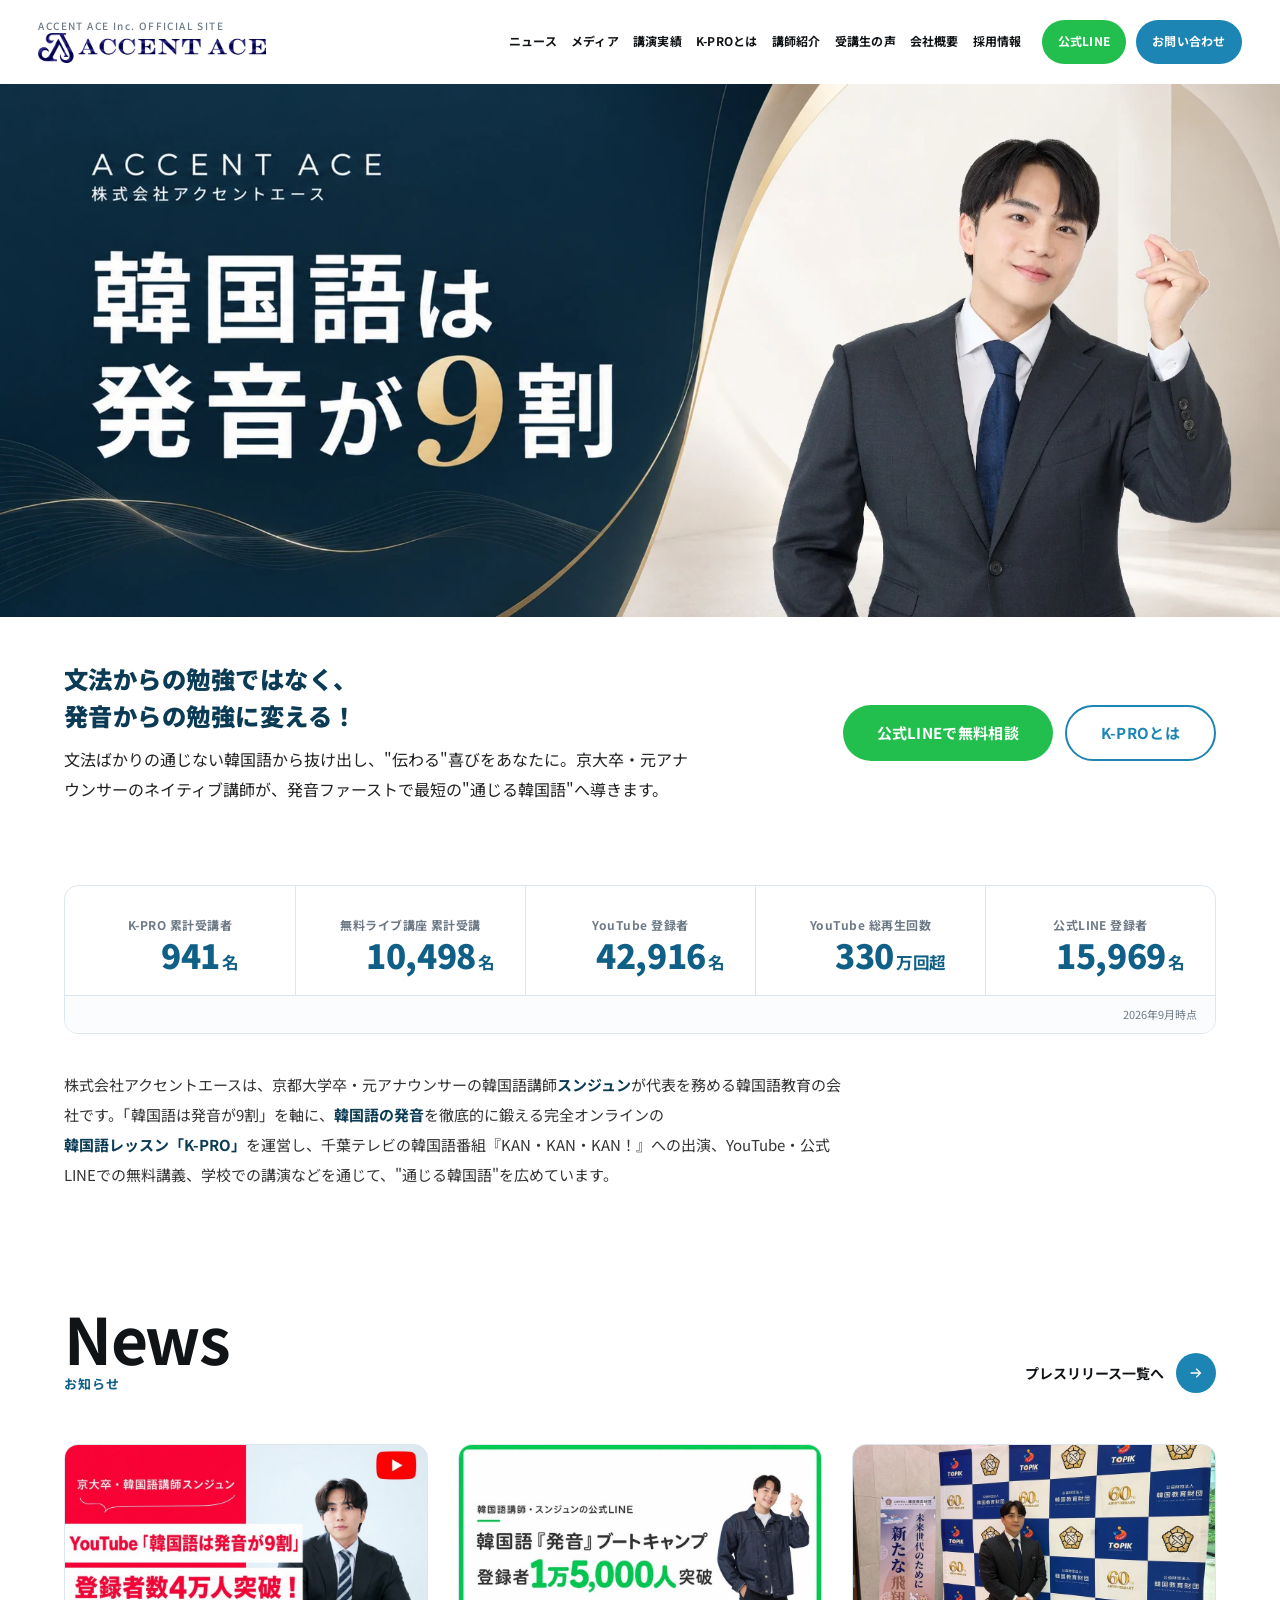
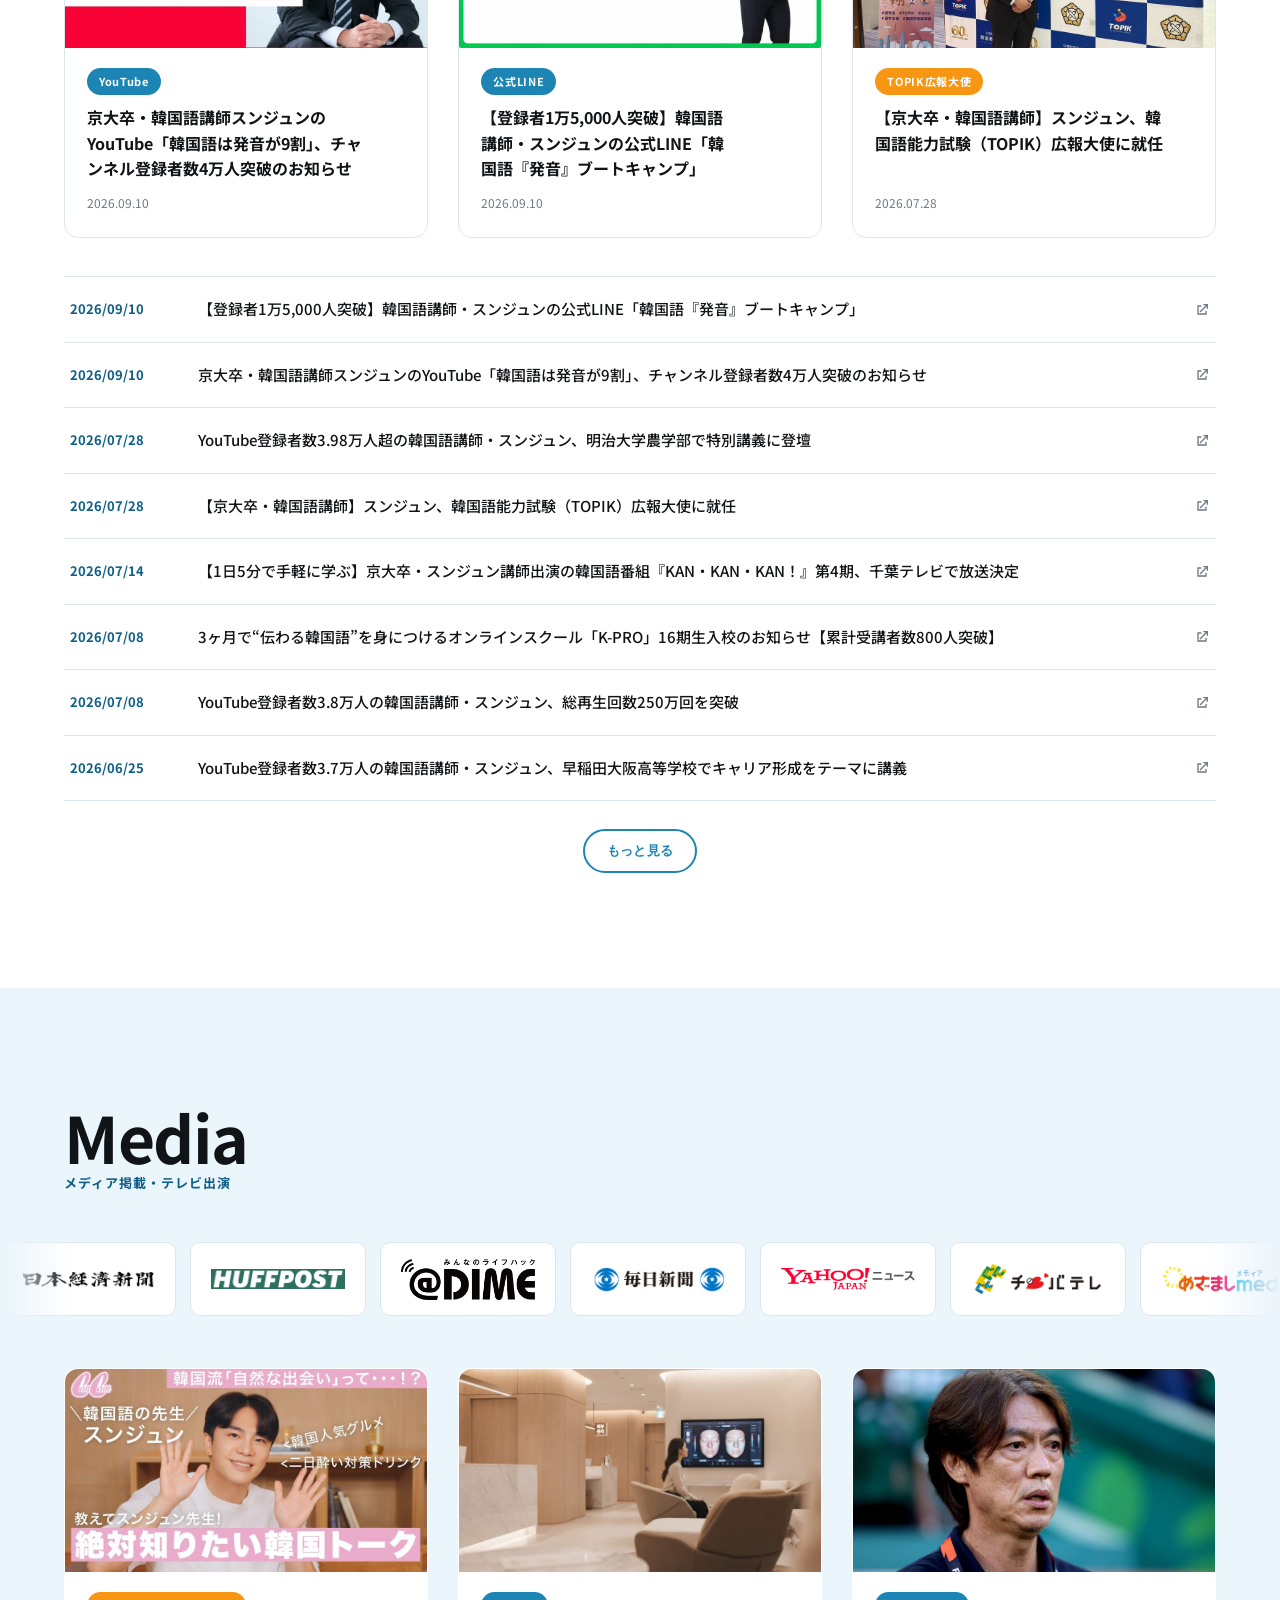
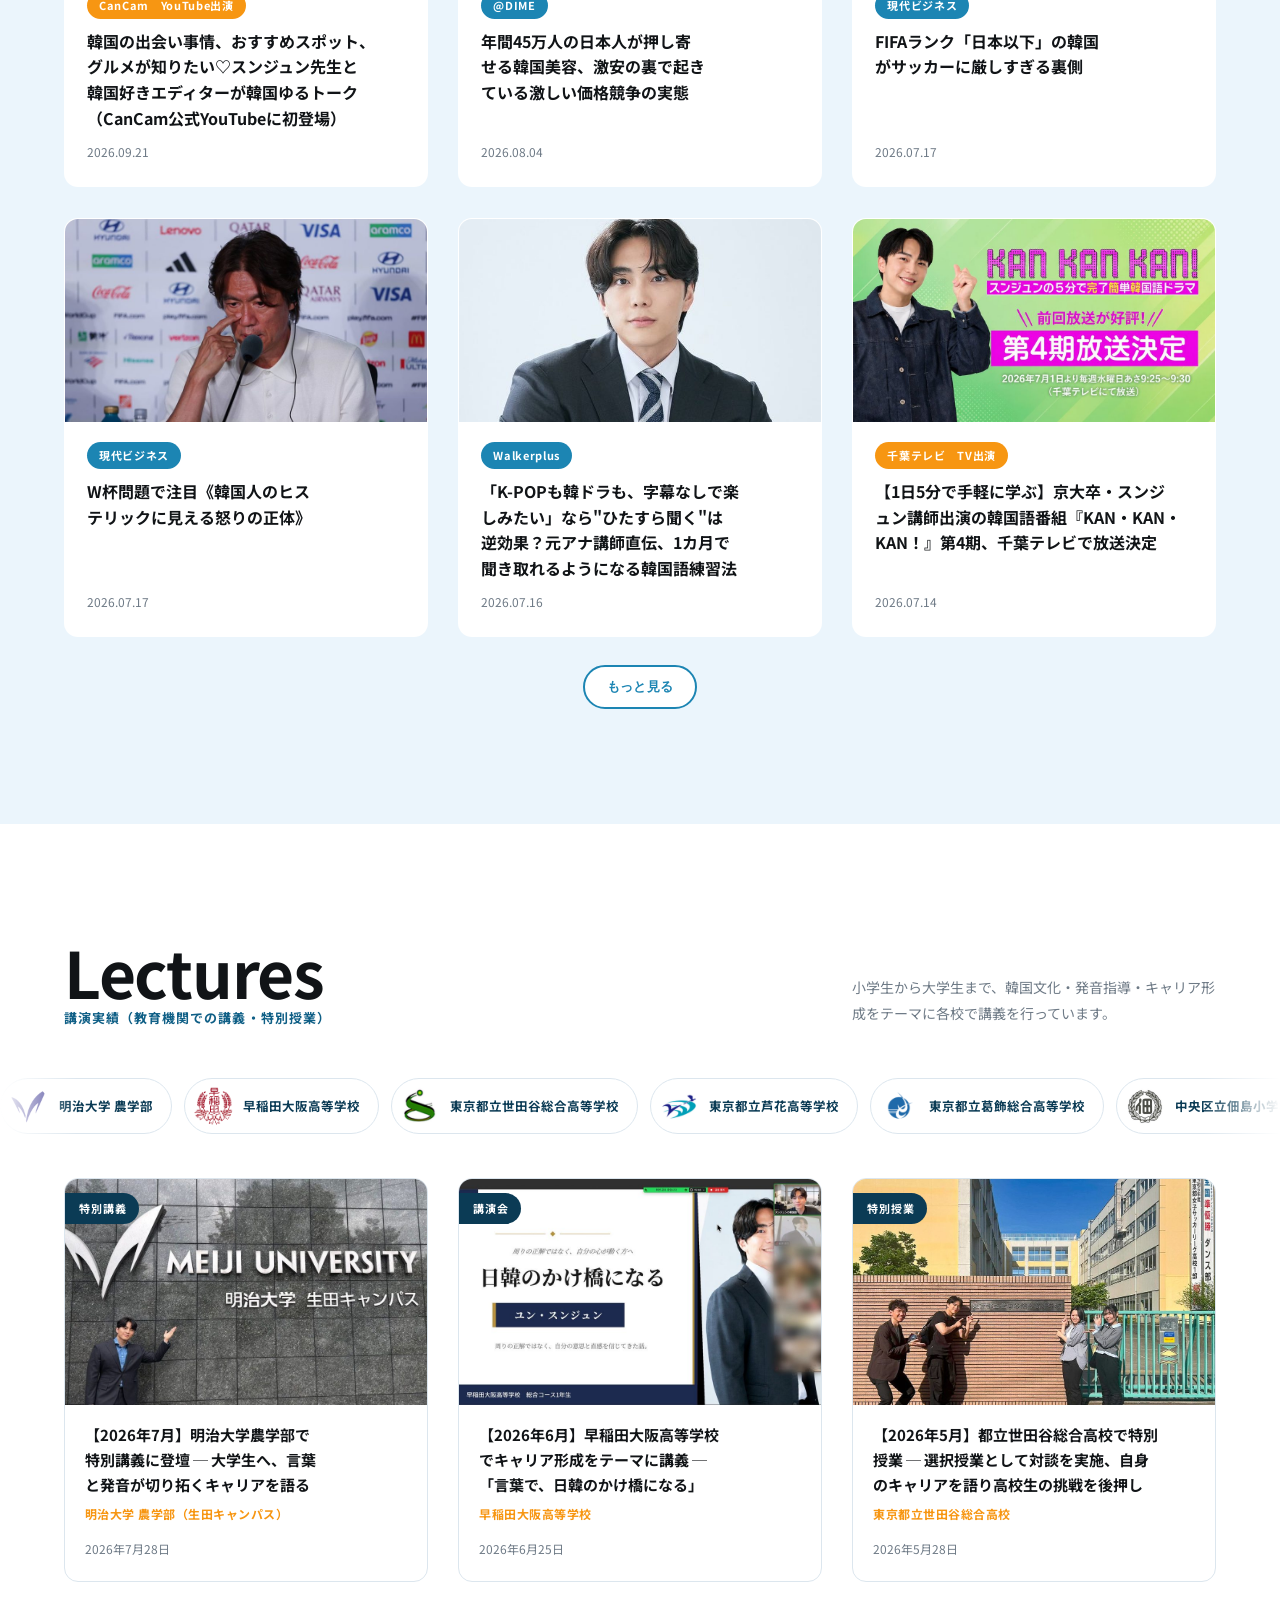
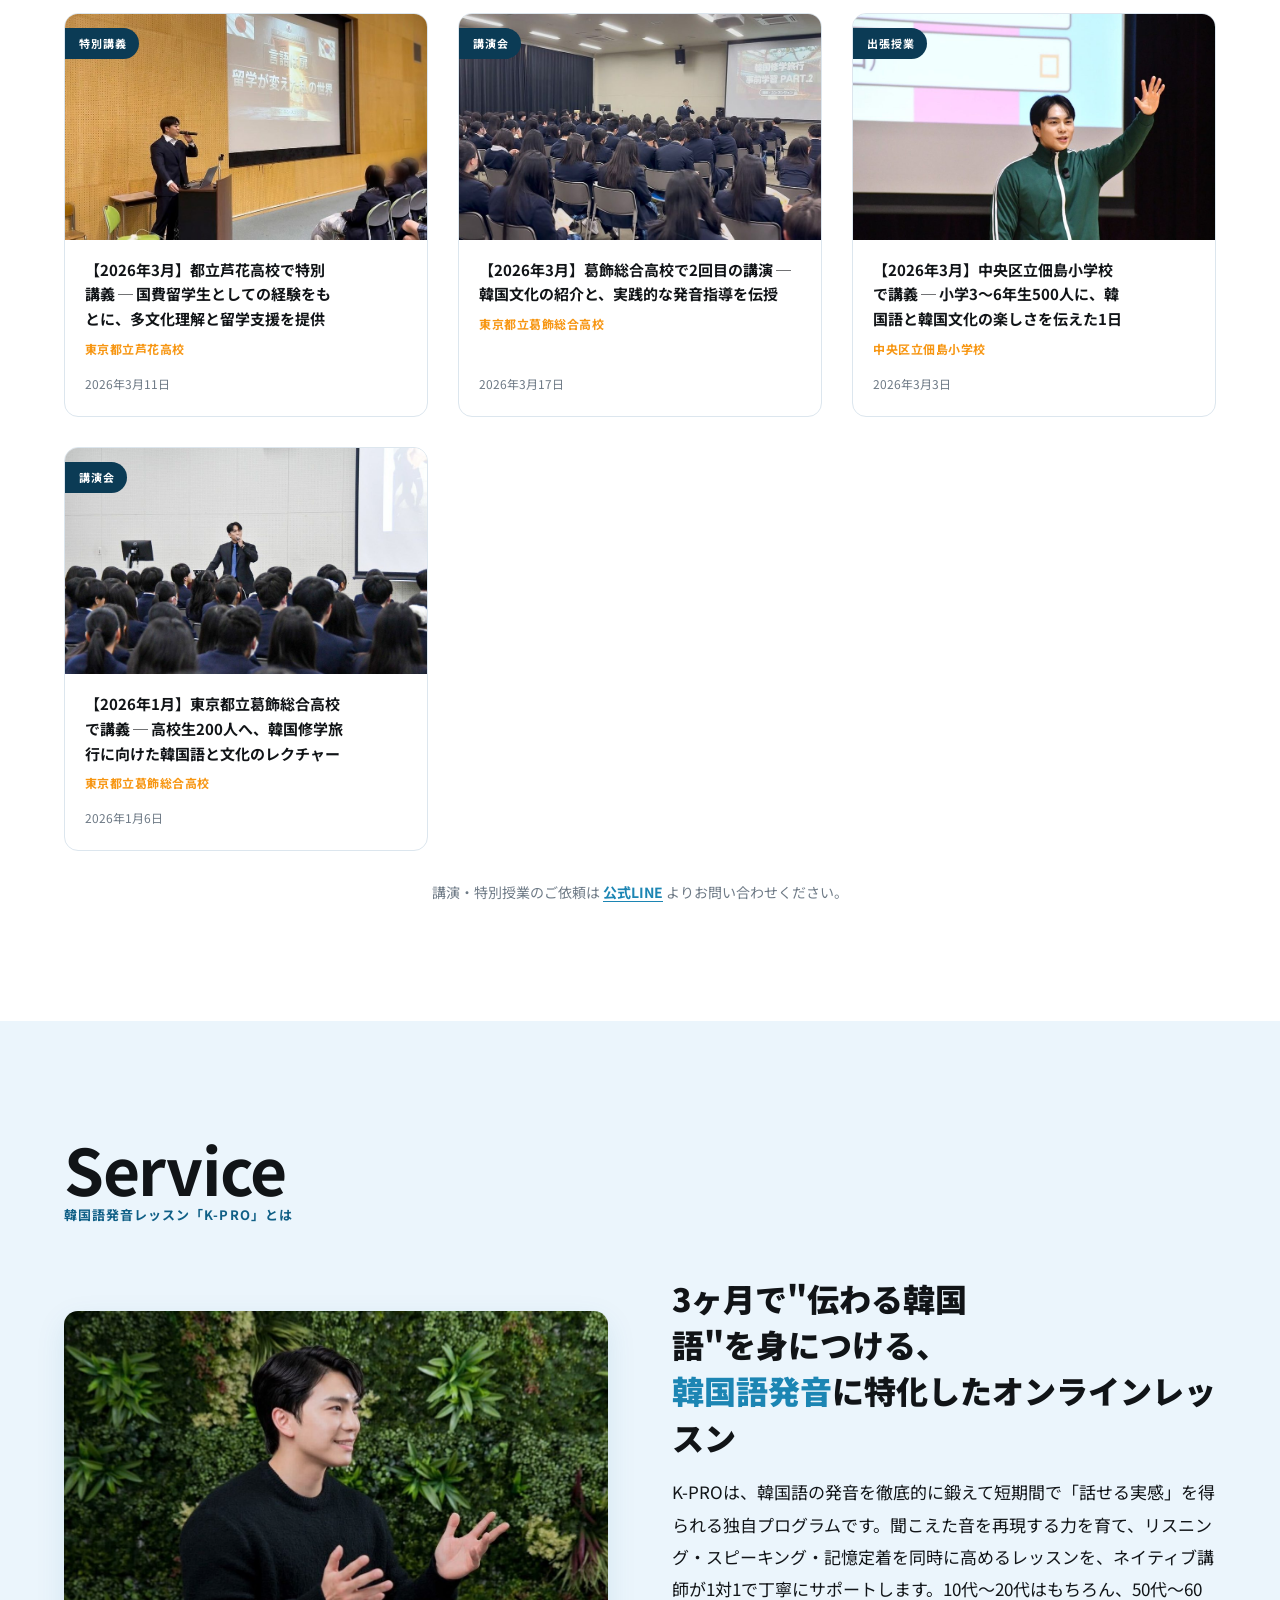
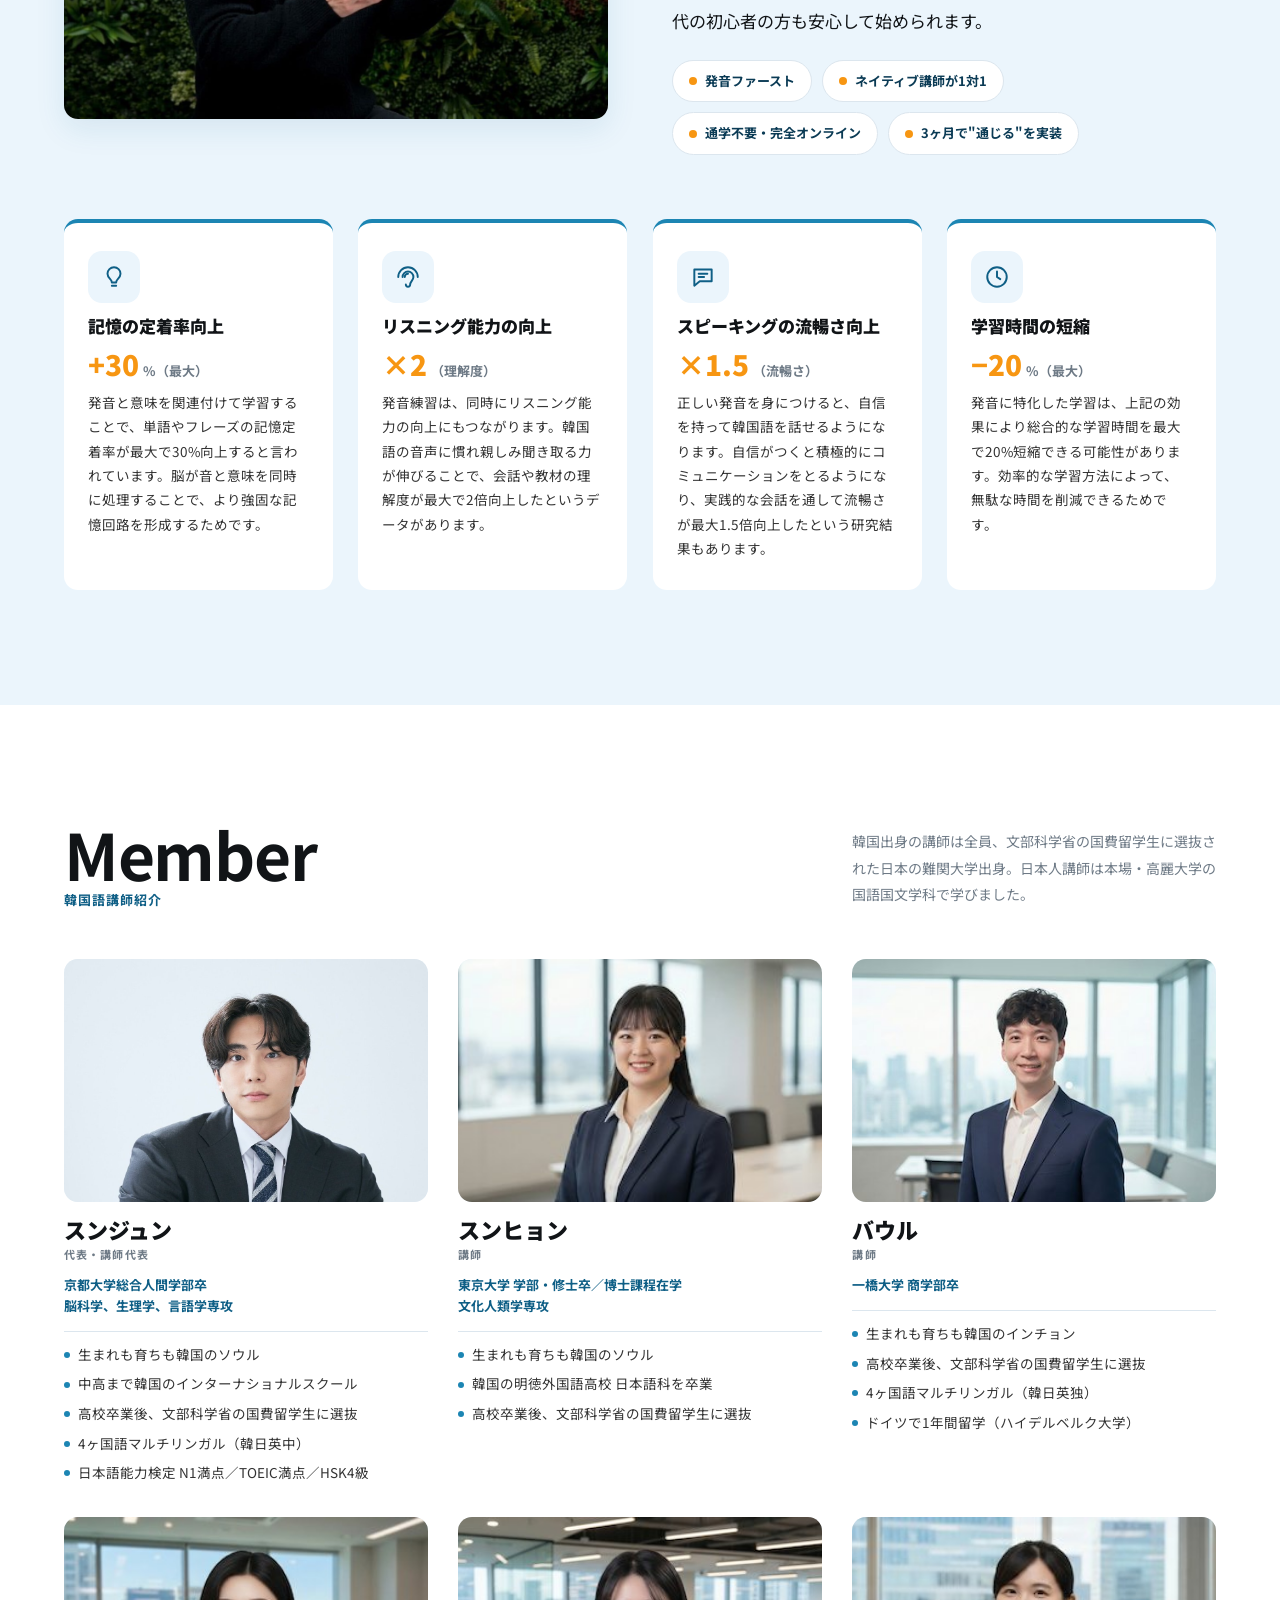
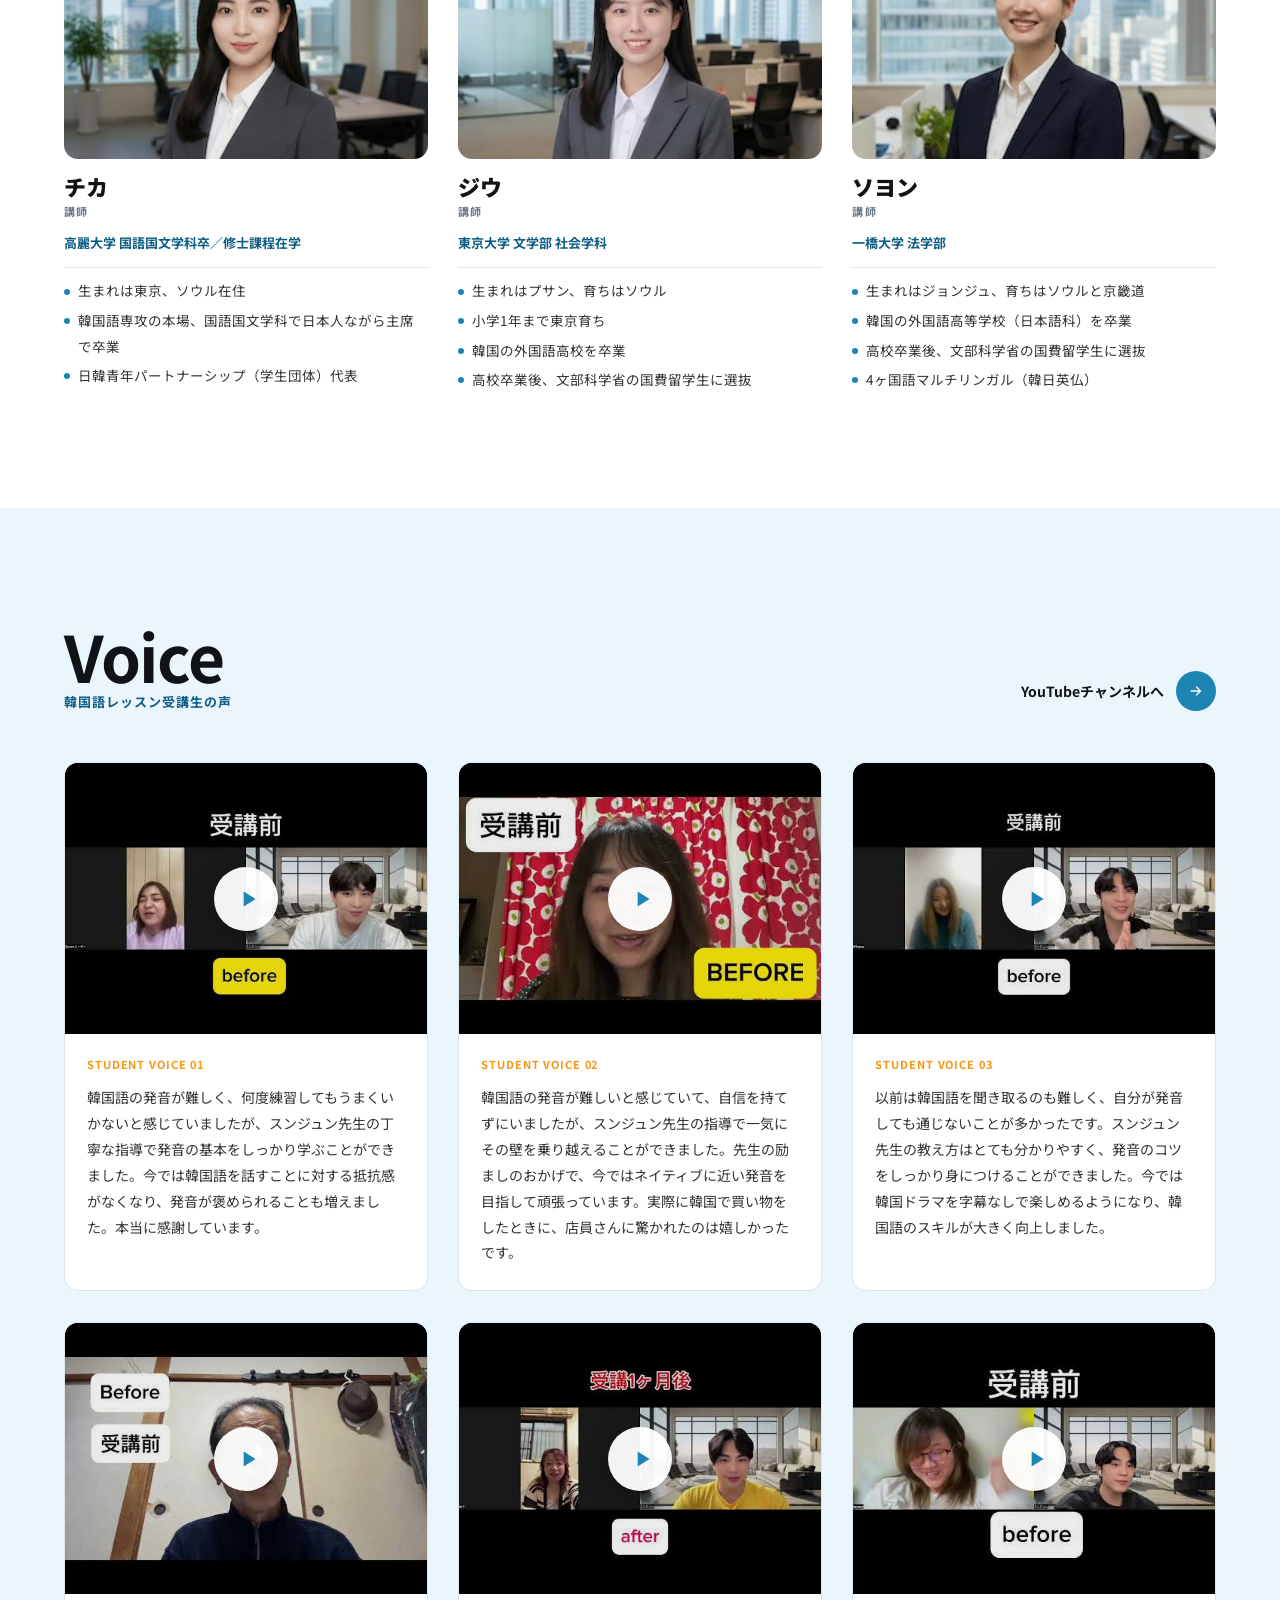
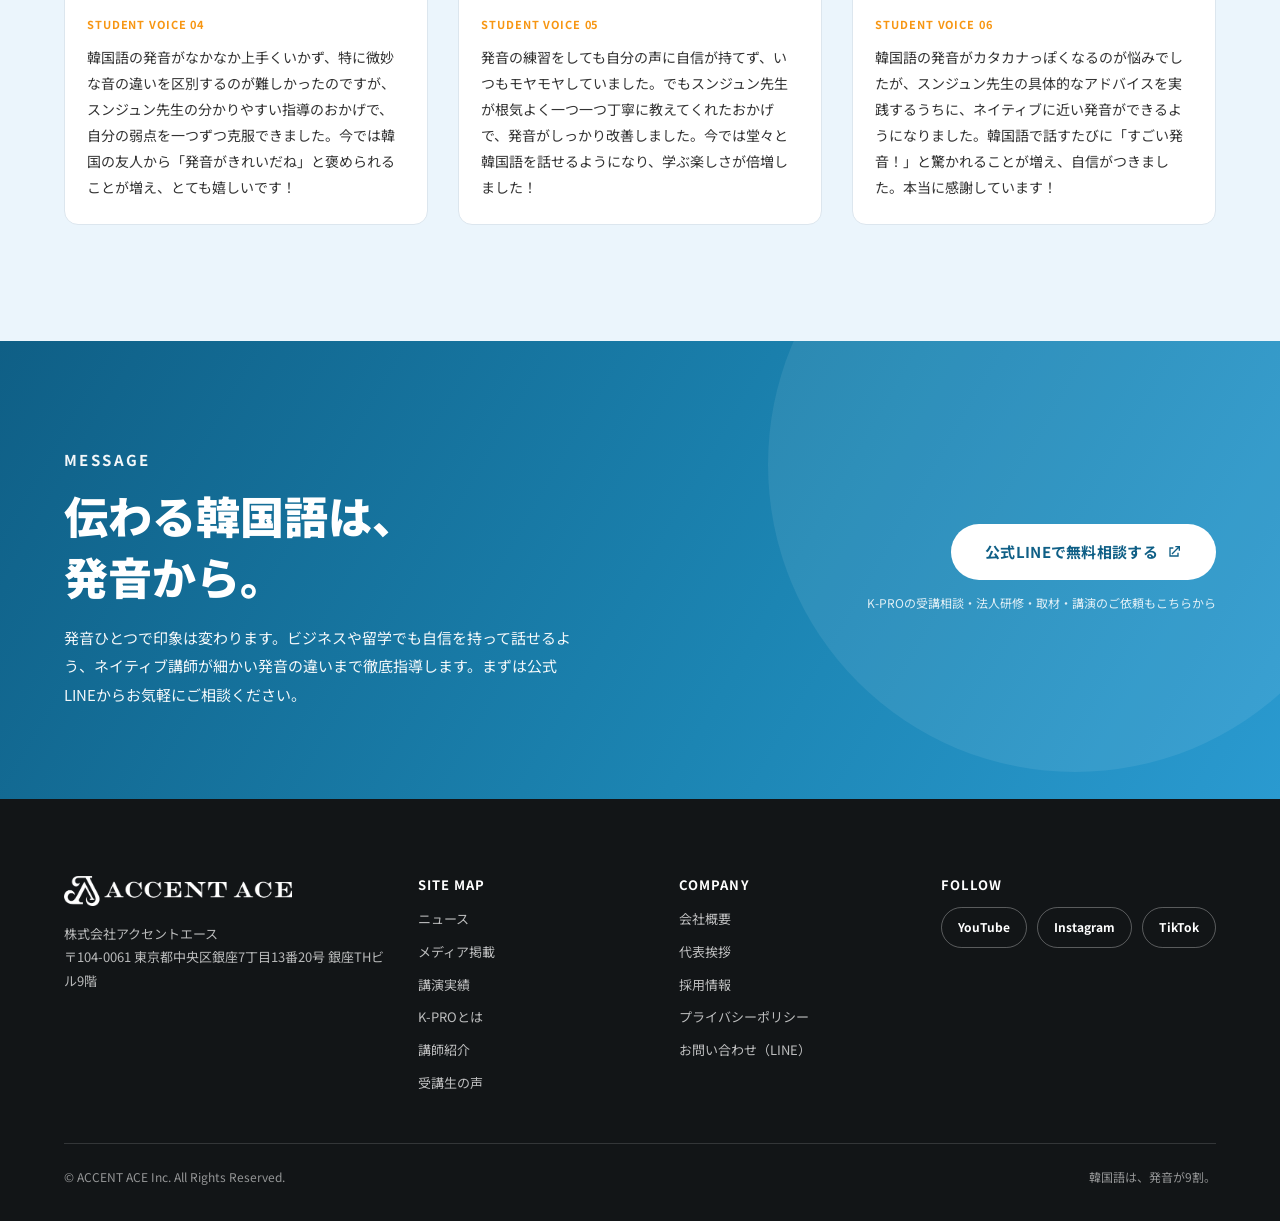
==== index.html @ 37264568 "Add files via upload" ====
<!DOCTYPE html>
<html lang="ja">
<head>
<meta charset="utf-8">
<meta name="viewport" content="width=device-width, initial-scale=1, viewport-fit=cover">
<title>株式会社アクセントエース｜韓国語は発音が9割 ― 韓国語講師スンジュンの韓国語発音レッスン「K-PRO」</title>
<meta name="description" content="株式会社アクセントエースは、京大卒・元アナウンサーの韓国語講師スンジュンが代表を務める韓国語教育の会社です。「韓国語は発音が9割」を軸に、韓国語の発音を徹底的に鍛える完全オンラインの韓国語レッスン「K-PRO」を提供。ネイティブ講師の1対1指導で、3ヶ月で"伝わる韓国語"へ。">
<meta property="og:type" content="website">
<meta property="og:site_name" content="株式会社アクセントエース">
<meta property="og:title" content="株式会社アクセントエース｜韓国語は発音が9割 ― 韓国語講師スンジュンの韓国語発音レッスン「K-PRO」">
<meta property="og:description" content="株式会社アクセントエースは、京大卒・元アナウンサーの韓国語講師スンジュンが代表を務める韓国語教育の会社です。「韓国語は発音が9割」を軸に、韓国語の発音を徹底的に鍛える完全オンラインの韓国語レッスン「K-PRO」を提供。ネイティブ講師の1対1指導で、3ヶ月で"伝わる韓国語"へ。">
<meta property="og:url" content="https://accentace.co.jp/index.html">
<meta property="og:image" content="https://accentace.co.jp/og-image.jpg">
<meta name="twitter:card" content="summary_large_image">
<meta property="og:locale" content="ja_JP">
<meta name="keywords" content="株式会社アクセントエース,アクセントエース,スンジュン,韓国語 発音,韓国語発音,韓国語レッスン,韓国語 オンライン,K-PRO,発音が9割">
<meta name="robots" content="index,follow,max-image-preview:large">
<link rel="canonical" href="https://accentace.co.jp/">
<script type="application/ld+json">{"@context": "https://schema.org", "@graph": [{"@type": "Organization", "@id": "https://accentace.co.jp/#org", "name": "株式会社アクセントエース", "alternateName": ["ACCENT ACE Inc.", "アクセントエース"], "url": "https://accentace.co.jp/", "logo": "https://accentace.co.jp/logo-mark.png", "image": "https://accentace.co.jp/og-image.jpg", "foundingDate": "2024-07-17", "description": "京大卒・元アナウンサーの韓国語講師スンジュンが代表を務める、韓国語発音レッスン「K-PRO」を運営する会社。", "address": {"@type": "PostalAddress", "postalCode": "104-0061", "addressRegion": "東京都", "addressLocality": "中央区", "streetAddress": "銀座7丁目13番20号 銀座THビル9階", "addressCountry": "JP"}, "founder": {"@id": "https://accentace.co.jp/#sungjun"}, "sameAs": ["https://youtube.com/channel/UCCxS_ExpILN5I817YKvwhQA", "https://www.instagram.com/seungjoonyun/", "https://www.tiktok.com/@seungjoonyun", "https://prtimes.jp/main/html/searchrlp/company_id/170601"]}, {"@type": "Person", "@id": "https://accentace.co.jp/#sungjun", "name": "スンジュン", "alternateName": ["ユン・スンジュン", "Yun Seungjoon"], "jobTitle": "代表取締役・韓国語講師", "worksFor": {"@id": "https://accentace.co.jp/#org"}, "alumniOf": {"@type": "CollegeOrUniversity", "name": "京都大学 総合人間学部"}, "image": "https://accentace.co.jp/sungjun-portrait.jpg", "url": "https://accentace.co.jp/about.html#greeting", "sameAs": ["https://youtube.com/channel/UCCxS_ExpILN5I817YKvwhQA", "https://www.instagram.com/seungjoonyun/", "https://www.tiktok.com/@seungjoonyun"], "knowsAbout": ["韓国語", "韓国語発音", "韓国語レッスン", "脳科学", "言語学"]}, {"@type": "WebSite", "@id": "https://accentace.co.jp/#website", "url": "https://accentace.co.jp/", "name": "株式会社アクセントエース｜韓国語は発音が9割", "inLanguage": "ja", "publisher": {"@id": "https://accentace.co.jp/#org"}}, {"@type": "Course", "name": "韓国語発音レッスン K-PRO", "description": "韓国語の発音を徹底的に鍛え、3ヶ月で\"伝わる韓国語\"を身につける完全オンラインの韓国語レッスン。ネイティブ講師が1対1で指導。", "provider": {"@id": "https://accentace.co.jp/#org"}, "url": "https://accentace.co.jp/#service", "inLanguage": "ja", "teaches": "韓国語の発音・リスニング・スピーキング", "hasCourseInstance": {"@type": "CourseInstance", "courseMode": "online", "courseWorkload": "P3M"}}]}</script>
<link rel="icon" href="logo-mark.png" type="image/png">
<link rel="apple-touch-icon" href="logo-mark.png">
<link rel="preconnect" href="https://fonts.googleapis.com">
<link rel="preconnect" href="https://fonts.gstatic.com" crossorigin>
<link rel="stylesheet" href="https://fonts.googleapis.com/css2?family=Noto+Sans+JP:wght@400;500;700;900&family=Cormorant+Garamond:wght@500;600&display=swap">
<link rel="stylesheet" href="style.css">
</head>
<body>
<header class="header">
  <div class="header__inner">
    <a class="header__logo" href="./" aria-label="株式会社アクセントエース トップへ">
      <small>ACCENT ACE Inc. OFFICIAL SITE</small>
      <img src="logo.png" alt="ACCENT ACE" width="1083" height="161">
    </a>
    <nav class="nav" aria-label="グローバルナビゲーション">
      <a href="./#news">ニュース</a>
      <a href="./#media">メディア</a>
      <a href="./#lecture">講演実績</a>
      <a href="./#service">K-PROとは</a>
      <a href="./#member">講師紹介</a>
      <a href="./#voice">受講生の声</a>
      <a href="about.html">会社概要</a>
      <a href="recruit.html">採用情報</a>
    </nav>
    <div class="header__cta">
      <a class="btn btn--line" href="https://lin.ee/EUkxrTY" target="_blank" rel="noopener">公式LINE</a>
      <a class="btn" href="https://lin.ee/EUkxrTY" target="_blank" rel="noopener">お問い合わせ</a>
    </div>
    <button class="menu-btn" aria-expanded="false" aria-controls="drawer" aria-label="メニュー"><span></span><span></span><span></span></button>
  </div>
</header>
<div class="drawer" id="drawer">
  <a class="link" href="./#news">ニュース</a>
  <a class="link" href="./#media">メディア掲載</a>
  <a class="link" href="./#lecture">講演実績</a>
  <a class="link" href="./#service">K-PROとは</a>
  <a class="link" href="./#member">講師紹介</a>
  <a class="link" href="./#voice">受講生の声</a>
  <a class="link" href="about.html">会社概要</a>
  <a class="link" href="recruit.html">採用情報</a>
  <a class="link" href="privacy.html">プライバシーポリシー</a>
  <div class="drawer__cta">
    <a class="btn btn--line" href="https://lin.ee/EUkxrTY" target="_blank" rel="noopener">公式LINEで相談する</a>
    <a class="btn" href="https://lin.ee/EUkxrTY" target="_blank" rel="noopener">お問い合わせ</a>
  </div>
</div>

<main>
<section class="hero hero--banner" aria-label="メインビジュアル">
  <picture>
    <source srcset="hero-banner.webp" type="image/webp">
    <img class="hero__banner" src="hero-banner.jpg" alt="ACCENT ACE 株式会社アクセントエース ― 韓国語は発音が9割。代表・韓国語講師スンジュン" width="2000" height="833" fetchpriority="high">
  </picture>
  <div class="container hero__bar">
    <div>
      <h1 class="hero__lead">文法からの勉強ではなく、<br>発音からの勉強に変える！</h1>
      <p class="hero__sub">文法ばかりの通じない韓国語から抜け出し、"伝わる"喜びをあなたに。京大卒・元アナウンサーのネイティブ講師が、発音ファーストで最短の"通じる韓国語"へ導きます。</p>
    </div>
    <div class="hero__actions">
      <a class="btn btn--line btn--lg" href="https://lin.ee/EUkxrTY" target="_blank" rel="noopener">公式LINEで無料相談</a>
      <a class="btn btn--ghost btn--lg" href="#service">K-PROとは</a>
    </div>
  </div>
</section>
<section class="stats-wrap" aria-label="実績">
  <div class="container">
    <dl class="stats" aria-label="実績">
      <div class="stat"><dt class="stat__label">K-PRO 累計受講者</dt><dd class="stat__num">941<small>名</small></dd></div>
      <div class="stat"><dt class="stat__label">無料ライブ講座 累計受講</dt><dd class="stat__num">10,498<small>名</small></dd></div>
      <div class="stat"><dt class="stat__label">YouTube 登録者</dt><dd class="stat__num">42,916<small>名</small></dd></div>
      <div class="stat"><dt class="stat__label">YouTube 総再生回数</dt><dd class="stat__num">330<small>万回超</small></dd></div>
      <div class="stat"><dt class="stat__label">公式LINE 登録者</dt><dd class="stat__num">15,969<small>名</small></dd></div>
      <div class="stats__note">2026年9月時点</div>
    </dl>
    <p class="intro">株式会社アクセントエースは、京都大学卒・元アナウンサーの韓国語講師<strong>スンジュン</strong>が代表を務める韓国語教育の会社です。「韓国語は発音が9割」を軸に、<strong>韓国語の発音</strong>を徹底的に鍛える完全オンラインの<strong>韓国語レッスン「K-PRO」</strong>を運営し、千葉テレビの韓国語番組『KAN・KAN・KAN！』への出演、YouTube・公式LINEでの無料講義、学校での講演などを通じて、"通じる韓国語"を広めています。</p>
  </div>
</section>

<section class="section" id="news">
  <div class="container">
    <div class="sec-head reveal">
      <div class="sec-head__title"><h2><span class="en">News</span><span class="ja">お知らせ</span></h2></div>
      <a class="more" href="https://prtimes.jp/main/html/searchrlp/company_id/170601" target="_blank" rel="noopener">プレスリリース一覧へ<span class="arrow"><svg viewBox="0 0 24 24"><path d="M4 11h12.2l-4.6-4.6L13 5l7 7-7 7-1.4-1.4 4.6-4.6H4z"/></svg></span></a>
    </div>
    <div class="grid-3 reveal">
      <a class="card" href="https://prtimes.jp/main/html/rd/p/000000035.000170601.html" target="_blank" rel="noopener">
        <div class="card__img"><img src="pr-35.jpg" alt="" width="1000" height="562" loading="lazy"></div>
        <div class="card__body"><span class="badge">YouTube</span><h3 class="card__title">京大卒・韓国語講師スンジュンのYouTube「韓国語は発音が9割」、チャンネル登録者数4万人突破のお知らせ</h3><time class="card__date" datetime="2026-09-10">2026.09.10</time></div>
      </a>
      <a class="card" href="https://prtimes.jp/main/html/rd/p/000000036.000170601.html" target="_blank" rel="noopener">
        <div class="card__img"><img src="pr-36.jpg" alt="" width="1000" height="562" loading="lazy"></div>
        <div class="card__body"><span class="badge">公式LINE</span><h3 class="card__title">【登録者1万5,000人突破】韓国語講師・スンジュンの公式LINE「韓国語『発音』ブートキャンプ」</h3><time class="card__date" datetime="2026-09-10">2026.09.10</time></div>
      </a>
      <a class="card" href="https://prtimes.jp/main/html/rd/p/000000033.000170601.html" target="_blank" rel="noopener">
        <div class="card__img"><img src="pr-33.jpg" alt="" width="1000" height="562" loading="lazy"></div>
        <div class="card__body"><span class="badge badge--orange">TOPIK広報大使</span><h3 class="card__title">【京大卒・韓国語講師】スンジュン、韓国語能力試験（TOPIK）広報大使に就任</h3><time class="card__date" datetime="2026-07-28">2026.07.28</time></div>
      </a>
    </div>
    <ul class="news-list reveal" id="news-list"></ul>
    <div class="news-more"><button class="btn btn--ghost" id="news-more" type="button">もっと見る</button></div>
  </div>
</section>

<section class="section section--sky" id="media">
  <div class="container">
    <div class="sec-head reveal">
      <div class="sec-head__title"><h2><span class="en">Media</span><span class="ja">メディア掲載・テレビ出演</span></h2></div>
    </div>
  </div>
  <div class="marquee reveal" aria-label="掲載メディア">
    <div class="marquee__track">
      <ul class="marquee__list">
        <li><img src="media-nikkei.png" alt="日本経済新聞" loading="lazy"></li>
        <li><img src="media-huffpost.png" alt="HUFFPOST" loading="lazy"></li>
        <li><img src="media-dime.png" alt="@DIME" loading="lazy"></li>
        <li><img src="media-mainichi-shimbun.png" alt="毎日新聞" loading="lazy"></li>
        <li><img src="media-yahoo-news.png" alt="Yahoo!ニュース" loading="lazy"></li>
        <li><img src="media-chiba-tv.png" alt="チバテレ" loading="lazy"></li>
        <li><img src="media-mezamashi-media.png" alt="めざましmedia" loading="lazy"></li>
        <li><img src="media-oricon-news.png" alt="オリコンニュース" loading="lazy"></li>
        <li><img src="media-livedoor-news.png" alt="livedoor News" loading="lazy"></li>
        <li><img src="media-nikkan-spa.png" alt="日刊SPA!" loading="lazy"></li>
        <li><img src="media-excite.png" alt="excite" loading="lazy"></li>
        <li><img src="media-dmenu-news.png" alt="dmenuニュース" loading="lazy"></li>
        <li><img src="media-nifty-news.png" alt="@niftyニュース" loading="lazy"></li>
        <li><img src="media-third-news.png" alt="THIRD NEWS" loading="lazy"></li>
      </ul>
      <ul class="marquee__list">
        <li aria-hidden="true"><img src="media-nikkei.png" alt="" loading="lazy"></li>
        <li aria-hidden="true"><img src="media-huffpost.png" alt="" loading="lazy"></li>
        <li aria-hidden="true"><img src="media-dime.png" alt="" loading="lazy"></li>
        <li aria-hidden="true"><img src="media-mainichi-shimbun.png" alt="" loading="lazy"></li>
        <li aria-hidden="true"><img src="media-yahoo-news.png" alt="" loading="lazy"></li>
        <li aria-hidden="true"><img src="media-chiba-tv.png" alt="" loading="lazy"></li>
        <li aria-hidden="true"><img src="media-mezamashi-media.png" alt="" loading="lazy"></li>
        <li aria-hidden="true"><img src="media-oricon-news.png" alt="" loading="lazy"></li>
        <li aria-hidden="true"><img src="media-livedoor-news.png" alt="" loading="lazy"></li>
        <li aria-hidden="true"><img src="media-nikkan-spa.png" alt="" loading="lazy"></li>
        <li aria-hidden="true"><img src="media-excite.png" alt="" loading="lazy"></li>
        <li aria-hidden="true"><img src="media-dmenu-news.png" alt="" loading="lazy"></li>
        <li aria-hidden="true"><img src="media-nifty-news.png" alt="" loading="lazy"></li>
        <li aria-hidden="true"><img src="media-third-news.png" alt="" loading="lazy"></li>
      </ul>
    </div>
  </div>
  <div class="container">
    <div class="grid-3 reveal" id="media-grid">
      <a class="card" href="https://www.youtube.com/watch?v=DTPIjw2sVbU&amp;t=1142s" target="_blank" rel="noopener">
        <div class="card__img"><img src="media-cancam-yt.jpg" alt="" width="900" height="506" loading="lazy"></div>
        <div class="card__body"><span class="badge badge--orange">CanCam　YouTube出演</span><h3 class="card__title">韓国の出会い事情、おすすめスポット、グルメが知りたい♡スンジュン先生と韓国好きエディターが韓国ゆるトーク（CanCam公式YouTubeに初登場）</h3><time class="card__date" datetime="2026-09-21">2026.09.21</time></div>
      </a>
      <a class="card" href="https://dime.jp/genre/2140988/" target="_blank" rel="noopener">
        <div class="card__img"><img src="media-dime-3.jpg" alt="" width="770" height="420" loading="lazy"></div>
        <div class="card__body"><span class="badge">@DIME</span><h3 class="card__title">年間45万人の日本人が押し寄せる韓国美容、激安の裏で起きている激しい価格競争の実態</h3><time class="card__date" datetime="2026-08-04">2026.08.04</time></div>
      </a>
      <a class="card" href="https://gendai.media/articles/-/169173?imp=0" target="_blank" rel="noopener">
        <div class="card__img"><img src="media-gendai-1.jpg" alt="" width="900" height="472" loading="lazy"></div>
        <div class="card__body"><span class="badge">現代ビジネス</span><h3 class="card__title">FIFAランク「日本以下」の韓国がサッカーに厳しすぎる裏側</h3><time class="card__date" datetime="2026-07-17">2026.07.17</time></div>
      </a>
      <a class="card" href="https://gendai.media/articles/-/169174?imp=0" target="_blank" rel="noopener">
        <div class="card__img"><img src="media-gendai-2.jpg" alt="" width="900" height="472" loading="lazy"></div>
        <div class="card__body"><span class="badge">現代ビジネス</span><h3 class="card__title">W杯問題で注目《韓国人のヒステリックに見える怒りの正体》</h3><time class="card__date" datetime="2026-07-17">2026.07.17</time></div>
      </a>
      <a class="card" href="https://www.walkerplus.com/article/1408191/" target="_blank" rel="noopener">
        <div class="card__img"><img src="media-walkerplus.jpg" alt="" width="615" height="433" loading="lazy"></div>
        <div class="card__body"><span class="badge">Walkerplus</span><h3 class="card__title">「K-POPも韓ドラも、字幕なしで楽しみたい」なら&quot;ひたすら聞く&quot;は逆効果？元アナ講師直伝、1カ月で聞き取れるようになる韓国語練習法</h3><time class="card__date" datetime="2026-07-16">2026.07.16</time></div>
      </a>
      <a class="card" href="https://prtimes.jp/main/html/rd/p/000000032.000170601.html" target="_blank" rel="noopener">
        <div class="card__img"><img src="pr-32.jpg" alt="" width="1000" height="600" loading="lazy"></div>
        <div class="card__body"><span class="badge badge--orange">千葉テレビ　TV出演</span><h3 class="card__title">【1日5分で手軽に学ぶ】京大卒・スンジュン講師出演の韓国語番組『KAN・KAN・KAN！』第4期、千葉テレビで放送決定</h3><time class="card__date" datetime="2026-07-14">2026.07.14</time></div>
      </a>
      <a class="card is-hidden" href="https://www.chiba-tv.com/program/detail/1155" target="_blank" rel="noopener">
        <div class="card__img"><img src="media-chibatv-kankankan.jpg" alt="" width="900" height="500" loading="lazy"></div>
        <div class="card__body"><span class="badge badge--orange">千葉テレビ　TV出演</span><h3 class="card__title">『スンジュンのKAN・KAN・KAN！』〜5分で完了 簡単韓国語ドラマ〜（レギュラー番組）</h3><time class="card__date" datetime="2026-07-01">2026.07.01〜</time></div>
      </a>
      <a class="card is-hidden" href="https://dime.jp/genre/2129140/" target="_blank" rel="noopener">
        <div class="card__img"><img src="media-dime-1.jpg" alt="" width="770" height="433" loading="lazy"></div>
        <div class="card__body"><span class="badge">@DIME</span><h3 class="card__title">日本の&quot;ボディバッグおじさん&quot;はマシ!? 韓国で40代男性が若者たちから揶揄されている理由</h3><time class="card__date" datetime="2026-06-26">2026.06.26</time></div>
      </a>
      <a class="card is-hidden" href="https://dime.jp/genre/2122004/" target="_blank" rel="noopener">
        <div class="card__img"><img src="media-dime-2.jpg" alt="" width="770" height="433" loading="lazy"></div>
        <div class="card__body"><span class="badge">@DIME</span><h3 class="card__title">BTSの新作はなぜ母国で炎上したのか？ソウル出身の識者が解き明かす「グローバル戦略の副作用」</h3><time class="card__date" datetime="2026-06-09">2026.06.09</time></div>
      </a>
      <a class="card is-hidden" href="https://nikkan-spa.jp/2155626" target="_blank" rel="noopener">
        <div class="card__img"><img src="media-spa-1.jpg" alt="" width="900" height="538" loading="lazy"></div>
        <div class="card__body"><span class="badge">日刊SPA!</span><h3 class="card__title">韓国の&quot;異常な学歴社会&quot;の正体。塾の講義で「1回10万円」も…子供一人に「家一軒分」もの教育費を費やすワケ</h3><time class="card__date" datetime="2026-04-17">2026.04.17</time></div>
      </a>
      <a class="card is-hidden" href="https://prtimes.jp/main/html/rd/p/000000012.000170601.html" target="_blank" rel="noopener">
        <div class="card__img"><img src="pr-12.jpg" alt="" width="1000" height="600" loading="lazy"></div>
        <div class="card__body"><span class="badge badge--orange">千葉テレビ　TV出演</span><h3 class="card__title">【1日5分で手軽に学ぶ】大好評！京大卒・スンジュン講師が教える超初心者向け韓国語番組『KAN・KAN・KAN！』第3期、千葉テレビで放送決定</h3><time class="card__date" datetime="2026-03-11">2026.03.11</time></div>
      </a>
      <a class="card is-hidden" href="https://www.huffingtonpost.jp/entry/story_jp_69815df0e4b0e2ea3d3f0554" target="_blank" rel="noopener">
        <div class="card__img"><img src="media-huff-1.jpg" alt="" width="900" height="472" loading="lazy"></div>
        <div class="card__body"><span class="badge">ハフポスト</span><h3 class="card__title">韓国語が伸びない原因は「文法から始める」から？京大卒、韓国人講師が教える、初心者向け&quot;音トレ&quot;勉強法</h3><time class="card__date" datetime="2026-02-25">2026.02.25</time></div>
      </a>
      <a class="card is-hidden" href="https://www.huffingtonpost.jp/entry/story_jp_6981ba0fe4b0e2ea3d3f234a" target="_blank" rel="noopener">
        <div class="card__img"><img src="media-huff-2.jpg" alt="" width="900" height="471" loading="lazy"></div>
        <div class="card__body"><span class="badge">ハフポスト</span><h3 class="card__title">韓国語の勉強におすすめの番組は？京大卒・人気講師が語る「アプリ」の落とし穴と検定試験の選び方</h3><time class="card__date" datetime="2026-02-25">2026.02.25</time></div>
      </a>
      <a class="card is-hidden" href="https://www.huffingtonpost.jp/entry/story_jp_6982e9c7e4b053ac3e15e681" target="_blank" rel="noopener">
        <div class="card__img"><img src="media-huff-3.jpg" alt="" width="900" height="472" loading="lazy"></div>
        <div class="card__body"><span class="badge">ハフポスト</span><h3 class="card__title">推し活・旅行で役立つ韓国語フレーズ集。ファンミで気をつけるべき表現は？&quot;推しが喜ぶ言葉&quot;を聞いた</h3><time class="card__date" datetime="2026-02-25">2026.02.25</time></div>
      </a>
      <a class="card is-hidden" href="https://prtimes.jp/main/html/rd/p/000000010.000170601.html" target="_blank" rel="noopener">
        <div class="card__img"><img src="pr-10.jpg" alt="" width="1000" height="600" loading="lazy"></div>
        <div class="card__body"><span class="badge badge--orange">千葉テレビ　TV出演</span><h3 class="card__title">5分で学べる韓国語番組『KAN・KAN・KAN！』第2期 千葉テレビ放送でF2層視聴率1位を獲得！</h3><time class="card__date" datetime="2026-02-12">2026.02.12</time></div>
      </a>
      <a class="card is-hidden" href="https://prtimes.jp/main/html/rd/p/000000006.000170601.html" target="_blank" rel="noopener">
        <div class="card__img"><img src="pr-06.jpg" alt="" width="1000" height="600" loading="lazy"></div>
        <div class="card__body"><span class="badge badge--orange">千葉テレビ　TV出演</span><h3 class="card__title">【京大卒・スンジュン講師出演】5分で学べる超初心者向け韓国語番組『KAN・KAN・KAN！』第2期、千葉テレビで放送決定！</h3><time class="card__date" datetime="2026-01-01">2026.01.01</time></div>
      </a>
      <a class="card is-hidden" href="https://nikkan-spa.jp/2135483/2" target="_blank" rel="noopener">
        <div class="card__img"><img src="media-spa-2.jpg" alt="" width="900" height="786" loading="lazy"></div>
        <div class="card__body"><span class="badge">日刊SPA!</span><h3 class="card__title">「スマホ禁止、丸刈り、毒ガスで涙が止まらない」韓国の若者全員が経験する兵役の壮絶リアル。BTSも例外なし</h3><time class="card__date" datetime="2025-12-27">2025.12.27</time></div>
      </a>
      <a class="card is-hidden" href="https://prtimes.jp/main/html/rd/p/000000001.000170601.html" target="_blank" rel="noopener">
        <div class="card__img"><img src="pr-01.jpg" alt="" width="1000" height="555" loading="lazy"></div>
        <div class="card__body"><span class="badge badge--orange">千葉テレビ　TV出演</span><h3 class="card__title">【新番組】たった5分で韓国語が学べる！超初心者向け語学番組『KAN・KAN・KAN！』10月1日スタート</h3><time class="card__date" datetime="2025-10-02">2025.10.02</time></div>
      </a>
      <a class="card is-hidden" href="https://www.youtube.com/watch?v=_7OAYC26zKM&amp;t=61s" target="_blank" rel="noopener">
        <div class="card__img"><img src="media-chibatv-compass.jpg" alt="" width="480" height="360" loading="lazy"></div>
        <div class="card__body"><span class="badge badge--orange">千葉テレビ　TV出演</span><h3 class="card__title">モーニングこんぱす「スンジュン先生の韓国語講座」に出演</h3><time class="card__date" datetime="2024-11-06">2024.11.06</time></div>
      </a>
    </div>
    <div class="news-more"><button class="btn btn--ghost" type="button" data-reveal="#media-grid">もっと見る</button></div>
  </div>
</section>

<section class="section" id="lecture">
  <div class="container">
    <div class="sec-head reveal">
      <div class="sec-head__title"><h2><span class="en">Lectures</span><span class="ja">講演実績（教育機関での講義・特別授業）</span></h2></div>
      <p class="lead" style="max-width:26em;font-size:14px;color:var(--mist)">小学生から大学生まで、韓国文化・発音指導・キャリア形成をテーマに各校で講義を行っています。</p>
    </div>
  </div>
  <div class="marquee marquee--schools reveal" aria-label="講演実績のある学校">
    <div class="marquee__track">
    <ul class="marquee__list schools__list">
      <li><img src="school-meiji.png" alt="明治大学 農学部" loading="lazy"><span>明治大学 農学部</span></li>
      <li><img src="school-waseda-osaka.svg" alt="早稲田大阪高等学校" loading="lazy"><span>早稲田大阪高等学校</span></li>
      <li><img src="school-setagaya-sogo.png" alt="東京都立世田谷総合高等学校" loading="lazy"><span>東京都立世田谷総合高等学校</span></li>
      <li><img src="school-roka.png" alt="東京都立芦花高等学校" loading="lazy"><span>東京都立芦花高等学校</span></li>
      <li><img src="school-katsushika-sogo.png" alt="東京都立葛飾総合高等学校" loading="lazy"><span>東京都立葛飾総合高等学校</span></li>
      <li><img src="school-tsukudajima.png" alt="中央区立佃島小学校" loading="lazy"><span>中央区立佃島小学校</span></li>
    </ul>
    <ul class="marquee__list schools__list">
      <li aria-hidden="true"><img src="school-meiji.png" alt="" loading="lazy"><span>明治大学 農学部</span></li>
      <li aria-hidden="true"><img src="school-waseda-osaka.svg" alt="" loading="lazy"><span>早稲田大阪高等学校</span></li>
      <li aria-hidden="true"><img src="school-setagaya-sogo.png" alt="" loading="lazy"><span>東京都立世田谷総合高等学校</span></li>
      <li aria-hidden="true"><img src="school-roka.png" alt="" loading="lazy"><span>東京都立芦花高等学校</span></li>
      <li aria-hidden="true"><img src="school-katsushika-sogo.png" alt="" loading="lazy"><span>東京都立葛飾総合高等学校</span></li>
      <li aria-hidden="true"><img src="school-tsukudajima.png" alt="" loading="lazy"><span>中央区立佃島小学校</span></li>
    </ul>
    </div>
  </div>
  <div class="container">

    <div class="grid-3 reveal">
      <a class="ev" href="https://prtimes.jp/main/html/rd/p/000000034.000170601.html" target="_blank" rel="noopener"><figure class="ev__img"><img src="lecture-meiji.jpg" alt="明治大学生田キャンパスの看板前に立つスンジュン" width="1000" height="563" loading="lazy"><span class="ev__tag">特別講義</span></figure><div class="ev__body"><h3 class="ev__title">【2026年7月】明治大学農学部で特別講義に登壇 ─ 大学生へ、言葉と発音が切り拓くキャリアを語る</h3><p class="ev__school">明治大学 農学部（生田キャンパス）</p><time class="ev__date" datetime="2026-07-28">2026年7月28日</time></div></a>
      <a class="ev" href="https://prtimes.jp/main/html/rd/p/000000029.000170601.html" target="_blank" rel="noopener"><figure class="ev__img"><img src="lecture-waseda-osaka.jpg" alt="早稲田大阪高等学校でのオンライン講義の様子" width="1000" height="563" loading="lazy"><span class="ev__tag">講演会</span></figure><div class="ev__body"><h3 class="ev__title">【2026年6月】早稲田大阪高等学校でキャリア形成をテーマに講義 ─ 「言葉で、日韓のかけ橋になる」</h3><p class="ev__school">早稲田大阪高等学校</p><time class="ev__date" datetime="2026-06-25">2026年6月25日</time></div></a>
      <a class="ev" href="https://prtimes.jp/main/html/rd/p/000000027.000170601.html" target="_blank" rel="noopener"><figure class="ev__img"><img src="lecture-setagaya.jpg" alt="都立世田谷総合高校の校門前で生徒たちと" width="1000" height="750" loading="lazy"><span class="ev__tag">特別授業</span></figure><div class="ev__body"><h3 class="ev__title">【2026年5月】都立世田谷総合高校で特別授業 ─ 選択授業として対談を実施、自身のキャリアを語り高校生の挑戦を後押し</h3><p class="ev__school">東京都立世田谷総合高校</p><time class="ev__date" datetime="2026-05-28">2026年5月28日</time></div></a>
      <a class="ev" href="https://prtimes.jp/main/html/rd/p/000000023.000170601.html" target="_blank" rel="noopener"><figure class="ev__img"><img src="lecture-roka.jpg" alt="都立芦花高校の講堂で登壇するスンジュン" width="1000" height="546" loading="lazy"><span class="ev__tag">特別講義</span></figure><div class="ev__body"><h3 class="ev__title">【2026年3月】都立芦花高校で特別講義 ─ 国費留学生としての経験をもとに、多文化理解と留学支援を提供</h3><p class="ev__school">東京都立芦花高校</p><time class="ev__date" datetime="2026-03-11">2026年3月11日</time></div></a>
      <a class="ev" href="https://prtimes.jp/main/html/rd/p/000000021.000170601.html" target="_blank" rel="noopener"><figure class="ev__img"><img src="lecture-katsushika2.jpg" alt="葛飾総合高校の講堂に集まった生徒たち" width="1000" height="563" loading="lazy"><span class="ev__tag">講演会</span></figure><div class="ev__body"><h3 class="ev__title">【2026年3月】葛飾総合高校で2回目の講演 ─ 韓国文化の紹介と、実践的な発音指導を伝授</h3><p class="ev__school">東京都立葛飾総合高校</p><time class="ev__date" datetime="2026-03-17">2026年3月17日</time></div></a>
      <a class="ev" href="https://prtimes.jp/main/html/rd/p/000000011.000170601.html" target="_blank" rel="noopener"><figure class="ev__img"><img src="lecture-tsukudajima.jpg" alt="佃島小学校の体育館で児童に語りかけるスンジュン" width="1000" height="667" loading="lazy"><span class="ev__tag">出張授業</span></figure><div class="ev__body"><h3 class="ev__title">【2026年3月】中央区立佃島小学校で講義 ─ 小学3〜6年生500人に、韓国語と韓国文化の楽しさを伝えた1日</h3><p class="ev__school">中央区立佃島小学校</p><time class="ev__date" datetime="2026-03-03">2026年3月3日</time></div></a>
      <a class="ev" href="https://prtimes.jp/main/html/rd/p/000000009.000170601.html" target="_blank" rel="noopener"><figure class="ev__img"><img src="lecture-katsushika1.jpg" alt="葛飾総合高校で生徒に講義するスンジュン" width="1000" height="667" loading="lazy"><span class="ev__tag">講演会</span></figure><div class="ev__body"><h3 class="ev__title">【2026年1月】東京都立葛飾総合高校で講義 ─ 高校生200人へ、韓国修学旅行に向けた韓国語と文化のレクチャー</h3><p class="ev__school">東京都立葛飾総合高校</p><time class="ev__date" datetime="2026-01-06">2026年1月6日</time></div></a>
    </div>
    <p class="ev__note reveal">講演・特別授業のご依頼は <a href="https://lin.ee/EUkxrTY" target="_blank" rel="noopener">公式LINE</a> よりお問い合わせください。</p>
  </div>
</section>

<section class="section section--sky" id="service">
  <div class="container">
    <div class="sec-head reveal">
      <div class="sec-head__title"><h2><span class="en">Service</span><span class="ja">韓国語発音レッスン「K-PRO」とは</span></h2></div>
    </div>
    <div class="service-intro reveal">
      <figure><img src="sungjun-greenwall.jpg" alt="K-PROのレッスンで発音を指導する講師スンジュン" width="1400" height="934" loading="lazy"></figure>
      <div>
        <h3>3ヶ月で"伝わる韓国語"を身につける、<br><em>韓国語発音</em>に特化したオンラインレッスン</h3>
        <p class="lead">K-PROは、韓国語の発音を徹底的に鍛えて短期間で「話せる実感」を得られる独自プログラムです。聞こえた音を再現する力を育て、リスニング・スピーキング・記憶定着を同時に高めるレッスンを、ネイティブ講師が1対1で丁寧にサポートします。10代〜20代はもちろん、50代〜60代の初心者の方も安心して始められます。</p>
        <div class="pillars"><span class="pillar">発音ファースト</span><span class="pillar">ネイティブ講師が1対1</span><span class="pillar">通学不要・完全オンライン</span><span class="pillar">3ヶ月で"通じる"を実装</span></div>
      </div>
    </div>
    <div class="benefits reveal">
      <div class="benefit"><div class="benefit__icon"><svg viewBox="0 0 24 24"><path d="M12 3a6 6 0 0 0-6 6c0 2.4 1.4 3.9 2.5 5 .8.8 1.5 1.6 1.5 3h4c0-1.4.7-2.2 1.5-3 1.1-1.1 2.5-2.6 2.5-5a6 6 0 0 0-6-6z"/><path d="M10 20h4"/></svg></div><h3>記憶の定着率向上</h3><p class="num">+30<small>%（最大）</small></p><p>発音と意味を関連付けて学習することで、単語やフレーズの記憶定着率が最大で30%向上すると言われています。脳が音と意味を同時に処理することで、より強固な記憶回路を形成するためです。</p></div>
      <div class="benefit"><div class="benefit__icon"><svg viewBox="0 0 24 24"><path d="M7 12a5 5 0 0 1 10 0c0 3-3 4-3 7a2 2 0 0 1-4 0"/><path d="M12 9a3 3 0 0 0-3 3"/><path d="M3 12a9 9 0 0 1 18 0"/></svg></div><h3>リスニング能力の向上</h3><p class="num">×2<small>（理解度）</small></p><p>発音練習は、同時にリスニング能力の向上にもつながります。韓国語の音声に慣れ親しみ聞き取る力が伸びることで、会話や教材の理解度が最大で2倍向上したというデータがあります。</p></div>
      <div class="benefit"><div class="benefit__icon"><svg viewBox="0 0 24 24"><path d="M4 5h16v11H9l-5 4z"/><path d="M8 9h8M8 12h5"/></svg></div><h3>スピーキングの流暢さ向上</h3><p class="num">×1.5<small>（流暢さ）</small></p><p>正しい発音を身につけると、自信を持って韓国語を話せるようになります。自信がつくと積極的にコミュニケーションをとるようになり、実践的な会話を通して流暢さが最大1.5倍向上したという研究結果もあります。</p></div>
      <div class="benefit"><div class="benefit__icon"><svg viewBox="0 0 24 24"><circle cx="12" cy="12" r="9"/><path d="M12 7v5l3 2"/></svg></div><h3>学習時間の短縮</h3><p class="num">−20<small>%（最大）</small></p><p>発音に特化した学習は、上記の効果により総合的な学習時間を最大で20%短縮できる可能性があります。効率的な学習方法によって、無駄な時間を削減できるためです。</p></div>
    </div>
  </div>
</section>

<section class="section" id="member">
  <div class="container">
    <div class="sec-head reveal">
      <div class="sec-head__title"><h2><span class="en">Member</span><span class="ja">韓国語講師紹介</span></h2></div>
      <p class="lead" style="max-width:26em;font-size:14px;color:var(--mist)">韓国出身の講師は全員、文部科学省の国費留学生に選抜された日本の難関大学出身。日本人講師は本場・高麗大学の国語国文学科で学びました。</p>
    </div>
    <div class="grid-3 reveal">
      <article class="member"><figure><img src="member-sungjun.jpg" alt="スンジュン" width="1077" height="753" loading="lazy"></figure><h3 class="member__name">スンジュン<small>代表・講師代表</small></h3><p class="member__school">京都大学総合人間学部卒<br>脳科学、生理学、言語学専攻</p><ul><li>生まれも育ちも韓国のソウル</li><li>中高まで韓国のインターナショナルスクール</li><li>高校卒業後、文部科学省の国費留学生に選抜</li><li>4ヶ国語マルチリンガル（韓日英中）</li><li>日本語能力検定 N1満点／TOEIC満点／HSK4級</li></ul></article>
      <article class="member"><figure><img src="member-sunghyun.jpg" alt="スンヒョン" width="340" height="200" loading="lazy"></figure><h3 class="member__name">スンヒョン<small>講師</small></h3><p class="member__school">東京大学 学部・修士卒／博士課程在学<br>文化人類学専攻</p><ul><li>生まれも育ちも韓国のソウル</li><li>韓国の明徳外国語高校 日本語科を卒業</li><li>高校卒業後、文部科学省の国費留学生に選抜</li></ul></article>
      <article class="member"><figure><img src="member-baul.jpg" alt="バウル" width="400" height="278" loading="lazy"></figure><h3 class="member__name">バウル<small>講師</small></h3><p class="member__school">一橋大学 商学部卒</p><ul><li>生まれも育ちも韓国のインチョン</li><li>高校卒業後、文部科学省の国費留学生に選抜</li><li>4ヶ国語マルチリンガル（韓日英独）</li><li>ドイツで1年間留学（ハイデルベルク大学）</li></ul></article>
      <article class="member"><figure><img src="member-chika.jpg" alt="チカ" width="400" height="221" loading="lazy"></figure><h3 class="member__name">チカ<small>講師</small></h3><p class="member__school">高麗大学 国語国文学科卒／修士課程在学</p><ul><li>生まれは東京、ソウル在住</li><li>韓国語専攻の本場、国語国文学科で日本人ながら主席で卒業</li><li>日韓青年パートナーシップ（学生団体）代表</li></ul></article>
      <article class="member"><figure><img src="member-jiwoo.jpg" alt="ジウ" width="400" height="221" loading="lazy"></figure><h3 class="member__name">ジウ<small>講師</small></h3><p class="member__school">東京大学 文学部 社会学科</p><ul><li>生まれはプサン、育ちはソウル</li><li>小学1年まで東京育ち</li><li>韓国の外国語高校を卒業</li><li>高校卒業後、文部科学省の国費留学生に選抜</li></ul></article>
      <article class="member"><figure><img src="member-soyeon.jpg" alt="ソヨン" width="339" height="188" loading="lazy"></figure><h3 class="member__name">ソヨン<small>講師</small></h3><p class="member__school">一橋大学 法学部</p><ul><li>生まれはジョンジュ、育ちはソウルと京畿道</li><li>韓国の外国語高等学校（日本語科）を卒業</li><li>高校卒業後、文部科学省の国費留学生に選抜</li><li>4ヶ国語マルチリンガル（韓日英仏）</li></ul></article>
    </div>
  </div>
</section>

<section class="section section--sky" id="voice">
  <div class="container">
    <div class="sec-head reveal">
      <div class="sec-head__title"><h2><span class="en">Voice</span><span class="ja">韓国語レッスン受講生の声</span></h2></div>
      <a class="more" href="https://youtube.com/channel/UCCxS_ExpILN5I817YKvwhQA" target="_blank" rel="noopener">YouTubeチャンネルへ<span class="arrow"><svg viewBox="0 0 24 24"><path d="M4 11h12.2l-4.6-4.6L13 5l7 7-7 7-1.4-1.4 4.6-4.6H4z"/></svg></span></a>
    </div>
    <div class="grid-3 reveal">
      <article class="voice"><button class="yt" type="button" data-id="Fq00GpodhyU" aria-label="受講生インタビュー動画を再生"><img src="yt-Fq00GpodhyU.jpg" alt="" width="480" height="360" loading="lazy"><span class="play"><span><svg viewBox="0 0 24 24"><path d="M8 5v14l11-7z"/></svg></span></span></button><div class="voice__body"><span class="voice__label">STUDENT VOICE 01</span><p class="voice__text">韓国語の発音が難しく、何度練習してもうまくいかないと感じていましたが、スンジュン先生の丁寧な指導で発音の基本をしっかり学ぶことができました。今では韓国語を話すことに対する抵抗感がなくなり、発音が褒められることも増えました。本当に感謝しています。</p></div></article>
      <article class="voice"><button class="yt" type="button" data-id="M_ciTFI1L2M" aria-label="受講生インタビュー動画を再生"><img src="yt-M_ciTFI1L2M.jpg" alt="" width="480" height="360" loading="lazy"><span class="play"><span><svg viewBox="0 0 24 24"><path d="M8 5v14l11-7z"/></svg></span></span></button><div class="voice__body"><span class="voice__label">STUDENT VOICE 02</span><p class="voice__text">韓国語の発音が難しいと感じていて、自信を持てずにいましたが、スンジュン先生の指導で一気にその壁を乗り越えることができました。先生の励ましのおかげで、今ではネイティブに近い発音を目指して頑張っています。実際に韓国で買い物をしたときに、店員さんに驚かれたのは嬉しかったです。</p></div></article>
      <article class="voice"><button class="yt" type="button" data-id="AaodnOAWh38" aria-label="受講生インタビュー動画を再生"><img src="yt-AaodnOAWh38.jpg" alt="" width="480" height="360" loading="lazy"><span class="play"><span><svg viewBox="0 0 24 24"><path d="M8 5v14l11-7z"/></svg></span></span></button><div class="voice__body"><span class="voice__label">STUDENT VOICE 03</span><p class="voice__text">以前は韓国語を聞き取るのも難しく、自分が発音しても通じないことが多かったです。スンジュン先生の教え方はとても分かりやすく、発音のコツをしっかり身につけることができました。今では韓国ドラマを字幕なしで楽しめるようになり、韓国語のスキルが大きく向上しました。</p></div></article>
      <article class="voice"><button class="yt" type="button" data-id="K-cc94tzNJM" aria-label="受講生インタビュー動画を再生"><img src="yt-K-cc94tzNJM.jpg" alt="" width="480" height="360" loading="lazy"><span class="play"><span><svg viewBox="0 0 24 24"><path d="M8 5v14l11-7z"/></svg></span></span></button><div class="voice__body"><span class="voice__label">STUDENT VOICE 04</span><p class="voice__text">韓国語の発音がなかなか上手くいかず、特に微妙な音の違いを区別するのが難しかったのですが、スンジュン先生の分かりやすい指導のおかげで、自分の弱点を一つずつ克服できました。今では韓国の友人から「発音がきれいだね」と褒められることが増え、とても嬉しいです！</p></div></article>
      <article class="voice"><button class="yt" type="button" data-id="p3PAwpxJGTY" aria-label="受講生インタビュー動画を再生"><img src="yt-p3PAwpxJGTY.jpg" alt="" width="480" height="360" loading="lazy"><span class="play"><span><svg viewBox="0 0 24 24"><path d="M8 5v14l11-7z"/></svg></span></span></button><div class="voice__body"><span class="voice__label">STUDENT VOICE 05</span><p class="voice__text">発音の練習をしても自分の声に自信が持てず、いつもモヤモヤしていました。でもスンジュン先生が根気よく一つ一つ丁寧に教えてくれたおかげで、発音がしっかり改善しました。今では堂々と韓国語を話せるようになり、学ぶ楽しさが倍増しました！</p></div></article>
      <article class="voice"><button class="yt" type="button" data-id="GG0zjHJtlhc" aria-label="受講生インタビュー動画を再生"><img src="yt-GG0zjHJtlhc.jpg" alt="" width="480" height="360" loading="lazy"><span class="play"><span><svg viewBox="0 0 24 24"><path d="M8 5v14l11-7z"/></svg></span></span></button><div class="voice__body"><span class="voice__label">STUDENT VOICE 06</span><p class="voice__text">韓国語の発音がカタカナっぽくなるのが悩みでしたが、スンジュン先生の具体的なアドバイスを実践するうちに、ネイティブに近い発音ができるようになりました。韓国語で話すたびに「すごい発音！」と驚かれることが増え、自信がつきました。本当に感謝しています！</p></div></article>
    </div>
  </div>
</section>

</main>
<section class="cta" id="contact">
  <div class="container cta__inner">
    <div>
      <p class="cta__label">MESSAGE</p>
      <h2>伝わる韓国語は、<br>発音から。</h2>
      <p>発音ひとつで印象は変わります。ビジネスや留学でも自信を持って話せるよう、ネイティブ講師が細かい発音の違いまで徹底指導します。まずは公式LINEからお気軽にご相談ください。</p>
    </div>
    <div class="cta__actions">
      <a class="btn btn--white btn--lg" href="https://lin.ee/EUkxrTY" target="_blank" rel="noopener">公式LINEで無料相談する<svg viewBox="0 0 24 24" fill="currentColor" aria-hidden="true"><path d="M14 3h7v7h-2V6.4l-9.3 9.3-1.4-1.4L17.6 5H14V3zM5 5h6v2H7v10h10v-4h2v6H5V5z"/></svg></a>
      <small>K-PROの受講相談・法人研修・取材・講演のご依頼もこちらから</small>
    </div>
  </div>
</section>
<footer class="footer">
  <div class="container">
    <div class="footer__top">
      <div class="footer__brand">
        <img src="logo.png" alt="ACCENT ACE" width="1083" height="161">
        <p>株式会社アクセントエース<br>〒104-0061 東京都中央区銀座7丁目13番20号 銀座THビル9階</p>
      </div>
      <div>
        <h4>SITE MAP</h4>
        <ul>
          <li><a href="./#news">ニュース</a></li>
          <li><a href="./#media">メディア掲載</a></li>
          <li><a href="./#lecture">講演実績</a></li>
          <li><a href="./#service">K-PROとは</a></li>
          <li><a href="./#member">講師紹介</a></li>
          <li><a href="./#voice">受講生の声</a></li>
        </ul>
      </div>
      <div>
        <h4>COMPANY</h4>
        <ul>
          <li><a href="about.html">会社概要</a></li>
          <li><a href="about.html#greeting">代表挨拶</a></li>
          <li><a href="recruit.html">採用情報</a></li>
          <li><a href="privacy.html">プライバシーポリシー</a></li>
          <li><a href="https://lin.ee/EUkxrTY" target="_blank" rel="noopener">お問い合わせ（LINE）</a></li>
        </ul>
      </div>
      <div>
        <h4>FOLLOW</h4>
        <div class="social">
          <a href="https://youtube.com/channel/UCCxS_ExpILN5I817YKvwhQA" target="_blank" rel="noopener">YouTube</a>
          <a href="https://www.instagram.com/seungjoonyun/" target="_blank" rel="noopener">Instagram</a>
          <a href="https://www.tiktok.com/@seungjoonyun" target="_blank" rel="noopener">TikTok</a>
        </div>
      </div>
    </div>
    <div class="footer__bottom">
      <span>© ACCENT ACE Inc. All Rights Reserved.</span>
      <span>韓国語は、発音が9割。</span>
    </div>
  </div>
</footer>
<script src="data.js"></script>
<script src="main.js"></script>
</body>
</html>
---- style.css ----
/* ACCENT ACE corporate site — design tokens & base */
:root{
  --blue:#1C85B3;
  --blue-deep:#0F5F86;
  --blue-ink:#0B3B55;
  --sky:#EBF5FC;
  --sky-deep:#D7EAF6;
  --orange:#F79612;
  --green:#22BF4E;
  --ink:#111417;
  --mist:#6E7A86;
  --line:#DCE6EE;
  --paper:#FFFFFF;
  --footer:#121517;
  --radius:14px;
  --shadow:0 10px 30px rgba(15,95,134,.10);
  --font-ja:"Noto Sans JP","Hiragino Kaku Gothic ProN","Hiragino Sans","Yu Gothic",sans-serif;
  --font-en:"Cormorant Garamond","Times New Roman",Georgia,serif;
  --header-h:84px;
  --gutter:clamp(16px,5vw,64px);
  color-scheme:light;
}
*,*::before,*::after{box-sizing:border-box}
html{scroll-behavior:smooth;scroll-padding-top:calc(var(--header-h) + 12px)}
body{margin:0;font-family:var(--font-ja);font-size:16px;line-height:1.9;color:var(--ink);background:var(--paper);-webkit-font-smoothing:antialiased;overflow-x:hidden}
img{max-width:100%;height:auto;display:block}
a{color:inherit;text-decoration:none}
a:focus-visible,button:focus-visible{outline:3px solid var(--orange);outline-offset:3px}
ul,ol{margin:0;padding:0;list-style:none}
h1,h2,h3,h4{margin:0;line-height:1.35;text-wrap:balance}
p{margin:0}
.container{width:min(1160px,100% - var(--gutter)*2);margin-inline:auto}
.sr-only{position:absolute;width:1px;height:1px;overflow:hidden;clip:rect(0 0 0 0);white-space:nowrap}
@media (prefers-reduced-motion:reduce){*{animation:none!important;transition:none!important;scroll-behavior:auto!important}}

/* ---------- Header (logo top-left, nav + CTA right) ---------- */
.header{position:fixed;inset:0 0 auto 0;z-index:100;height:var(--header-h);background:rgba(255,255,255,.96);backdrop-filter:blur(10px);border-bottom:1px solid transparent;transition:border-color .3s,box-shadow .3s}
.header.is-scrolled{border-bottom-color:var(--line);box-shadow:0 6px 24px rgba(11,59,85,.06)}
.header__inner{height:100%;display:flex;align-items:center;gap:32px;padding-inline:clamp(16px,3vw,40px)}
.header__logo{display:flex;flex-direction:column;gap:2px;flex:0 0 auto}
.header__logo img{height:30px;width:auto}
.header__logo small{font-size:10px;letter-spacing:.14em;color:var(--mist);font-weight:500;line-height:1}
.nav{margin-left:auto;display:flex;align-items:center;gap:clamp(14px,1.8vw,26px)}
.nav a{font-size:13px;font-weight:700;letter-spacing:.02em;position:relative;padding:6px 0;white-space:nowrap}
@media (max-width:1280px){.nav{gap:14px}.nav a{font-size:12px}.header__inner{gap:20px}.header__cta .btn{padding:0 16px;font-size:12px}}
.nav a::after{content:"";position:absolute;left:0;right:0;bottom:0;height:2px;background:var(--blue);transform:scaleX(0);transform-origin:left;transition:transform .25s}
.nav a:hover::after,.nav a[aria-current="page"]::after{transform:scaleX(1)}
.header__cta{display:flex;gap:10px;flex:0 0 auto}
.btn{display:inline-flex;align-items:center;justify-content:center;gap:8px;height:44px;padding:0 22px;border-radius:999px;font-weight:700;font-size:13px;letter-spacing:.02em;color:#fff;background:var(--blue);border:0;cursor:pointer;transition:transform .2s,background .2s,box-shadow .2s;white-space:nowrap}
.btn:hover{transform:translateY(-2px);box-shadow:0 8px 20px rgba(28,133,179,.28)}
.btn--line{background:var(--green)}
.btn--line:hover{box-shadow:0 8px 20px rgba(34,191,78,.28)}
.btn--orange{background:var(--orange)}
.btn--orange:hover{box-shadow:0 8px 20px rgba(247,150,18,.3)}
.btn--lg{height:56px;padding:0 34px;font-size:15px}
.btn--ghost{background:#fff;color:var(--blue);border:2px solid var(--blue)}
.btn--ghost:hover{background:var(--sky)}
.btn svg{width:16px;height:16px;flex:none}
.menu-btn{display:none;margin-left:auto;width:44px;height:44px;border:0;background:transparent;cursor:pointer;padding:0;flex-direction:column;justify-content:center;gap:6px;align-items:center}
.menu-btn span{display:block;width:26px;height:2px;background:var(--ink);transition:transform .3s,opacity .3s}
.menu-btn[aria-expanded="true"] span:nth-child(1){transform:translateY(8px) rotate(45deg)}
.menu-btn[aria-expanded="true"] span:nth-child(2){opacity:0}
.menu-btn[aria-expanded="true"] span:nth-child(3){transform:translateY(-8px) rotate(-45deg)}
.drawer{display:none}
@media (max-width:1140px){
  .nav,.header__cta{display:none}
  .menu-btn{display:flex}
  .drawer{display:block;position:fixed;inset:var(--header-h) 0 0 0;z-index:99;background:#fff;padding:32px var(--gutter);transform:translateX(100%);transition:transform .3s;overflow-y:auto}
  .drawer.is-open{transform:none}
  .drawer a.link{display:block;padding:14px 0;border-bottom:1px solid var(--line);font-weight:700;font-size:16px}
  .drawer .drawer__cta{display:grid;gap:12px;margin-top:28px}
  .drawer .btn{height:52px}
}

/* ---------- Sections ---------- */
main{padding-top:var(--header-h)}
.section{padding-block:clamp(64px,9vw,120px)}
.section--sky{background:var(--sky)}
.sec-head{display:flex;align-items:flex-end;justify-content:space-between;gap:24px;margin-bottom:clamp(32px,4vw,52px)}
.sec-head__title{display:flex;flex-direction:column;gap:6px}
.sec-head__title h2{display:flex;flex-direction:column;gap:6px;margin:0}
.sec-head__title .en{font-size:clamp(40px,5.5vw,64px);font-weight:700;letter-spacing:-.02em;line-height:1;color:var(--ink)}
.sec-head__title .ja{font-size:13px;font-weight:700;letter-spacing:.08em;color:var(--blue-deep)}
.more{display:inline-flex;align-items:center;gap:12px;font-size:14px;font-weight:700;white-space:nowrap}
.more .arrow{width:40px;height:40px;border-radius:50%;background:var(--blue);display:grid;place-items:center;transition:transform .25s}
.more .arrow svg{width:16px;height:16px;fill:#fff}
.more:hover .arrow{transform:translateX(6px)}
.lead{font-size:clamp(15px,1.4vw,17px);max-width:38em}

/* ---------- Hero: full-width banner + lead bar ---------- */
.hero--banner{background:#fff}
.hero__banner{display:block;width:100%;height:auto}
.hero__bar{display:grid;grid-template-columns:1.25fr 1fr;gap:28px;align-items:center;padding-block:clamp(24px,3.5vw,44px)}
.hero__lead{font-size:clamp(20px,1.9vw,26px);font-weight:900;line-height:1.5;letter-spacing:.02em;color:var(--blue-ink)}
.hero__sub{margin-top:10px;font-size:clamp(15px,1.25vw,16px);line-height:1.9;color:#222}
.hero__actions{display:flex;gap:12px;flex-wrap:wrap;justify-content:flex-end}
.sp-only{display:none}
@media (max-width:820px){
  .hero__bar{grid-template-columns:1fr;gap:20px;padding-block:22px 8px}
  .hero__actions{justify-content:flex-start}
  .hero__lead{font-size:21px}
  .hero__sub{font-size:16.5px}
  .sp-only{display:inline}
}
.stats-wrap{background:#fff;padding-block:clamp(20px,3vw,36px) 0}
.intro{margin-top:clamp(22px,3vw,36px);font-size:15px;line-height:2;color:#333;max-width:52em}
.intro strong{font-weight:700;color:var(--blue-ink)}
.stats{margin-top:0;display:grid;grid-template-columns:repeat(5,1fr);border:1px solid var(--line);border-radius:var(--radius);background:#fff;overflow:hidden}
.stat{padding:22px 18px;border-left:1px solid var(--line);text-align:center}
.stat:first-child{border-left:0}
.stat__num{white-space:nowrap;font-size:clamp(26px,2.6vw,36px);font-weight:900;color:var(--blue-deep);line-height:1.1;font-variant-numeric:tabular-nums;letter-spacing:-.01em}
.stat__num small{font-size:.5em;font-weight:700;margin-left:2px}
.stat__label{font-size:12px;font-weight:700;color:var(--mist);margin-top:6px;letter-spacing:.04em}
.stats__note{grid-column:1/-1;font-size:11px;color:var(--mist);padding:8px 18px;border-top:1px solid var(--line);background:#FAFCFE;text-align:right}
@media (max-width:900px){
  .hero__copy{grid-template-columns:1fr}
  .hero__actions{justify-content:flex-start}
  .stats{grid-template-columns:repeat(3,1fr)}
  .stat:nth-child(4){border-left:0;border-top:1px solid var(--line)}
  .stat:nth-child(5){border-top:1px solid var(--line)}
}
@media (max-width:560px){
  .hero__photos{grid-template-columns:1.2fr 1fr}
  .hero__photos figure:nth-child(3){display:none}
  .stats{grid-template-columns:repeat(2,1fr)}
  .stat:nth-child(3){border-left:0;border-top:1px solid var(--line)}
  .stat:nth-child(4){border-left:1px solid var(--line)}
  .stat:nth-child(5){border-left:0;grid-column:1/-1}
}

/* ---------- Cards ---------- */
.grid-3{display:grid;grid-template-columns:repeat(3,1fr);gap:clamp(18px,2.4vw,32px)}
.grid-2{display:grid;grid-template-columns:repeat(2,1fr);gap:clamp(18px,2.4vw,32px)}
@media (max-width:900px){.grid-3{grid-template-columns:repeat(2,1fr)}}
@media (max-width:600px){.grid-3,.grid-2{grid-template-columns:1fr}}
.card{display:flex;flex-direction:column;background:#fff;border-radius:var(--radius);overflow:hidden;border:1px solid var(--line);transition:transform .25s,box-shadow .25s}
a.card:hover{transform:translateY(-4px);box-shadow:var(--shadow)}
.card__img{aspect-ratio:16/9;overflow:hidden;background:var(--sky)}
.card__img img{width:100%;height:100%;object-fit:cover;transition:transform .5s}
a.card:hover .card__img img{transform:scale(1.04)}
.card__body{padding:20px 22px 22px;display:flex;flex-direction:column;gap:10px;flex:1}
.badge{display:inline-block;align-self:flex-start;padding:3px 12px;border-radius:999px;background:var(--blue);color:#fff;font-size:11px;font-weight:700;letter-spacing:.06em}
.badge--orange{background:var(--orange)}
.badge--navy{background:var(--blue-ink)}
.card__title{font-size:16px;font-weight:700;line-height:1.6}
.card__date{font-size:12px;color:var(--mist);font-variant-numeric:tabular-nums;margin-top:auto}

/* News list */
.news-list{margin-top:clamp(28px,3vw,44px);border-top:1px solid var(--line)}
.news-list li{border-bottom:1px solid var(--line)}
.news-list a{display:grid;grid-template-columns:110px 1fr auto;gap:18px;align-items:center;padding:18px 6px;transition:background .2s}
.news-list a:hover{background:var(--sky)}
.news-list time{font-size:13px;font-weight:700;color:var(--blue-deep);font-variant-numeric:tabular-nums}
.news-list .t{font-size:15px;font-weight:500}
.news-list .ext{width:16px;height:16px;fill:var(--mist);flex:none}
.news-list li.is-hidden{display:none}
.news-more{margin-top:28px;text-align:center}
@media (max-width:600px){.news-list a{grid-template-columns:1fr;gap:4px}.news-list .ext{display:none}}

/* Media: logo marquee + article cards */
.marquee{overflow:hidden;margin-bottom:clamp(32px,4vw,56px);-webkit-mask-image:linear-gradient(90deg,transparent,#000 6%,#000 94%,transparent);mask-image:linear-gradient(90deg,transparent,#000 6%,#000 94%,transparent)}
.marquee__track{display:flex;width:max-content;animation:marquee 46s linear infinite}
.marquee:hover .marquee__track{animation-play-state:paused}
.marquee__list{display:flex;gap:14px;padding-right:14px;flex:none}
.marquee__list li{flex:none;width:176px;height:74px;background:#fff;border-radius:10px;border:1px solid var(--line);display:grid;place-items:center;padding:14px 20px}
.marquee__list img{max-height:100%;max-width:100%;width:auto;object-fit:contain}
@keyframes marquee{from{transform:translateX(0)}to{transform:translateX(-50%)}}
@media (max-width:560px){.marquee__list li{width:140px;height:60px;padding:10px 14px}.marquee__track{animation-duration:36s}}
@media (prefers-reduced-motion:reduce){.marquee{overflow-x:auto;mask-image:none;-webkit-mask-image:none}.marquee__track{animation:none}.marquee__list+.marquee__list{display:none}}
.card.is-hidden{display:none}
.section--sky .card{border-color:transparent}

/* Lecture schools logo marquee */
.marquee--schools{margin-bottom:clamp(28px,3.5vw,44px)}
.marquee--schools .marquee__track{animation-duration:38s}
.schools__list{gap:12px;padding-right:12px}
.marquee--schools .marquee__list li{width:auto;height:auto;display:flex;align-items:center;gap:10px;border-radius:999px;padding:7px 18px 7px 8px}
.marquee--schools .marquee__list img{width:40px;height:40px;object-fit:contain;border-radius:50%;background:#fff;max-height:none}
.marquee--schools .marquee__list span{font-size:12.5px;font-weight:700;color:var(--blue-ink);white-space:nowrap}
@media (max-width:560px){.marquee--schools .marquee__list li{padding:5px 12px 5px 6px}.marquee--schools .marquee__list img{width:32px;height:32px}.marquee--schools .marquee__list span{font-size:11.5px}}

/* Lectures (photo cards) */
.ev{display:flex;flex-direction:column;background:#fff;border-radius:var(--radius);overflow:hidden;border:1px solid var(--line);transition:transform .25s,box-shadow .25s}
.ev:hover{transform:translateY(-4px);box-shadow:var(--shadow)}
.ev__img{margin:0;position:relative;aspect-ratio:16/10;overflow:hidden;background:var(--sky)}
.ev__img img{width:100%;height:100%;object-fit:cover;transition:transform .5s}
.ev:hover .ev__img img{transform:scale(1.04)}
.ev__tag{position:absolute;left:0;top:14px;background:var(--blue-ink);color:#fff;font-size:11px;font-weight:700;letter-spacing:.08em;padding:5px 12px 5px 14px;border-radius:0 999px 999px 0}
.ev__body{padding:18px 20px 20px;display:flex;flex-direction:column;gap:6px;flex:1}
.ev__title{font-size:15px;font-weight:700;line-height:1.65}
.ev__school{font-size:12px;font-weight:700;color:var(--orange);letter-spacing:.04em}
.ev__date{font-size:12px;color:var(--mist);font-variant-numeric:tabular-nums;margin-top:auto;padding-top:6px}
.ev__note{margin-top:28px;font-size:14px;color:var(--mist);text-align:center}
.ev__note a{color:var(--blue);font-weight:700;text-decoration:underline;text-underline-offset:3px}

/* Service */
.service-intro{display:grid;grid-template-columns:1fr 1fr;gap:clamp(28px,5vw,72px);align-items:center;margin-bottom:clamp(40px,5vw,72px)}
.service-intro figure{margin:0;border-radius:var(--radius);overflow:hidden;box-shadow:var(--shadow);aspect-ratio:4/3}
.service-intro img{width:100%;height:100%;object-fit:cover}
.service-intro h3{font-size:clamp(24px,2.6vw,32px);font-weight:900;line-height:1.45;margin-bottom:16px}
.service-intro h3 em{font-style:normal;color:var(--blue)}
.pillars{display:flex;gap:10px;flex-wrap:wrap;margin-top:22px}
.pillar{display:inline-flex;align-items:center;gap:8px;background:#fff;border:1px solid var(--line);border-radius:999px;padding:8px 16px;font-size:13px;font-weight:700;color:var(--blue-ink)}
.pillar::before{content:"";width:8px;height:8px;border-radius:50%;background:var(--orange)}
@media (max-width:820px){.service-intro{grid-template-columns:1fr}}
.benefits{display:grid;grid-template-columns:repeat(4,1fr);gap:clamp(16px,2vw,28px)}
@media (max-width:1000px){.benefits{grid-template-columns:repeat(2,1fr)}}
@media (max-width:520px){.benefits{grid-template-columns:1fr}}
.benefit{background:#fff;border-radius:var(--radius);padding:28px 24px 30px;border-top:4px solid var(--blue);display:flex;flex-direction:column;gap:12px}
.benefit__icon{width:52px;height:52px;border-radius:14px;background:var(--sky);display:grid;place-items:center}
.benefit__icon svg{width:26px;height:26px;fill:none;stroke:var(--blue-deep);stroke-width:1.8;stroke-linecap:round;stroke-linejoin:round}
.benefit h3{font-size:17px;font-weight:900}
.benefit .num{font-size:28px;font-weight:900;color:var(--orange);line-height:1;font-variant-numeric:tabular-nums}
.benefit .num small{font-size:13px;color:var(--mist);font-weight:700;margin-left:4px}
.benefit p{font-size:13.5px;line-height:1.8;color:#333}

/* Member */
.member{display:flex;flex-direction:column;gap:14px}
.member figure{margin:0;border-radius:var(--radius);overflow:hidden;aspect-ratio:3/2;background:var(--sky)}
.member img{width:100%;height:100%;object-fit:cover;object-position:center top}
.member__name{font-size:22px;font-weight:900;line-height:1.2}
.member__name small{display:block;font-size:11px;font-weight:700;color:var(--mist);letter-spacing:.1em;margin-top:6px}
.member__school{font-size:13px;font-weight:700;color:var(--blue-deep);line-height:1.6}
.member ul{display:flex;flex-direction:column;gap:4px;font-size:13.5px;color:#333;padding-top:10px;border-top:1px solid var(--line)}
.member li{padding-left:14px;position:relative}
.member li::before{content:"";position:absolute;left:0;top:.75em;width:6px;height:6px;border-radius:50%;background:var(--blue)}

/* Voice */
.voice{background:#fff;border-radius:var(--radius);overflow:hidden;border:1px solid var(--line);display:flex;flex-direction:column}
.yt{position:relative;aspect-ratio:16/9;background:#000;cursor:pointer;border:0;padding:0;width:100%;display:block}
.yt img{width:100%;height:100%;object-fit:cover;opacity:.92}
.yt .play{position:absolute;inset:0;display:grid;place-items:center}
.yt .play span{width:64px;height:64px;border-radius:50%;background:rgba(255,255,255,.95);display:grid;place-items:center;box-shadow:0 8px 24px rgba(0,0,0,.3);transition:transform .2s}
.yt:hover .play span{transform:scale(1.08)}
.yt .play svg{width:26px;height:26px;fill:var(--blue);margin-left:4px}
.yt iframe{position:absolute;inset:0;width:100%;height:100%;border:0}
.voice__body{padding:20px 22px 24px;display:flex;flex-direction:column;gap:10px}
.voice__label{font-size:11px;font-weight:700;color:var(--orange);letter-spacing:.08em}
.voice__text{font-size:14px;line-height:1.85;color:#333}

/* CTA band */
.cta{background:linear-gradient(120deg,var(--blue-deep),var(--blue) 60%,#2A9AD0);color:#fff;padding-block:clamp(56px,7vw,96px);position:relative;overflow:hidden}
.cta::after{content:"";position:absolute;right:-8%;top:-40%;width:48vw;height:48vw;max-width:620px;max-height:620px;border-radius:50%;background:rgba(255,255,255,.08)}
.cta__inner{display:grid;grid-template-columns:1.2fr 1fr;gap:32px;align-items:center;position:relative;z-index:1}
.cta__label{font-size:12px;font-weight:700;letter-spacing:.16em;opacity:.85}
.cta h2{font-size:clamp(28px,3.6vw,44px);font-weight:900;line-height:1.4;margin-top:10px}
.cta p{margin-top:16px;font-size:15px;opacity:.95;max-width:34em}
.cta__actions{display:flex;flex-direction:column;gap:12px;align-items:flex-end}
.cta .btn--white{background:#fff;color:var(--blue-deep)}
.cta .btn--white:hover{box-shadow:0 8px 24px rgba(0,0,0,.2)}
.cta small{font-size:12px;opacity:.85}
@media (max-width:820px){.cta__inner{grid-template-columns:1fr}.cta__actions{align-items:flex-start}}

/* Footer */
.footer{background:var(--footer);color:#fff;padding-block:clamp(48px,6vw,80px) 32px}
.footer__top{display:grid;grid-template-columns:1.4fr 1fr 1fr 1fr;gap:32px;padding-bottom:40px;border-bottom:1px solid rgba(255,255,255,.14)}
.footer__brand img{height:30px;width:auto;filter:brightness(0) invert(1)}
.footer__brand p{font-size:13px;color:rgba(255,255,255,.7);margin-top:16px;line-height:1.8}
.footer h4{font-size:13px;font-weight:700;letter-spacing:.08em;margin-bottom:14px;color:#fff}
.footer li{font-size:13px;color:rgba(255,255,255,.72);margin-bottom:8px}
.footer li a:hover{color:#fff}
.social{display:flex;gap:10px}
.social a{display:inline-flex;align-items:center;gap:8px;border:1px solid rgba(255,255,255,.3);border-radius:999px;padding:8px 16px;font-size:12px;font-weight:700;transition:background .2s}
.social a:hover{background:rgba(255,255,255,.12)}
.footer__bottom{display:flex;justify-content:space-between;gap:16px;flex-wrap:wrap;padding-top:22px;font-size:12px;color:rgba(255,255,255,.55)}
@media (max-width:820px){.footer__top{grid-template-columns:1fr 1fr}}
@media (max-width:520px){.footer__top{grid-template-columns:1fr}}

/* ---------- Sub pages ---------- */
.page-head{background:linear-gradient(180deg,#D9ECF8,#fff);padding-block:clamp(48px,6vw,88px) clamp(40px,5vw,64px)}
.page-head .en{font-family:var(--font-en);font-size:clamp(40px,6vw,80px);font-weight:500;line-height:1;color:var(--blue-deep)}
.page-head h1{font-size:clamp(24px,3vw,36px);font-weight:900;margin-top:8px}
.breadcrumb{font-size:12px;color:var(--mist);margin-bottom:18px;display:flex;gap:8px}
.breadcrumb a:hover{color:var(--blue)}
.vm{display:grid;grid-template-columns:1fr 1fr;gap:clamp(18px,2.4vw,32px)}
@media (max-width:760px){.vm{grid-template-columns:1fr}}
.vm__item{background:#fff;border-radius:var(--radius);padding:clamp(28px,3.4vw,44px);border:1px solid var(--line);position:relative}
.vm__item .en{font-family:var(--font-en);font-size:48px;line-height:1;color:var(--sky-deep);font-weight:500;position:absolute;right:24px;top:18px}
.vm__item .ja{font-size:12px;font-weight:700;letter-spacing:.14em;color:var(--blue-deep)}
.vm__item p{font-size:clamp(18px,1.9vw,22px);font-weight:900;line-height:1.7;margin-top:14px}
.values{display:grid;grid-template-columns:repeat(3,1fr);gap:clamp(16px,2vw,24px);margin-top:clamp(28px,3vw,40px)}
@media (max-width:900px){.values{grid-template-columns:repeat(2,1fr)}}
@media (max-width:560px){.values{grid-template-columns:1fr}}
.value{background:#fff;border:1px solid var(--line);border-radius:var(--radius);padding:24px 24px 26px;border-top:4px solid var(--orange)}
.value h3{font-size:17px;font-weight:900;margin-bottom:10px}
.value h3 small{display:block;font-size:12px;color:var(--mist);font-weight:700;margin-top:2px}
.value li{font-size:13.5px;color:#333;padding-left:14px;position:relative;line-height:1.75;margin-bottom:4px}
.value li::before{content:"";position:absolute;left:0;top:.7em;width:6px;height:6px;border-radius:50%;background:var(--blue)}
.greeting{display:grid;grid-template-columns:340px 1fr;gap:clamp(28px,5vw,72px);align-items:start}
@media (max-width:860px){.greeting{grid-template-columns:1fr}.greeting figure{max-width:360px}}
.greeting figure{margin:0;border-radius:var(--radius);overflow:hidden;box-shadow:var(--shadow);position:sticky;top:calc(var(--header-h) + 24px)}
.greeting figcaption{padding:14px 18px;background:#fff;font-size:13px;font-weight:700;color:var(--blue-ink)}
.greeting figcaption small{display:block;font-weight:500;color:var(--mist);font-size:11px}
.greeting h3{font-size:clamp(22px,2.6vw,30px);font-weight:900;line-height:1.5;margin-bottom:22px}
.greeting p{font-size:15px;line-height:2;margin-bottom:1.2em;color:#222}
.greeting .sign{text-align:right;font-weight:700;margin-top:24px}
.greeting .sign small{display:block;font-size:12px;color:var(--mist);font-weight:500}
.spec{width:100%;border-collapse:collapse;background:#fff;border-radius:var(--radius);overflow:hidden;border:1px solid var(--line)}
.spec th,.spec td{padding:18px 22px;text-align:left;border-bottom:1px solid var(--line);font-size:15px;vertical-align:top}
.spec th{width:200px;background:var(--sky);font-weight:700;color:var(--blue-ink)}
.spec tr:last-child th,.spec tr:last-child td{border-bottom:0}
@media (max-width:600px){.spec th,.spec td{display:block;width:100%}.spec th{padding-bottom:6px}.spec td{padding-top:6px}}
.map{margin-top:28px;border-radius:var(--radius);overflow:hidden;border:1px solid var(--line);aspect-ratio:16/7;background:var(--sky)}
.map iframe{width:100%;height:100%;border:0;display:block}

/* Recruit */
.work-style{background:#fff;border:1px solid var(--line);border-radius:var(--radius);padding:clamp(24px,3vw,36px);display:grid;grid-template-columns:repeat(3,1fr);gap:24px}
@media (max-width:760px){.work-style{grid-template-columns:1fr}}
.work-style h3{font-size:12px;letter-spacing:.12em;color:var(--blue-deep);font-weight:700;margin-bottom:6px}
.work-style p{font-size:15px;font-weight:700}
.work-style small{display:block;font-size:12px;color:var(--mist);font-weight:500;margin-top:4px}
.work-note{grid-column:1/-1;font-size:12px;color:var(--mist);border-top:1px dashed var(--line);padding-top:14px}
.job{background:#fff;border:1px solid var(--line);border-radius:var(--radius);overflow:hidden;margin-bottom:clamp(20px,2.5vw,32px)}
.job__head{display:flex;align-items:center;gap:16px;flex-wrap:wrap;padding:24px clamp(20px,3vw,36px);background:var(--sky)}
.job__head h3{font-size:clamp(20px,2.2vw,26px);font-weight:900}
.job__head .tags{display:flex;gap:8px;margin-left:auto}
.job__body{padding:clamp(20px,3vw,36px);display:grid;grid-template-columns:repeat(2,1fr);gap:clamp(20px,3vw,36px)}
@media (max-width:760px){.job__body{grid-template-columns:1fr}}
.job__block h4{font-size:13px;letter-spacing:.1em;color:var(--blue-deep);font-weight:700;padding-bottom:8px;border-bottom:2px solid var(--sky-deep);margin-bottom:12px}
.job__block li{font-size:14px;padding-left:16px;position:relative;line-height:1.75;margin-bottom:6px}
.job__block li::before{content:"";position:absolute;left:0;top:.7em;width:6px;height:6px;border-radius:50%;background:var(--orange)}
.job__foot{padding:0 clamp(20px,3vw,36px) clamp(20px,3vw,32px)}
.flow{display:grid;grid-template-columns:repeat(4,1fr);gap:16px;counter-reset:step}
@media (max-width:900px){.flow{grid-template-columns:repeat(2,1fr)}}
@media (max-width:520px){.flow{grid-template-columns:1fr}}
.flow li{background:#fff;border:1px solid var(--line);border-radius:var(--radius);padding:24px 22px;position:relative}
.flow li::before{counter-increment:step;content:"STEP " counter(step);font-size:11px;font-weight:700;letter-spacing:.12em;color:var(--orange)}
.flow h3{font-size:17px;font-weight:900;margin:6px 0 8px}
.flow p{font-size:13.5px;color:#333;line-height:1.8}
.entry{background:#fff;border-radius:var(--radius);border:1px solid var(--line);padding:clamp(28px,4vw,48px);text-align:center;display:flex;flex-direction:column;align-items:center;gap:16px}
.entry h3{font-size:clamp(20px,2.4vw,26px);font-weight:900}
.entry p{max-width:36em;font-size:14.5px}
.entry .mail{font-size:clamp(16px,2vw,20px);font-weight:700;color:var(--blue-deep);word-break:break-all}

/* Privacy */
.legal{max-width:820px}
.legal h2{font-size:18px;font-weight:900;margin:36px 0 12px;padding-left:14px;border-left:4px solid var(--blue)}
.legal h2:first-of-type{margin-top:0}
.legal p,.legal li{font-size:14.5px;line-height:1.95;color:#222}
.legal ul{padding-left:1.2em;list-style:disc;margin:8px 0 12px}
.legal .sub{font-weight:700;margin-top:12px}
.legal .date{margin-top:36px;font-size:13px;color:var(--mist)}

/* reveal */
.reveal{opacity:1;transform:none}
@media (prefers-reduced-motion:no-preference){
  .js .reveal{opacity:0;transform:translateY(18px);transition:opacity .7s ease,transform .7s ease}
  .js .reveal.is-in{opacity:1;transform:none}
}
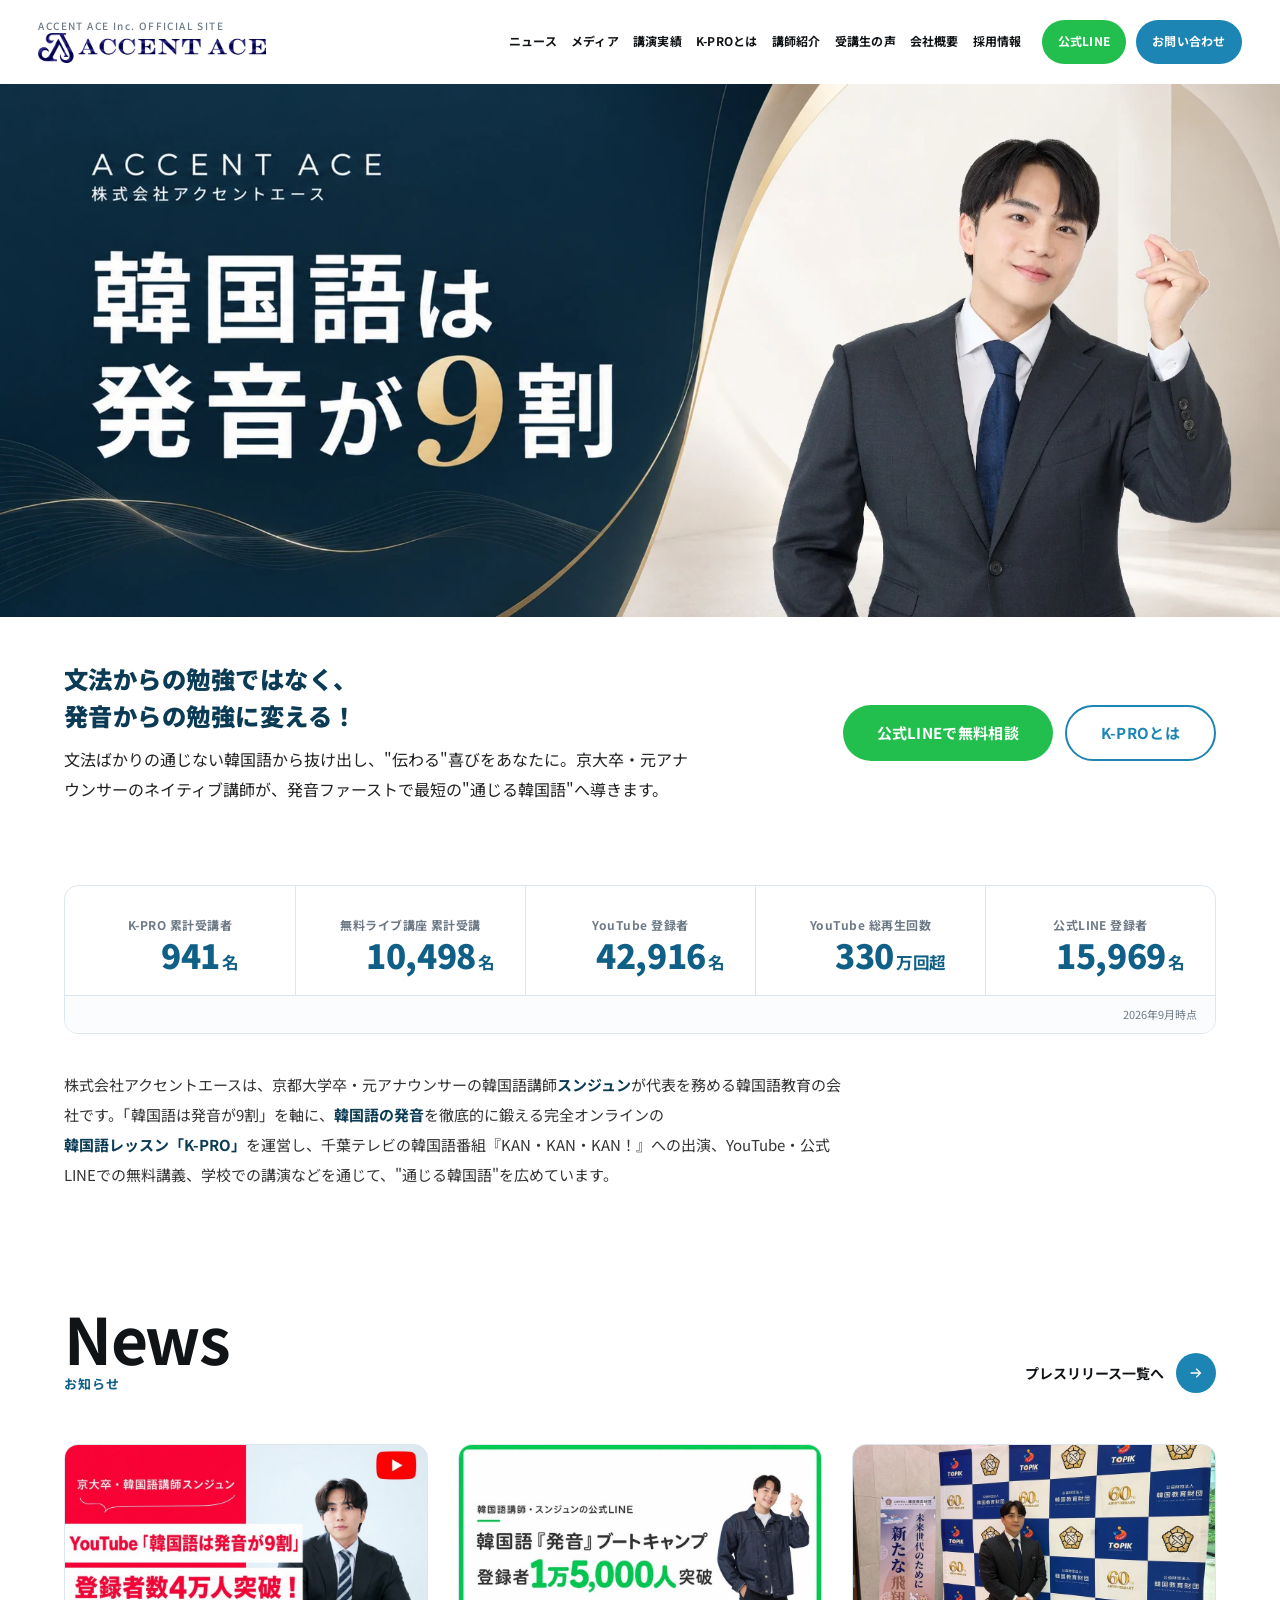
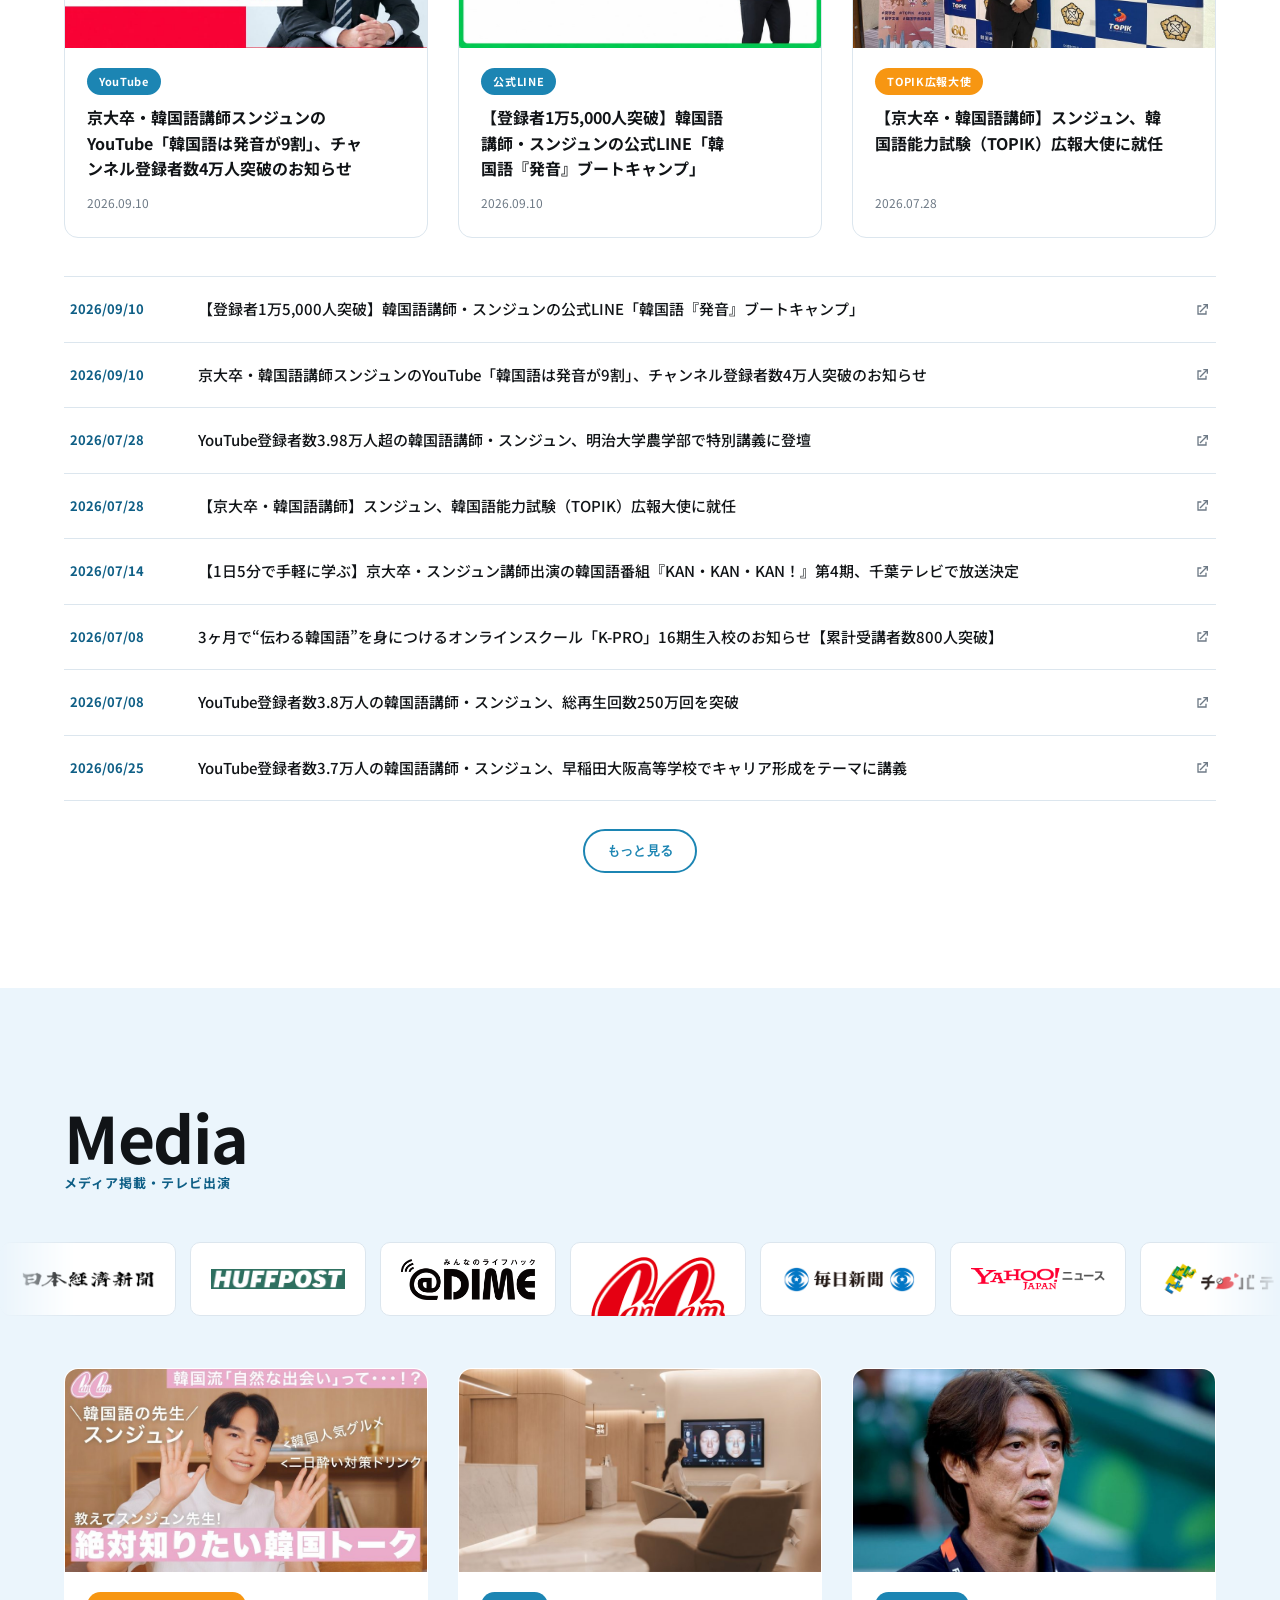
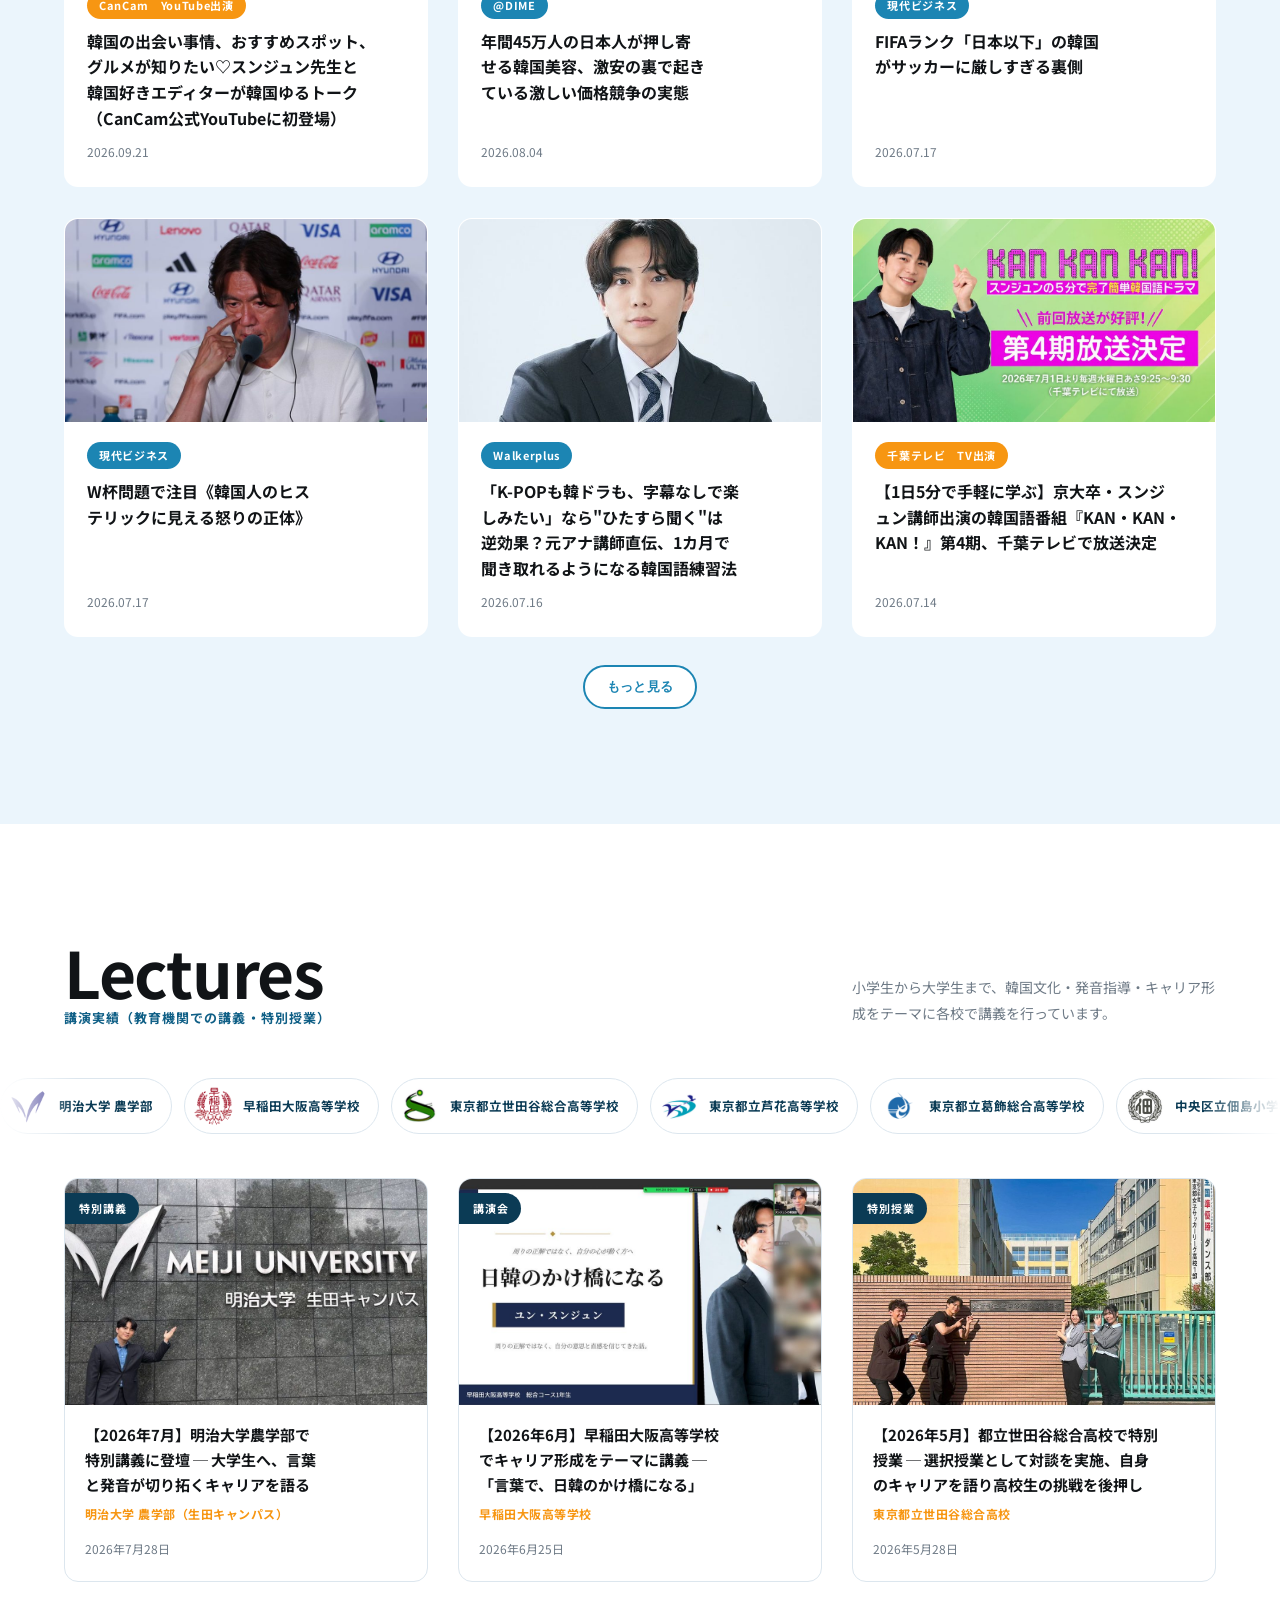
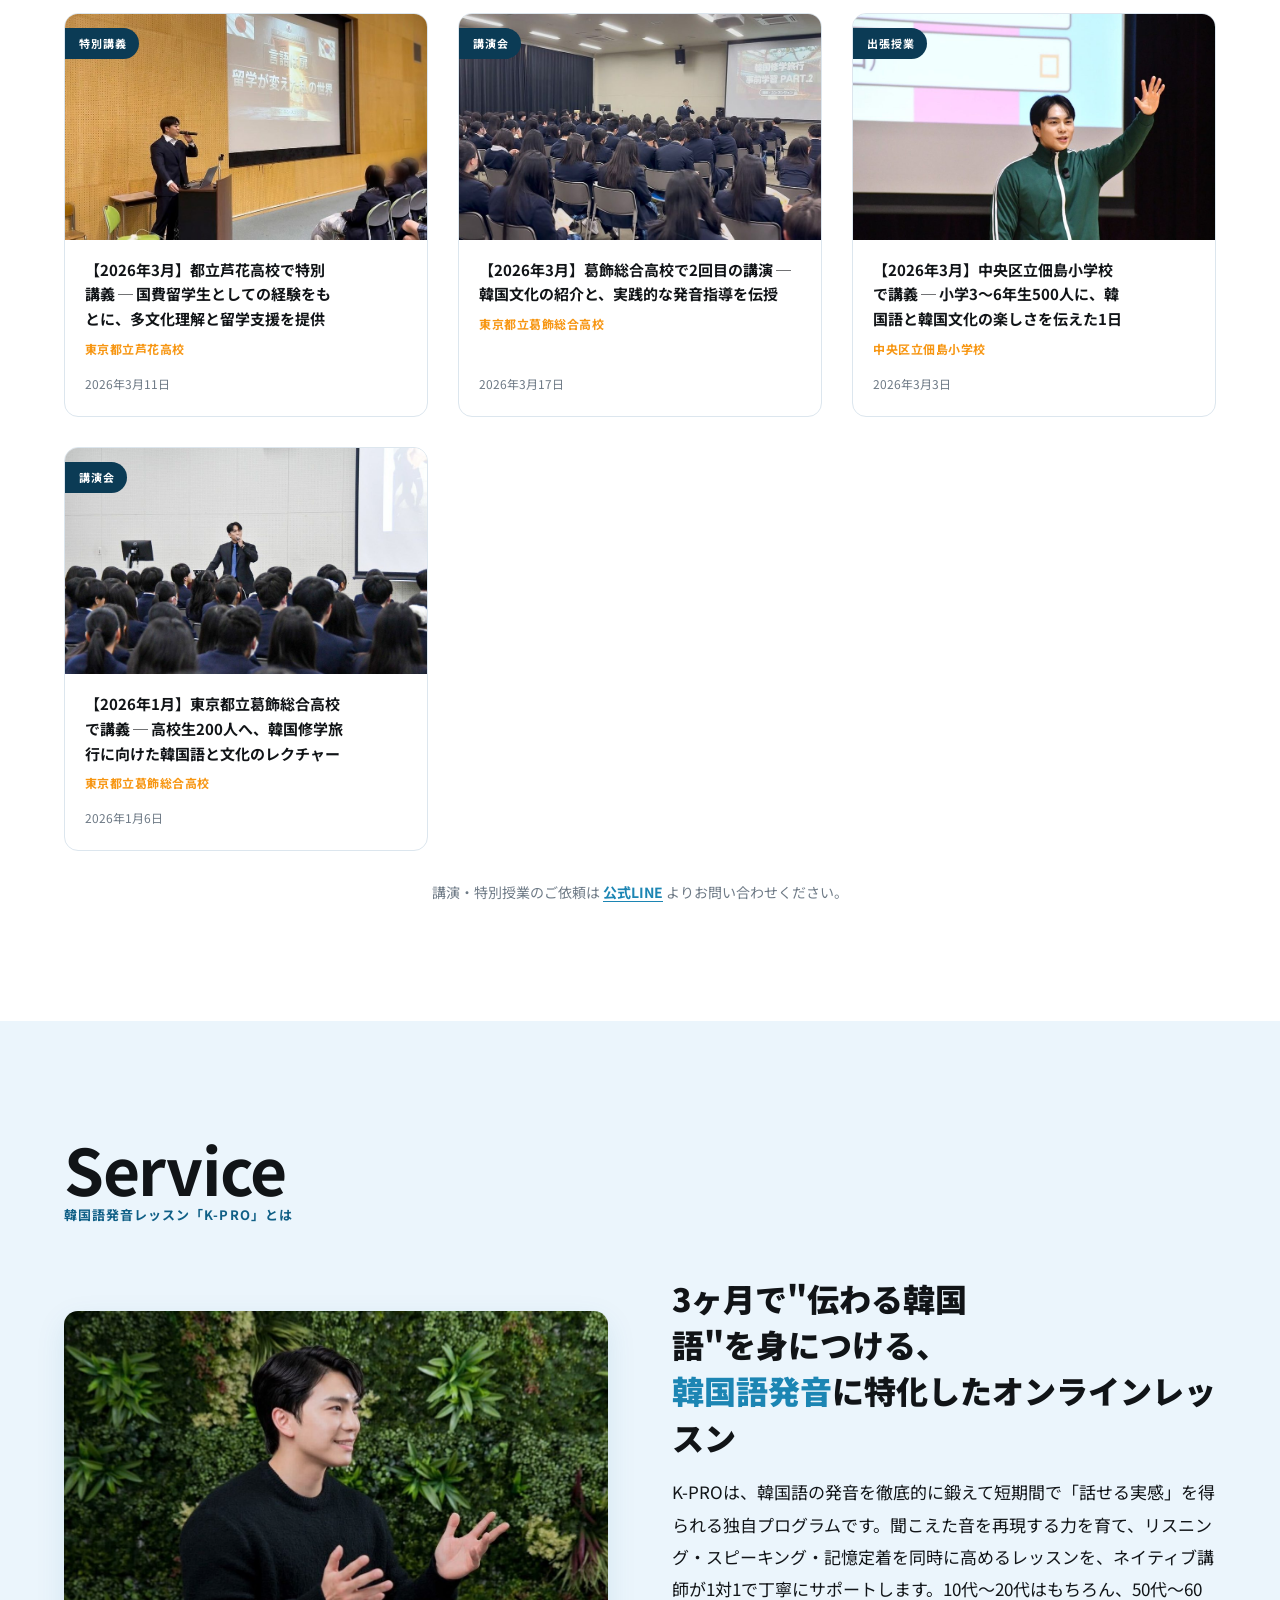
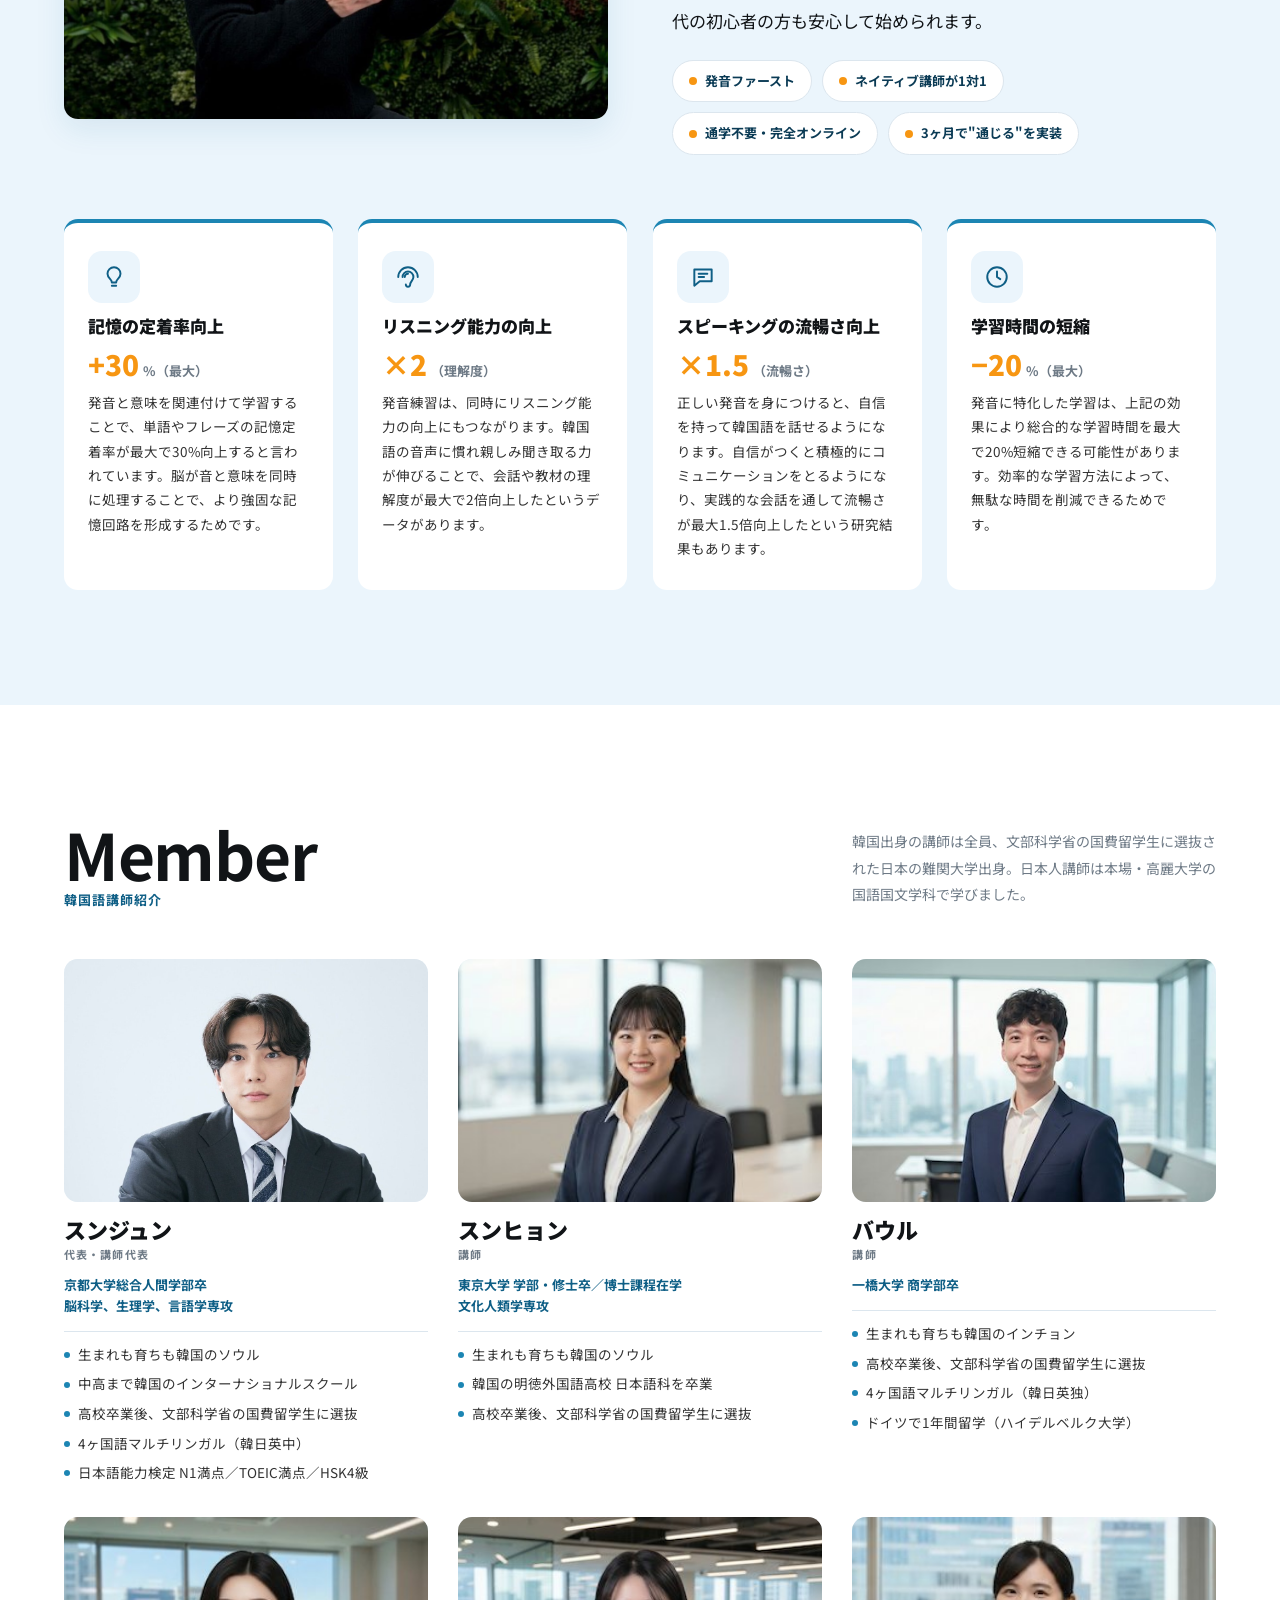
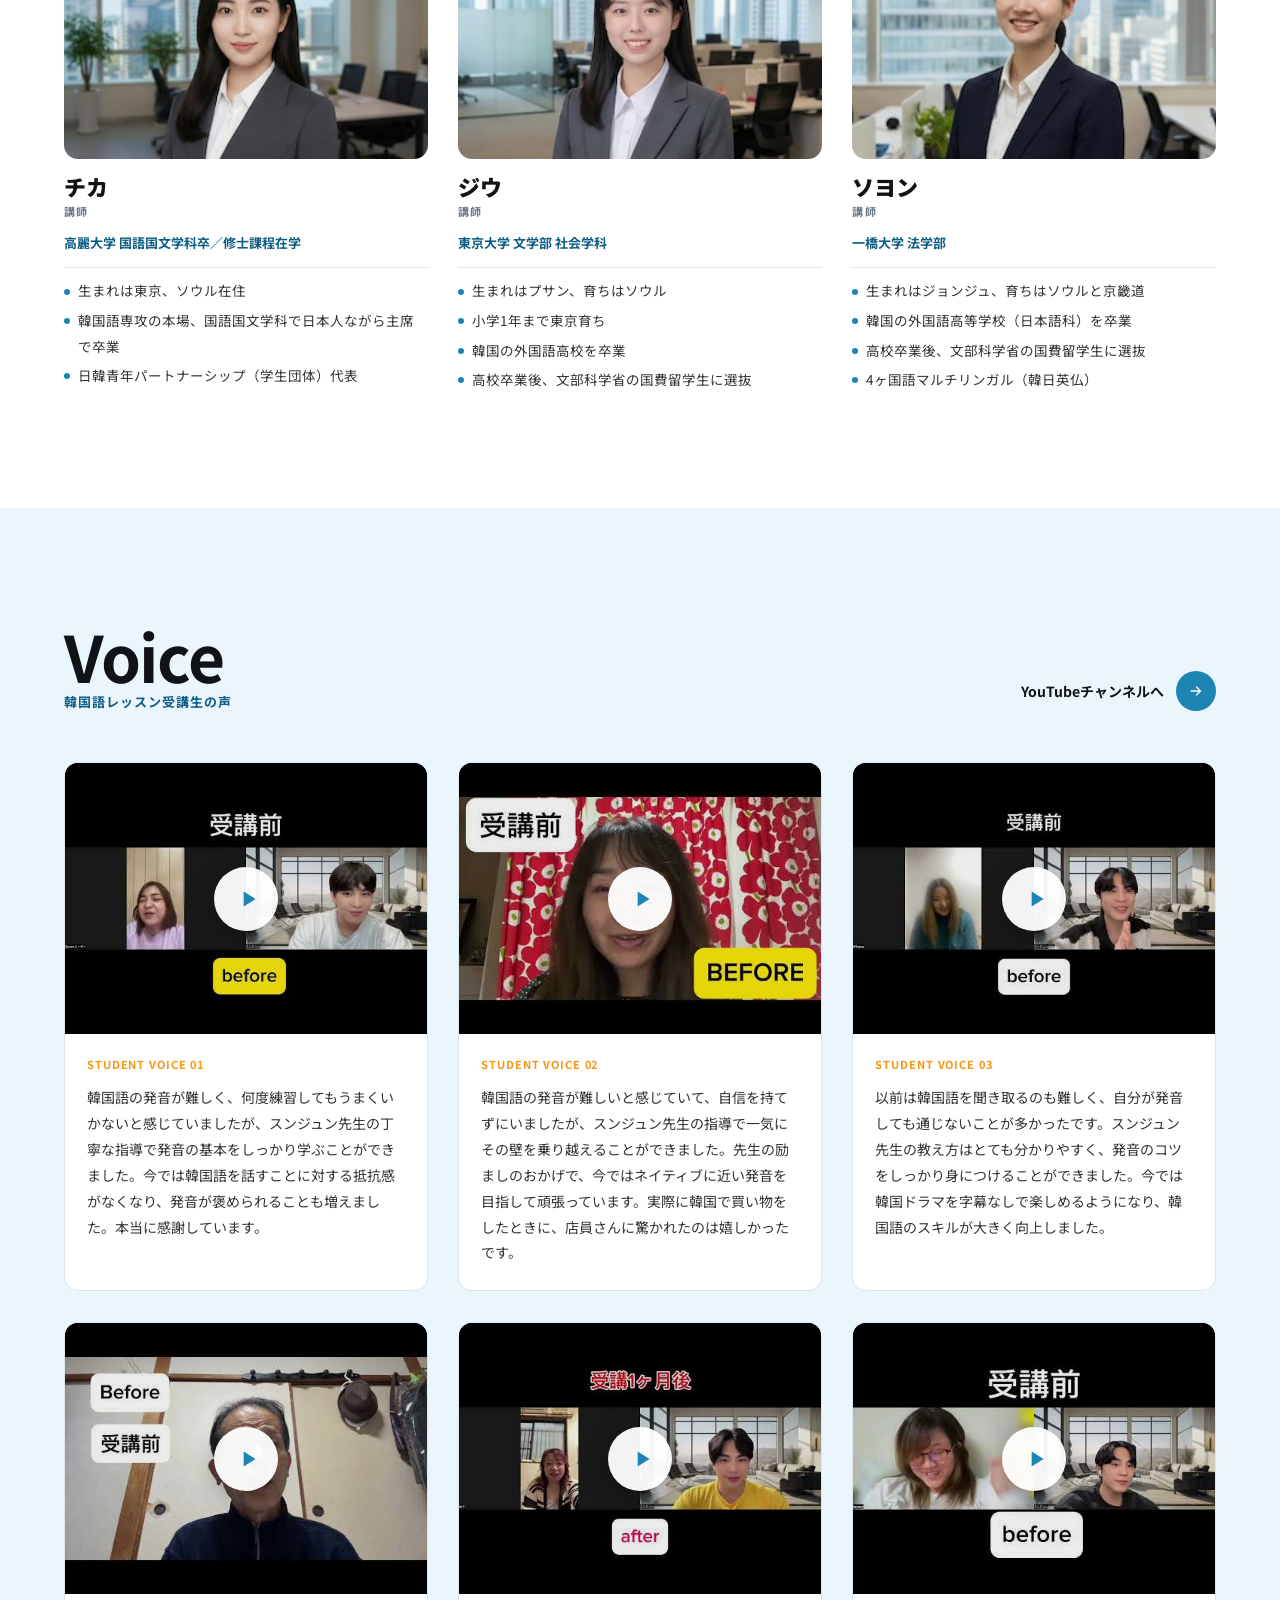
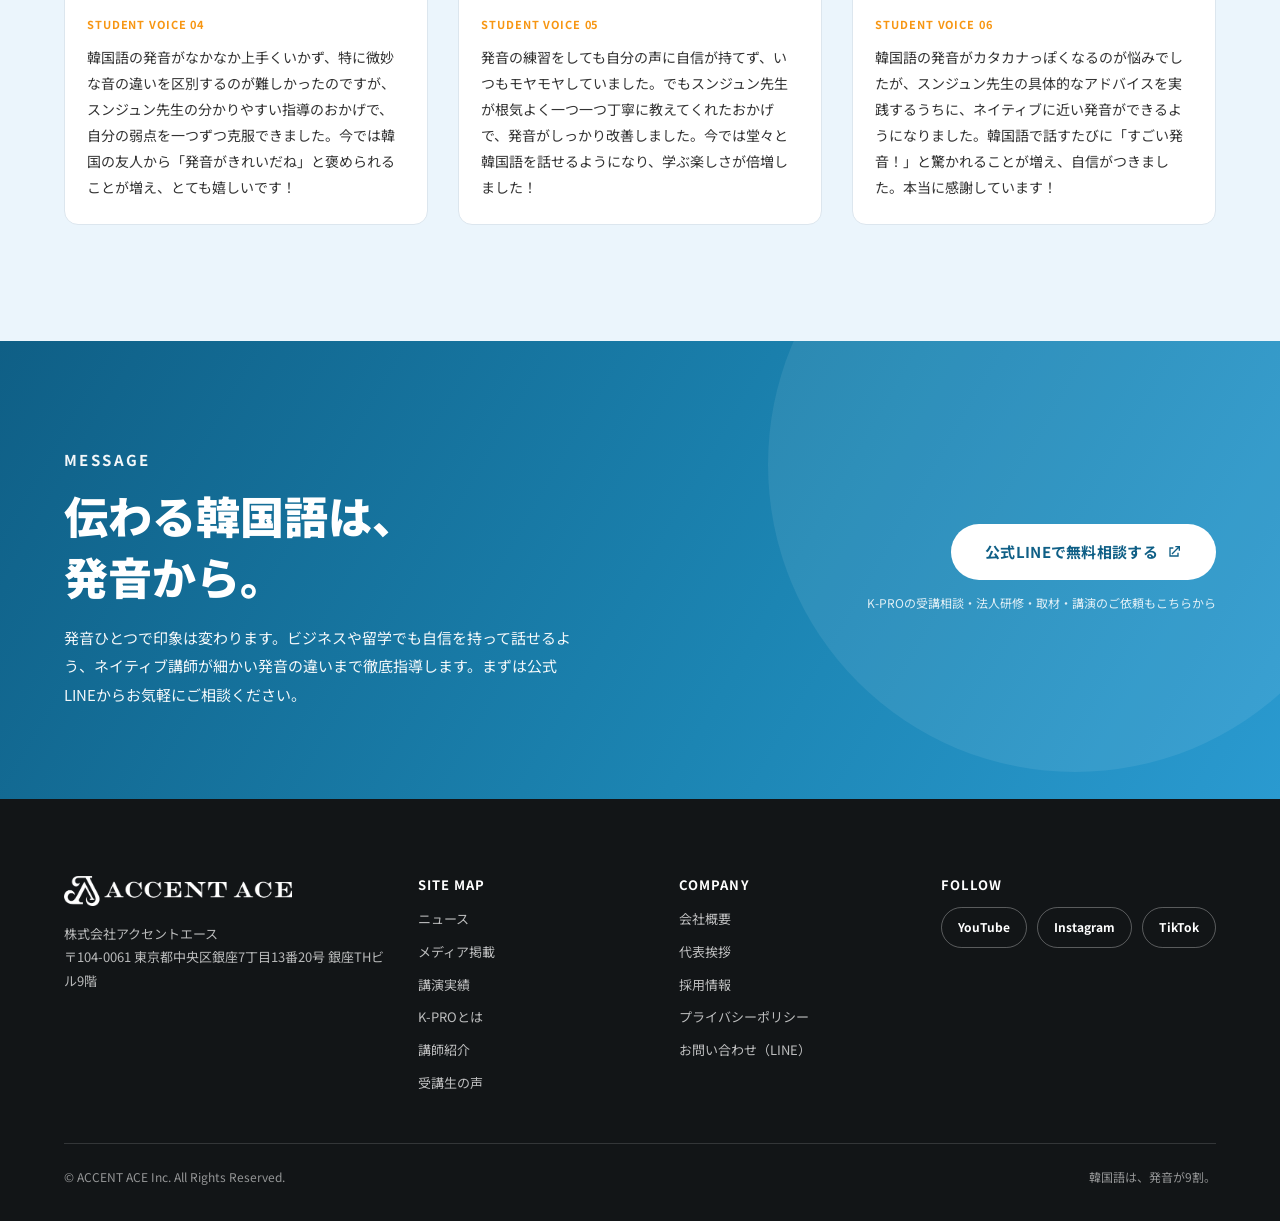
==== commit 29e07b75: "Add files via upload" ====
--- a/index.html
+++ b/index.html
@@ -132,6 +132,7 @@
         <li><img src="media-nikkei.png" alt="日本経済新聞" loading="lazy"></li>
         <li><img src="media-huffpost.png" alt="HUFFPOST" loading="lazy"></li>
         <li><img src="media-dime.png" alt="@DIME" loading="lazy"></li>
+        <li><img src="media-cancam.png" alt="CanCam" loading="lazy"></li>
         <li><img src="media-mainichi-shimbun.png" alt="毎日新聞" loading="lazy"></li>
         <li><img src="media-yahoo-news.png" alt="Yahoo!ニュース" loading="lazy"></li>
         <li><img src="media-chiba-tv.png" alt="チバテレ" loading="lazy"></li>
@@ -148,6 +149,7 @@
         <li aria-hidden="true"><img src="media-nikkei.png" alt="" loading="lazy"></li>
         <li aria-hidden="true"><img src="media-huffpost.png" alt="" loading="lazy"></li>
         <li aria-hidden="true"><img src="media-dime.png" alt="" loading="lazy"></li>
+        <li aria-hidden="true"><img src="media-cancam.png" alt="" loading="lazy"></li>
         <li aria-hidden="true"><img src="media-mainichi-shimbun.png" alt="" loading="lazy"></li>
         <li aria-hidden="true"><img src="media-yahoo-news.png" alt="" loading="lazy"></li>
         <li aria-hidden="true"><img src="media-chiba-tv.png" alt="" loading="lazy"></li>
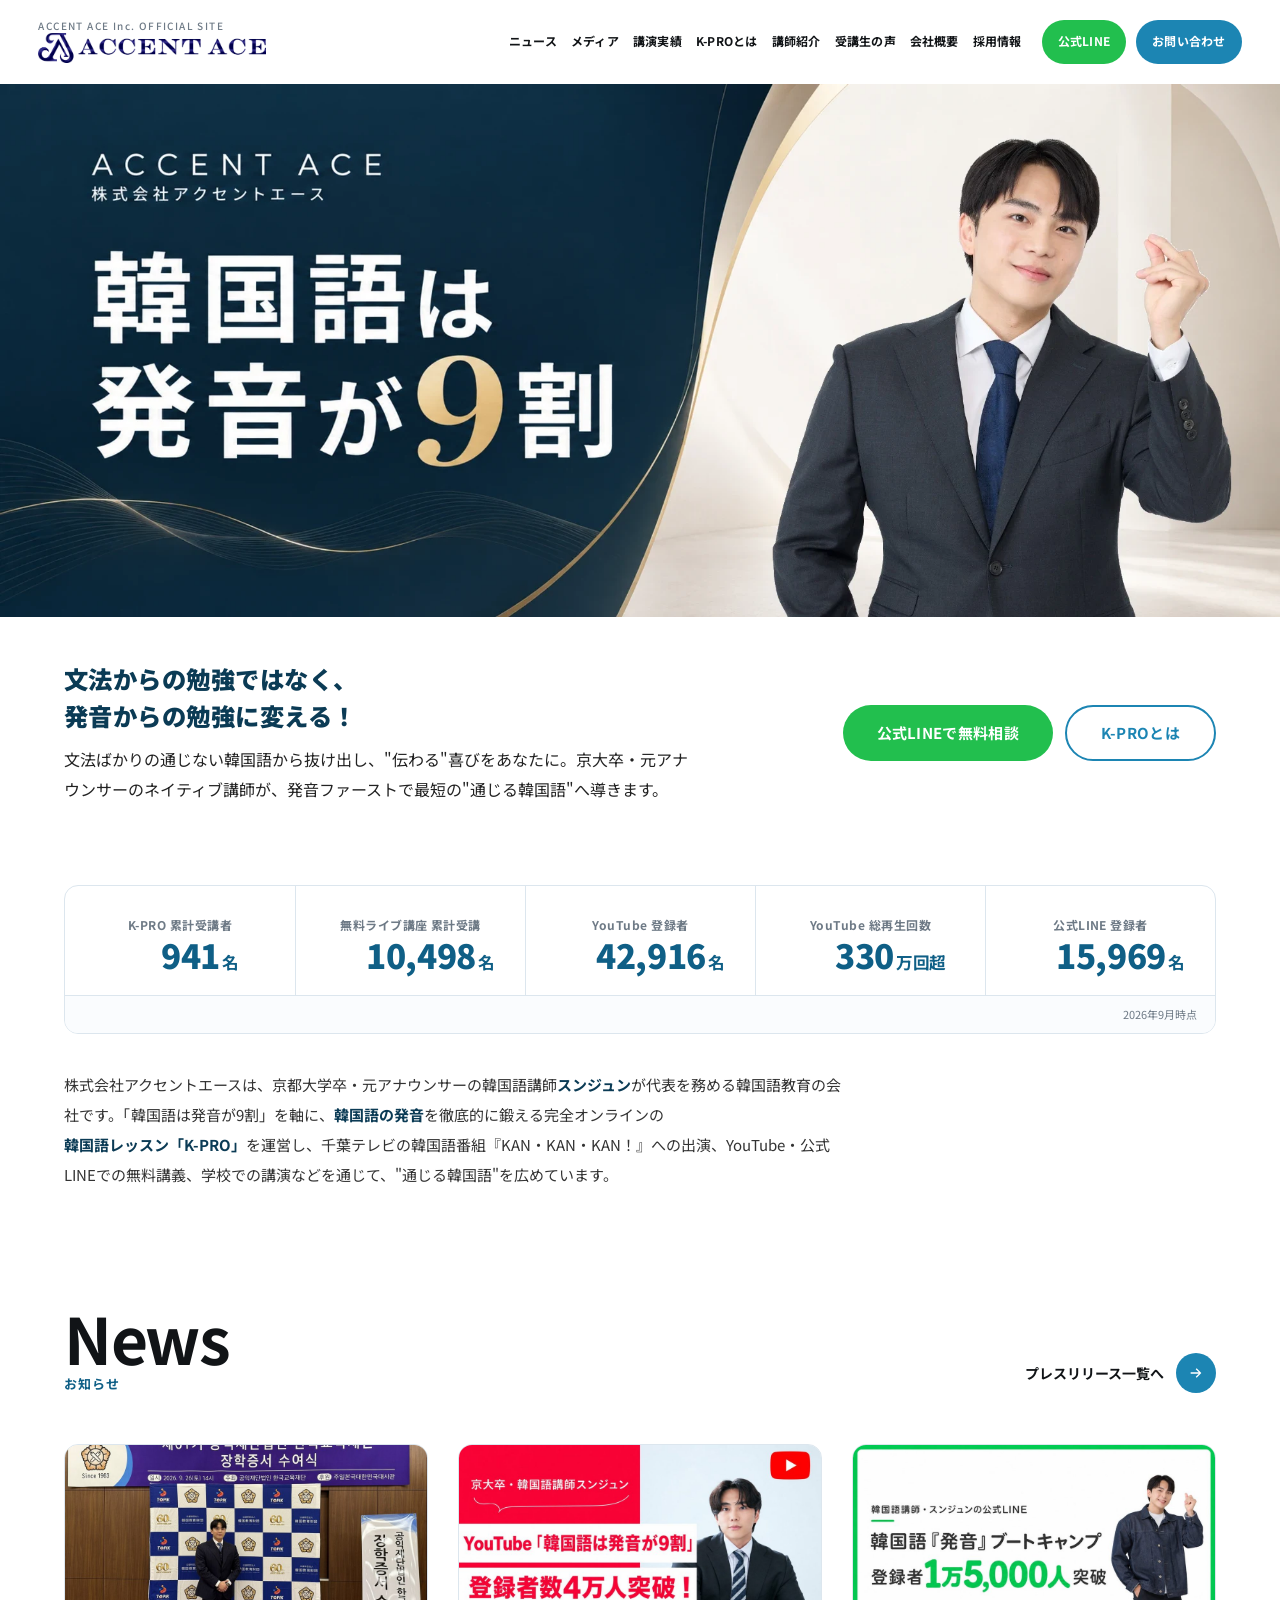
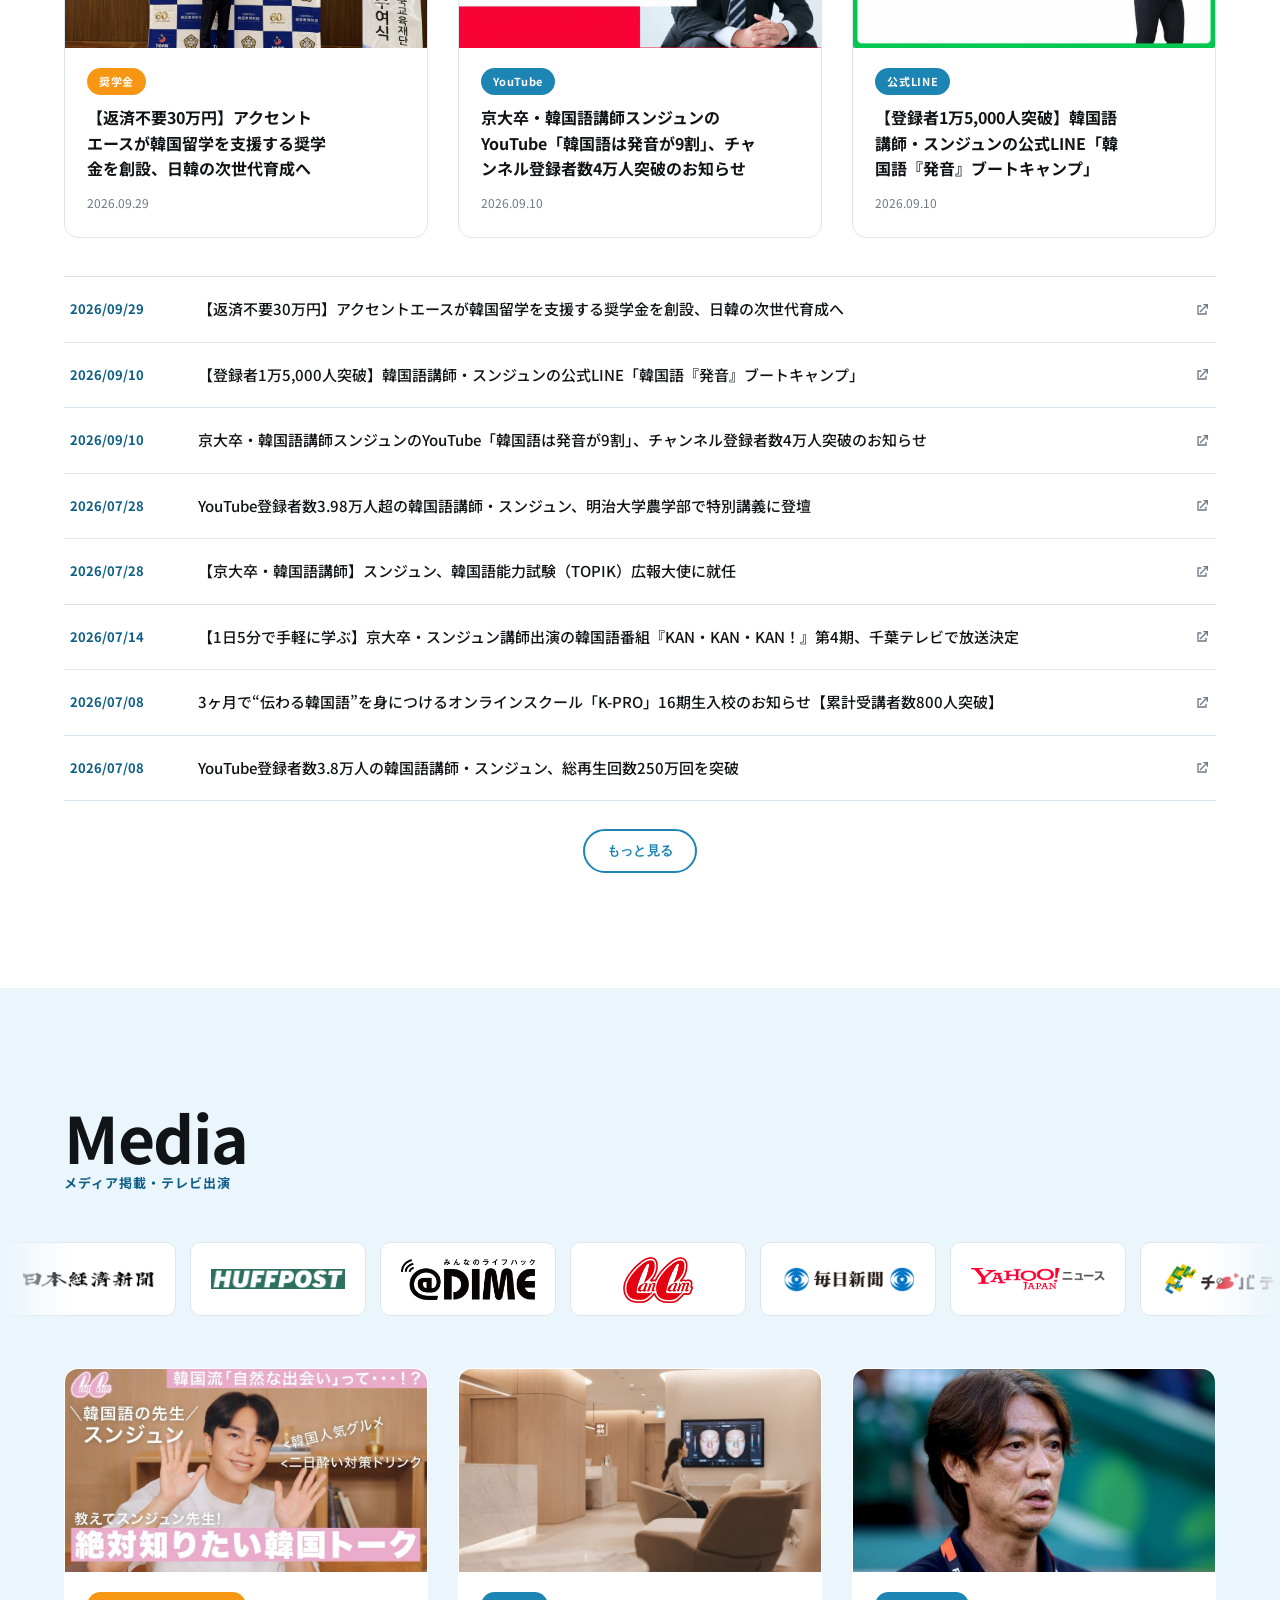
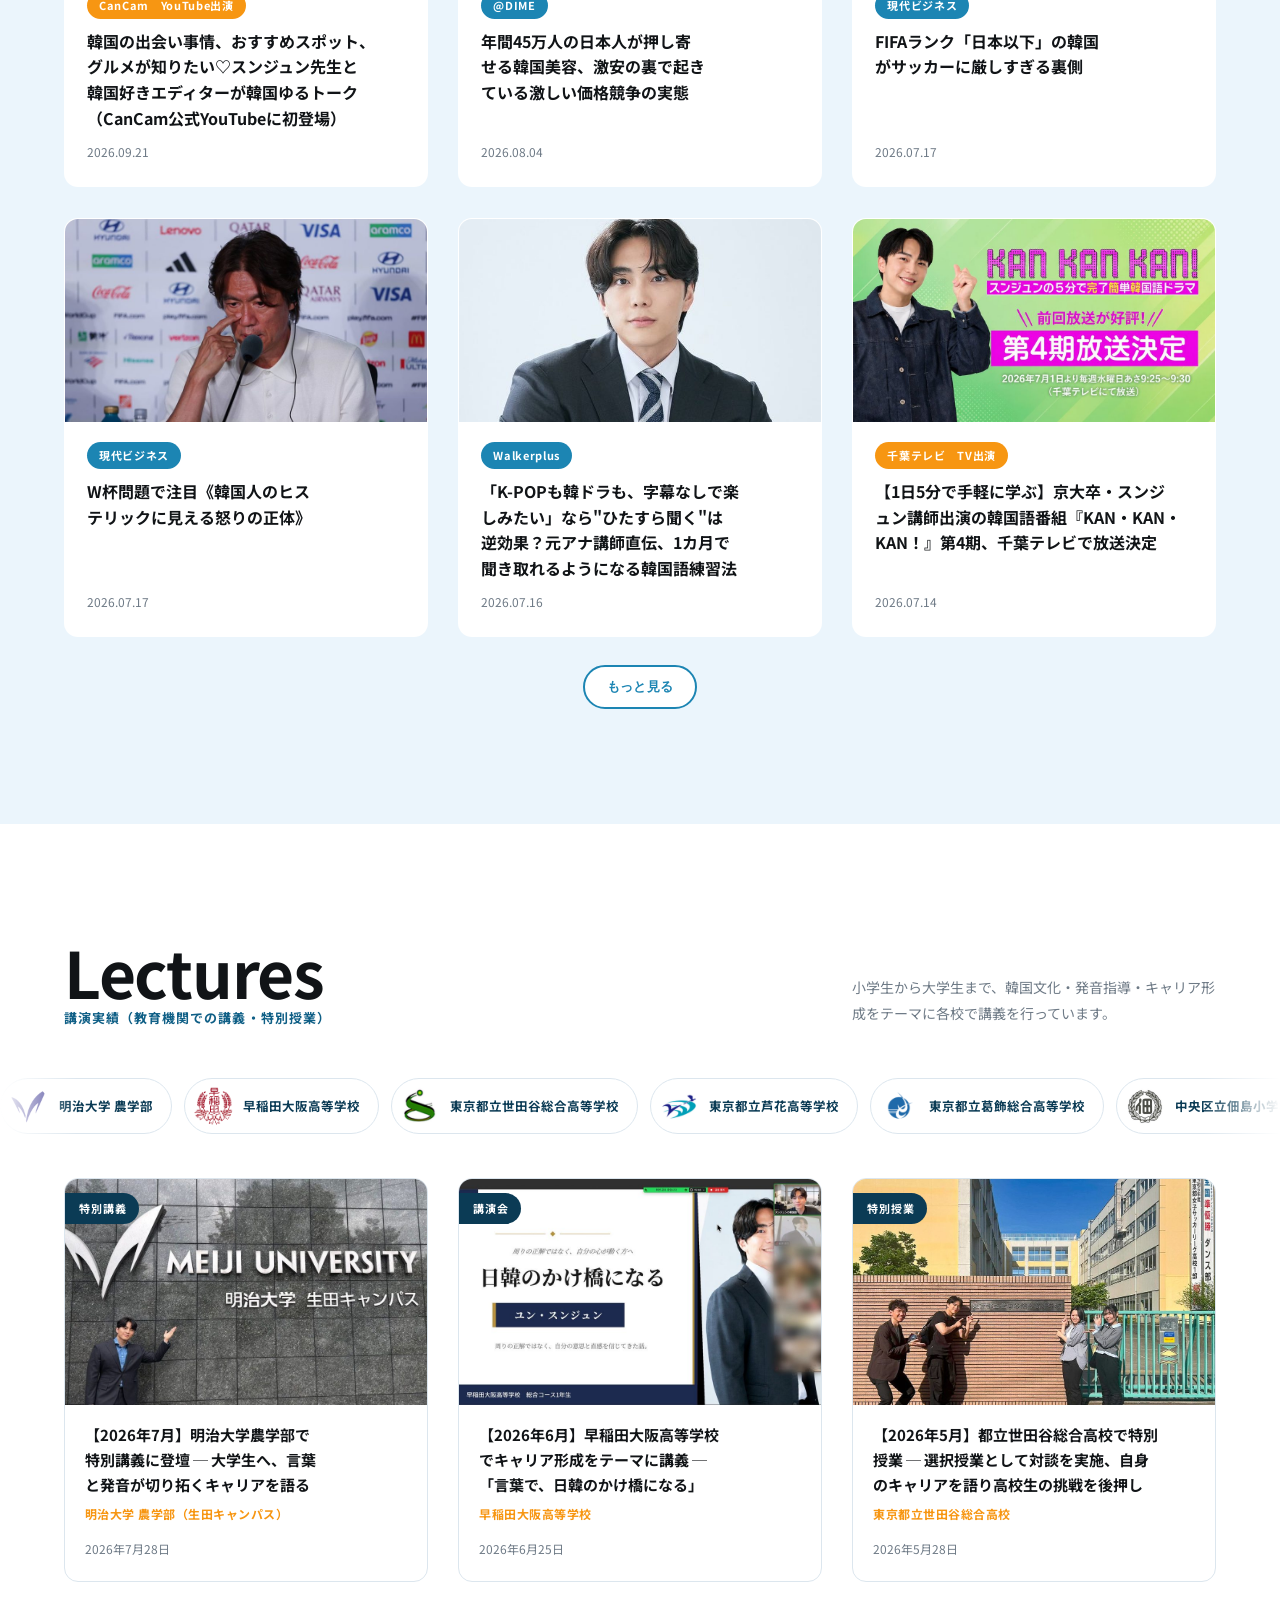
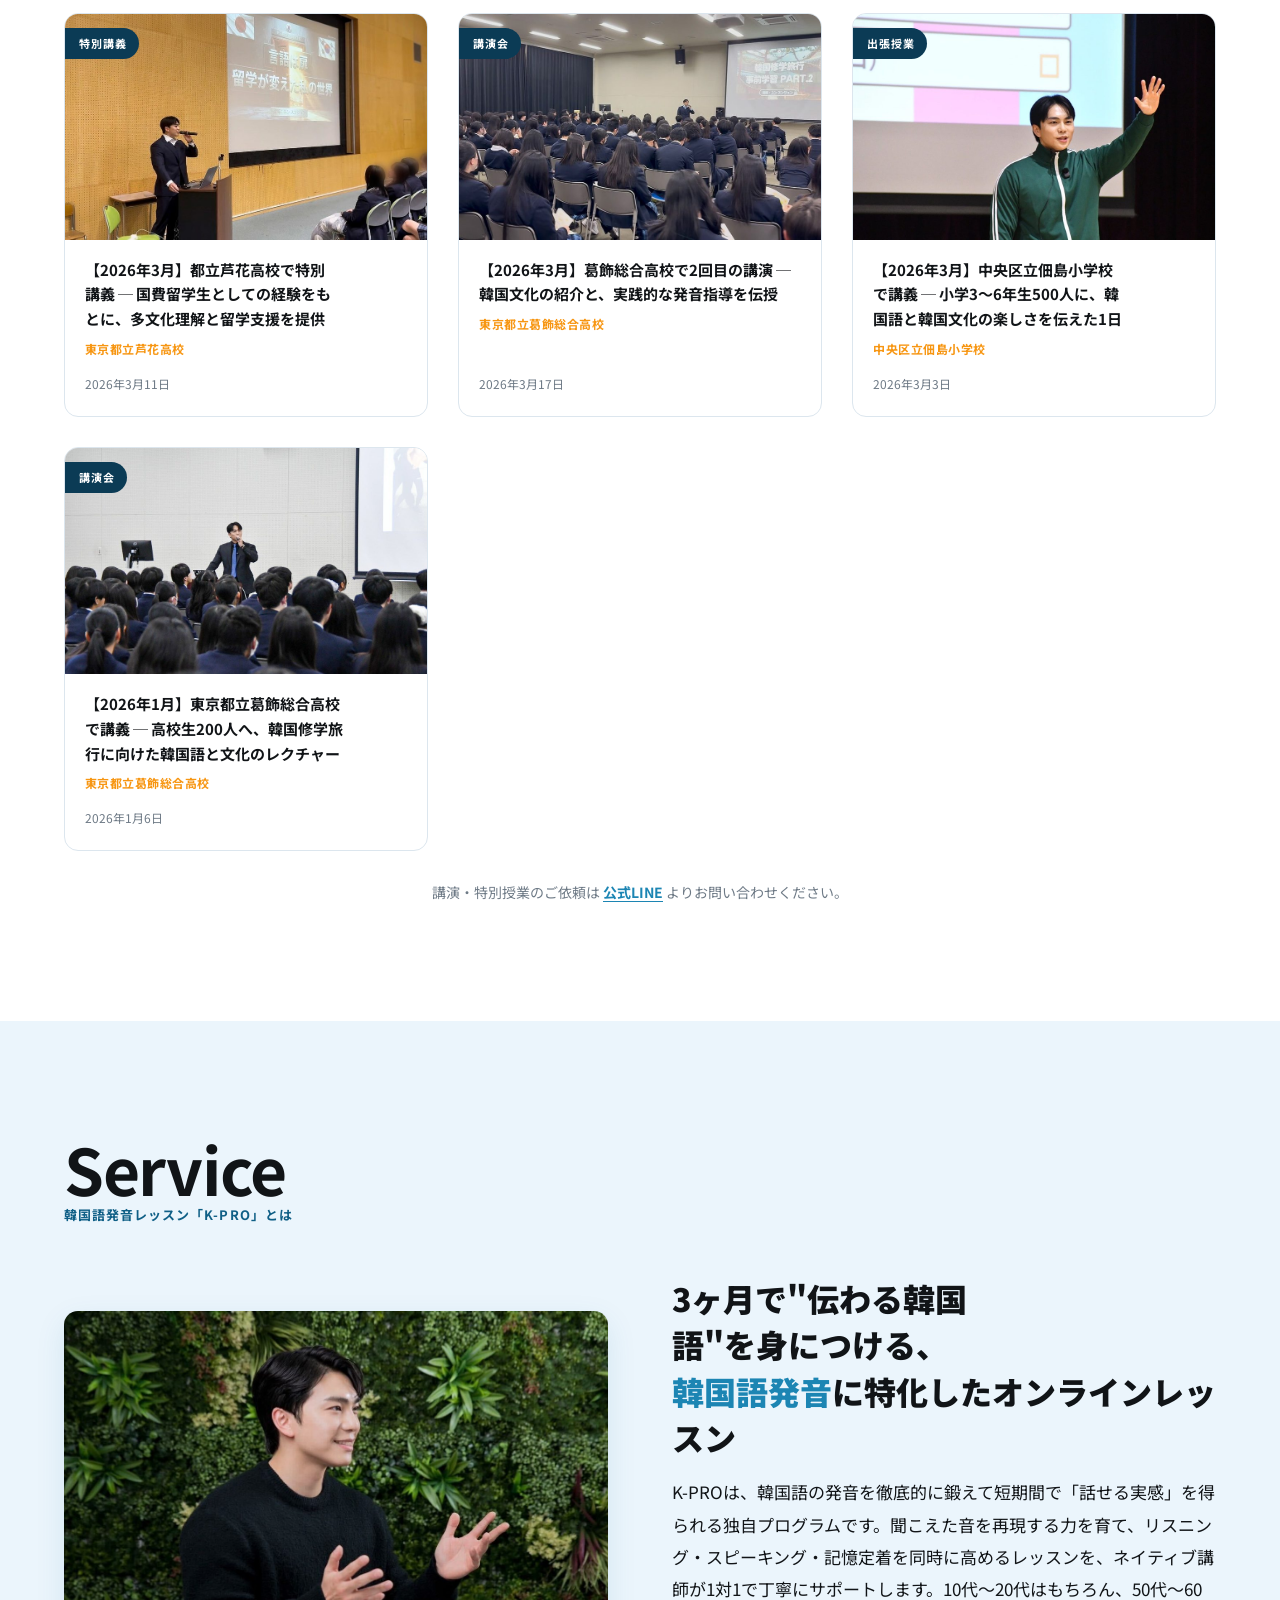
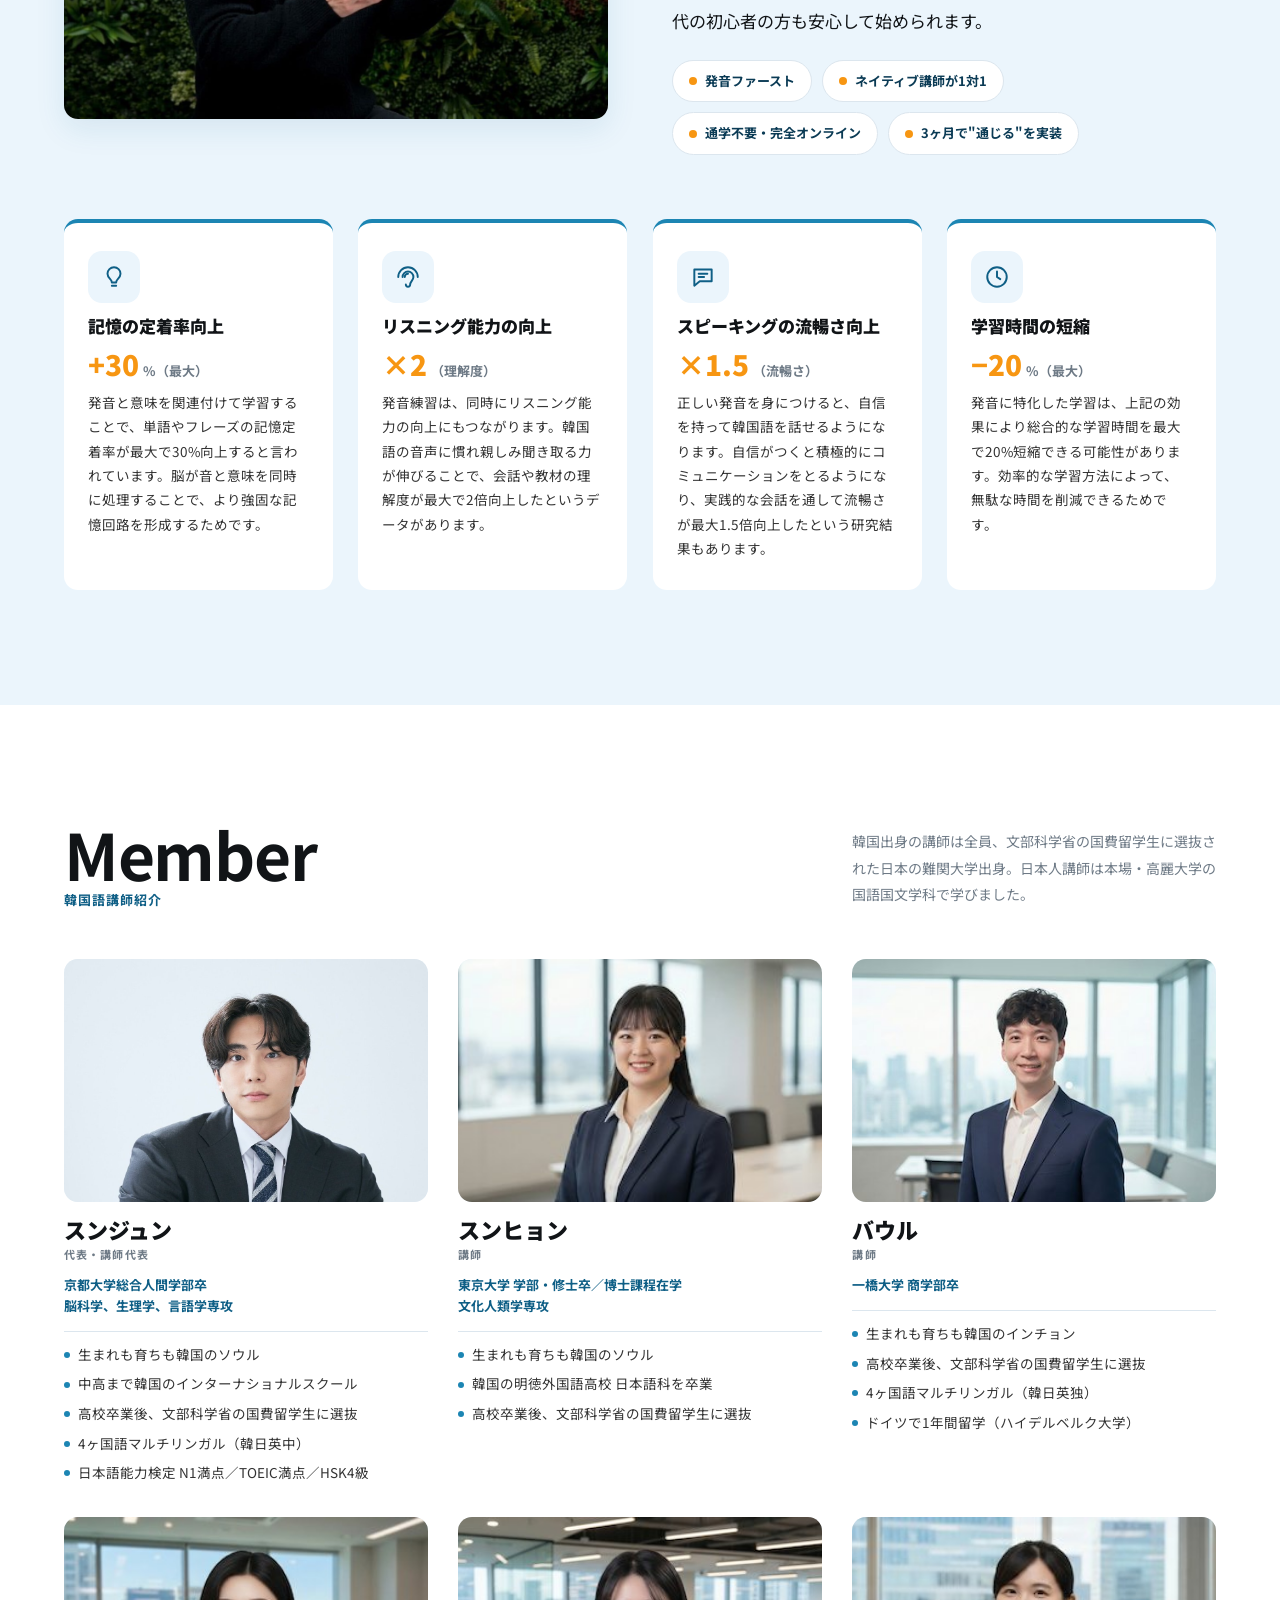
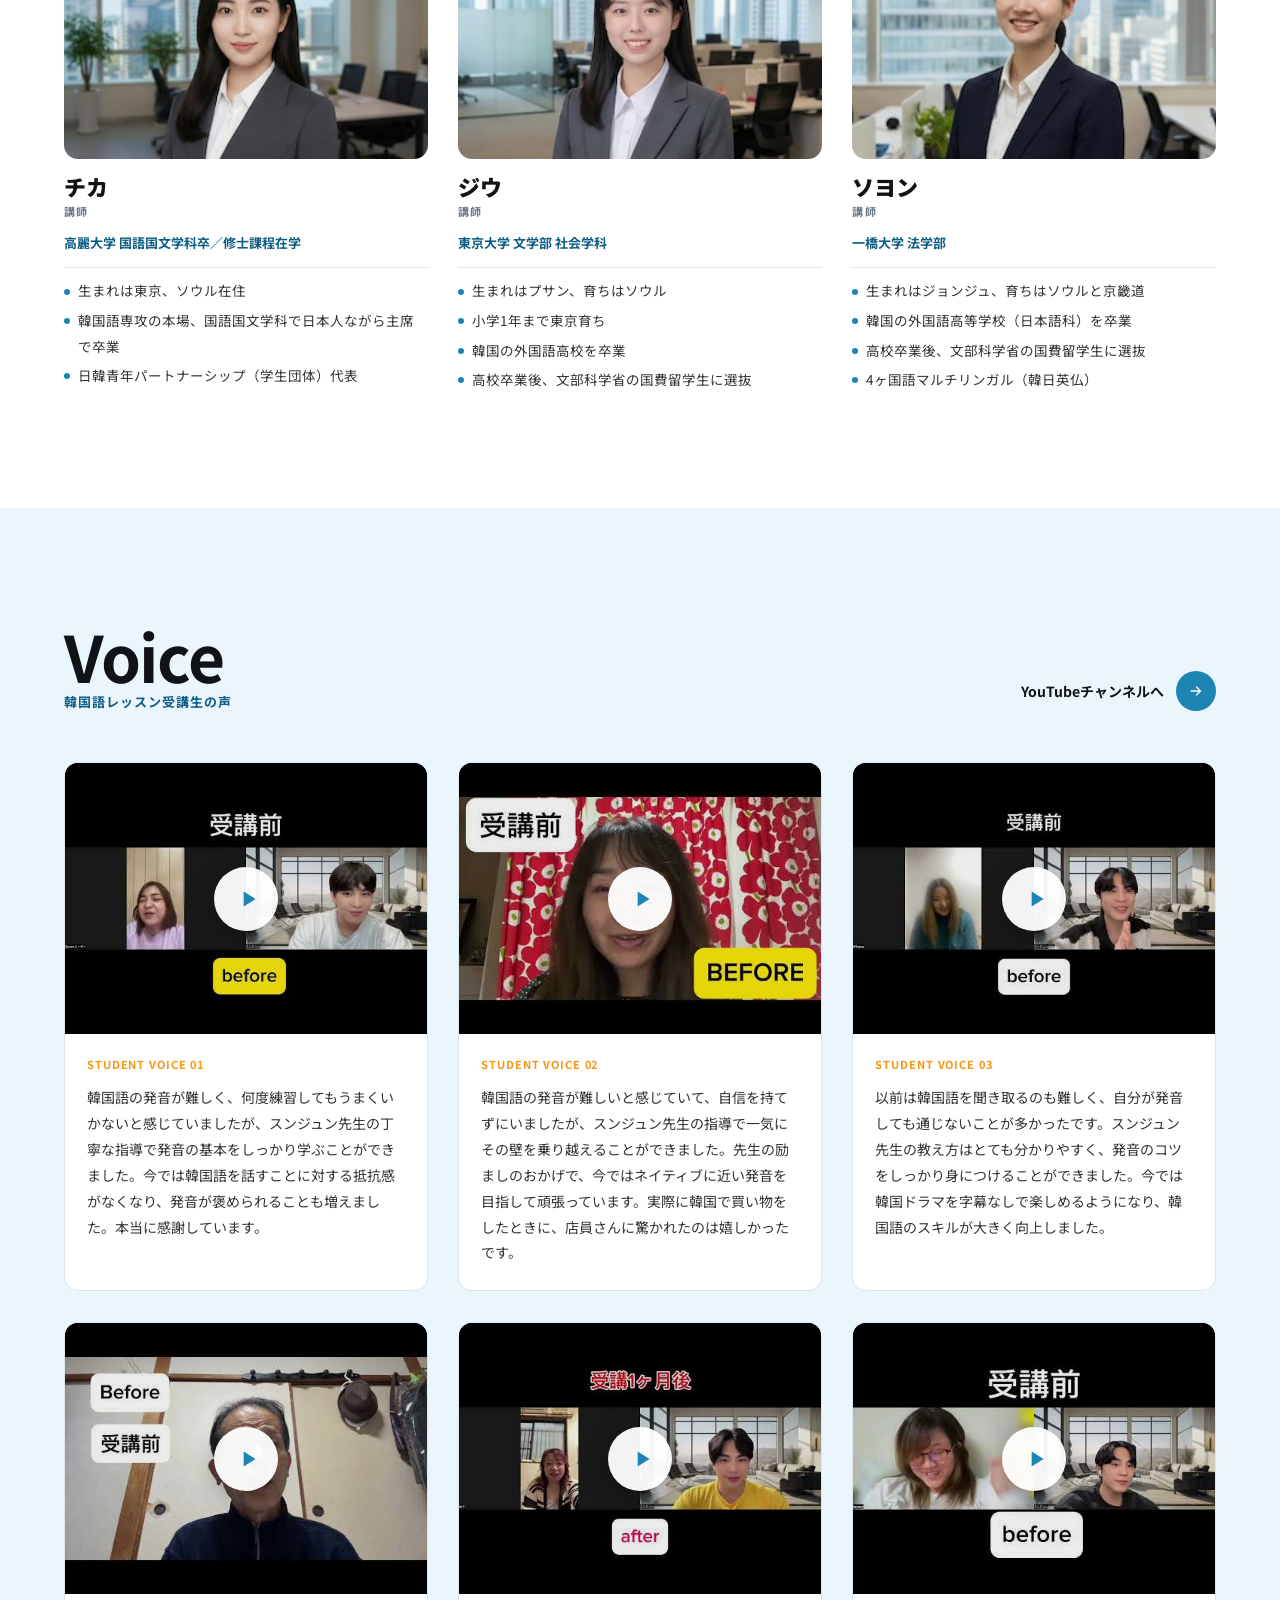
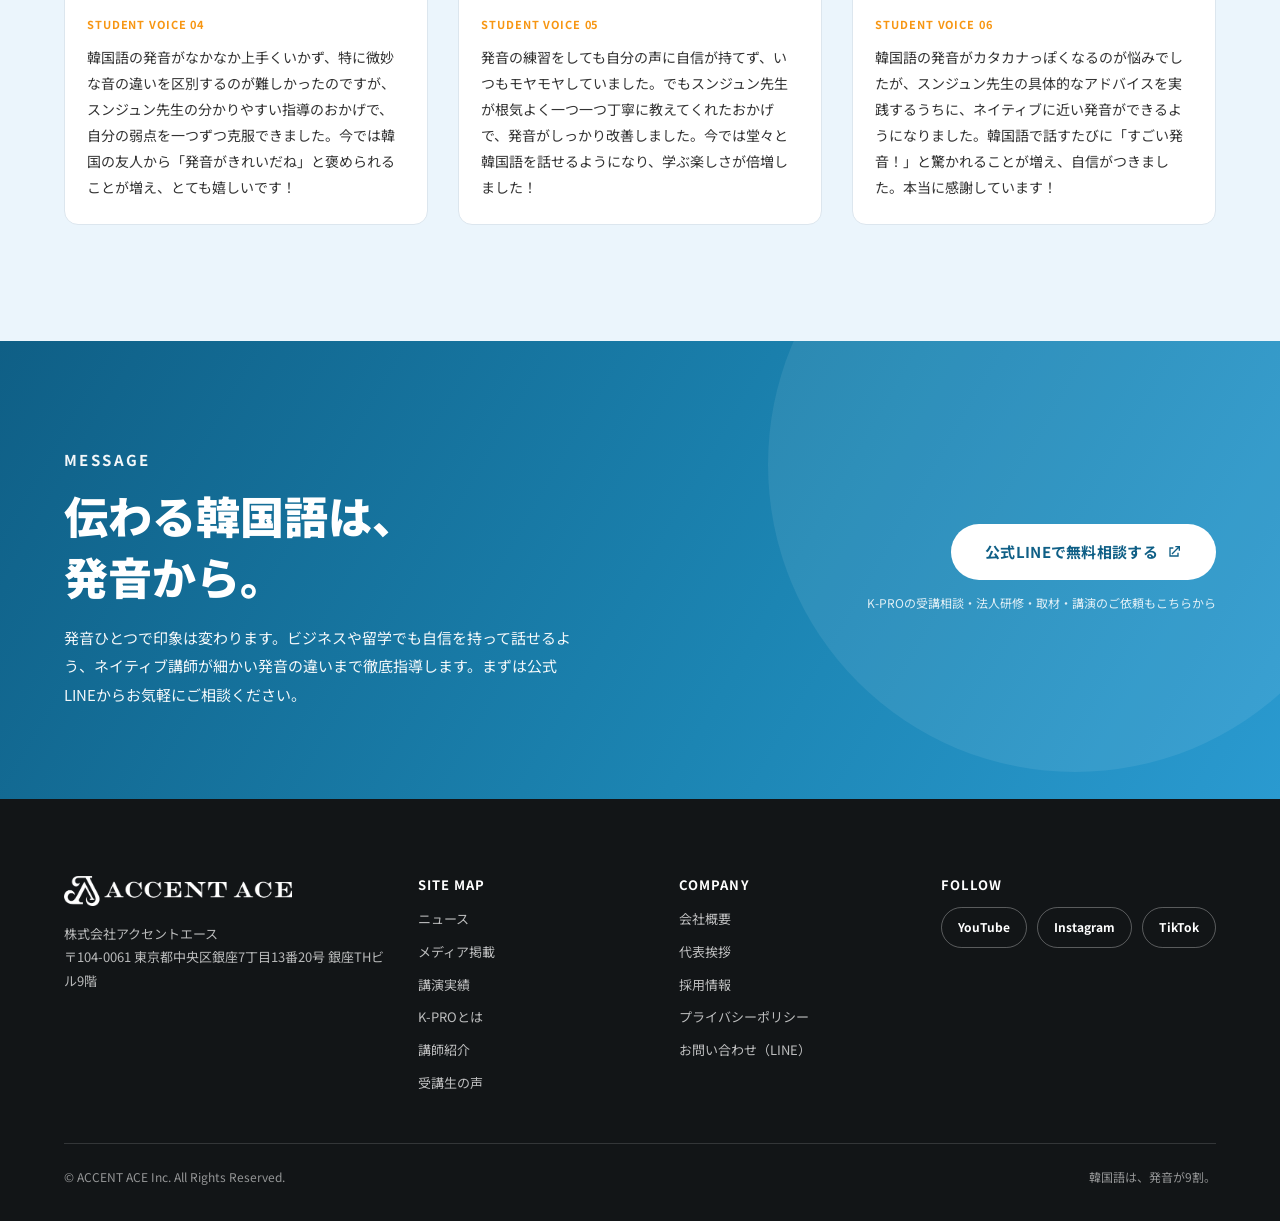
==== commit e04aedd4: "Add files via upload" ====
--- a/index.html
+++ b/index.html
@@ -102,6 +102,10 @@
       <a class="more" href="https://prtimes.jp/main/html/searchrlp/company_id/170601" target="_blank" rel="noopener">プレスリリース一覧へ<span class="arrow"><svg viewBox="0 0 24 24"><path d="M4 11h12.2l-4.6-4.6L13 5l7 7-7 7-1.4-1.4 4.6-4.6H4z"/></svg></span></a>
     </div>
     <div class="grid-3 reveal">
+      <a class="card" href="https://prtimes.jp/main/html/rd/p/000000038.000170601.html" target="_blank" rel="noopener">
+        <div class="card__img"><img src="pr-38.jpg" alt="" width="1000" height="750" loading="lazy"></div>
+        <div class="card__body"><span class="badge badge--orange">奨学金</span><h3 class="card__title">【返済不要30万円】アクセントエースが韓国留学を支援する奨学金を創設、日韓の次世代育成へ</h3><time class="card__date" datetime="2026-09-29">2026.09.29</time></div>
+      </a>
       <a class="card" href="https://prtimes.jp/main/html/rd/p/000000035.000170601.html" target="_blank" rel="noopener">
         <div class="card__img"><img src="pr-35.jpg" alt="" width="1000" height="562" loading="lazy"></div>
         <div class="card__body"><span class="badge">YouTube</span><h3 class="card__title">京大卒・韓国語講師スンジュンのYouTube「韓国語は発音が9割」、チャンネル登録者数4万人突破のお知らせ</h3><time class="card__date" datetime="2026-09-10">2026.09.10</time></div>
@@ -109,10 +113,6 @@
       <a class="card" href="https://prtimes.jp/main/html/rd/p/000000036.000170601.html" target="_blank" rel="noopener">
         <div class="card__img"><img src="pr-36.jpg" alt="" width="1000" height="562" loading="lazy"></div>
         <div class="card__body"><span class="badge">公式LINE</span><h3 class="card__title">【登録者1万5,000人突破】韓国語講師・スンジュンの公式LINE「韓国語『発音』ブートキャンプ」</h3><time class="card__date" datetime="2026-09-10">2026.09.10</time></div>
-      </a>
-      <a class="card" href="https://prtimes.jp/main/html/rd/p/000000033.000170601.html" target="_blank" rel="noopener">
-        <div class="card__img"><img src="pr-33.jpg" alt="" width="1000" height="562" loading="lazy"></div>
-        <div class="card__body"><span class="badge badge--orange">TOPIK広報大使</span><h3 class="card__title">【京大卒・韓国語講師】スンジュン、韓国語能力試験（TOPIK）広報大使に就任</h3><time class="card__date" datetime="2026-07-28">2026.07.28</time></div>
       </a>
     </div>
     <ul class="news-list reveal" id="news-list"></ul>
--- a/style.css
+++ b/style.css
@@ -163,9 +163,9 @@
 .marquee:hover .marquee__track{animation-play-state:paused}
 .marquee__list{display:flex;gap:14px;padding-right:14px;flex:none}
 .marquee__list li{flex:none;width:176px;height:74px;background:#fff;border-radius:10px;border:1px solid var(--line);display:grid;place-items:center;padding:14px 20px}
-.marquee__list img{max-height:100%;max-width:100%;width:auto;object-fit:contain}
+.marquee__list img{max-height:46px;max-width:100%;width:auto;height:auto;object-fit:contain}
 @keyframes marquee{from{transform:translateX(0)}to{transform:translateX(-50%)}}
-@media (max-width:560px){.marquee__list li{width:140px;height:60px;padding:10px 14px}.marquee__track{animation-duration:36s}}
+@media (max-width:560px){.marquee__list li{width:140px;height:60px;padding:10px 14px}.marquee__list img{max-height:40px}.marquee__track{animation-duration:36s}}
 @media (prefers-reduced-motion:reduce){.marquee{overflow-x:auto;mask-image:none;-webkit-mask-image:none}.marquee__track{animation:none}.marquee__list+.marquee__list{display:none}}
 .card.is-hidden{display:none}
 .section--sky .card{border-color:transparent}
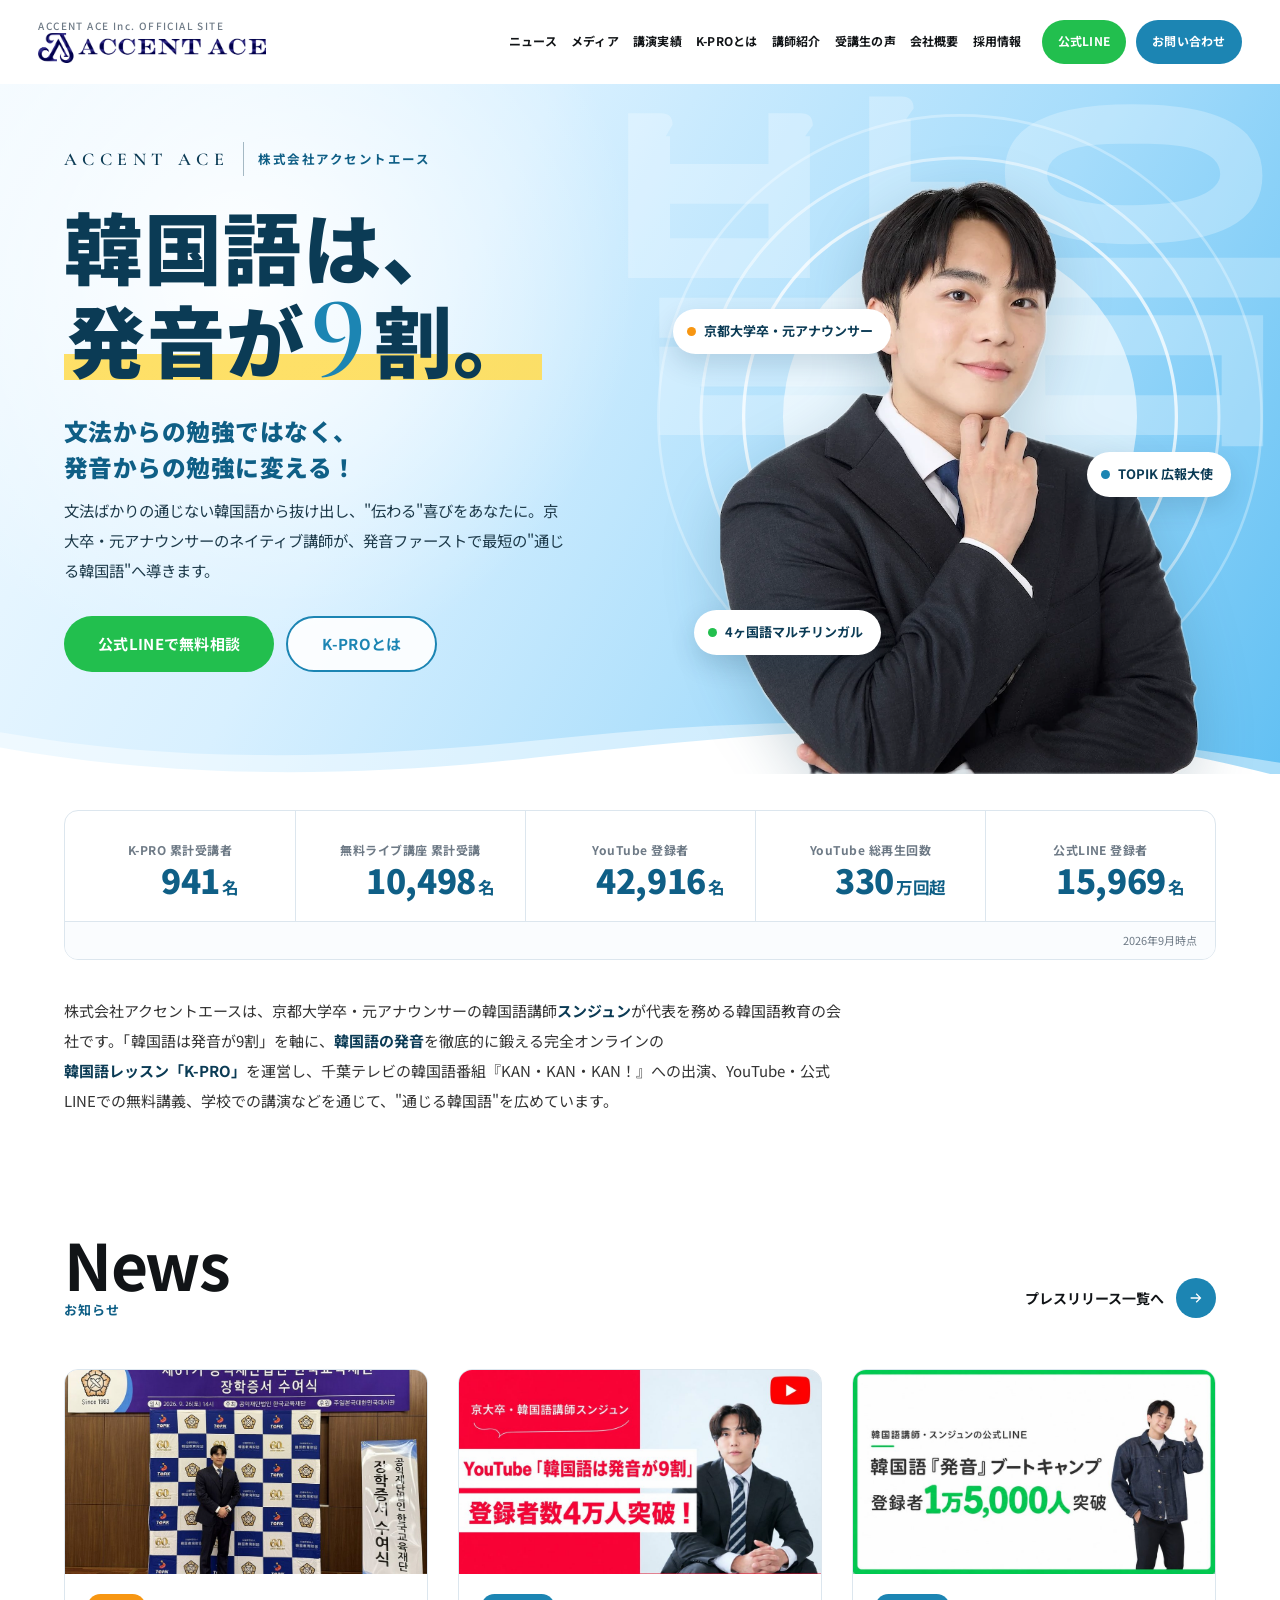
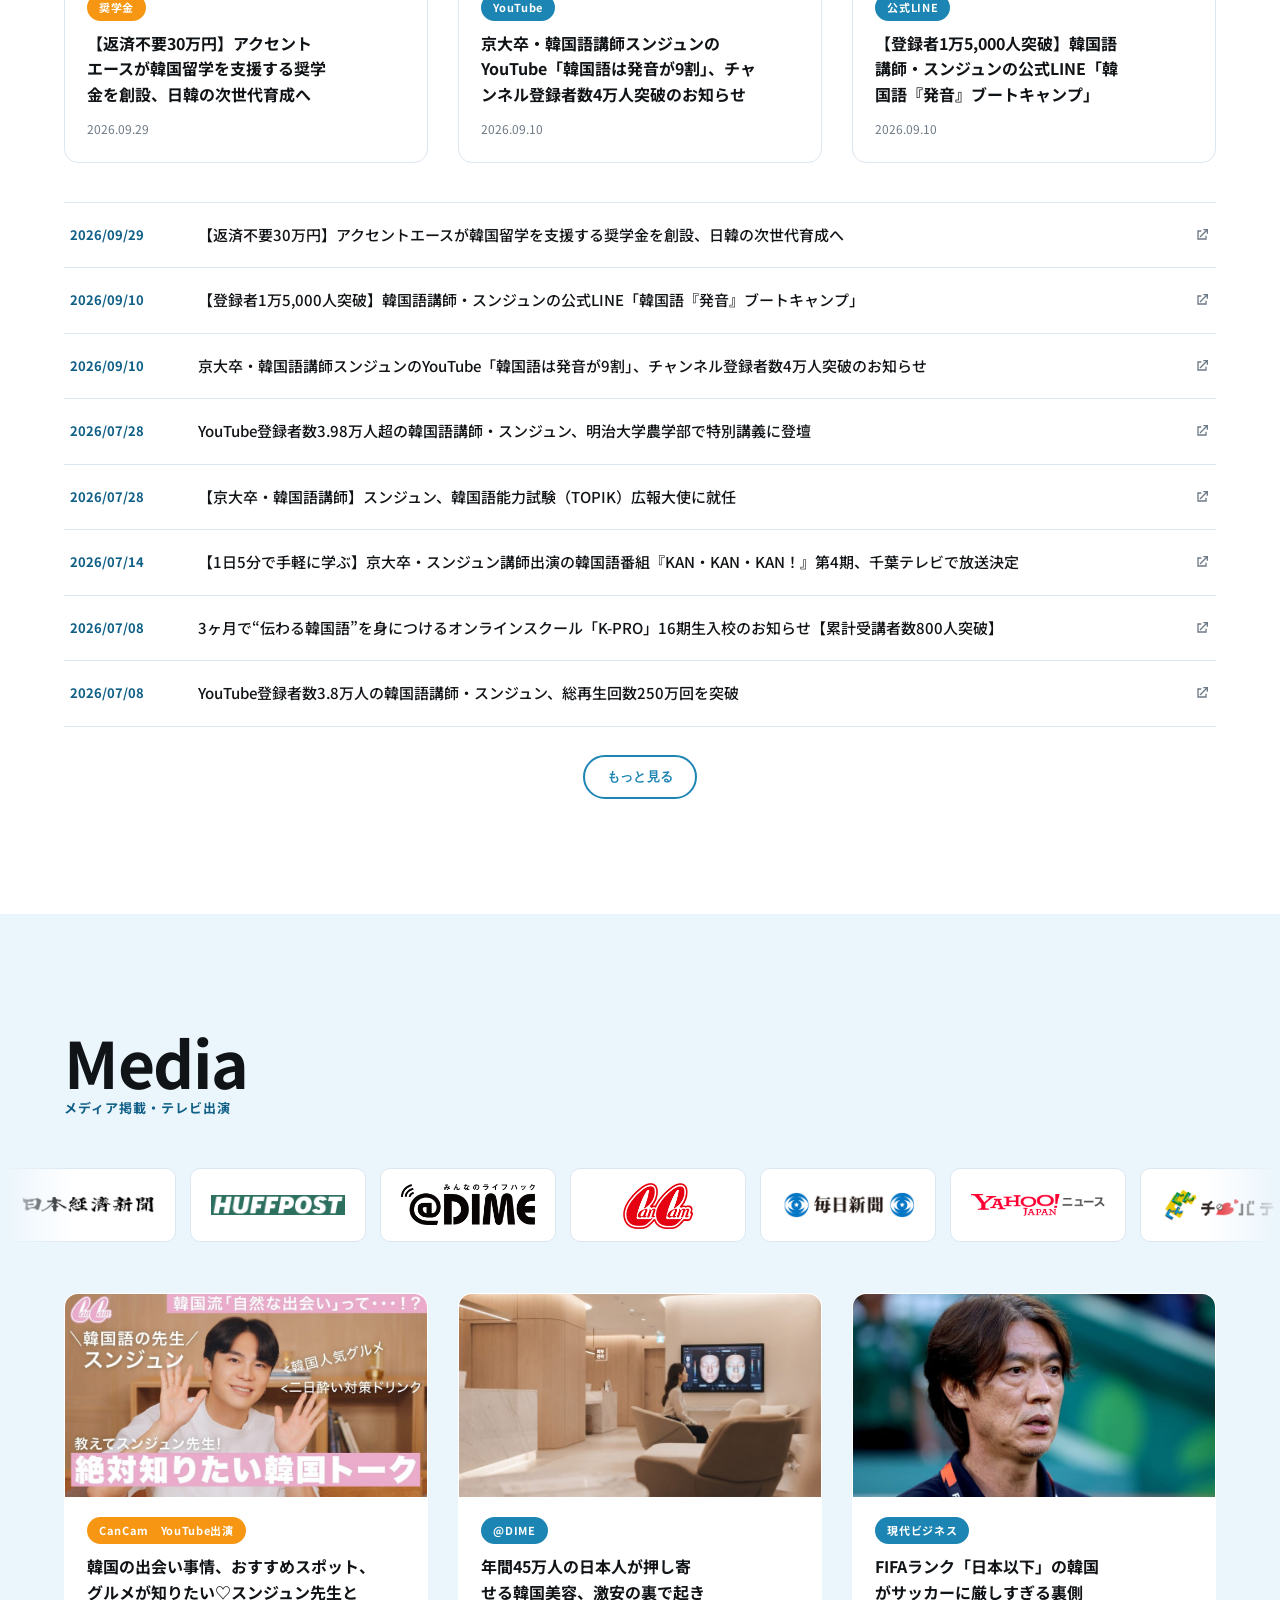
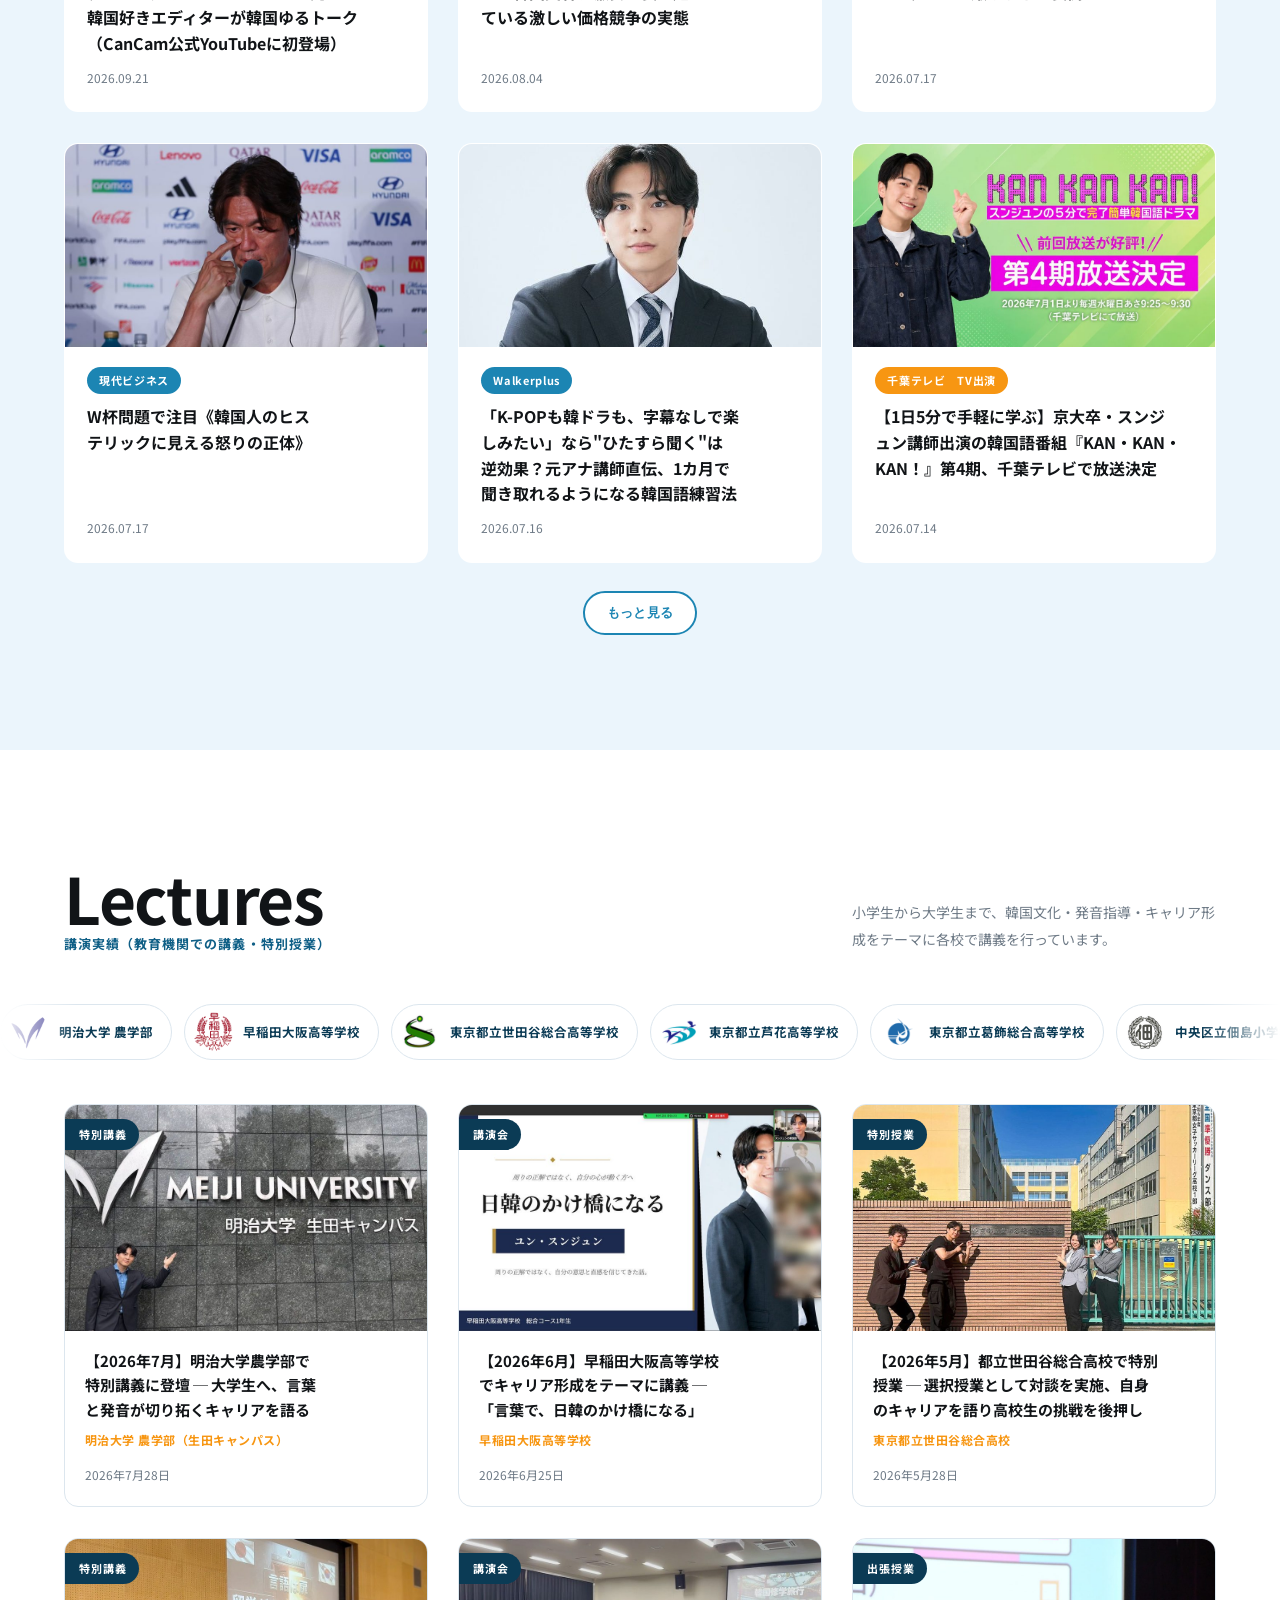
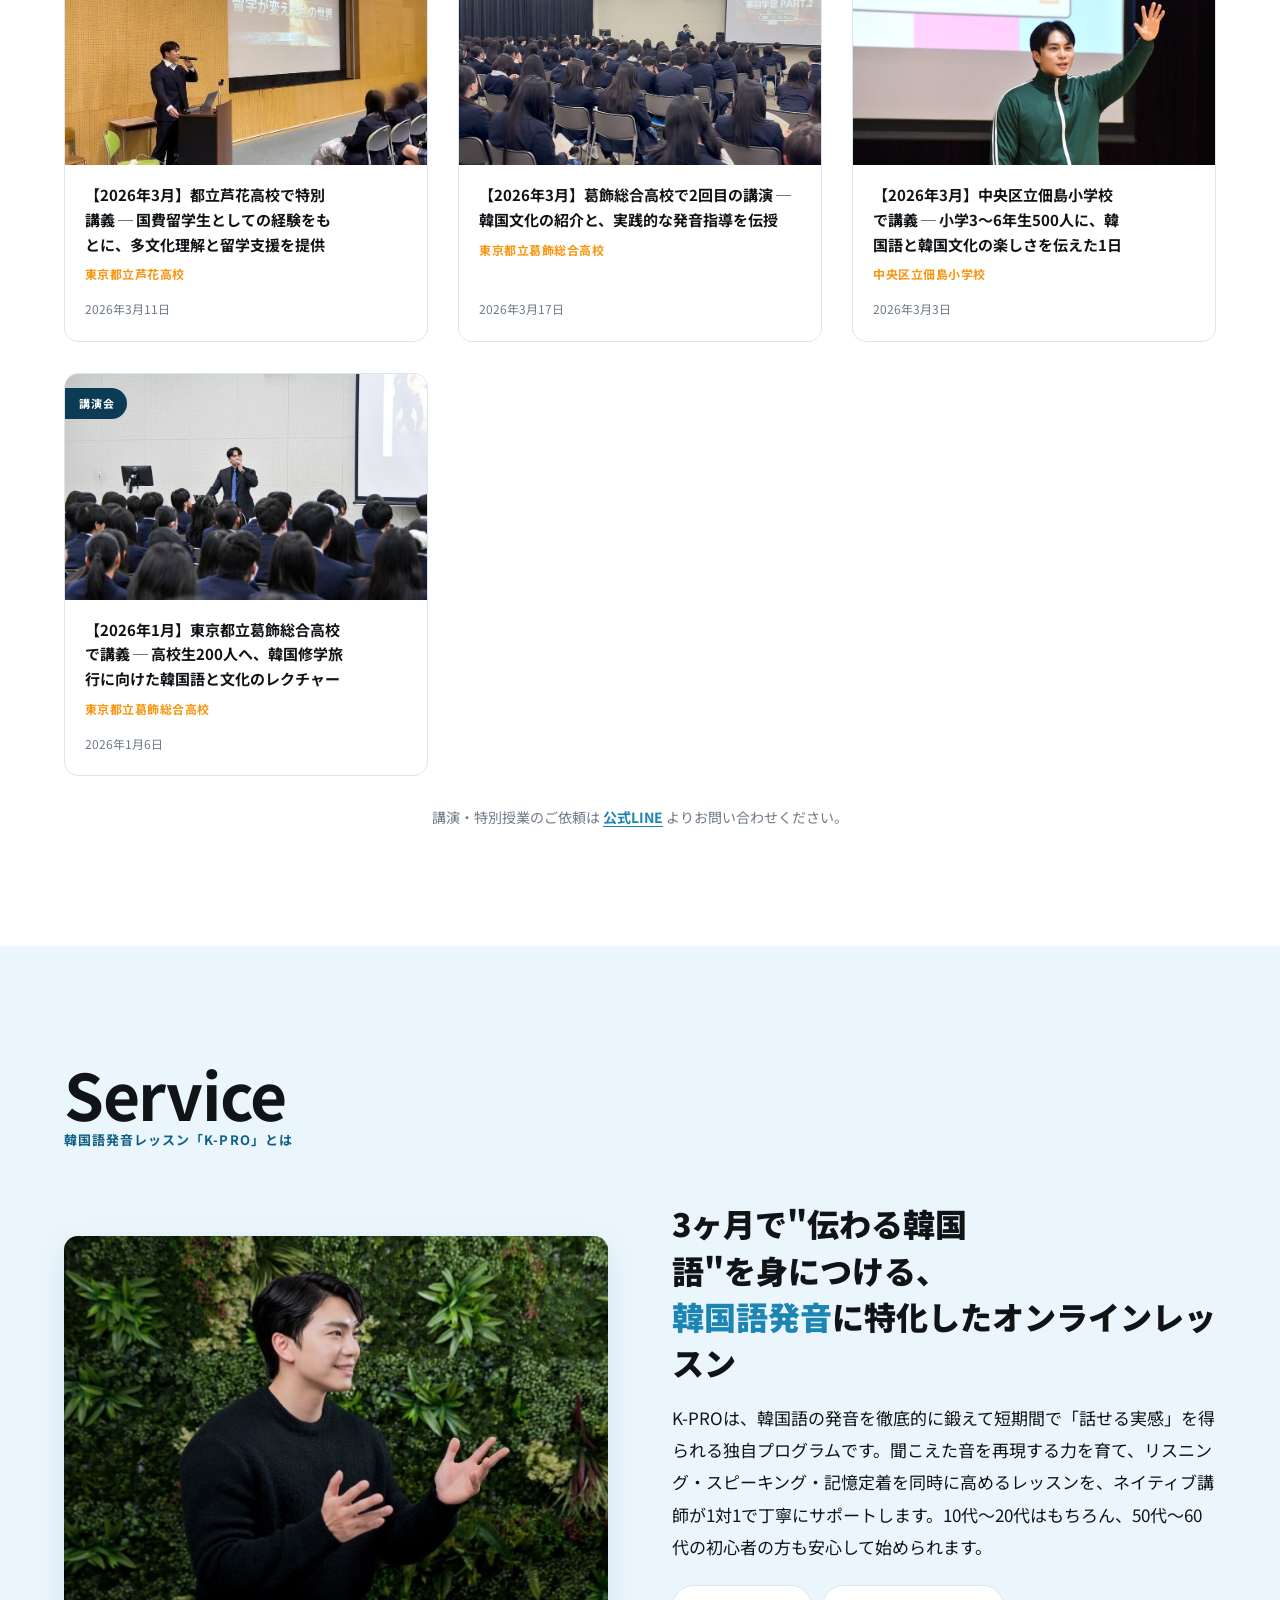
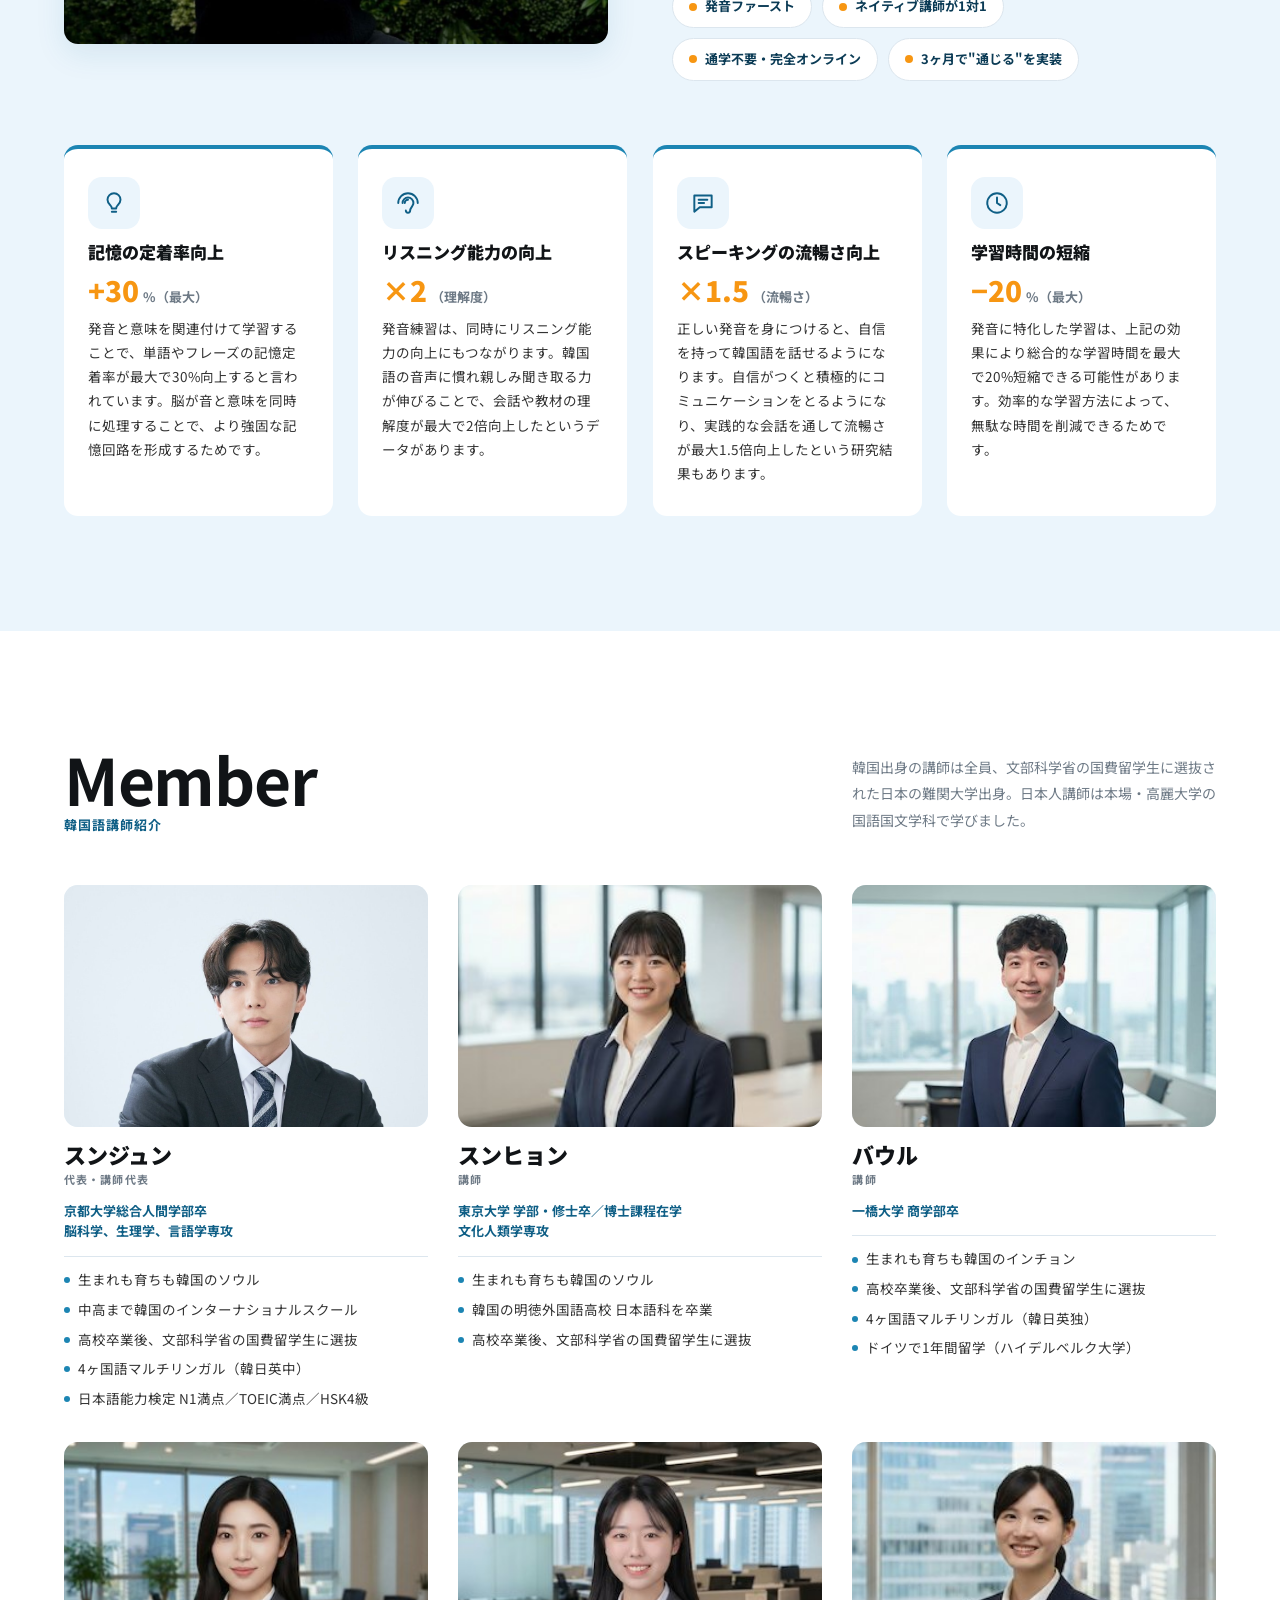
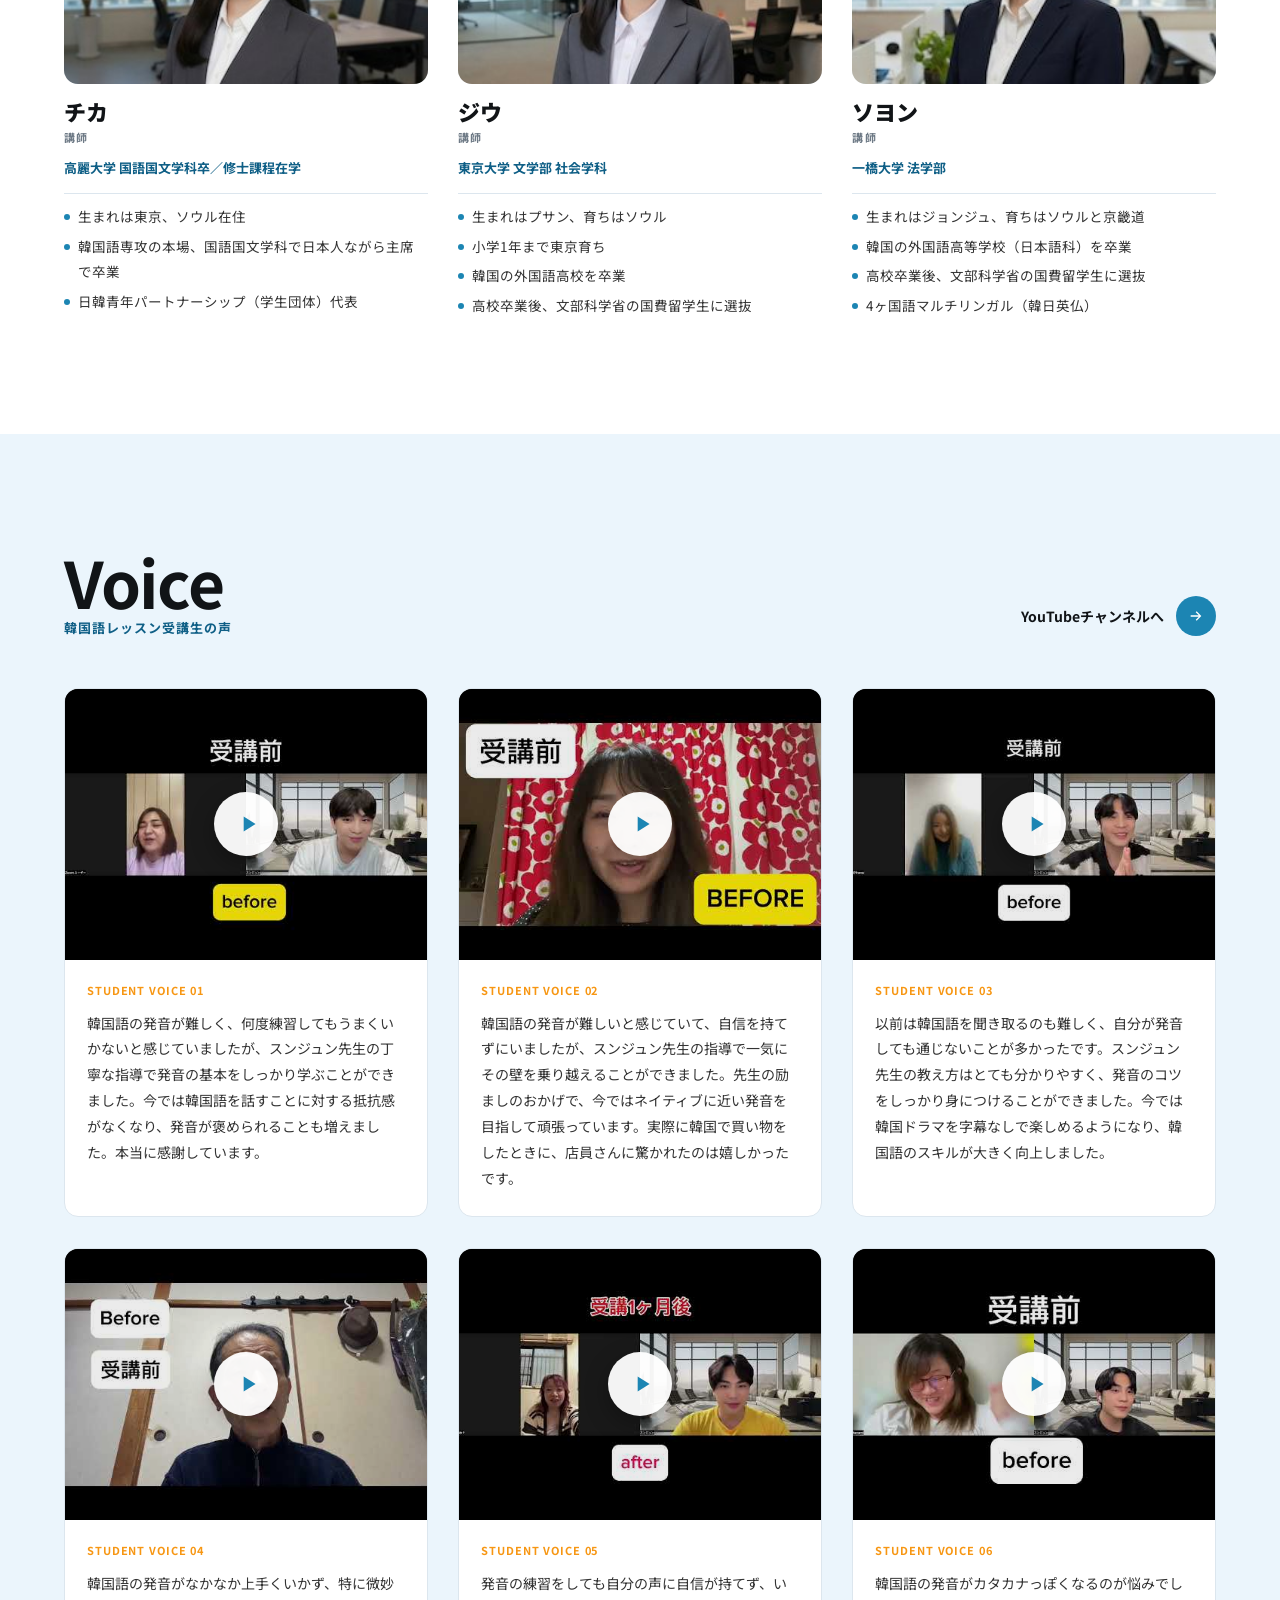
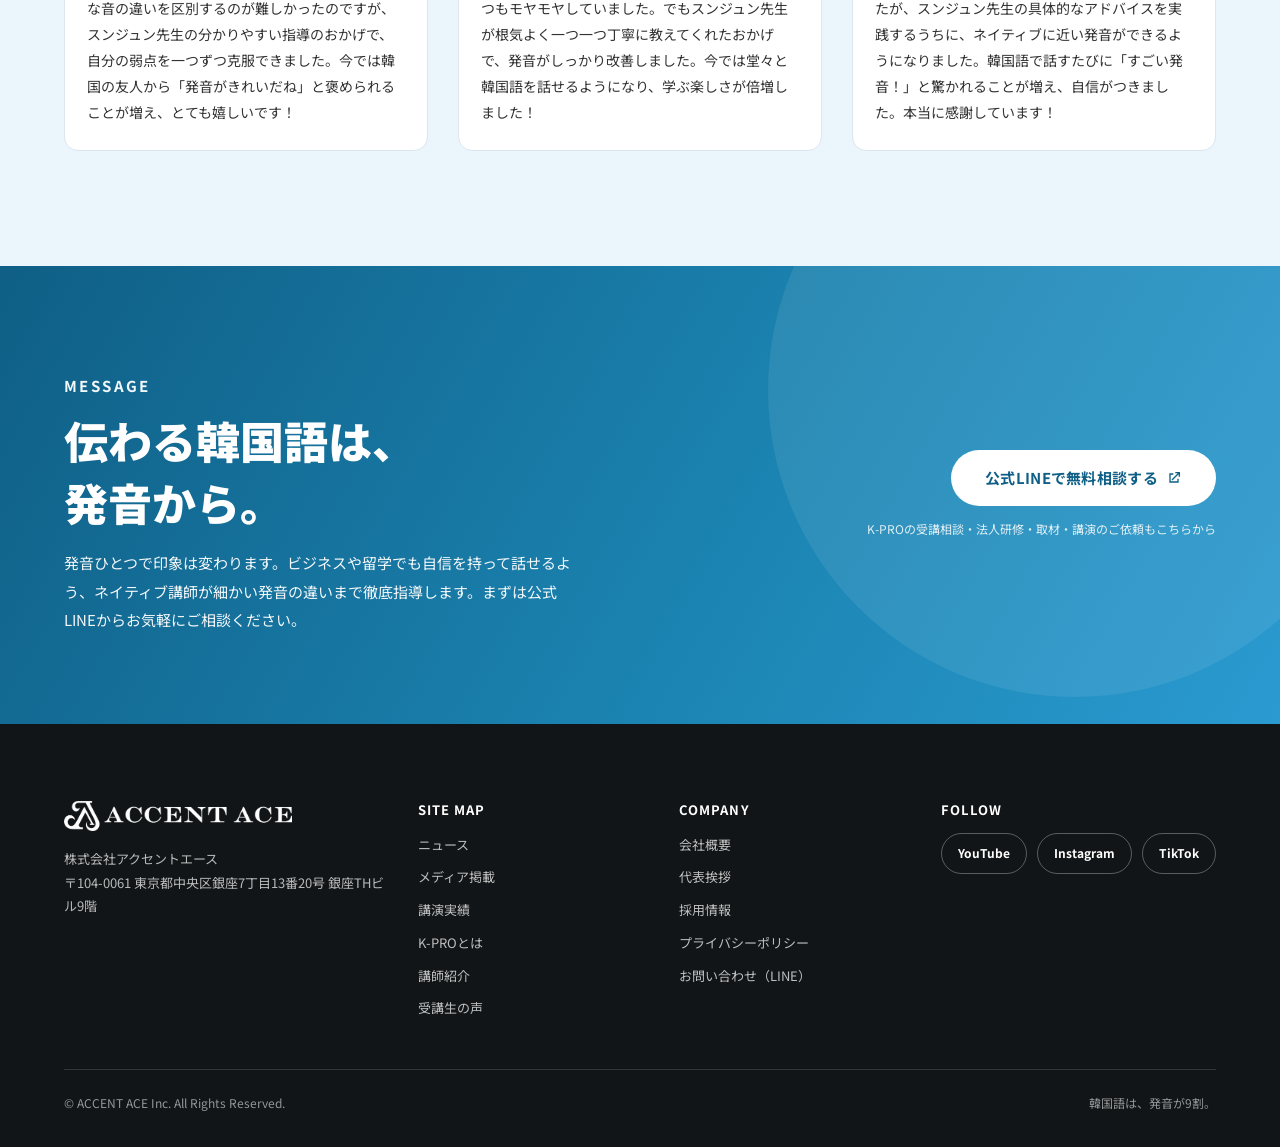
==== commit df1c13c0: "Add files via upload" ====
--- a/index.html
+++ b/index.html
@@ -65,21 +65,31 @@
 </div>
 
 <main>
-<section class="hero hero--banner" aria-label="メインビジュアル">
-  <picture>
-    <source srcset="hero-banner.webp" type="image/webp">
-    <img class="hero__banner" src="hero-banner.jpg" alt="ACCENT ACE 株式会社アクセントエース ― 韓国語は発音が9割。代表・韓国語講師スンジュン" width="2000" height="833" fetchpriority="high">
-  </picture>
-  <div class="container hero__bar">
-    <div>
-      <h1 class="hero__lead">文法からの勉強ではなく、<br>発音からの勉強に変える！</h1>
+<section class="hero hero--fresh" aria-label="メインビジュアル">
+  <div class="hero__deco" aria-hidden="true">
+    <span class="hero__hangul">발음</span>
+    <span class="hero__glow"></span>
+  </div>
+  <div class="container hero__grid">
+    <div class="hero__text">
+      <p class="hero__eyebrow"><span>ACCENT ACE</span>株式会社アクセントエース</p>
+      <h1 class="hero__title">韓国語は、<br><span class="hero__mark">発音が<em>9</em>割。</span></h1>
+      <p class="hero__lead">文法からの勉強ではなく、<br>発音からの勉強に変える！</p>
       <p class="hero__sub">文法ばかりの通じない韓国語から抜け出し、"伝わる"喜びをあなたに。京大卒・元アナウンサーのネイティブ講師が、発音ファーストで最短の"通じる韓国語"へ導きます。</p>
-    </div>
-    <div class="hero__actions">
-      <a class="btn btn--line btn--lg" href="https://lin.ee/EUkxrTY" target="_blank" rel="noopener">公式LINEで無料相談</a>
-      <a class="btn btn--ghost btn--lg" href="#service">K-PROとは</a>
-    </div>
-  </div>
+      <div class="hero__actions">
+        <a class="btn btn--line btn--lg" href="https://lin.ee/EUkxrTY" target="_blank" rel="noopener">公式LINEで無料相談</a>
+        <a class="btn btn--ghost btn--lg" href="#service">K-PROとは</a>
+      </div>
+    </div>
+    <div class="hero__visual">
+      <svg class="hero__rings" viewBox="0 0 100 100" aria-hidden="true"><circle cx="50" cy="50" r="27" fill="#fff" fill-opacity=".62"/><circle cx="50" cy="50" r="33" fill="none" stroke="#fff" stroke-opacity=".75" stroke-width=".5"/><circle cx="50" cy="50" r="39.5" fill="none" stroke="#fff" stroke-opacity=".5" stroke-width=".45"/><circle cx="50" cy="50" r="46" fill="none" stroke="#fff" stroke-opacity=".3" stroke-width=".4"/></svg>
+      <img src="hero-sungjun.webp" alt="代表取締役・韓国語講師 スンジュン" width="768" height="954" fetchpriority="high">
+      <span class="hero__chip hero__chip--a">京都大学卒・元アナウンサー</span>
+      <span class="hero__chip hero__chip--b">TOPIK 広報大使</span>
+      <span class="hero__chip hero__chip--c">4ヶ国語マルチリンガル</span>
+    </div>
+  </div>
+  <svg class="hero__wave" viewBox="0 0 1440 90" preserveAspectRatio="none" aria-hidden="true"><path fill="#fff" d="M0 58c180 34 380 38 600 12s420-46 620-22c90 11 160 28 220 44v-2H0z"/><path fill="#fff" fill-opacity=".45" d="M0 40c220 40 420 30 640 6s460-30 800 30v14H0z"/></svg>
 </section>
 <section class="stats-wrap" aria-label="実績">
   <div class="container">
--- a/style.css
+++ b/style.css
@@ -87,19 +87,56 @@
 .more:hover .arrow{transform:translateX(6px)}
 .lead{font-size:clamp(15px,1.4vw,17px);max-width:38em}
 
-/* ---------- Hero: full-width banner + lead bar ---------- */
-.hero--banner{background:#fff}
-.hero__banner{display:block;width:100%;height:auto}
-.hero__bar{display:grid;grid-template-columns:1.25fr 1fr;gap:28px;align-items:center;padding-block:clamp(24px,3.5vw,44px)}
-.hero__lead{font-size:clamp(20px,1.9vw,26px);font-weight:900;line-height:1.5;letter-spacing:.02em;color:var(--blue-ink)}
-.hero__sub{margin-top:10px;font-size:clamp(15px,1.25vw,16px);line-height:1.9;color:#222}
-.hero__actions{display:flex;gap:12px;flex-wrap:wrap;justify-content:flex-end}
+/* ---------- Hero: fresh blue, cutout portrait, sound-wave rings ---------- */
+.hero--fresh{position:relative;overflow:hidden;isolation:isolate;background:linear-gradient(118deg,#F2FAFF 0%,#D8F0FF 34%,#A5DCFB 68%,#62C0F3 100%)}
+.hero__deco{position:absolute;inset:0;z-index:-1;pointer-events:none}
+.hero__hangul{position:absolute;right:-1%;top:-6%;font-size:clamp(170px,29vw,430px);font-weight:900;line-height:1;letter-spacing:-.05em;color:rgba(255,255,255,.26);white-space:nowrap;font-family:"Apple SD Gothic Neo","Noto Sans KR","Malgun Gothic",var(--font-ja)}
+.hero__glow{position:absolute;left:-12%;top:-30%;width:62%;aspect-ratio:1;border-radius:50%;background:radial-gradient(closest-side,rgba(255,255,255,.95),rgba(255,255,255,0))}
+.hero__grid{display:grid;grid-template-columns:1.08fr .92fr;gap:clamp(12px,3vw,40px);align-items:end;min-height:clamp(460px,52vw,640px);padding-top:clamp(32px,4.5vw,60px)}
+.hero__text{align-self:center;padding-bottom:clamp(64px,8vw,110px)}
+.hero__eyebrow{display:flex;align-items:center;gap:14px;font-size:12.5px;font-weight:700;letter-spacing:.12em;color:var(--blue-deep)}
+.hero__eyebrow span{font-family:var(--font-en);font-size:18px;font-weight:600;letter-spacing:.3em;color:var(--blue-ink);padding-right:14px;border-right:1px solid rgba(11,59,85,.35)}
+.hero__title{margin-top:clamp(14px,2vw,22px);font-size:clamp(40px,6.1vw,86px);font-weight:900;line-height:1.2;letter-spacing:.02em;color:var(--blue-ink)}
+.hero__mark{display:inline-block;padding:0 .12em 0 .04em;background:linear-gradient(transparent 66%,rgba(255,221,87,.9) 66%,rgba(255,221,87,.9) 93%,transparent 93%)}
+.hero__title em{font-style:normal;font-family:var(--font-en);font-weight:600;font-size:1.5em;line-height:.8;color:var(--blue);margin:0 .04em;vertical-align:-.03em;font-variant-numeric:lining-nums;font-feature-settings:"lnum" 1}
+.hero__lead{margin-top:clamp(18px,2.2vw,26px);font-size:clamp(19px,1.85vw,25px);font-weight:900;line-height:1.55;letter-spacing:.02em;color:var(--blue-deep)}
+.hero__sub{margin-top:10px;font-size:clamp(15px,1.2vw,16px);line-height:1.95;color:#1D3A4A;max-width:33em}
+.hero__actions{display:flex;gap:12px;flex-wrap:wrap;margin-top:clamp(22px,2.6vw,30px)}
+.hero--fresh .btn--ghost{background:rgba(255,255,255,.9)}
+.hero__visual{position:relative;display:flex;justify-content:center;align-self:end}
+.hero__visual img{position:relative;z-index:2;display:block;width:min(100%,480px);height:auto;filter:drop-shadow(0 18px 28px rgba(11,59,85,.2))}
+.hero__rings{position:absolute;z-index:1;left:50%;top:40%;width:128%;aspect-ratio:1;transform:translate(-50%,-50%)}
+.hero__chip{position:absolute;z-index:3;display:flex;align-items:center;gap:8px;background:#fff;border-radius:999px;padding:10px 18px 10px 14px;font-size:13px;font-weight:700;color:var(--blue-ink);white-space:nowrap;box-shadow:0 10px 26px rgba(11,59,85,.16)}
+.hero__chip::before{content:"";width:9px;height:9px;border-radius:50%;background:var(--orange);flex:none}
+.hero__chip--a{left:-6%;top:22%}
+.hero__chip--b{right:-3%;top:46%}
+.hero__chip--b::before{background:var(--blue)}
+.hero__chip--c{left:-2%;bottom:20%}
+.hero__chip--c::before{background:var(--green)}
+.hero__wave{position:absolute;left:0;right:0;bottom:-1px;width:100%;height:clamp(36px,6vw,90px);z-index:1;pointer-events:none}
+.hero--fresh .hero__grid{position:relative;z-index:2}
+@media (prefers-reduced-motion:no-preference){
+  .hero__chip{animation:chipfloat 5.5s ease-in-out infinite}
+  .hero__chip--b{animation-delay:-1.8s}.hero__chip--c{animation-delay:-3.4s}
+  @keyframes chipfloat{0%,100%{transform:translateY(0)}50%{transform:translateY(-7px)}}
+}
 .sp-only{display:none}
-@media (max-width:820px){
-  .hero__bar{grid-template-columns:1fr;gap:20px;padding-block:22px 8px}
-  .hero__actions{justify-content:flex-start}
+@media (max-width:900px){
+  .hero__grid{grid-template-columns:1fr;min-height:0;gap:0;padding-top:28px}
+  .hero__text{padding-bottom:18px}
+  .hero__title{font-size:clamp(40px,11.5vw,64px)}
   .hero__lead{font-size:21px}
   .hero__sub{font-size:16.5px}
+  .hero__visual{margin-top:6px;padding-bottom:0}
+  .hero__visual img{width:min(74%,340px)}
+  .hero__rings{width:min(118%,520px);top:42%}
+  .hero__eyebrow{gap:10px;font-size:11px;letter-spacing:.06em;white-space:nowrap}
+  .hero__eyebrow span{font-size:14px;letter-spacing:.22em;padding-right:10px}
+  .hero__chip{font-size:12px;padding:8px 14px 8px 11px}
+  .hero__chip--a{left:0;top:50%}
+  .hero__chip--b{right:0;top:65%}
+  .hero__chip--c{left:5%;top:81%;bottom:auto}
+  .hero__hangul{top:auto;bottom:6%;right:-6%;font-size:58vw}
   .sp-only{display:inline}
 }
 .stats-wrap{background:#fff;padding-block:clamp(20px,3vw,36px) 0}
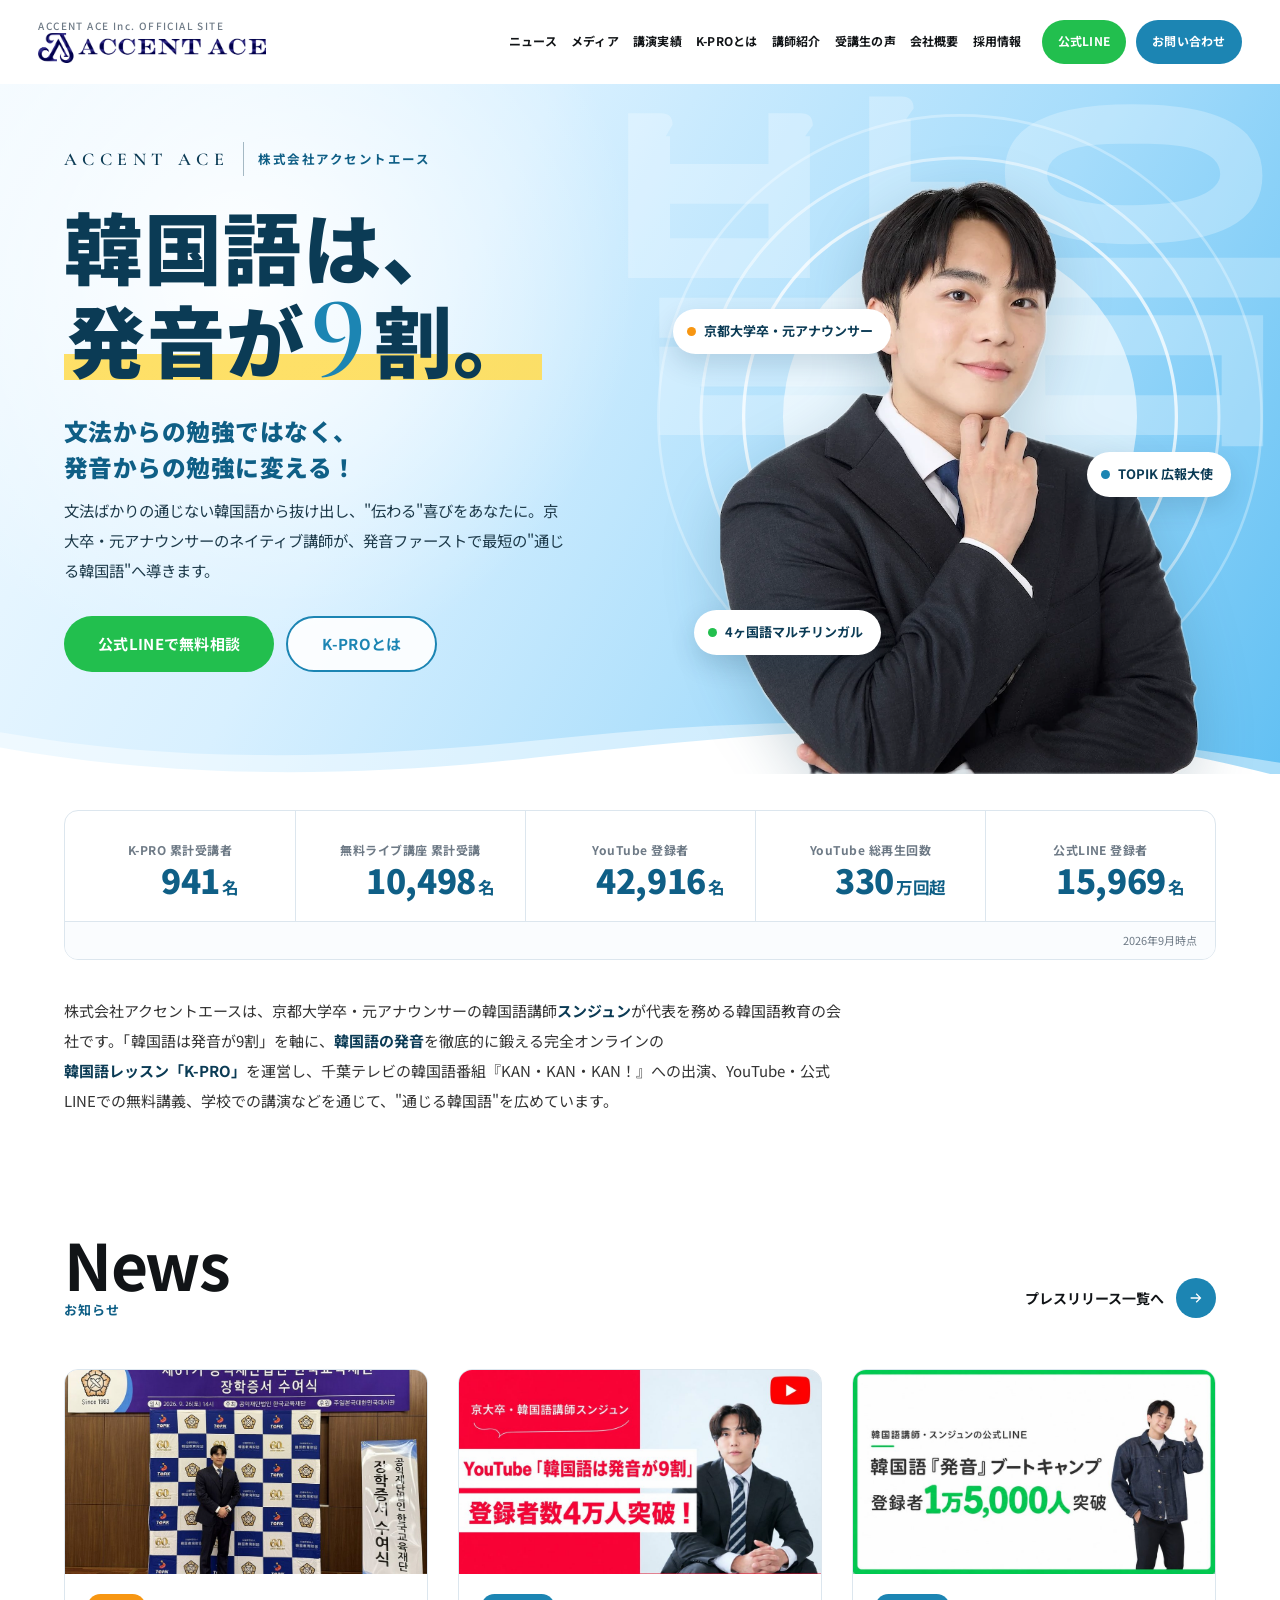
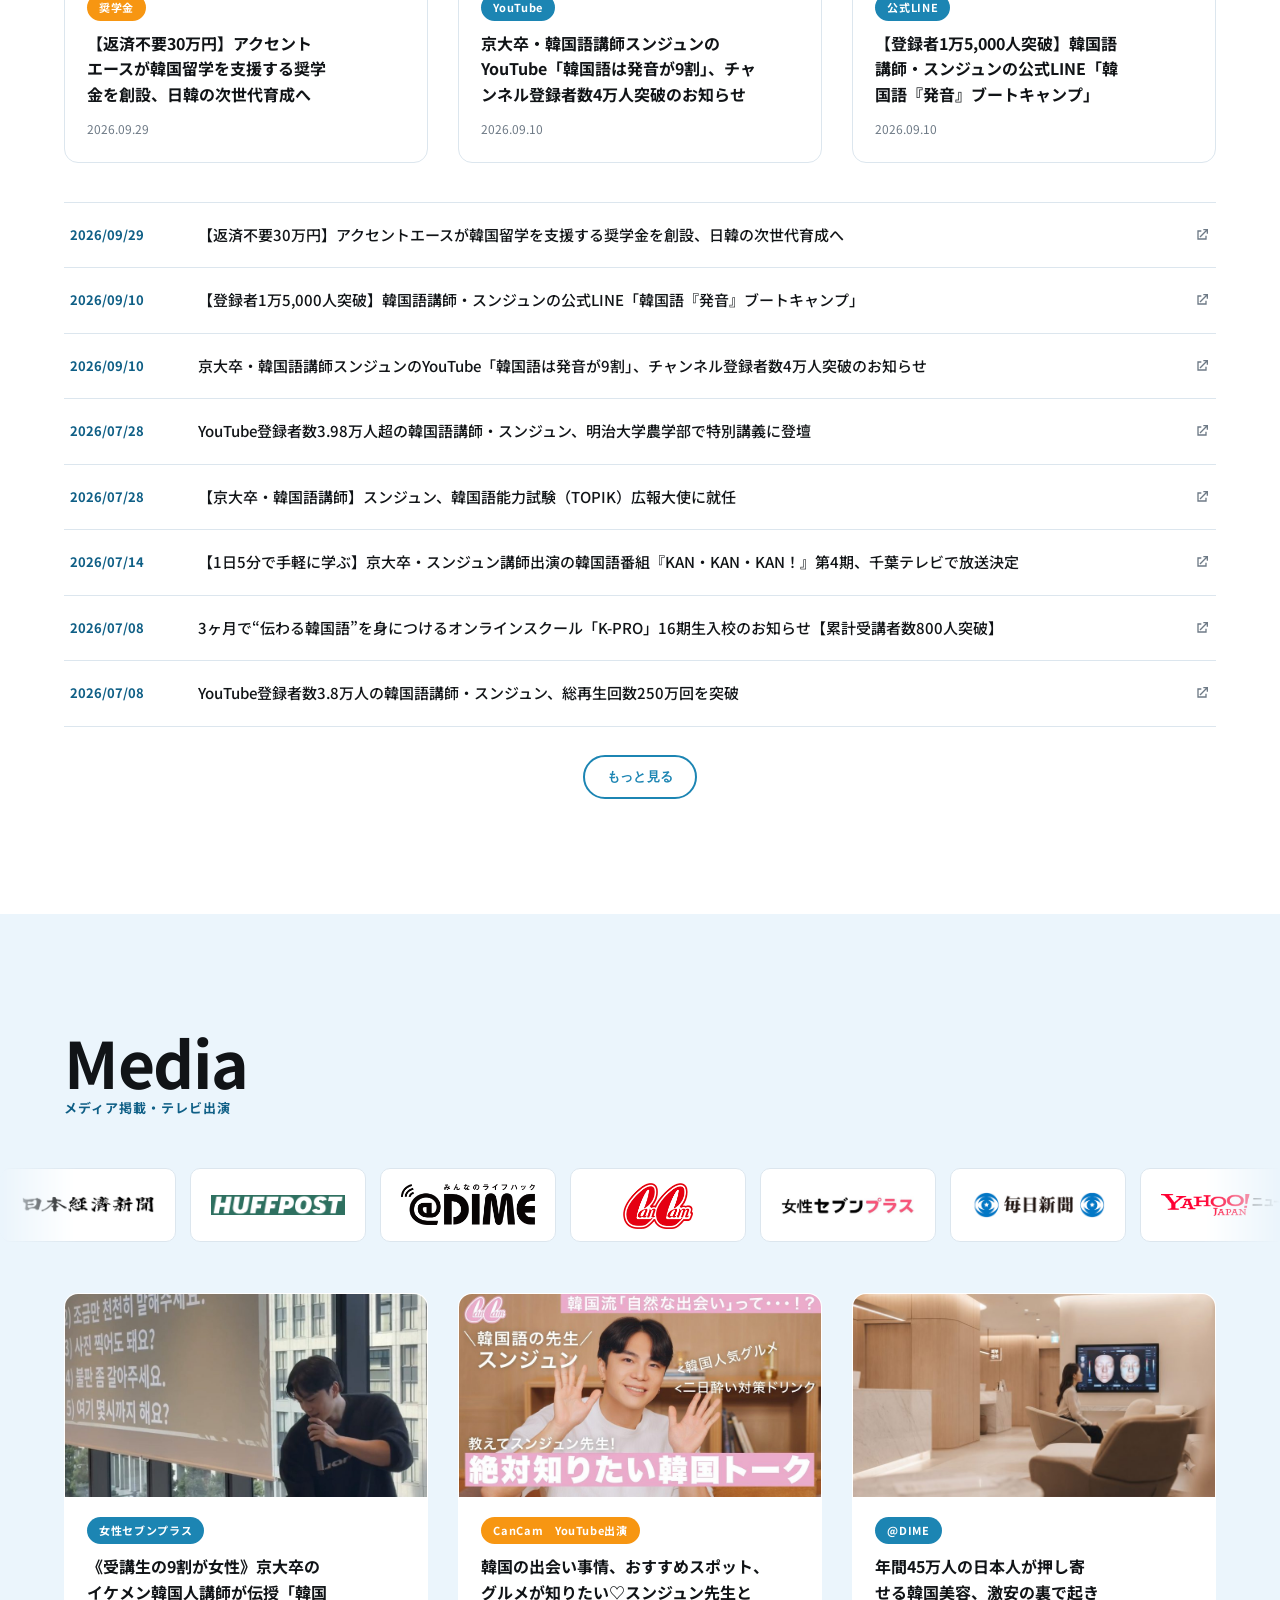
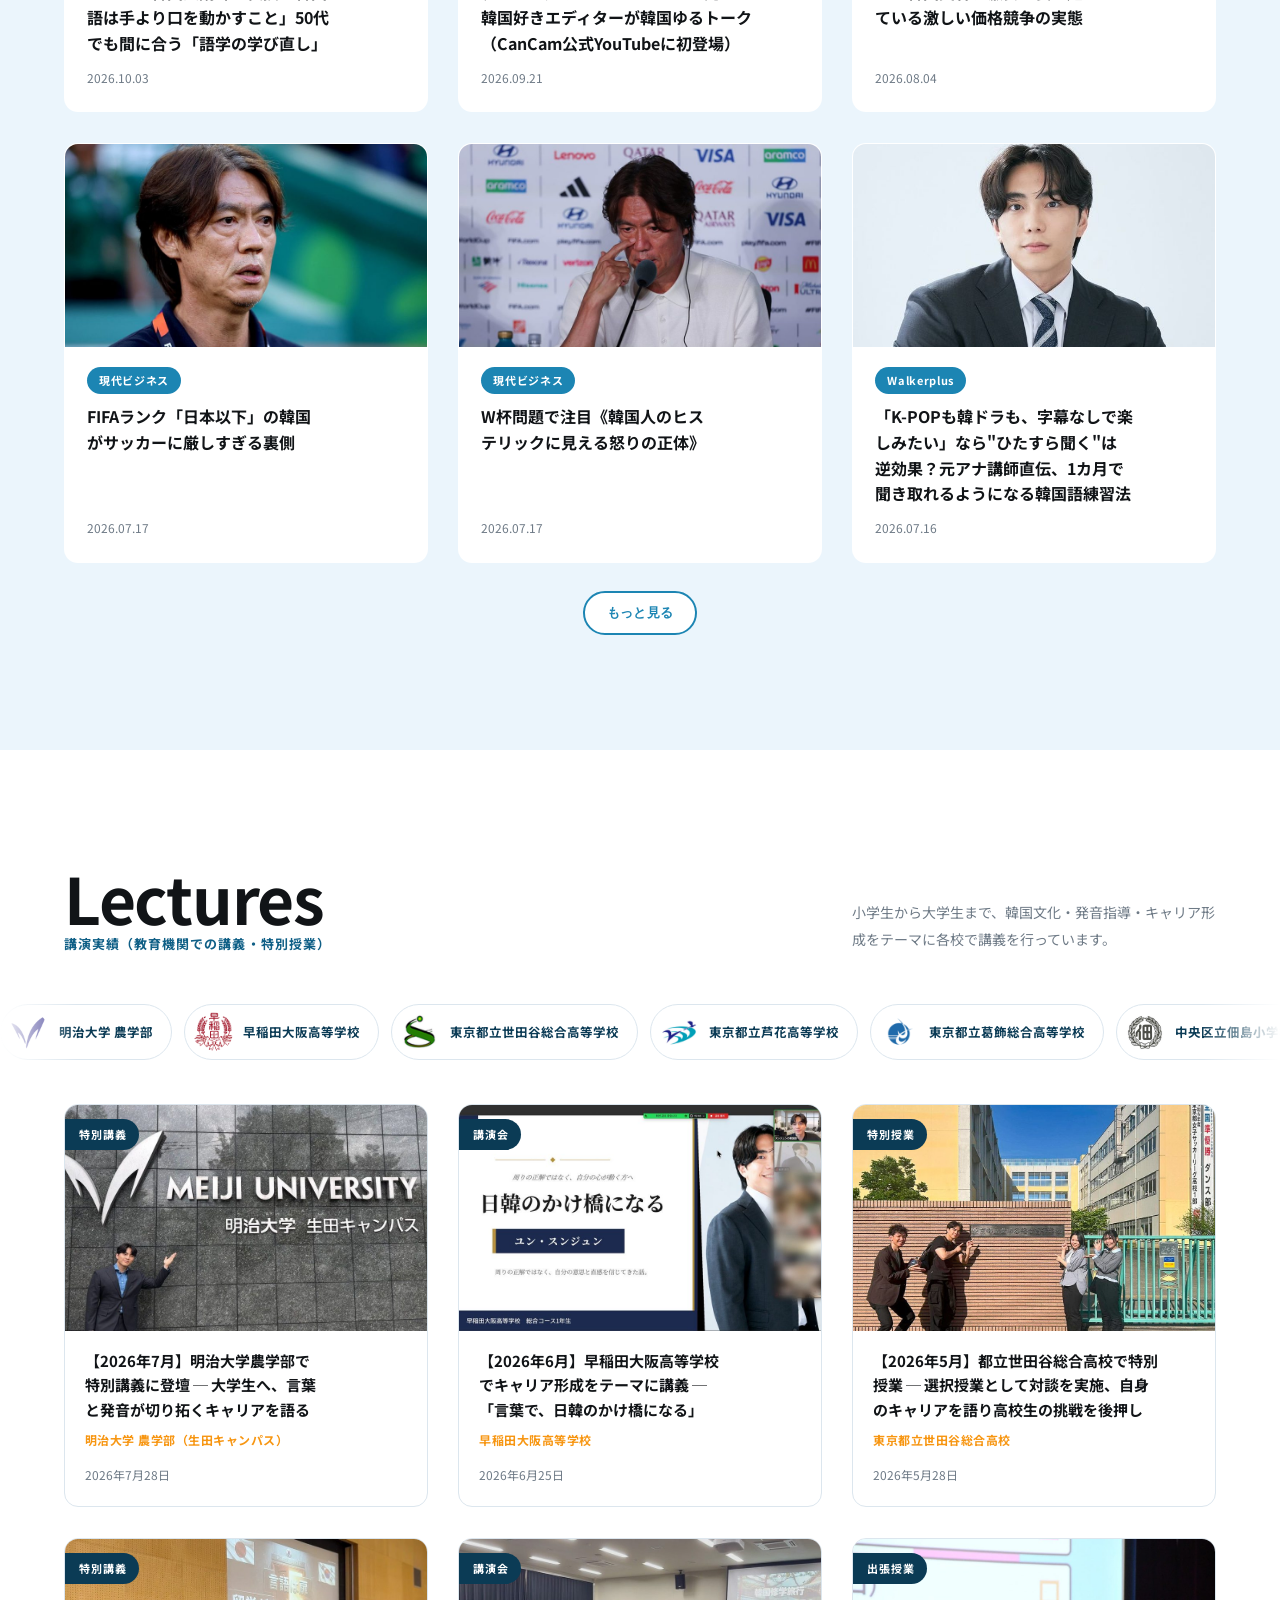
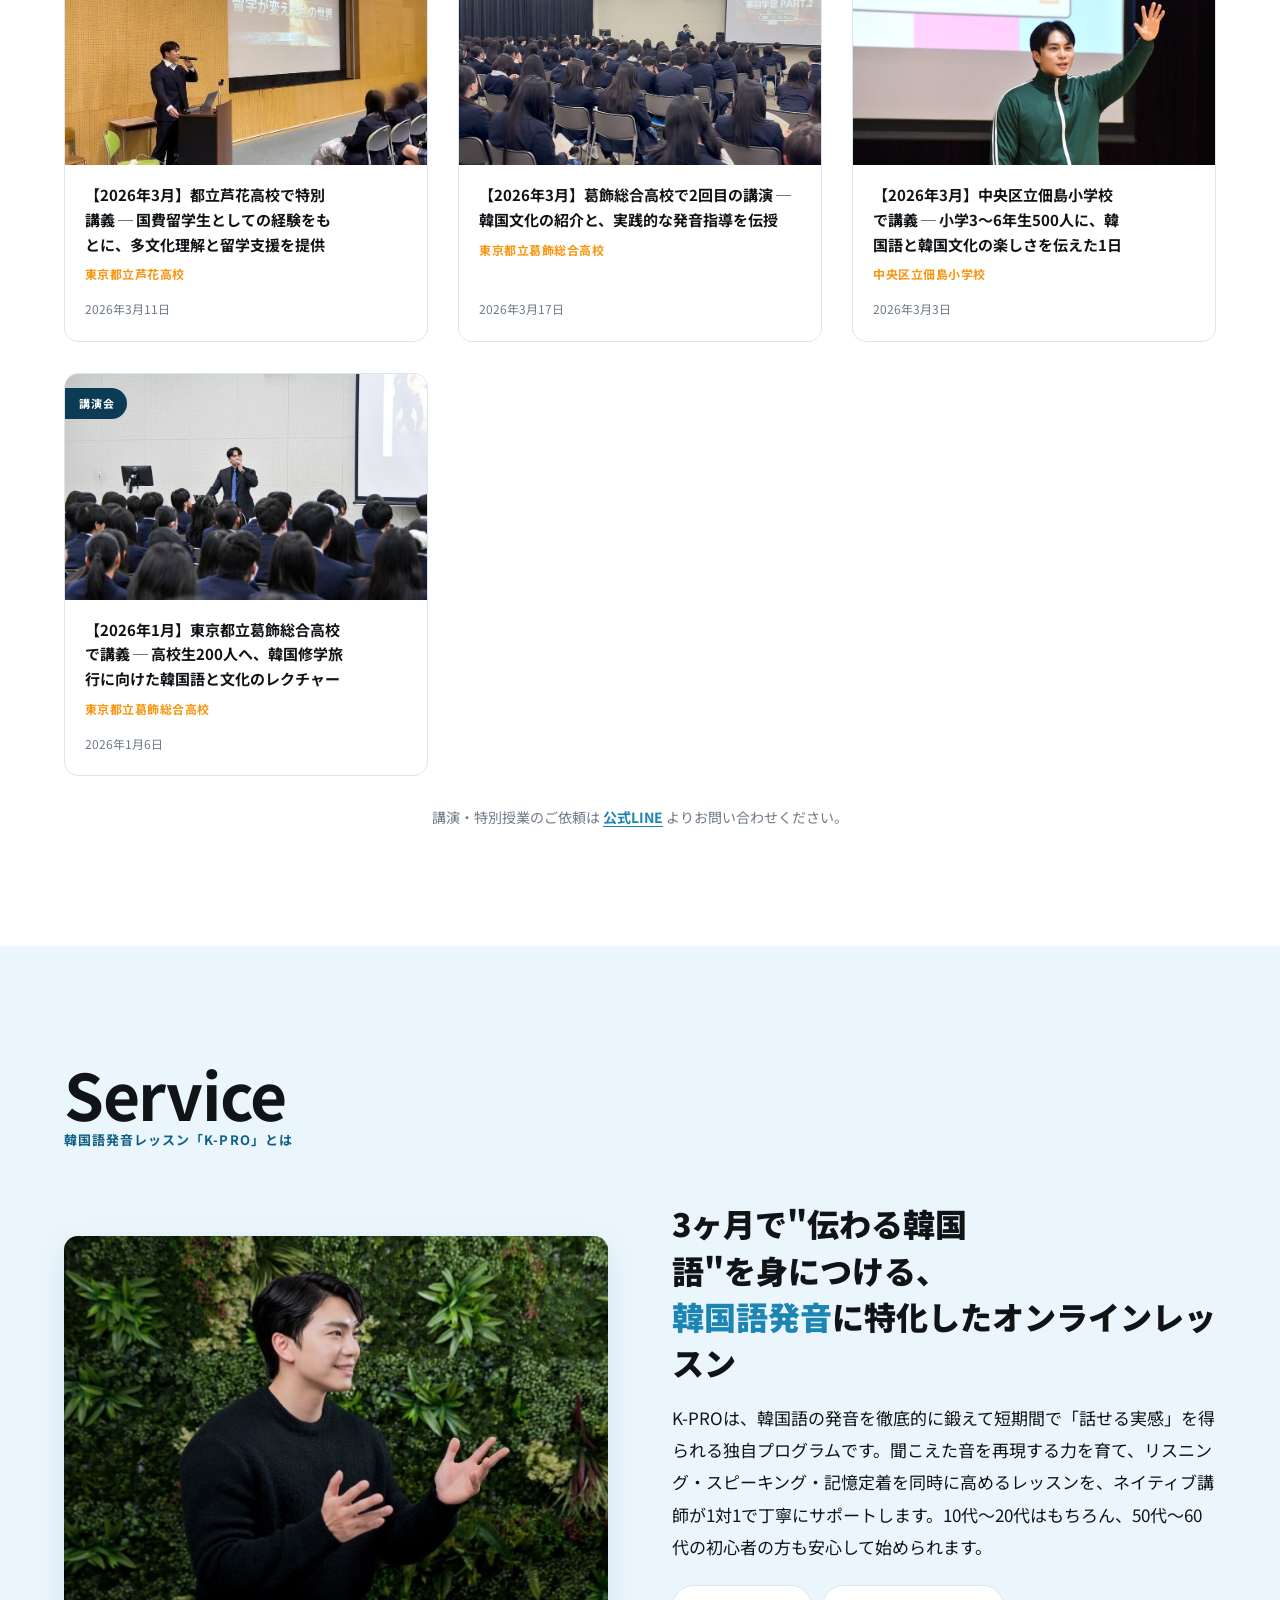
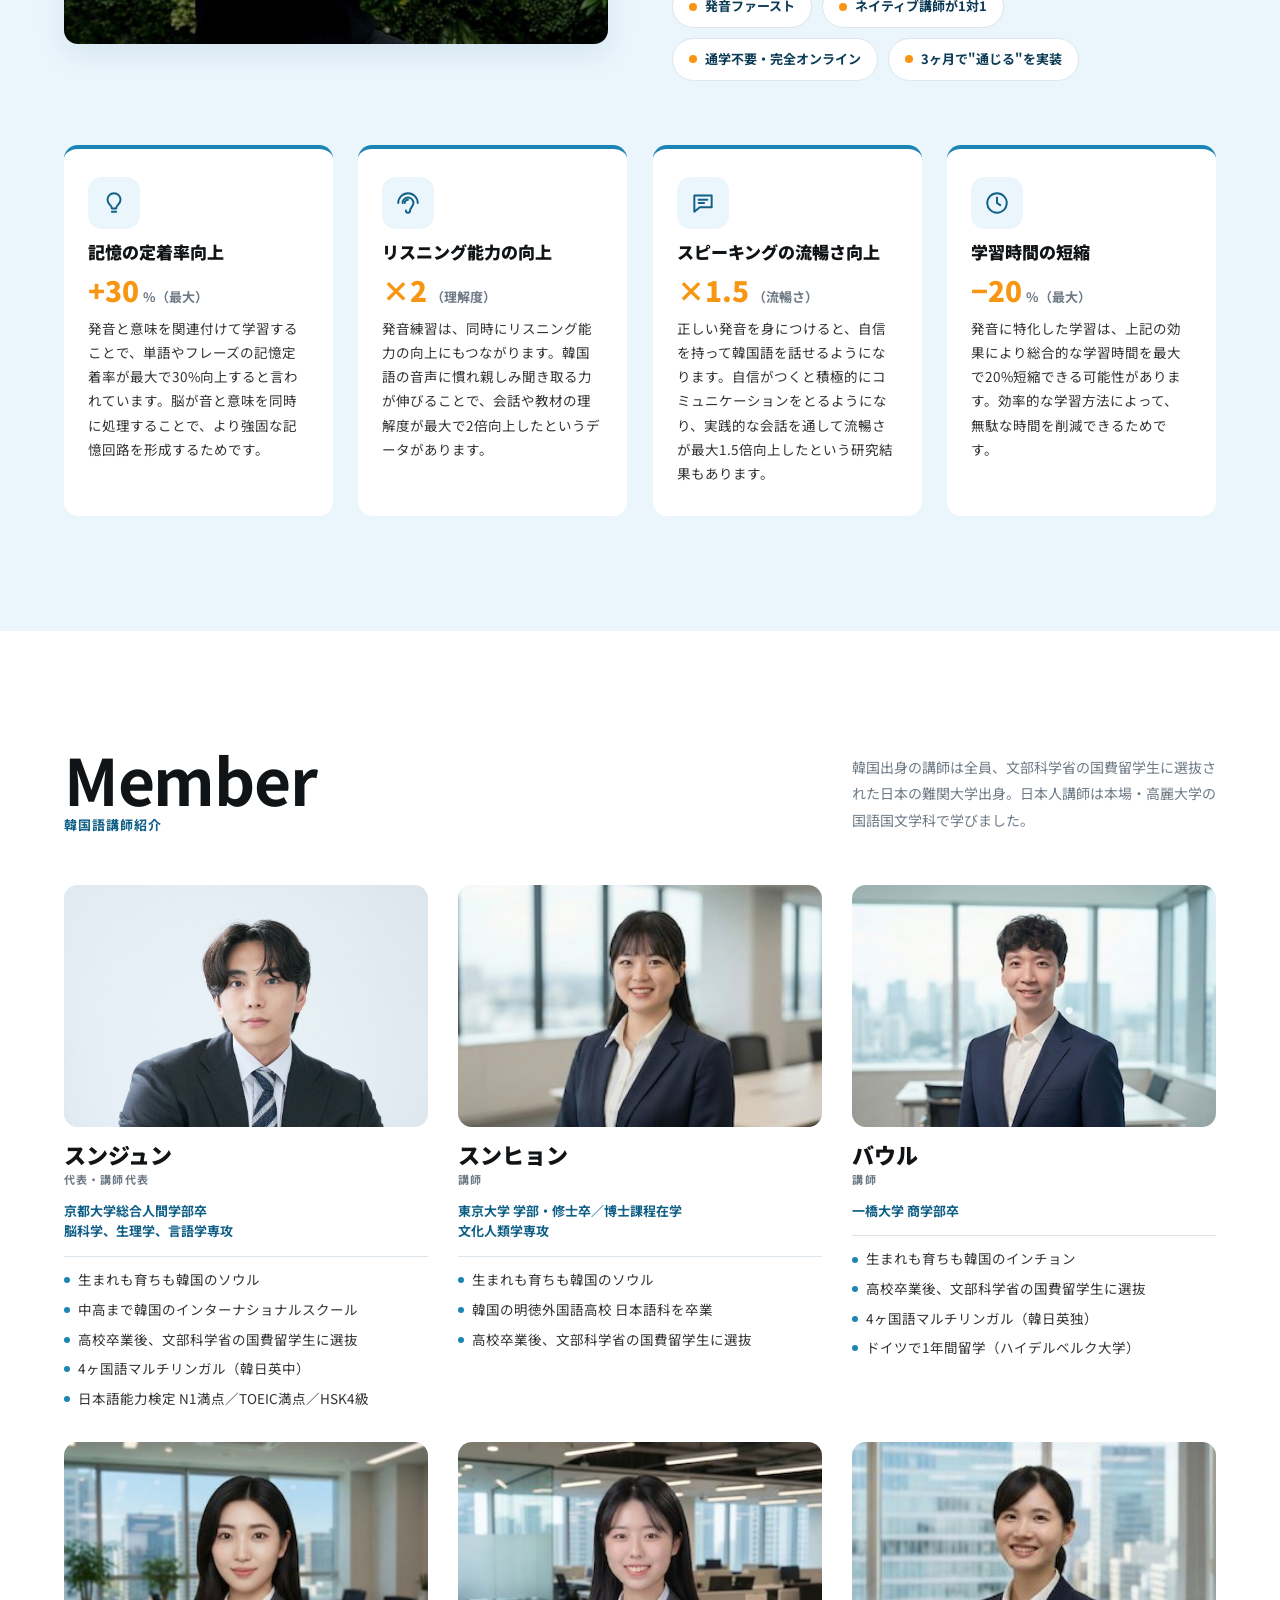
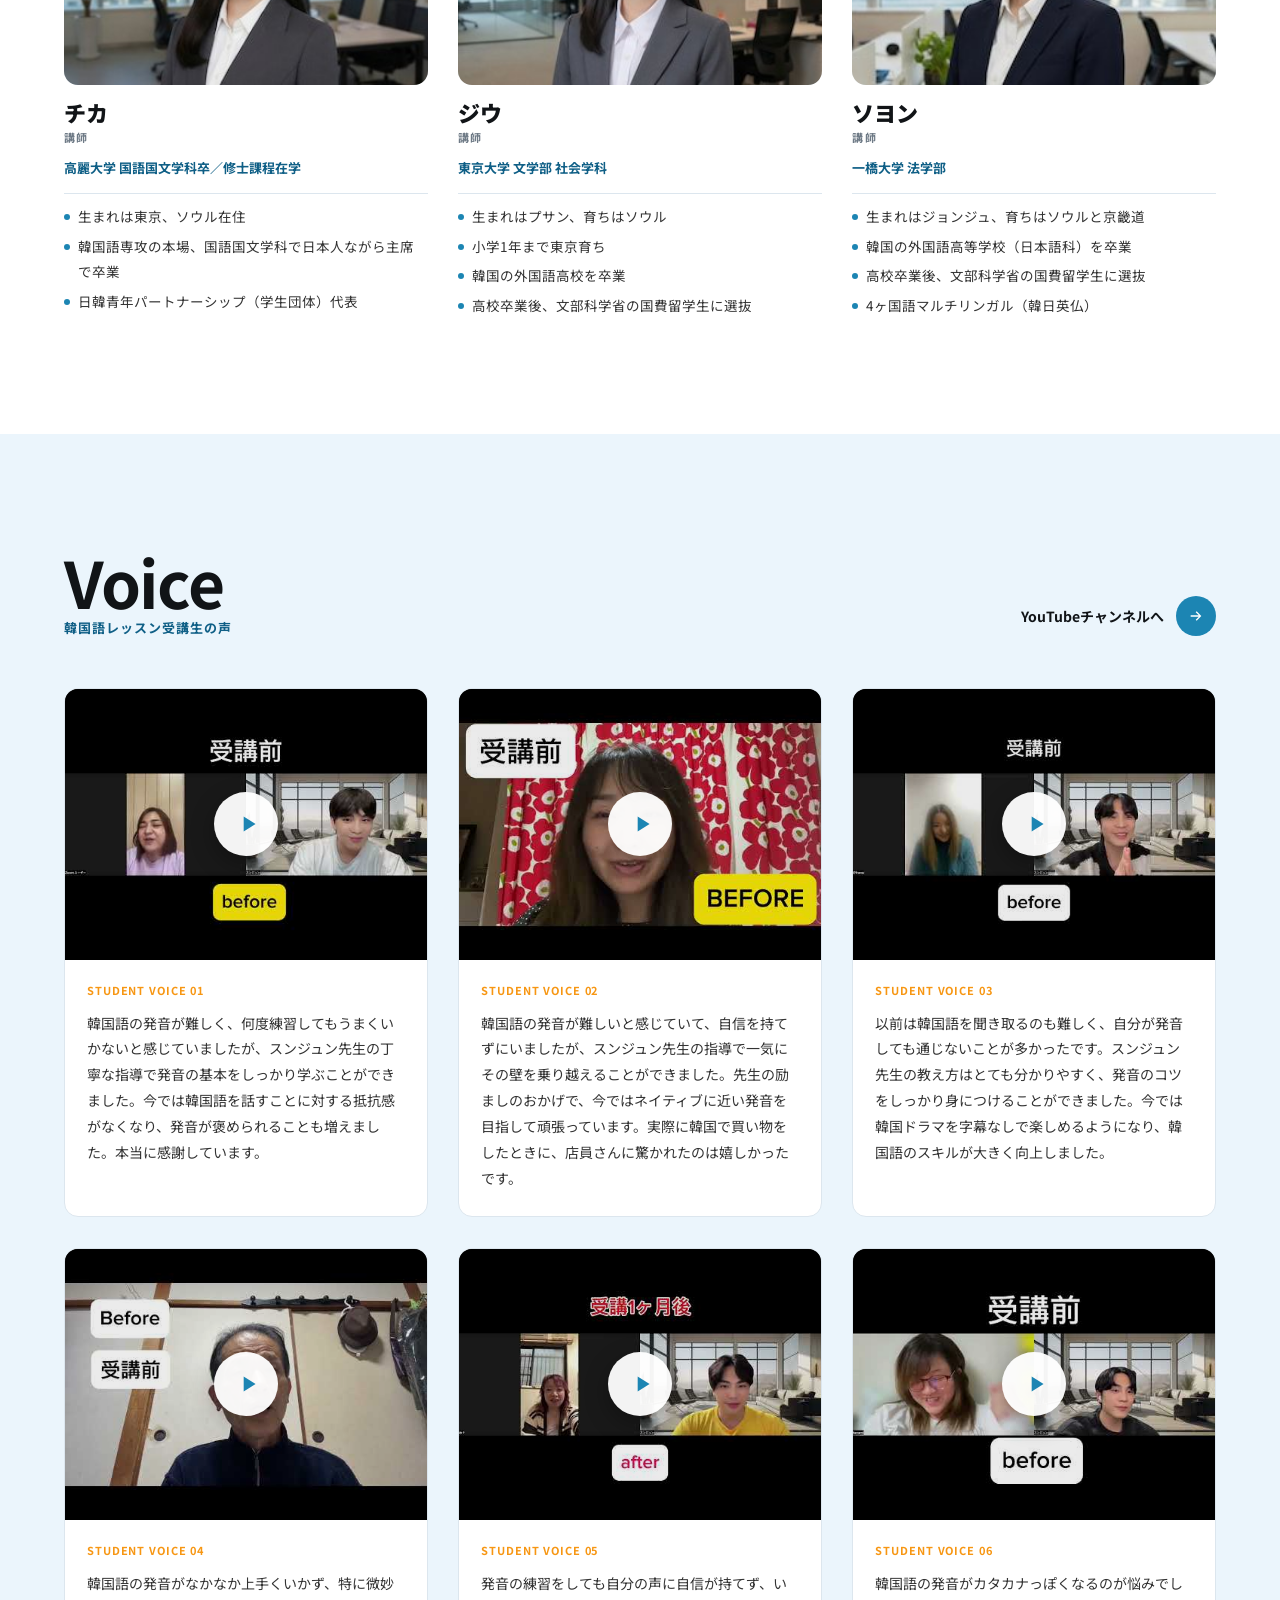
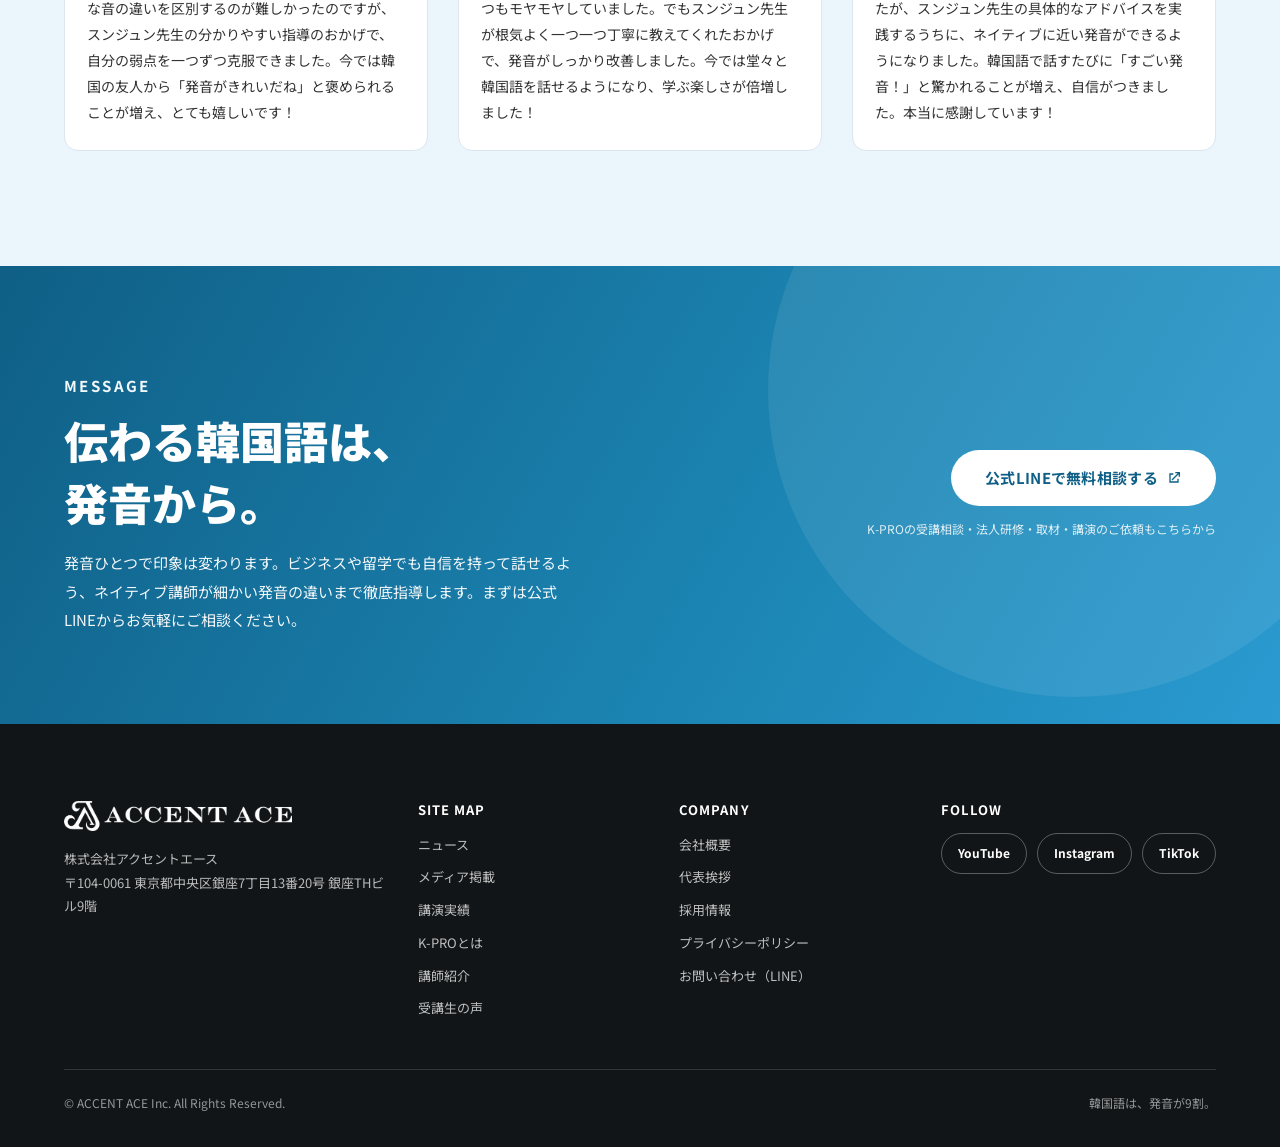
==== commit a643f0da: "Add files via upload" ====
--- a/index.html
+++ b/index.html
@@ -143,6 +143,7 @@
         <li><img src="media-huffpost.png" alt="HUFFPOST" loading="lazy"></li>
         <li><img src="media-dime.png" alt="@DIME" loading="lazy"></li>
         <li><img src="media-cancam.png" alt="CanCam" loading="lazy"></li>
+        <li><img src="media-j7p-logo.png" alt="女性セブンプラス" loading="lazy"></li>
         <li><img src="media-mainichi-shimbun.png" alt="毎日新聞" loading="lazy"></li>
         <li><img src="media-yahoo-news.png" alt="Yahoo!ニュース" loading="lazy"></li>
         <li><img src="media-chiba-tv.png" alt="チバテレ" loading="lazy"></li>
@@ -160,6 +161,7 @@
         <li aria-hidden="true"><img src="media-huffpost.png" alt="" loading="lazy"></li>
         <li aria-hidden="true"><img src="media-dime.png" alt="" loading="lazy"></li>
         <li aria-hidden="true"><img src="media-cancam.png" alt="" loading="lazy"></li>
+        <li aria-hidden="true"><img src="media-j7p-logo.png" alt="" loading="lazy"></li>
         <li aria-hidden="true"><img src="media-mainichi-shimbun.png" alt="" loading="lazy"></li>
         <li aria-hidden="true"><img src="media-yahoo-news.png" alt="" loading="lazy"></li>
         <li aria-hidden="true"><img src="media-chiba-tv.png" alt="" loading="lazy"></li>
@@ -176,6 +178,10 @@
   </div>
   <div class="container">
     <div class="grid-3 reveal" id="media-grid">
+      <a class="card" href="https://j7p.jp/182932" target="_blank" rel="noopener">
+        <div class="card__img"><img src="media-j7p.jpg" alt="" width="900" height="554" loading="lazy"></div>
+        <div class="card__body"><span class="badge">女性セブンプラス</span><h3 class="card__title">《受講生の9割が女性》京大卒のイケメン韓国人講師が伝授「韓国語は手より口を動かすこと」50代でも間に合う「語学の学び直し」</h3><time class="card__date" datetime="2026-10-03">2026.10.03</time></div>
+      </a>
       <a class="card" href="https://www.youtube.com/watch?v=DTPIjw2sVbU&amp;t=1142s" target="_blank" rel="noopener">
         <div class="card__img"><img src="media-cancam-yt.jpg" alt="" width="900" height="506" loading="lazy"></div>
         <div class="card__body"><span class="badge badge--orange">CanCam　YouTube出演</span><h3 class="card__title">韓国の出会い事情、おすすめスポット、グルメが知りたい♡スンジュン先生と韓国好きエディターが韓国ゆるトーク（CanCam公式YouTubeに初登場）</h3><time class="card__date" datetime="2026-09-21">2026.09.21</time></div>
@@ -196,7 +202,7 @@
         <div class="card__img"><img src="media-walkerplus.jpg" alt="" width="615" height="433" loading="lazy"></div>
         <div class="card__body"><span class="badge">Walkerplus</span><h3 class="card__title">「K-POPも韓ドラも、字幕なしで楽しみたい」なら&quot;ひたすら聞く&quot;は逆効果？元アナ講師直伝、1カ月で聞き取れるようになる韓国語練習法</h3><time class="card__date" datetime="2026-07-16">2026.07.16</time></div>
       </a>
-      <a class="card" href="https://prtimes.jp/main/html/rd/p/000000032.000170601.html" target="_blank" rel="noopener">
+      <a class="card is-hidden" href="https://prtimes.jp/main/html/rd/p/000000032.000170601.html" target="_blank" rel="noopener">
         <div class="card__img"><img src="pr-32.jpg" alt="" width="1000" height="600" loading="lazy"></div>
         <div class="card__body"><span class="badge badge--orange">千葉テレビ　TV出演</span><h3 class="card__title">【1日5分で手軽に学ぶ】京大卒・スンジュン講師出演の韓国語番組『KAN・KAN・KAN！』第4期、千葉テレビで放送決定</h3><time class="card__date" datetime="2026-07-14">2026.07.14</time></div>
       </a>
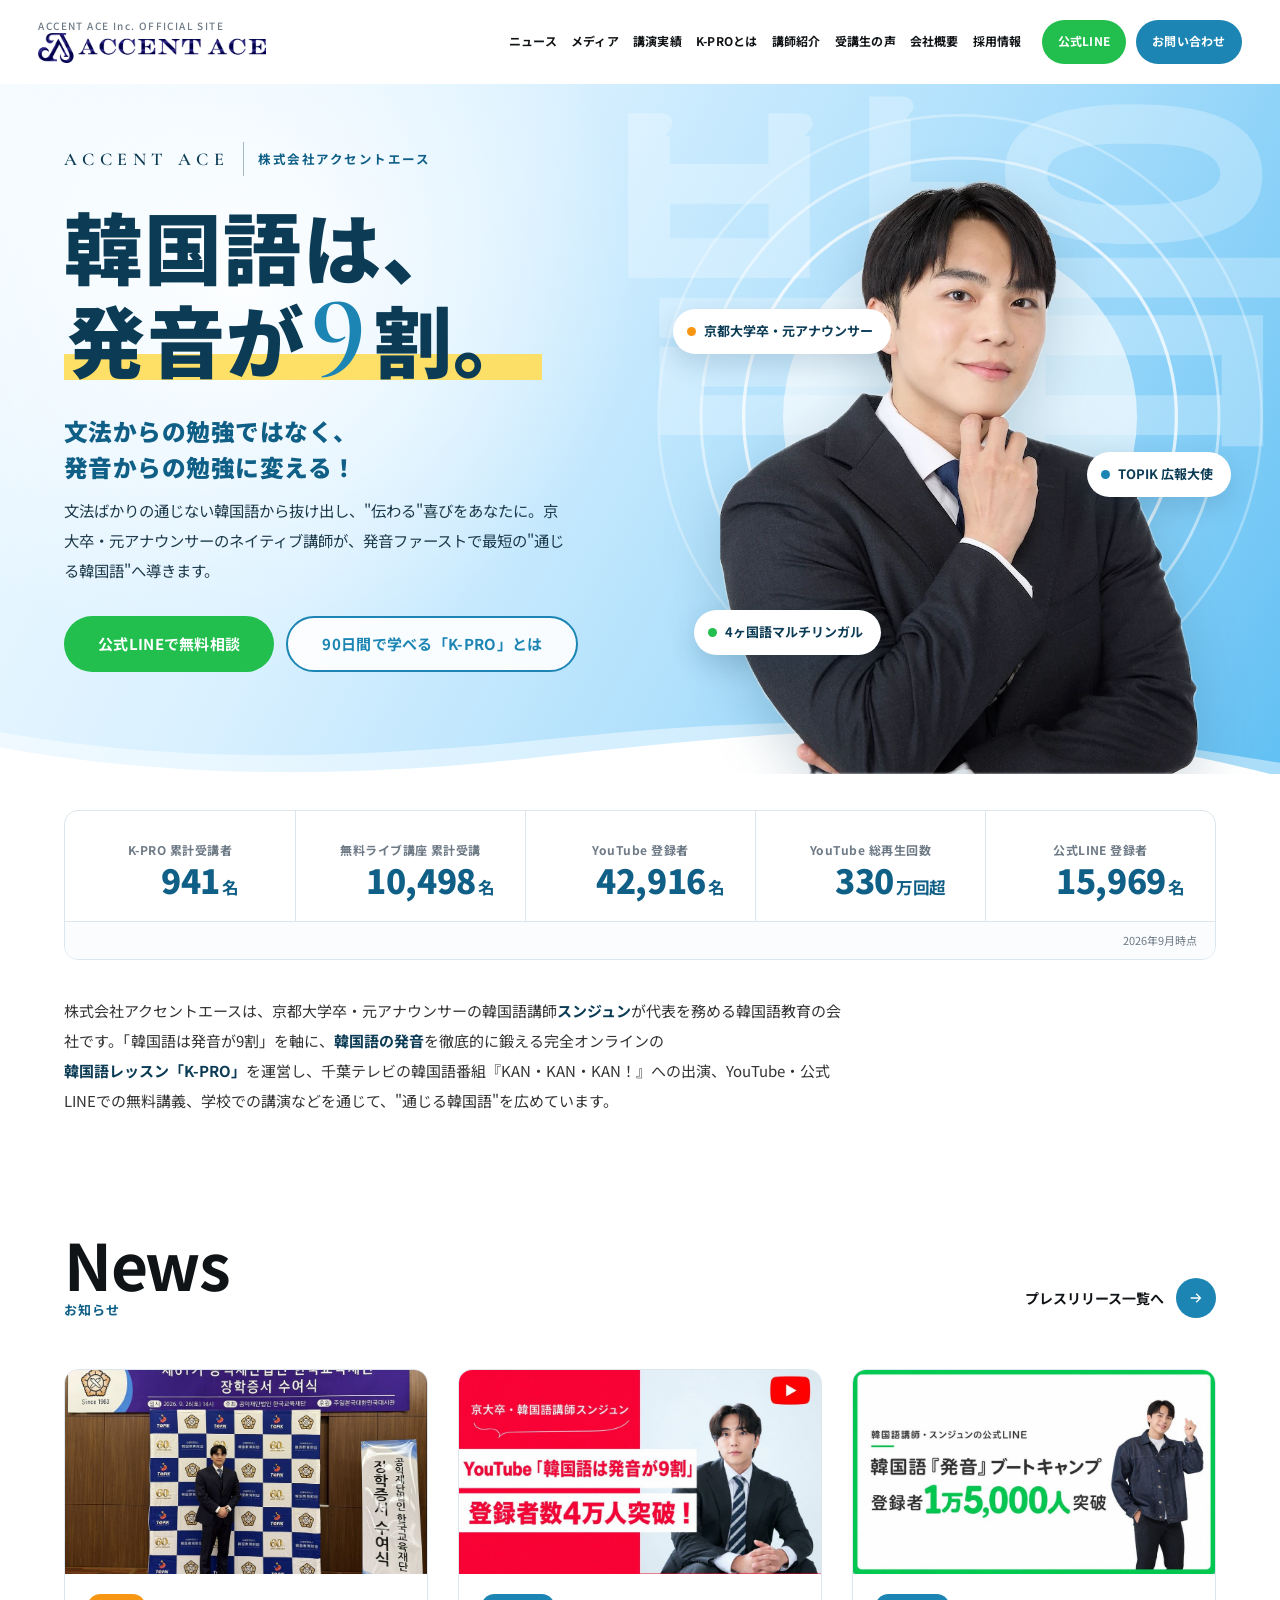
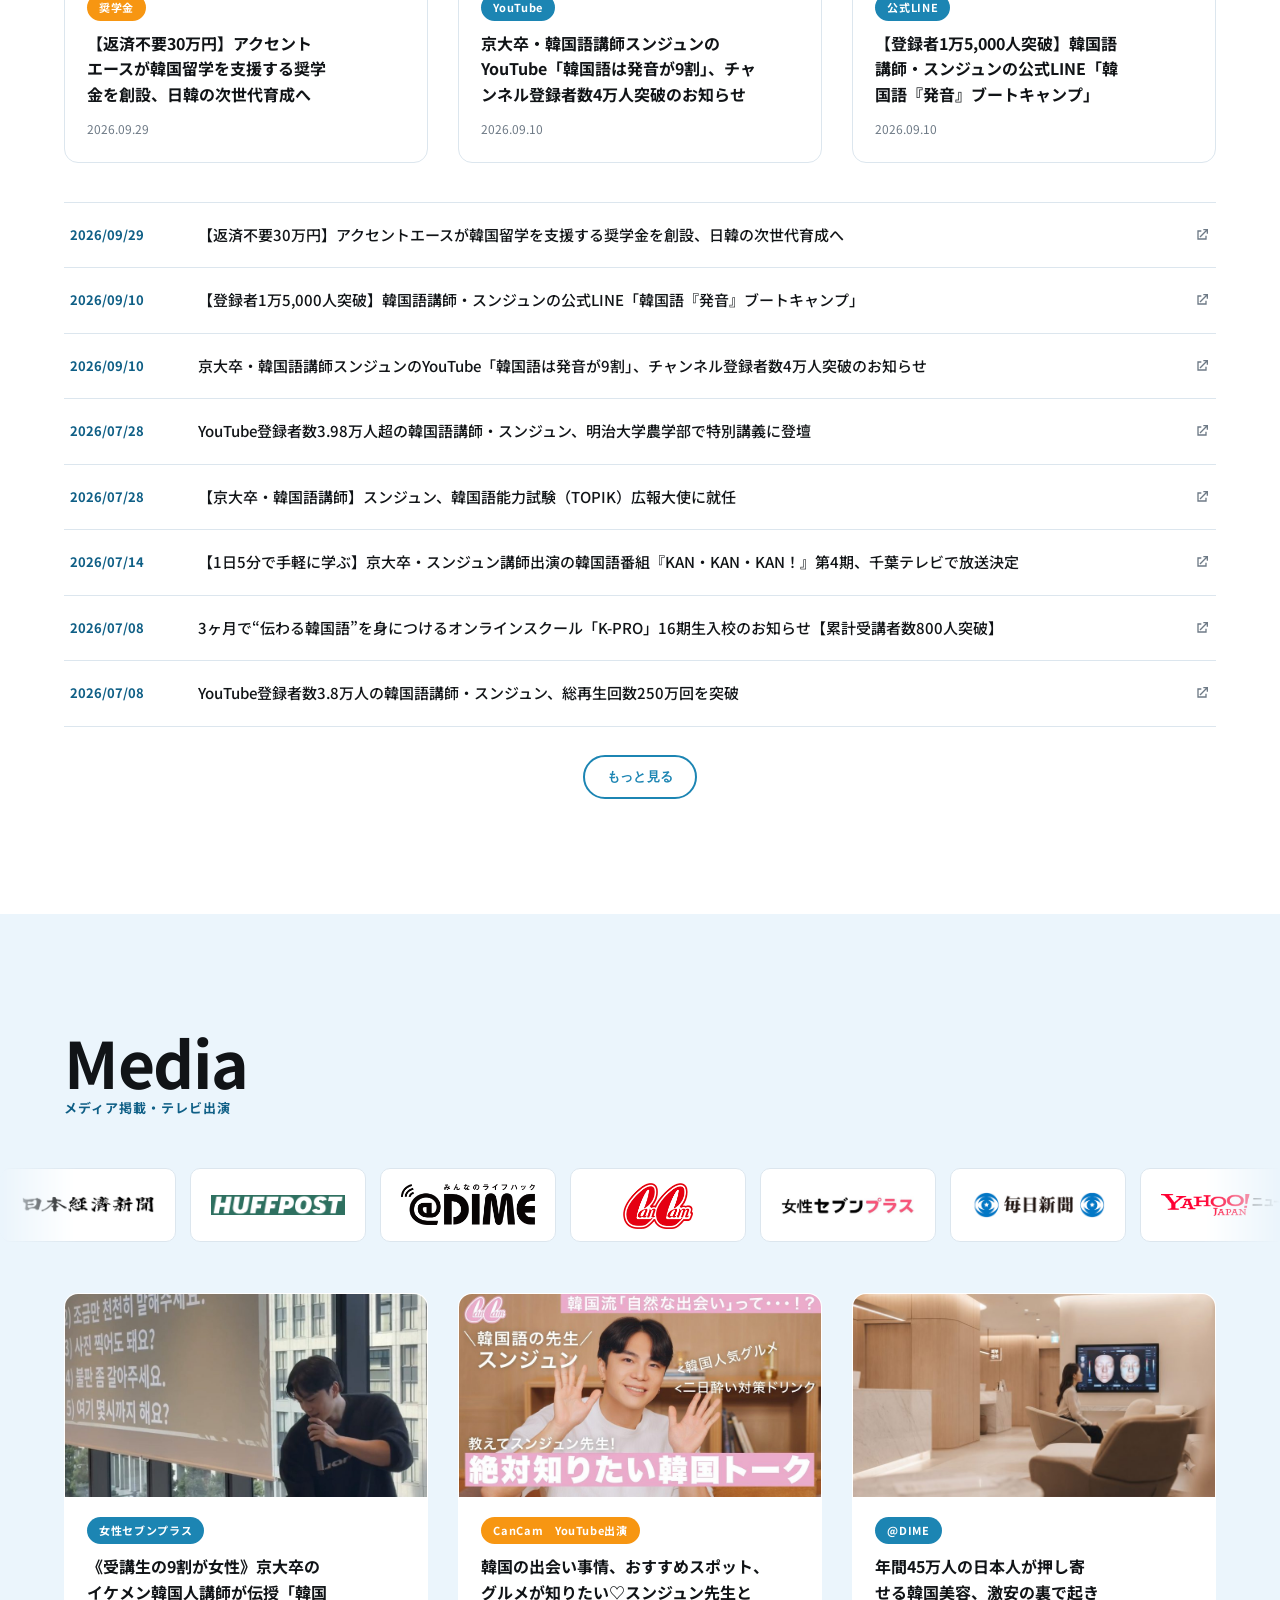
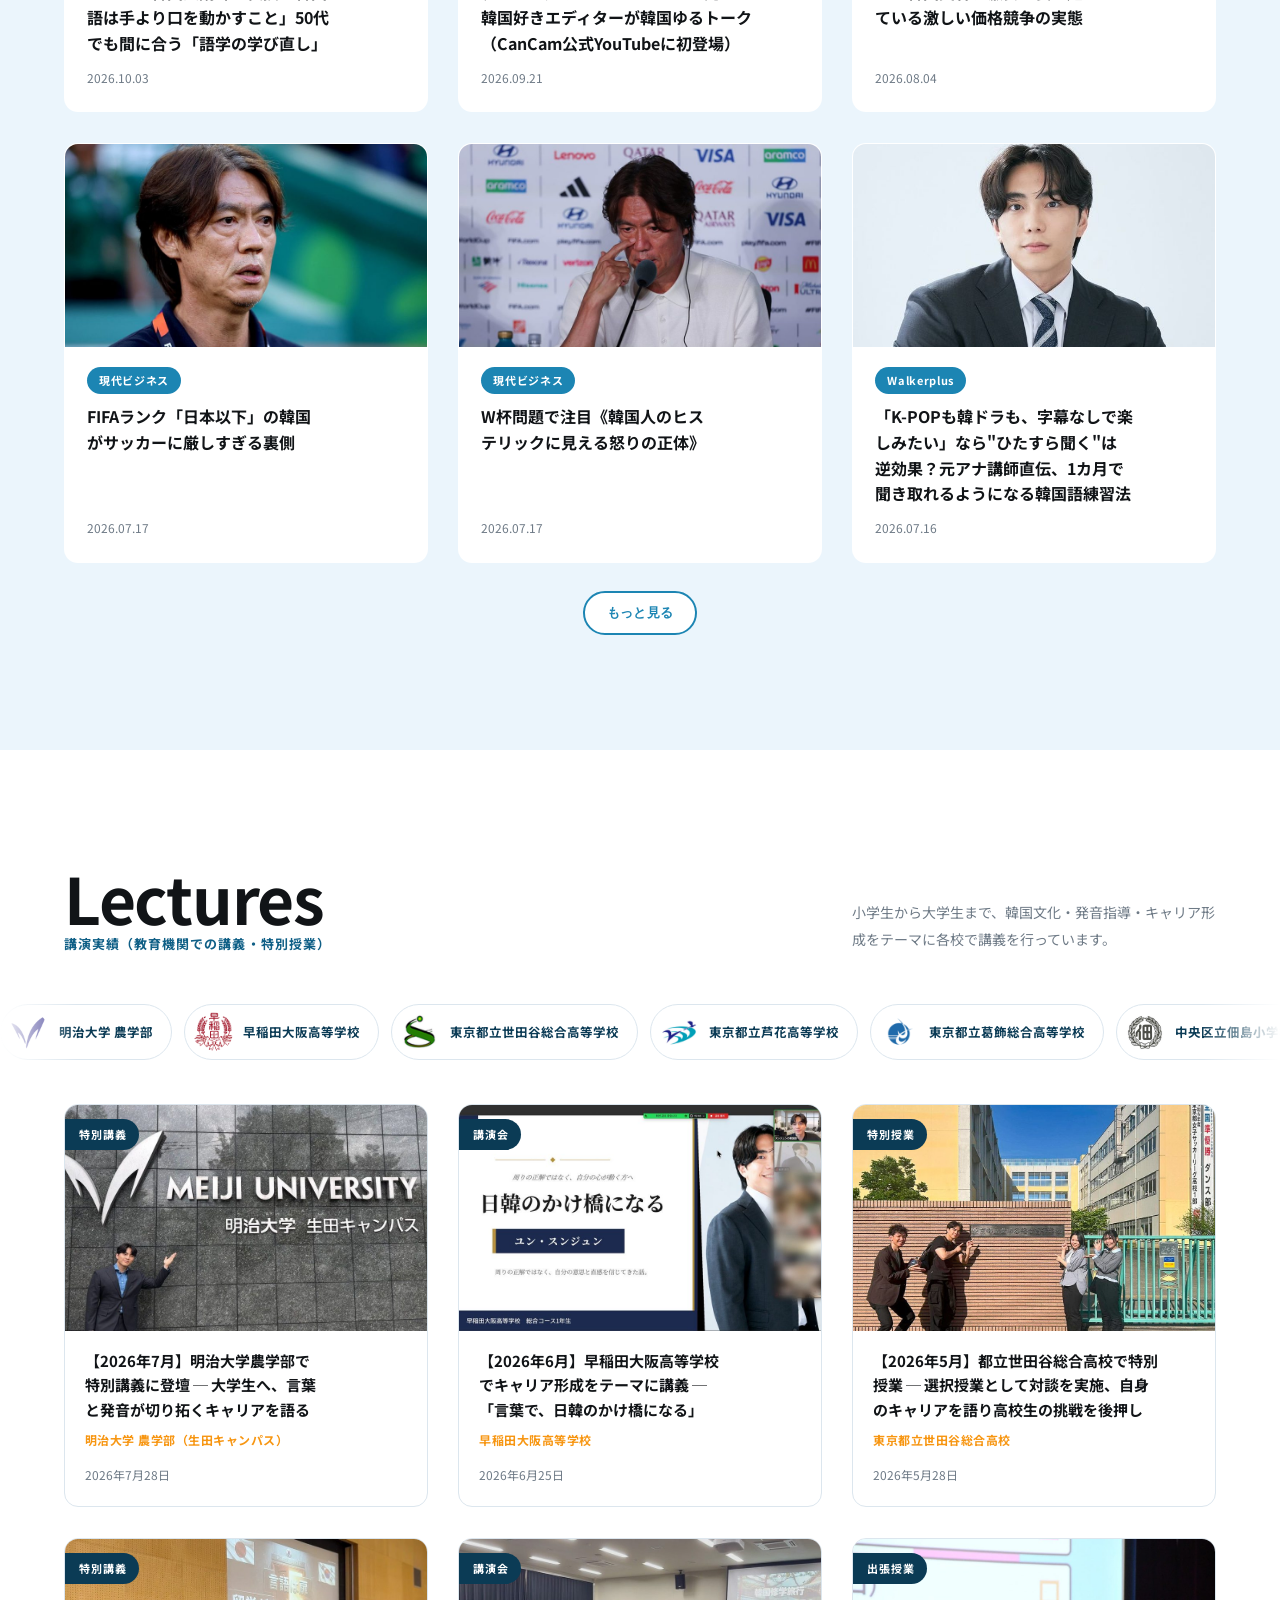
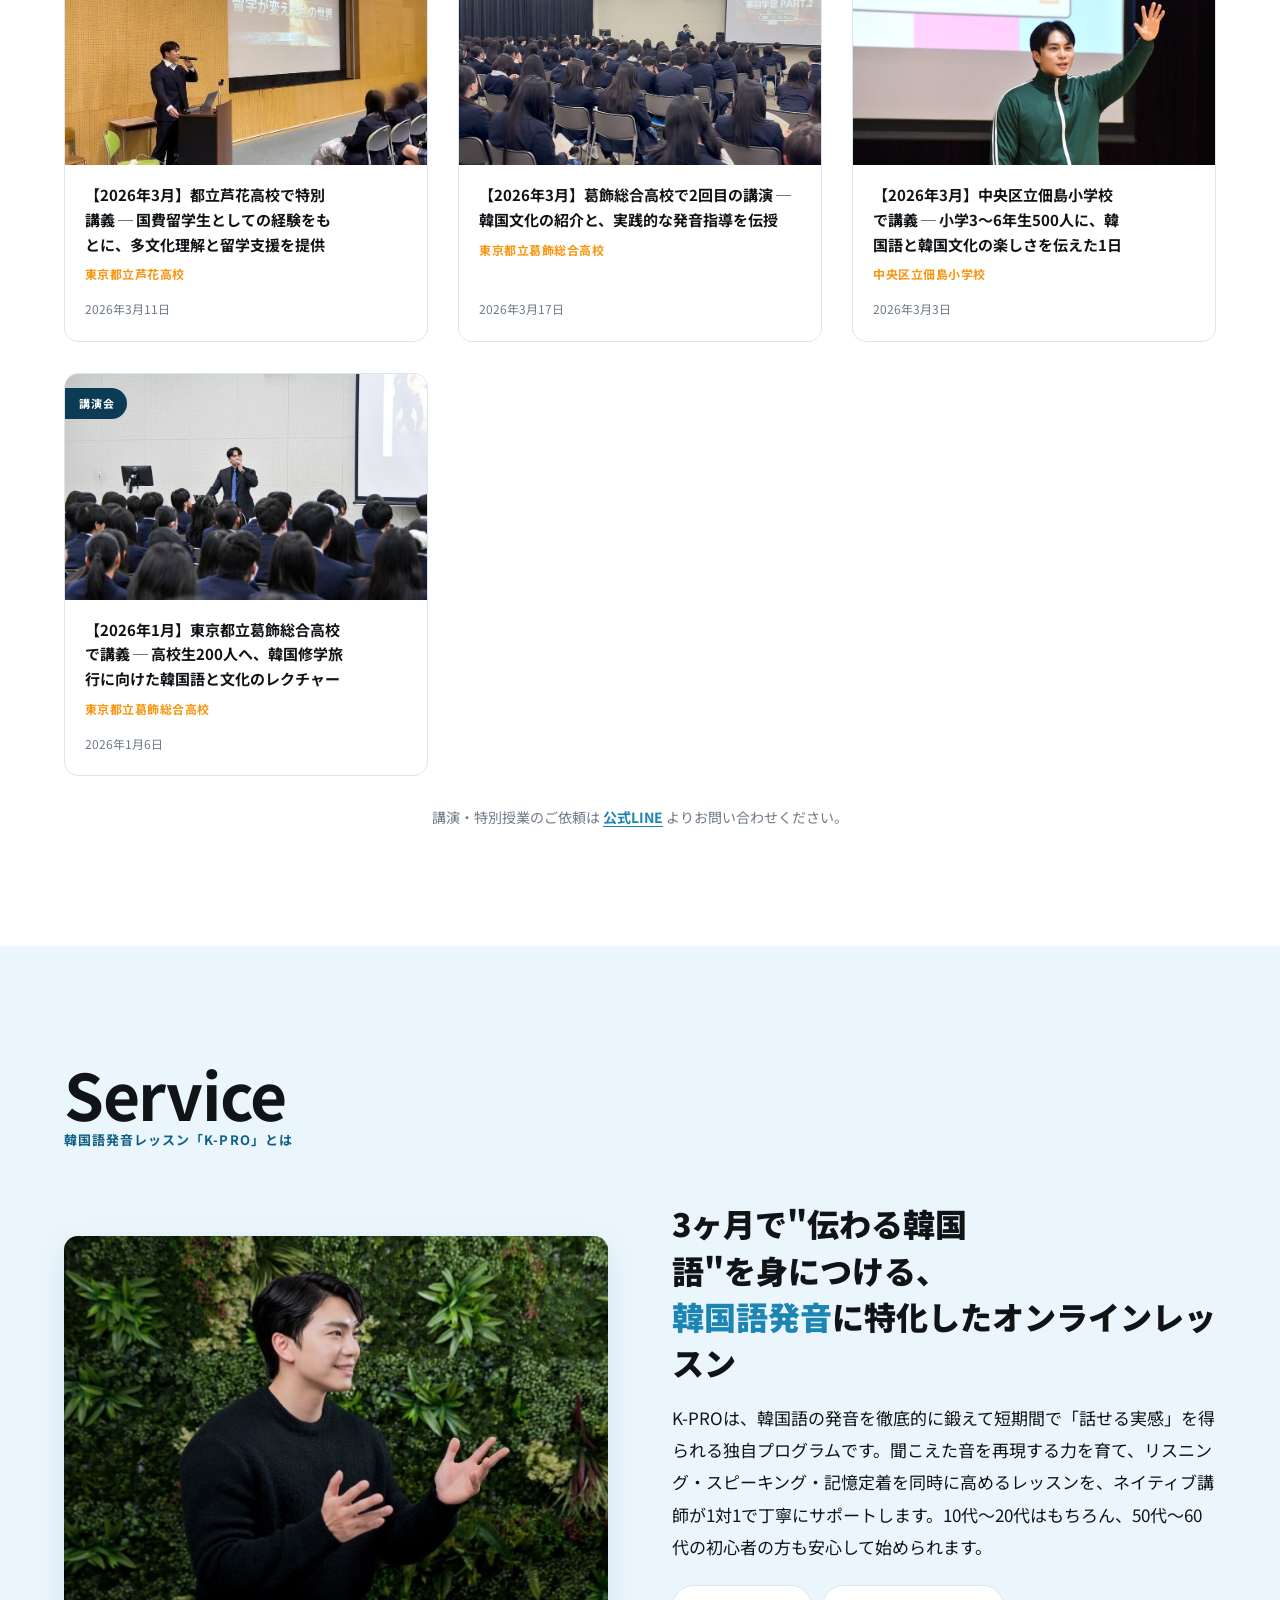
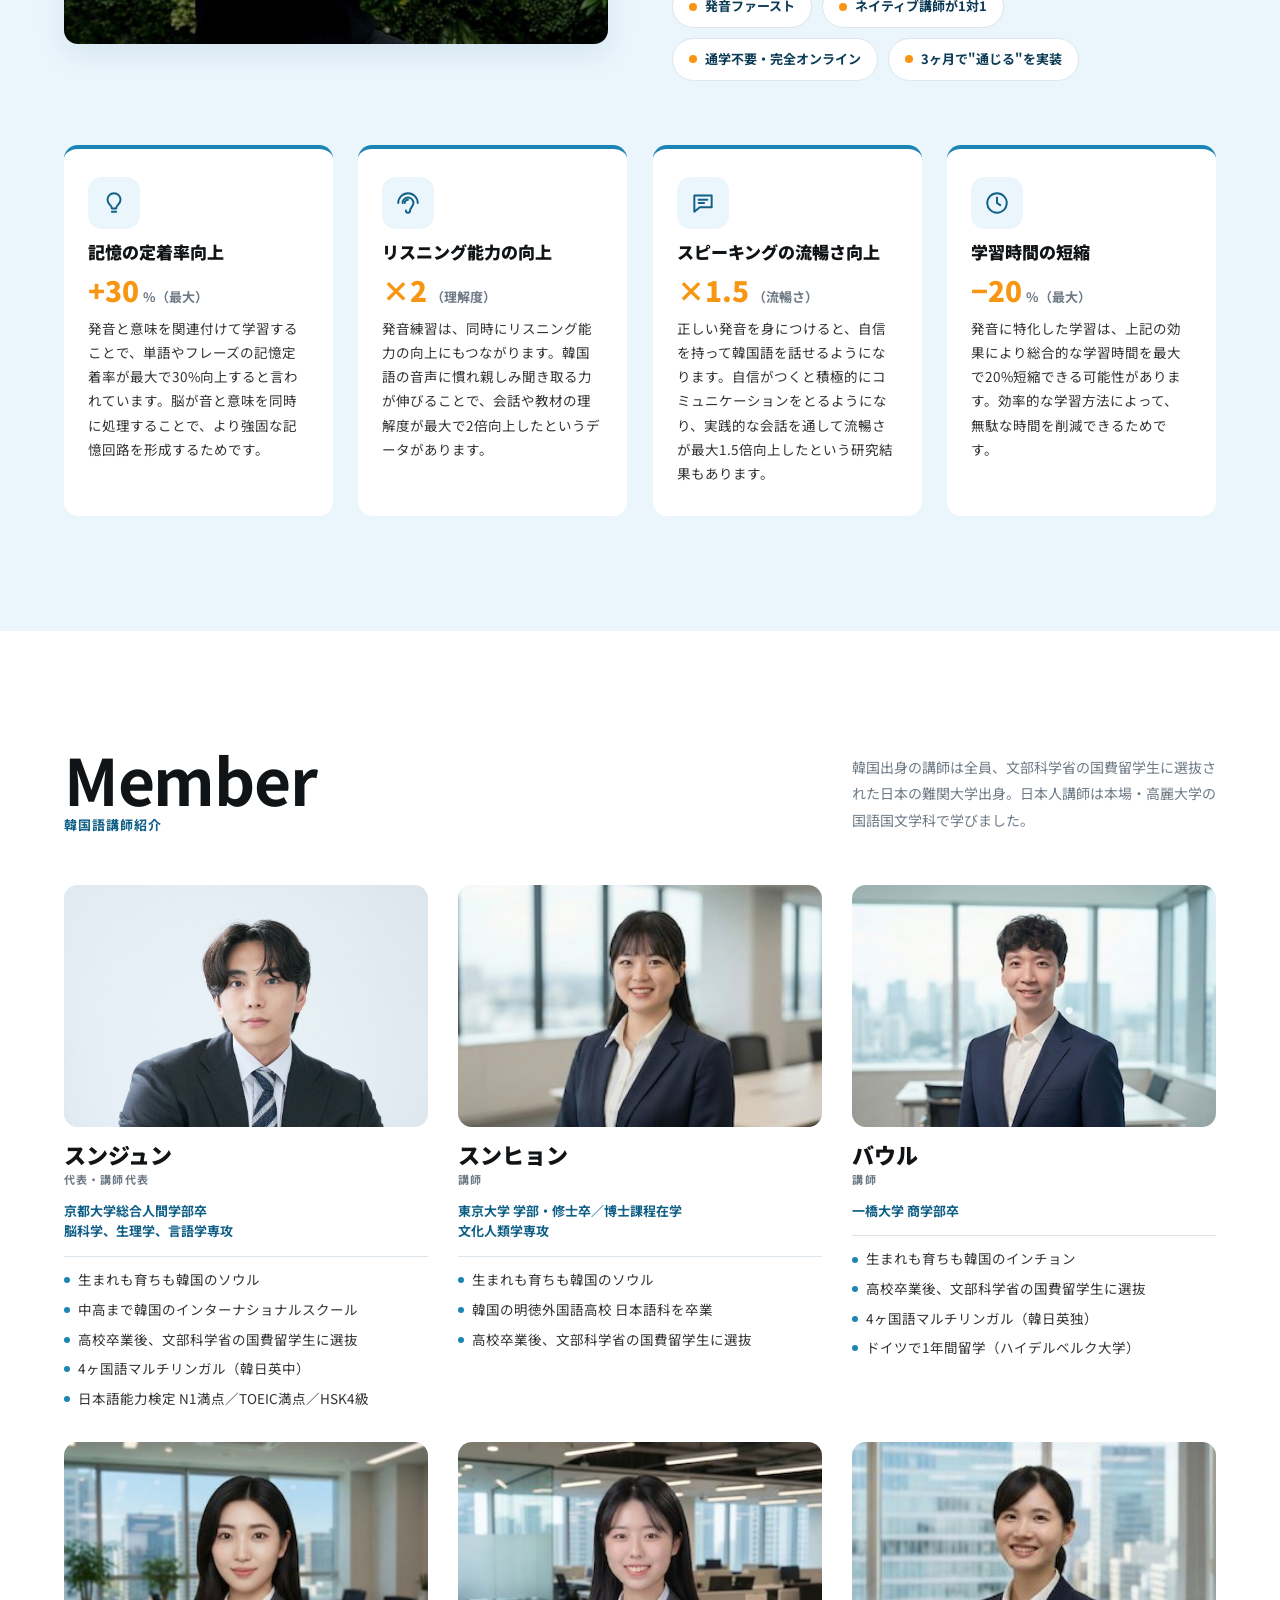
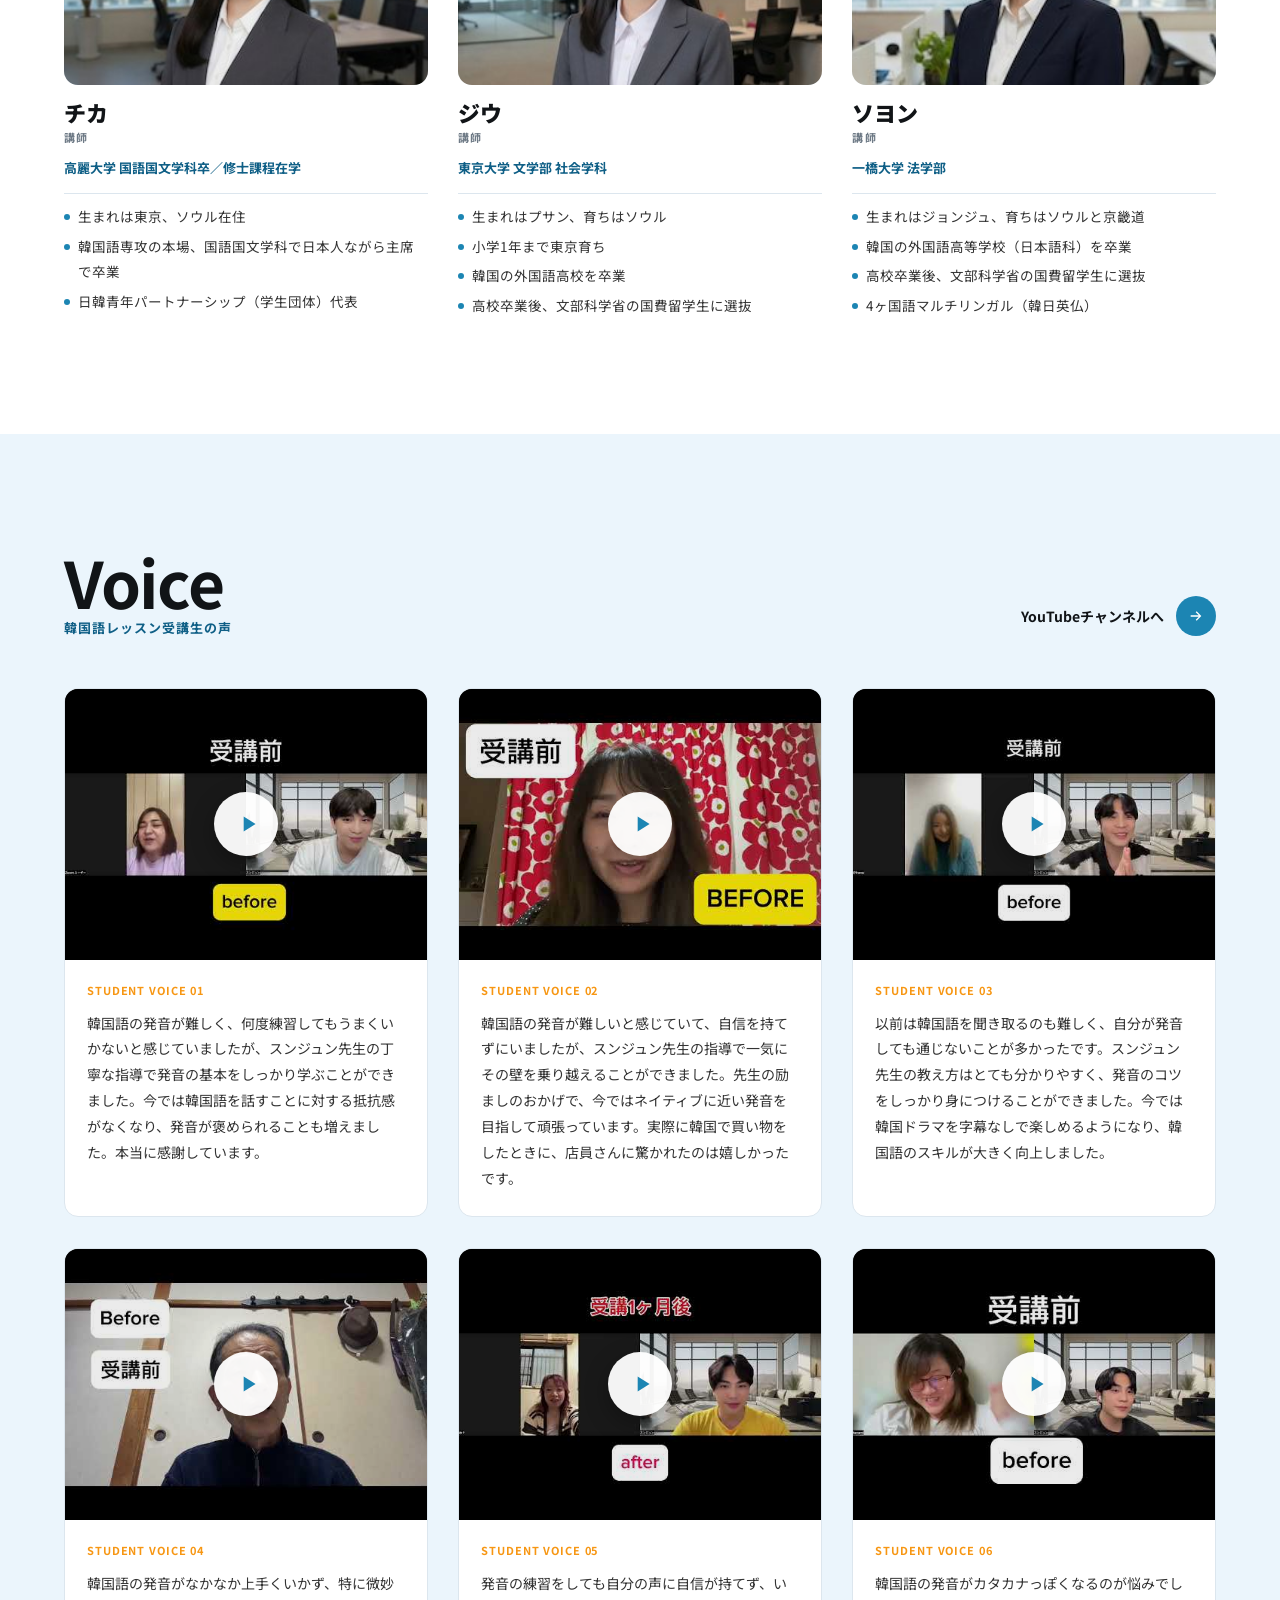
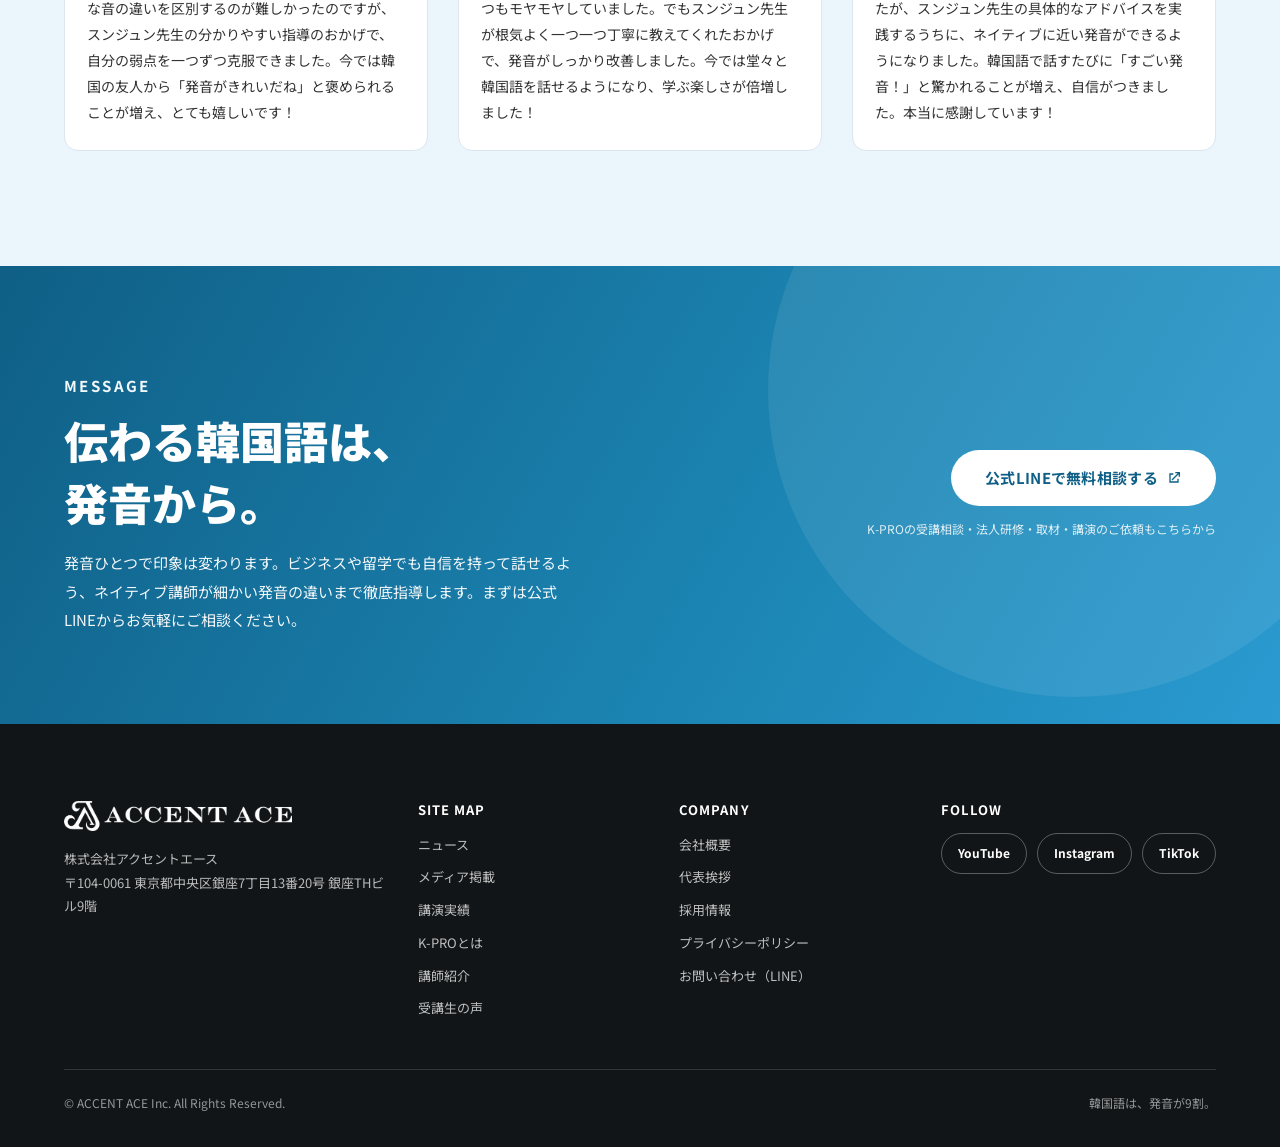
==== commit 5f489fd3: "Add files via upload" ====
--- a/index.html
+++ b/index.html
@@ -78,7 +78,7 @@
       <p class="hero__sub">文法ばかりの通じない韓国語から抜け出し、"伝わる"喜びをあなたに。京大卒・元アナウンサーのネイティブ講師が、発音ファーストで最短の"通じる韓国語"へ導きます。</p>
       <div class="hero__actions">
         <a class="btn btn--line btn--lg" href="https://lin.ee/EUkxrTY" target="_blank" rel="noopener">公式LINEで無料相談</a>
-        <a class="btn btn--ghost btn--lg" href="#service">K-PROとは</a>
+        <a class="btn btn--ghost btn--lg" href="#service">90日間で学べる「K-PRO」とは</a>
       </div>
     </div>
     <div class="hero__visual">
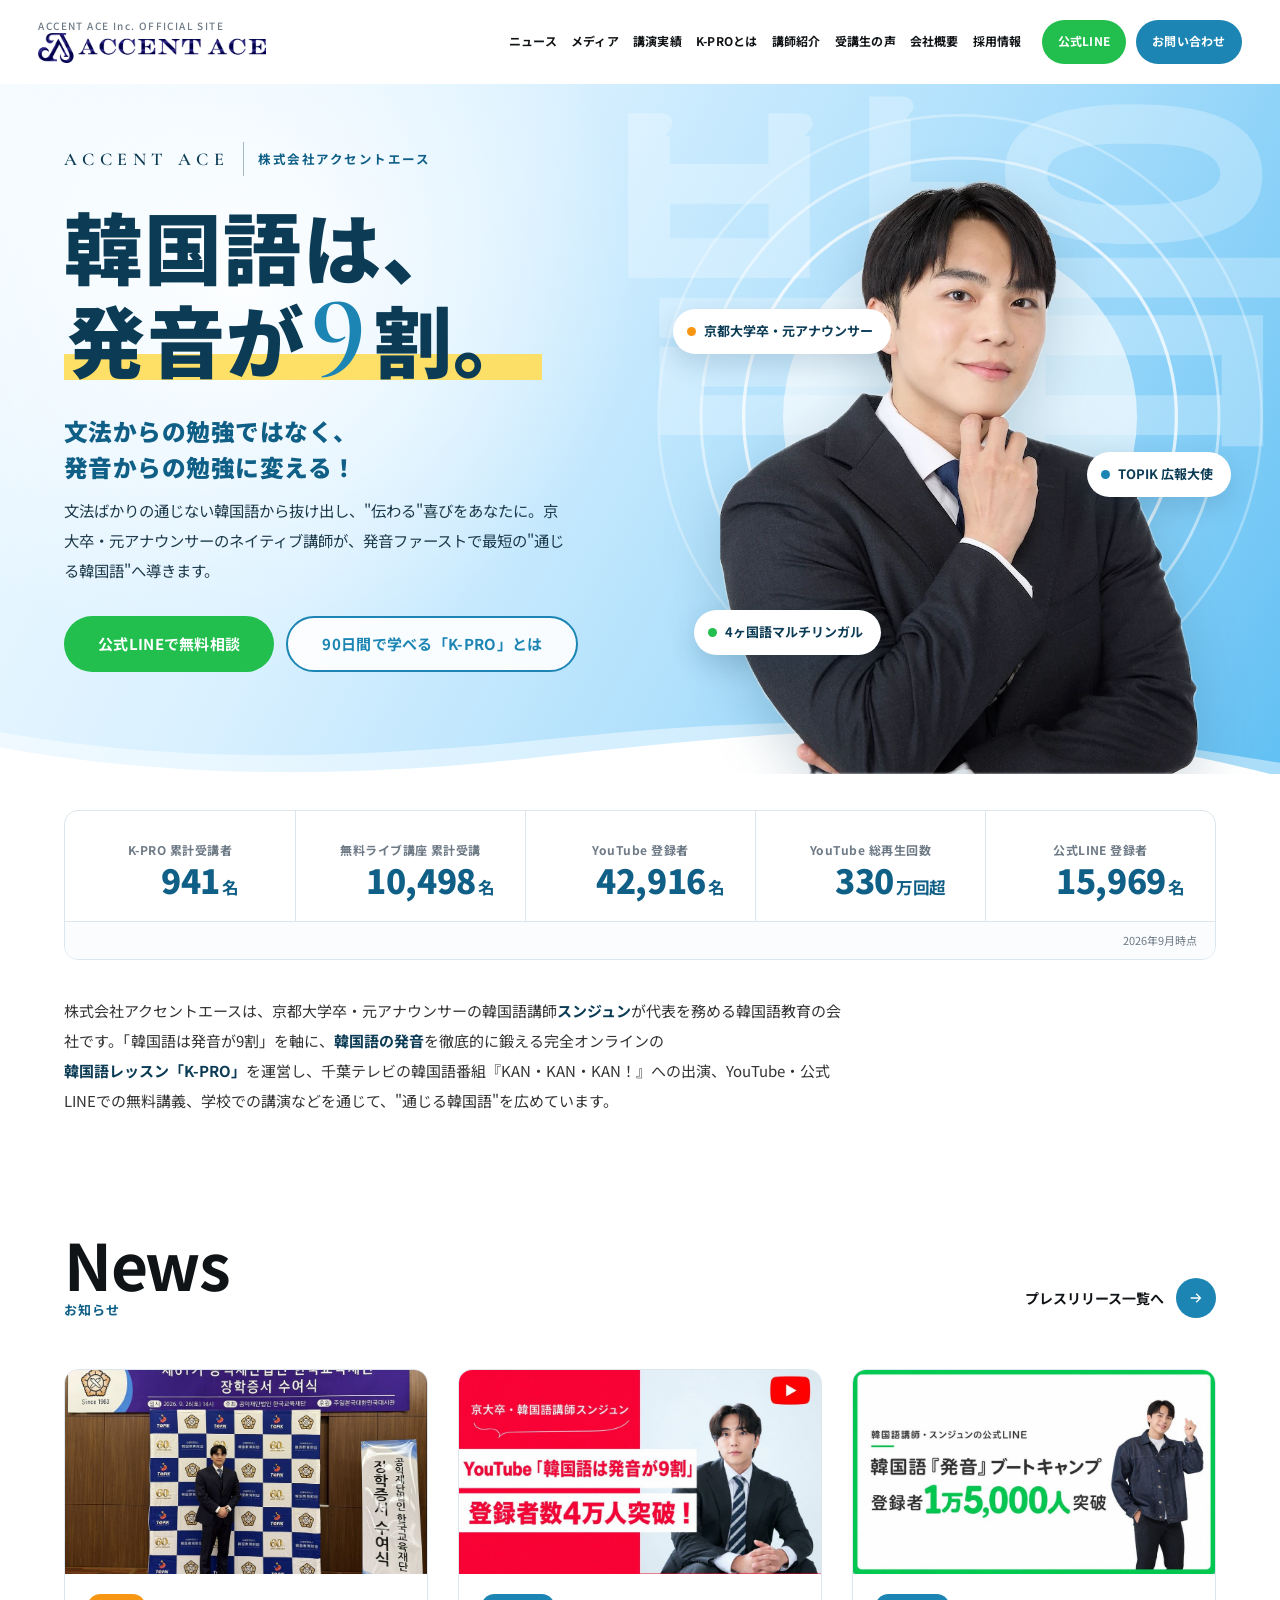
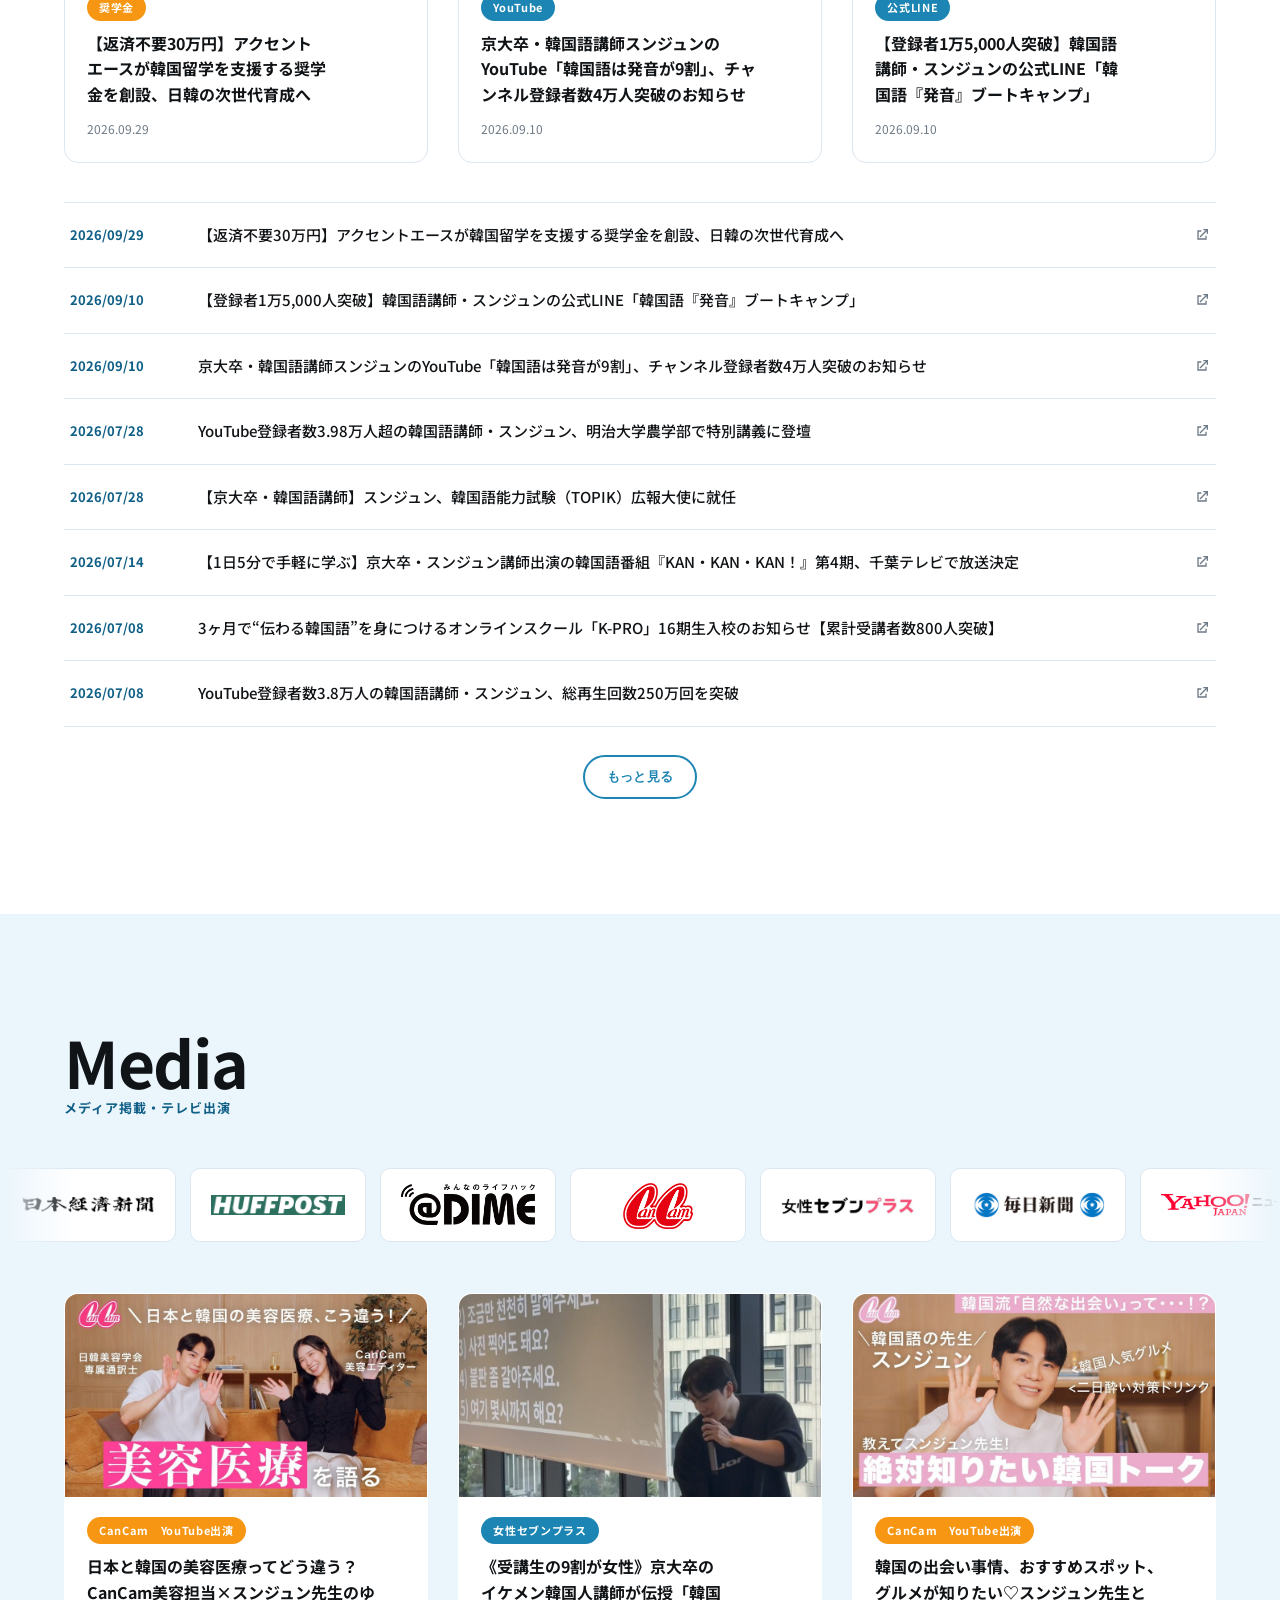
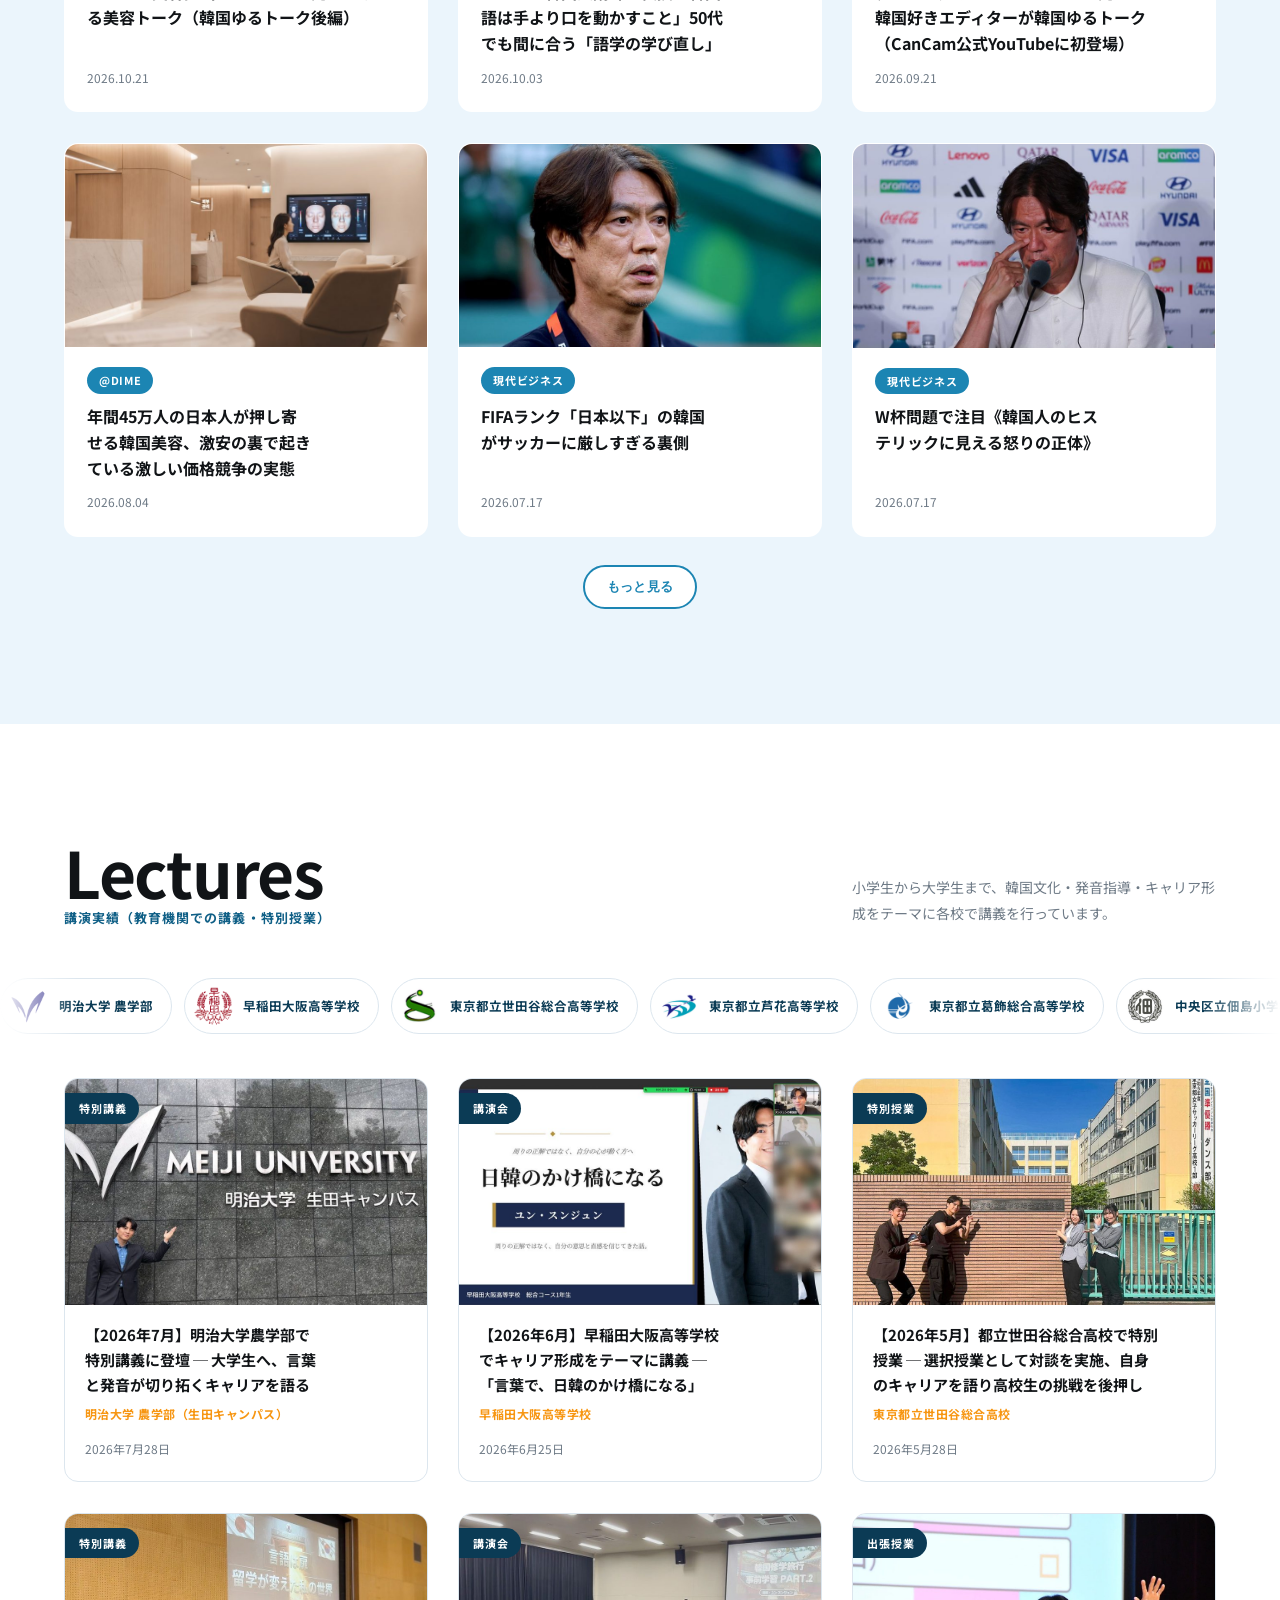
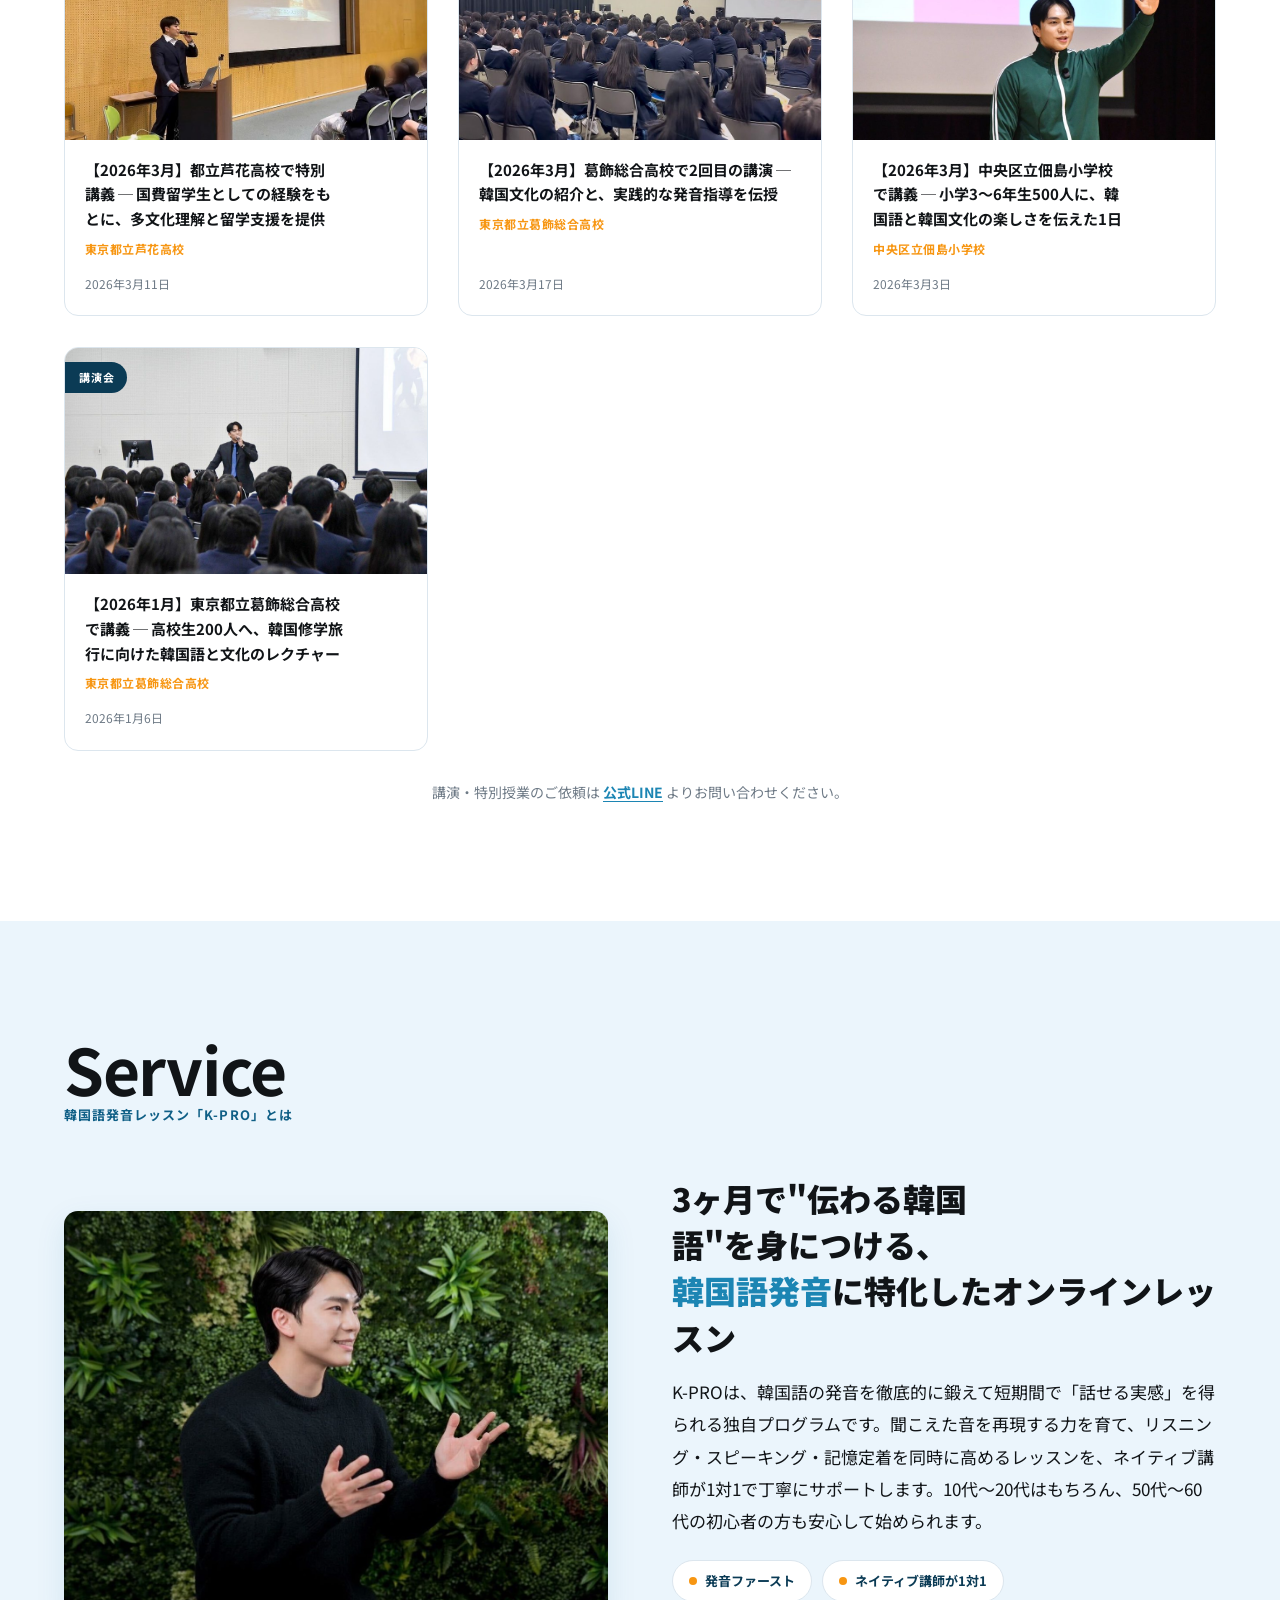
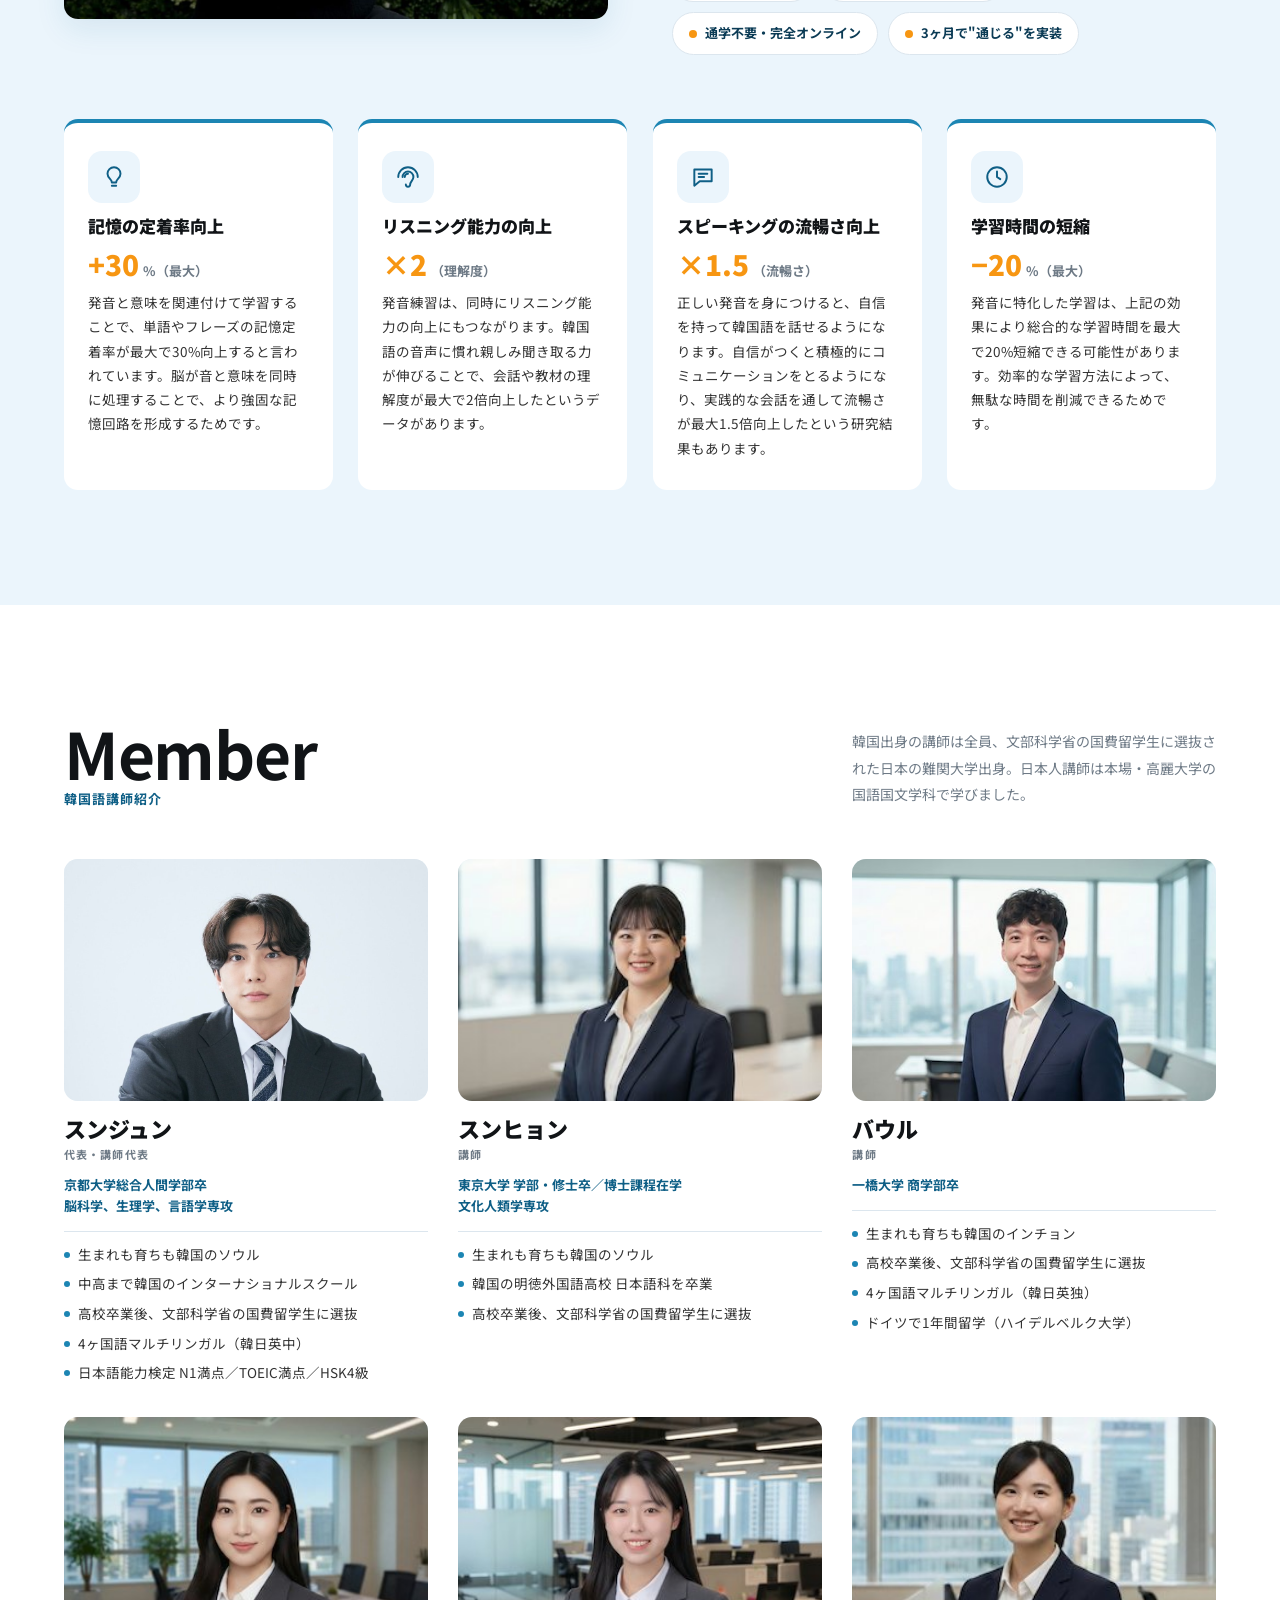
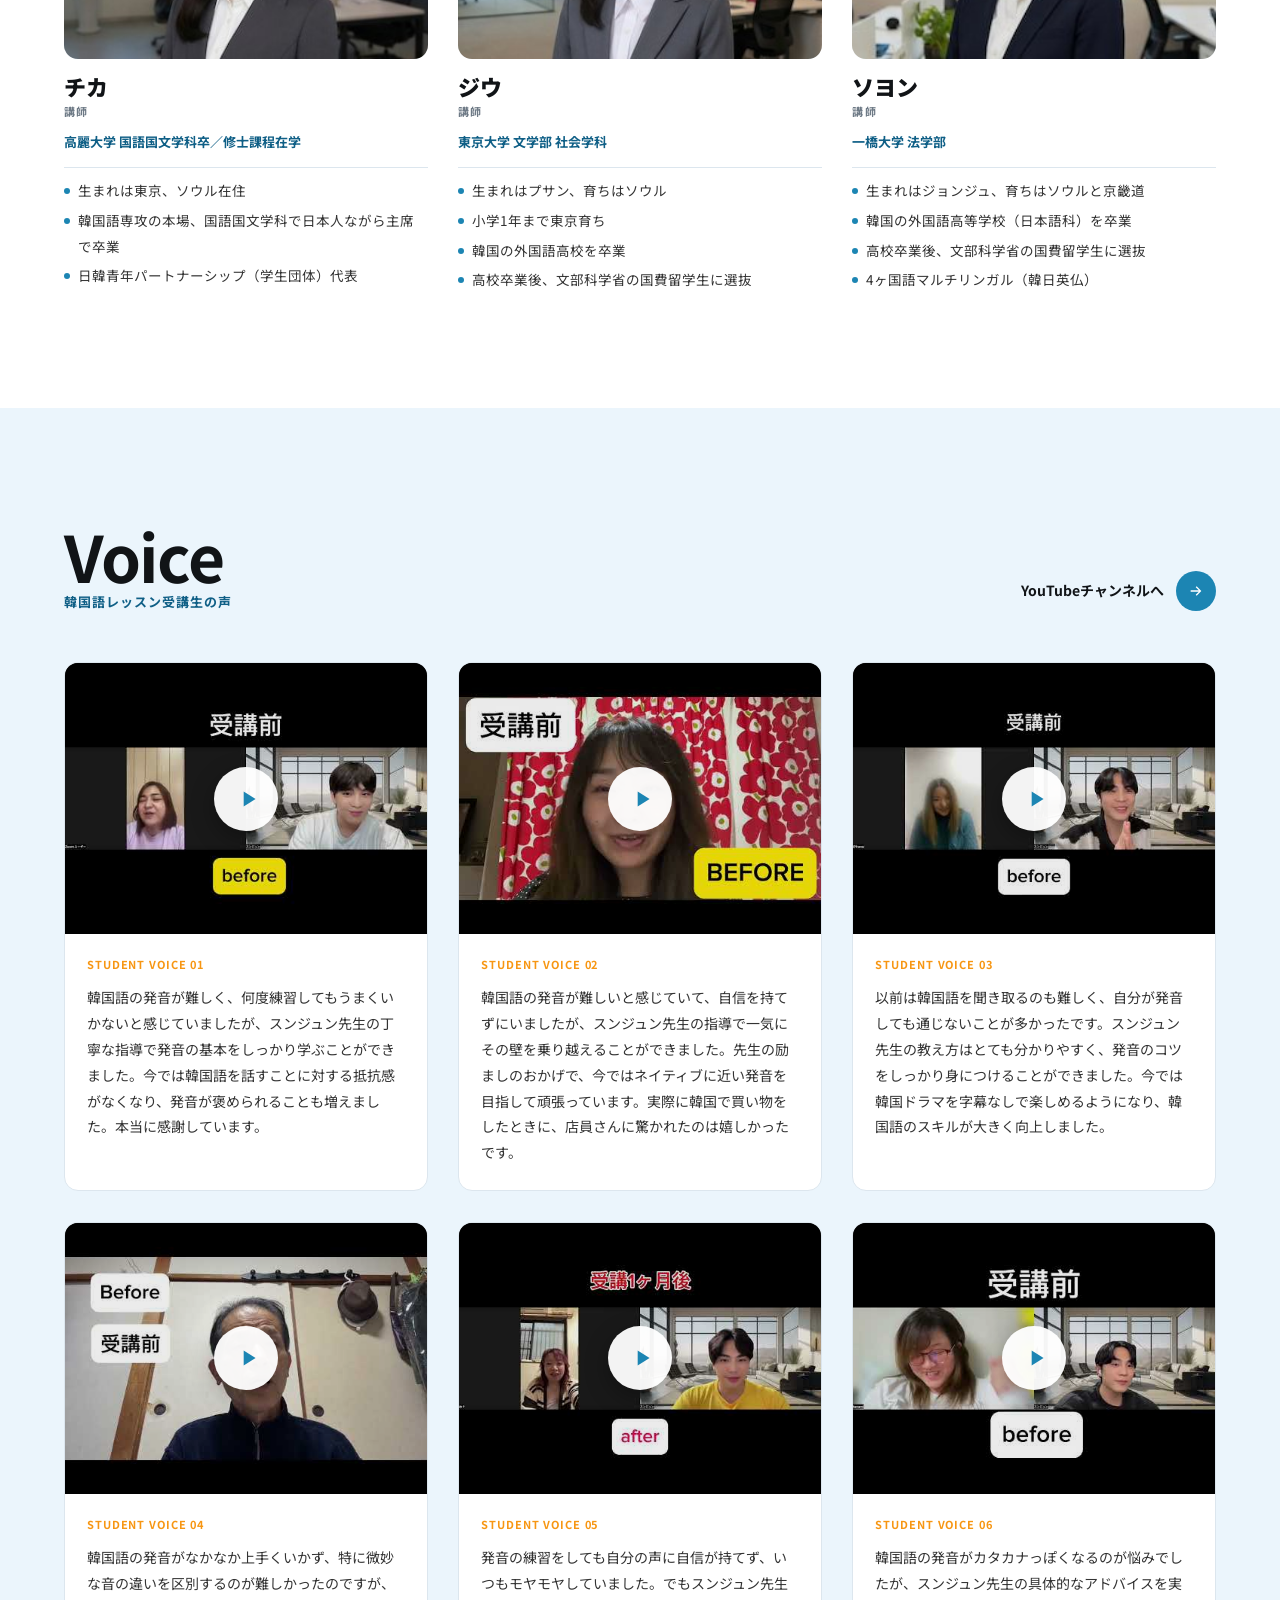
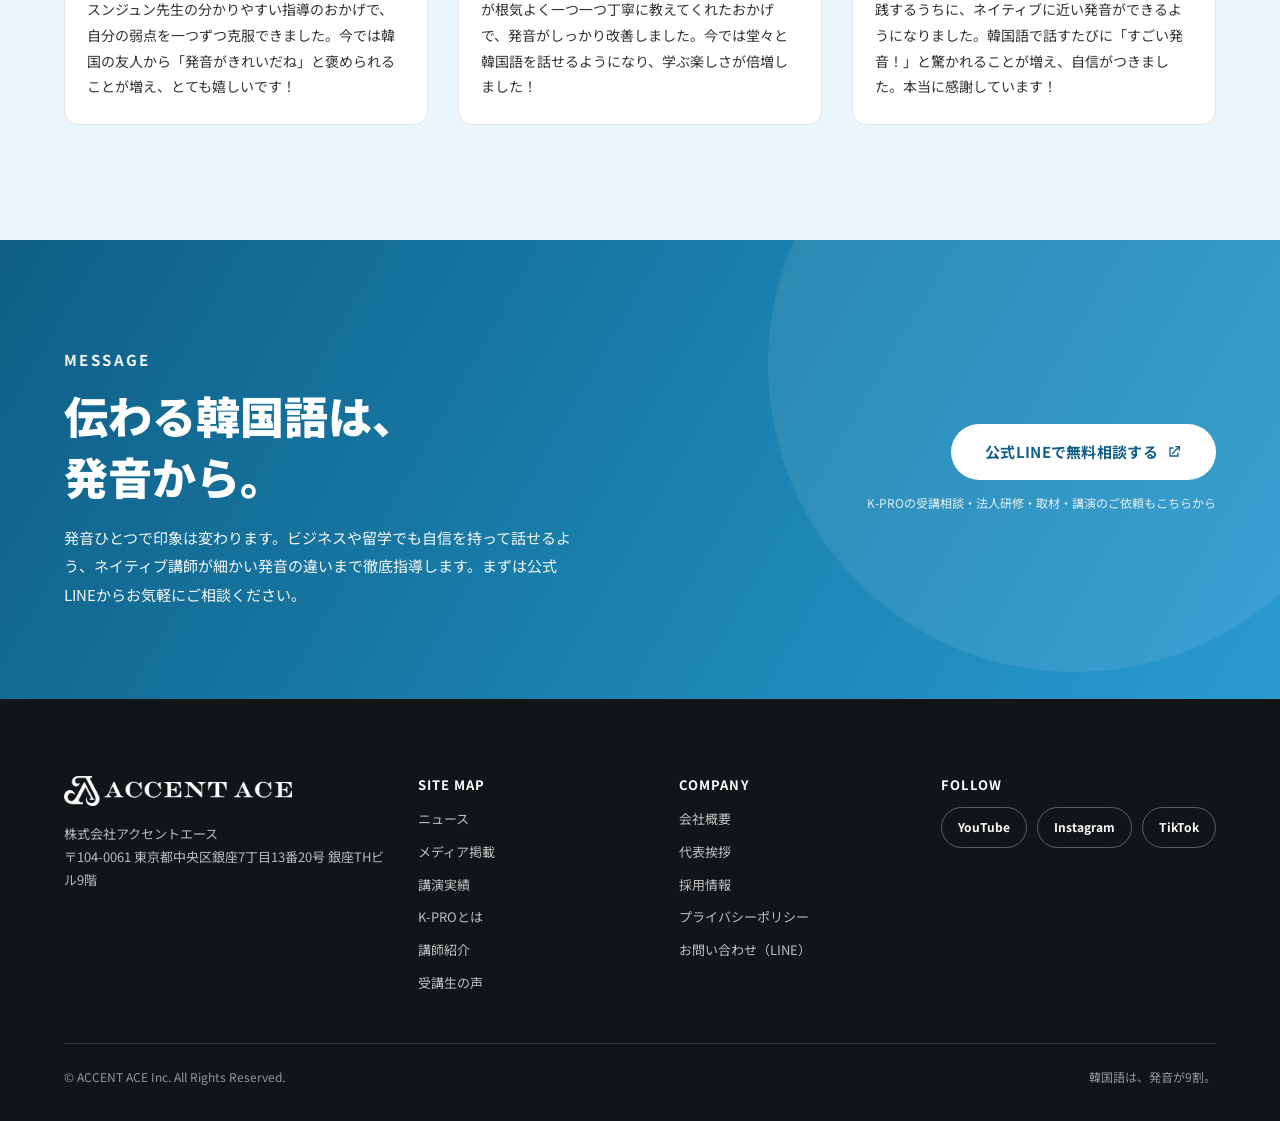
==== commit 9a6e26a0: "Add files via upload" ====
--- a/index.html
+++ b/index.html
@@ -178,6 +178,10 @@
   </div>
   <div class="container">
     <div class="grid-3 reveal" id="media-grid">
+      <a class="card" href="https://youtu.be/M7V3IqkOT0Q" target="_blank" rel="noopener">
+        <div class="card__img"><img src="media-cancam-yt2.jpg" alt="" width="900" height="506" loading="lazy"></div>
+        <div class="card__body"><span class="badge badge--orange">CanCam　YouTube出演</span><h3 class="card__title">日本と韓国の美容医療ってどう違う？CanCam美容担当×スンジュン先生のゆる美容トーク（韓国ゆるトーク後編）</h3><time class="card__date" datetime="2026-10-21">2026.10.21</time></div>
+      </a>
       <a class="card" href="https://j7p.jp/182932" target="_blank" rel="noopener">
         <div class="card__img"><img src="media-j7p.jpg" alt="" width="900" height="554" loading="lazy"></div>
         <div class="card__body"><span class="badge">女性セブンプラス</span><h3 class="card__title">《受講生の9割が女性》京大卒のイケメン韓国人講師が伝授「韓国語は手より口を動かすこと」50代でも間に合う「語学の学び直し」</h3><time class="card__date" datetime="2026-10-03">2026.10.03</time></div>
@@ -198,7 +202,7 @@
         <div class="card__img"><img src="media-gendai-2.jpg" alt="" width="900" height="472" loading="lazy"></div>
         <div class="card__body"><span class="badge">現代ビジネス</span><h3 class="card__title">W杯問題で注目《韓国人のヒステリックに見える怒りの正体》</h3><time class="card__date" datetime="2026-07-17">2026.07.17</time></div>
       </a>
-      <a class="card" href="https://www.walkerplus.com/article/1408191/" target="_blank" rel="noopener">
+      <a class="card is-hidden" href="https://www.walkerplus.com/article/1408191/" target="_blank" rel="noopener">
         <div class="card__img"><img src="media-walkerplus.jpg" alt="" width="615" height="433" loading="lazy"></div>
         <div class="card__body"><span class="badge">Walkerplus</span><h3 class="card__title">「K-POPも韓ドラも、字幕なしで楽しみたい」なら&quot;ひたすら聞く&quot;は逆効果？元アナ講師直伝、1カ月で聞き取れるようになる韓国語練習法</h3><time class="card__date" datetime="2026-07-16">2026.07.16</time></div>
       </a>
--- a/style.css
+++ b/style.css
@@ -367,6 +367,10 @@
 .entry{background:#fff;border-radius:var(--radius);border:1px solid var(--line);padding:clamp(28px,4vw,48px);text-align:center;display:flex;flex-direction:column;align-items:center;gap:16px}
 .entry h3{font-size:clamp(20px,2.4vw,26px);font-weight:900}
 .entry p{max-width:36em;font-size:14.5px}
+.entry__req{display:flex;flex-wrap:wrap;justify-content:center;gap:10px}
+.entry__req li{background:var(--sky);color:var(--blue-ink);border-radius:999px;padding:8px 16px;font-size:13.5px;font-weight:700}
+.entry__note{font-size:12.5px!important;color:var(--mist);max-width:40em}
+.entry__note a{color:var(--blue);text-decoration:underline;text-underline-offset:3px}
 .entry .mail{font-size:clamp(16px,2vw,20px);font-weight:700;color:var(--blue-deep);word-break:break-all}
 
 /* Privacy */
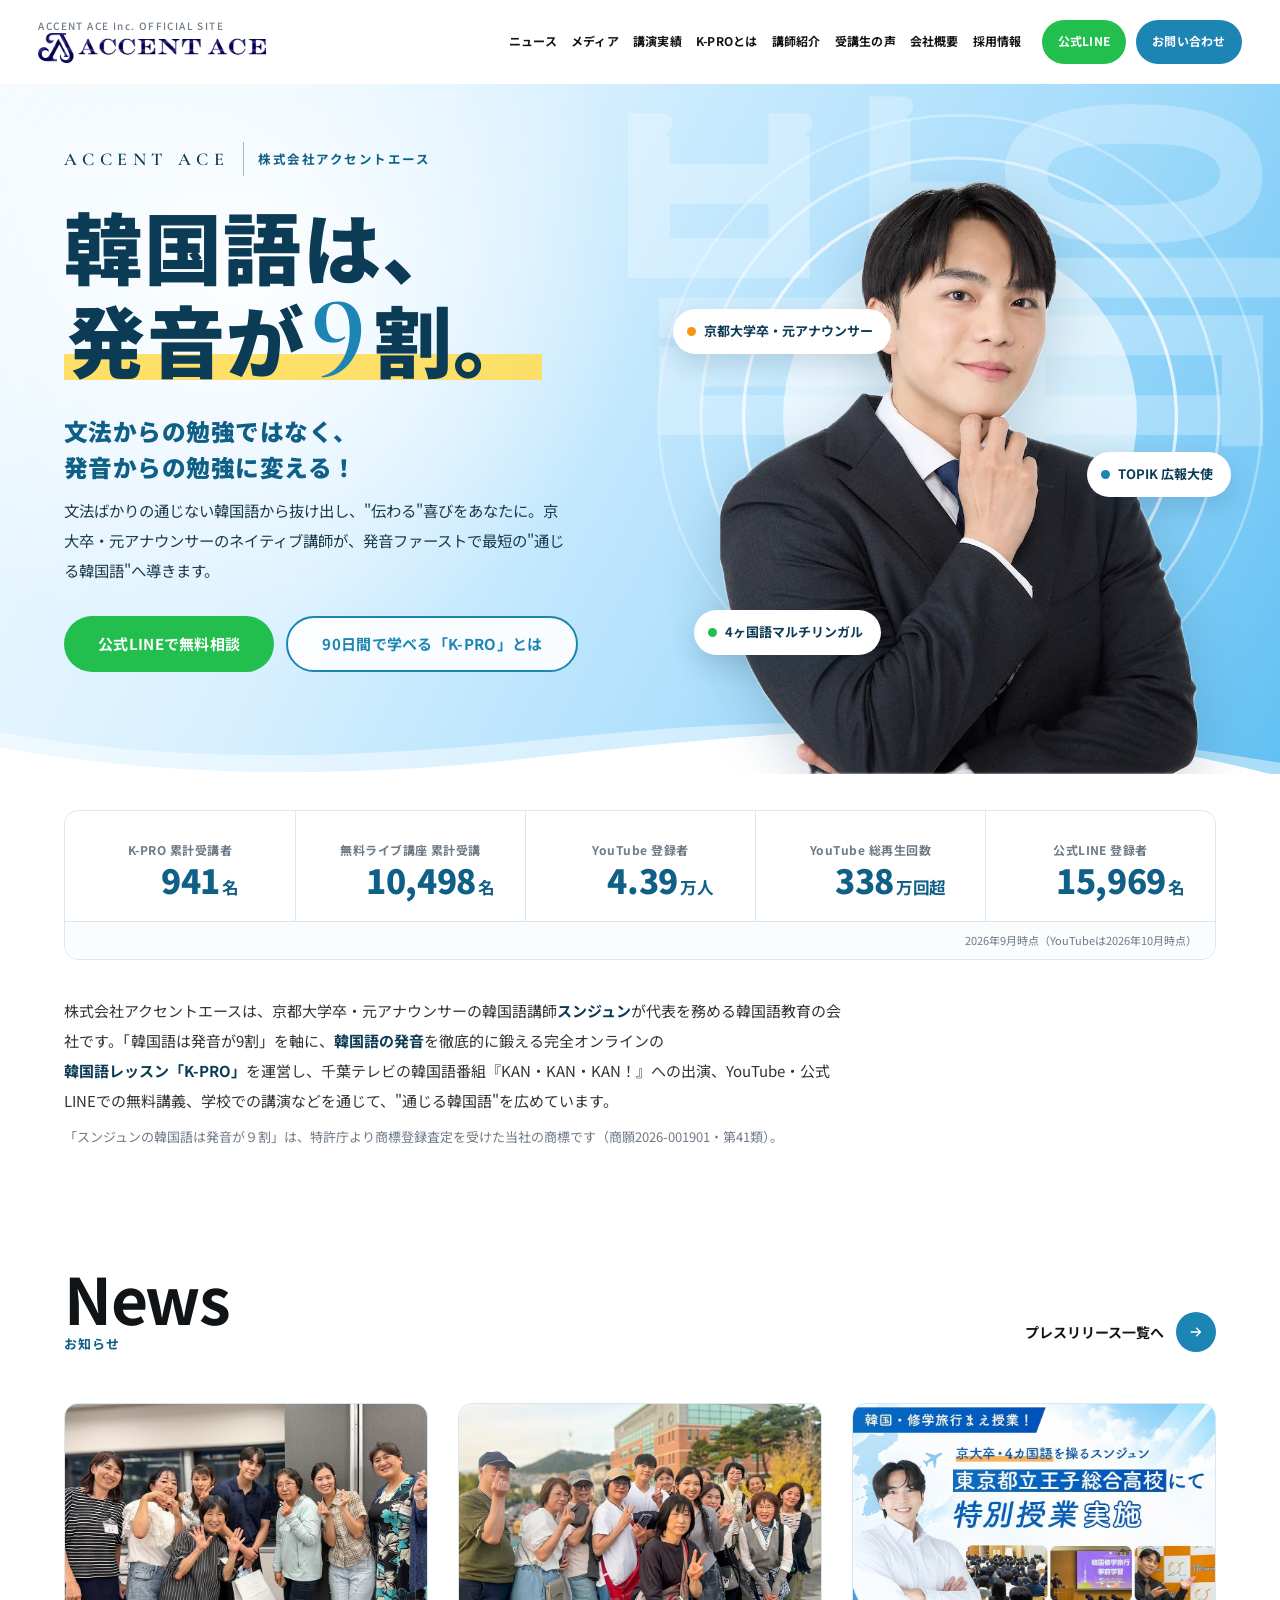
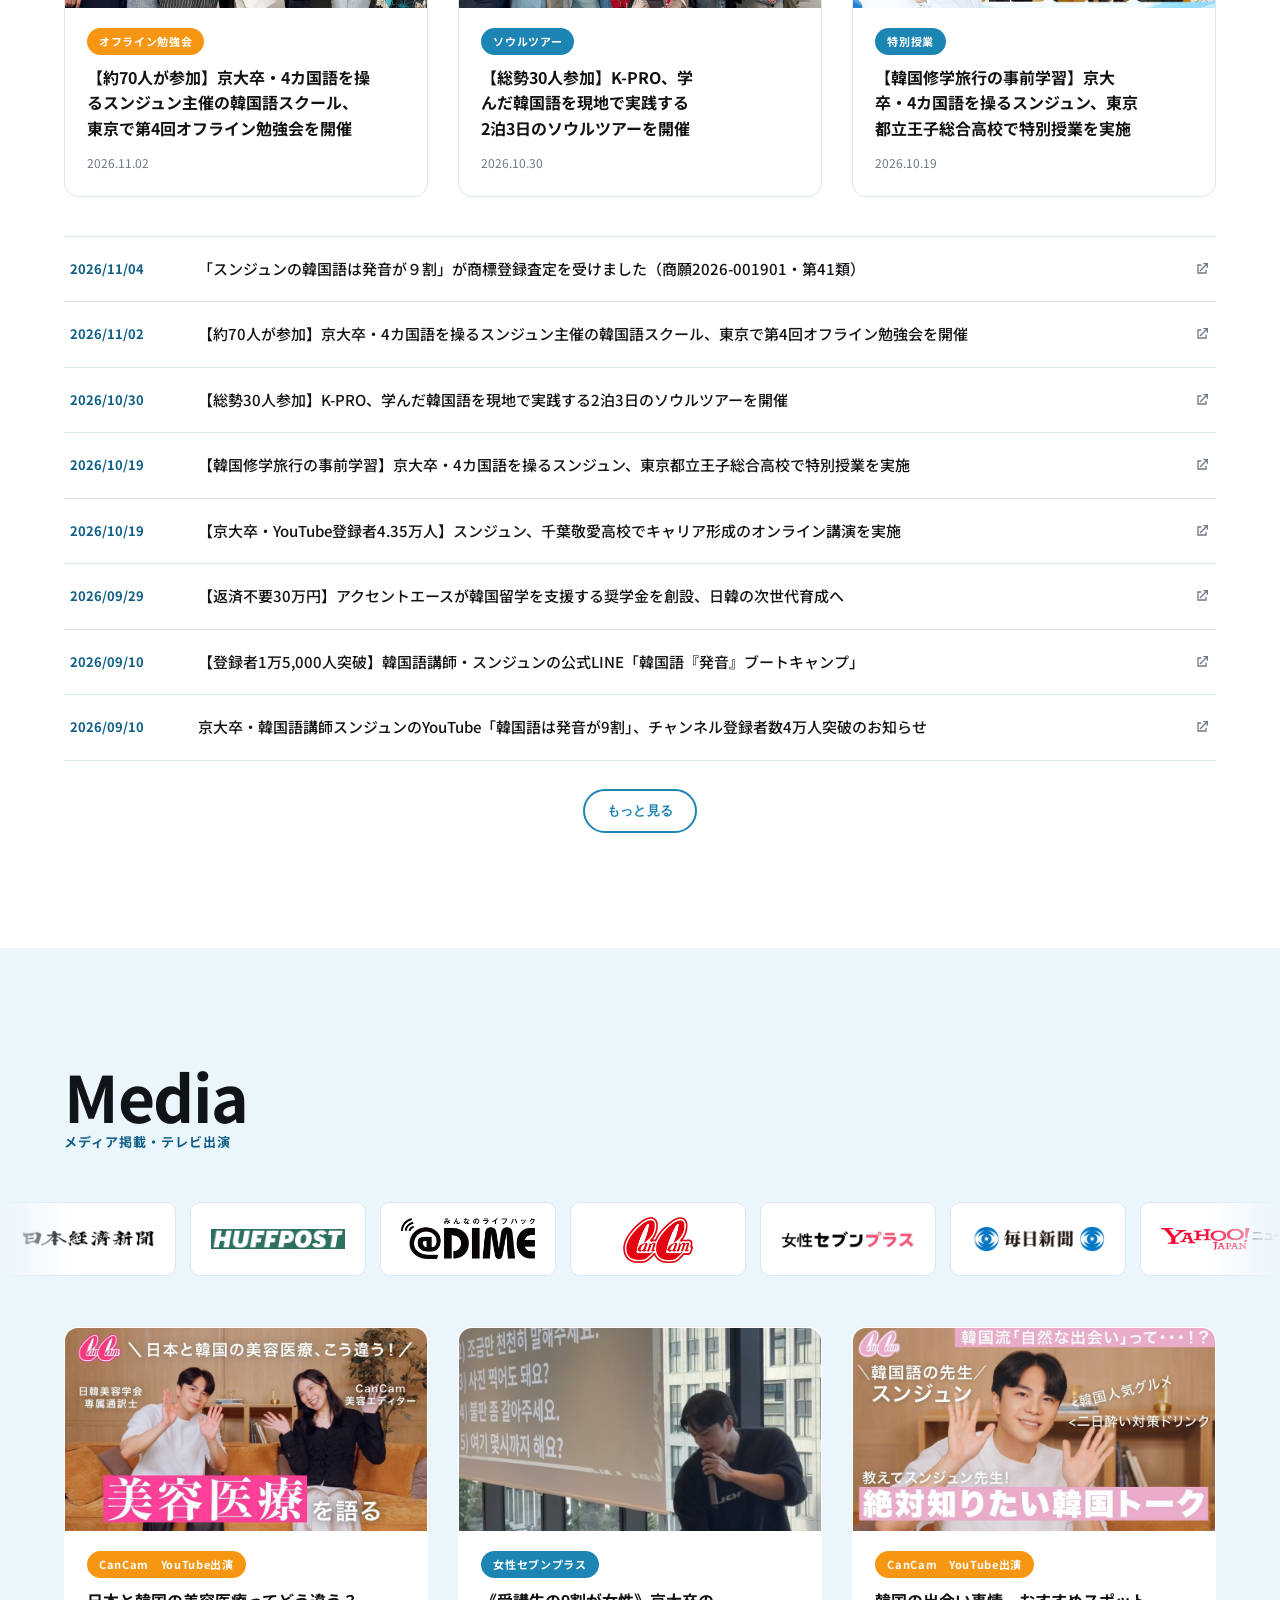
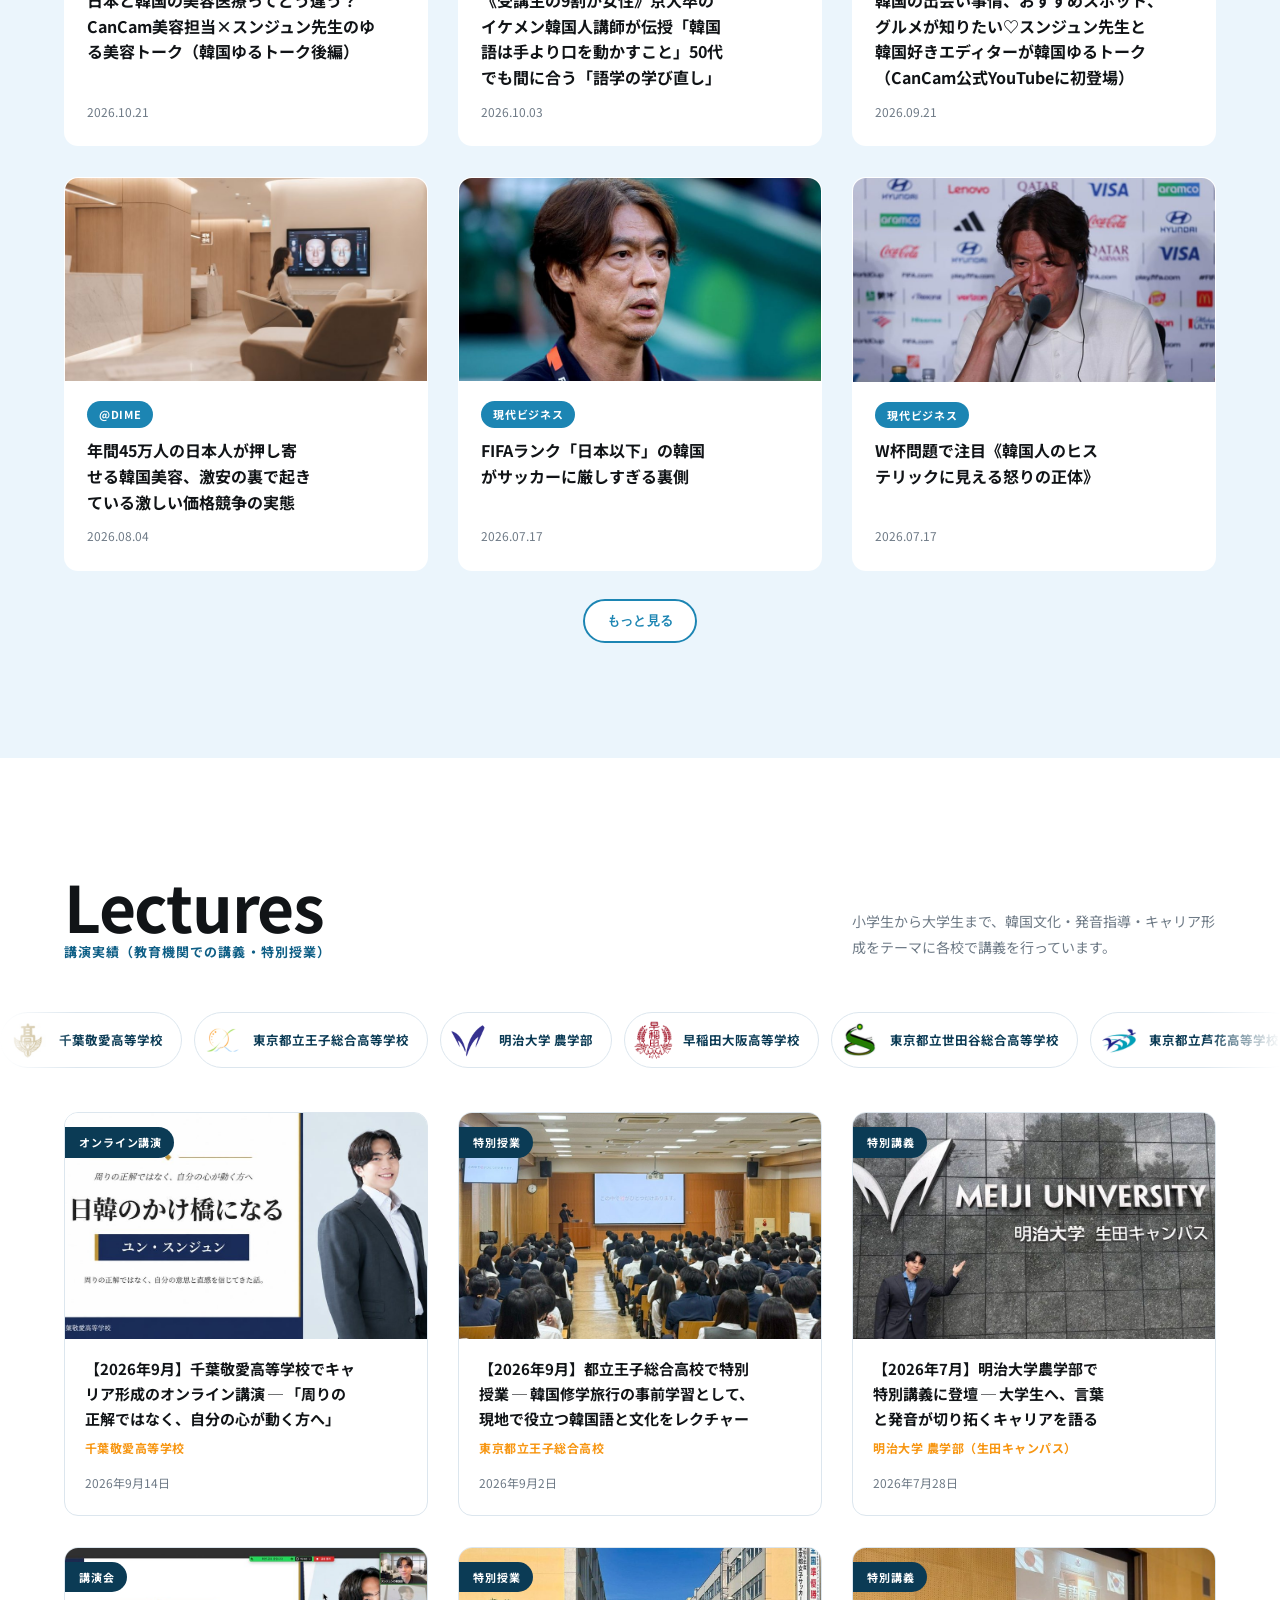
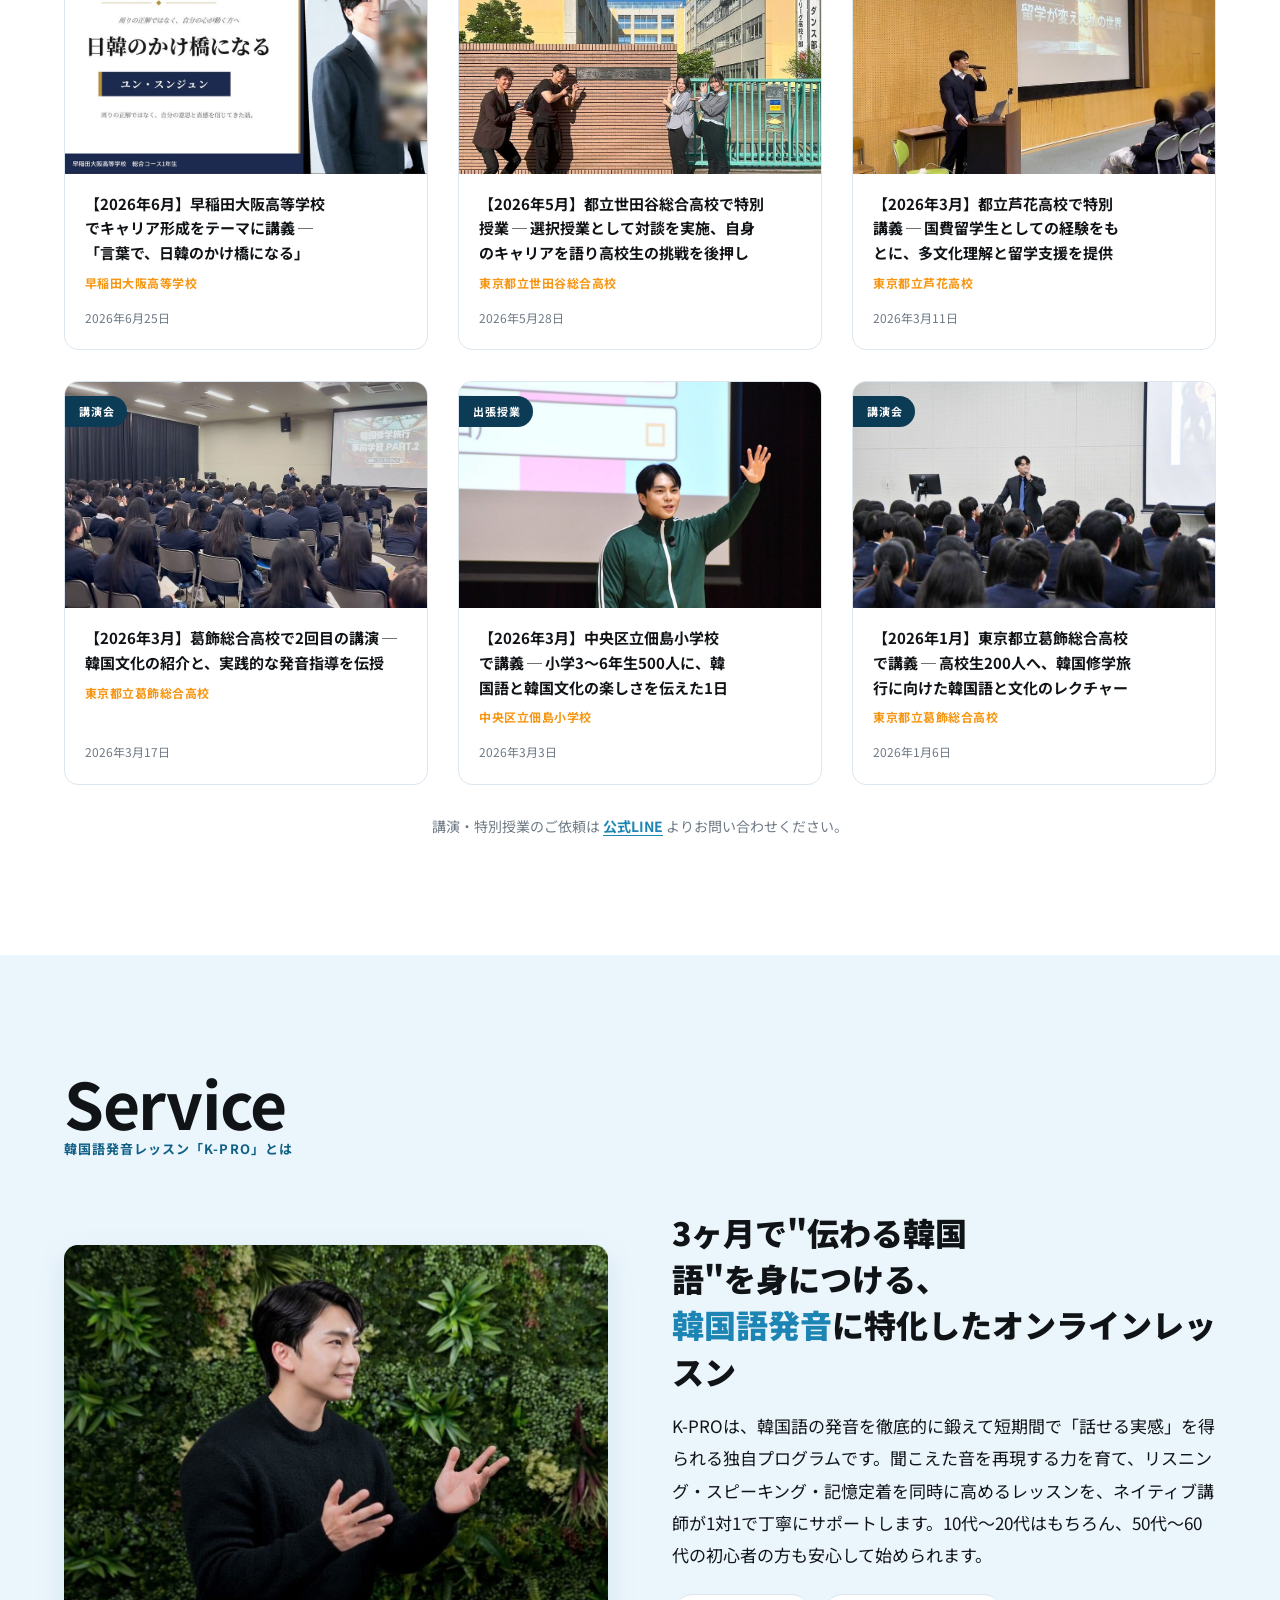
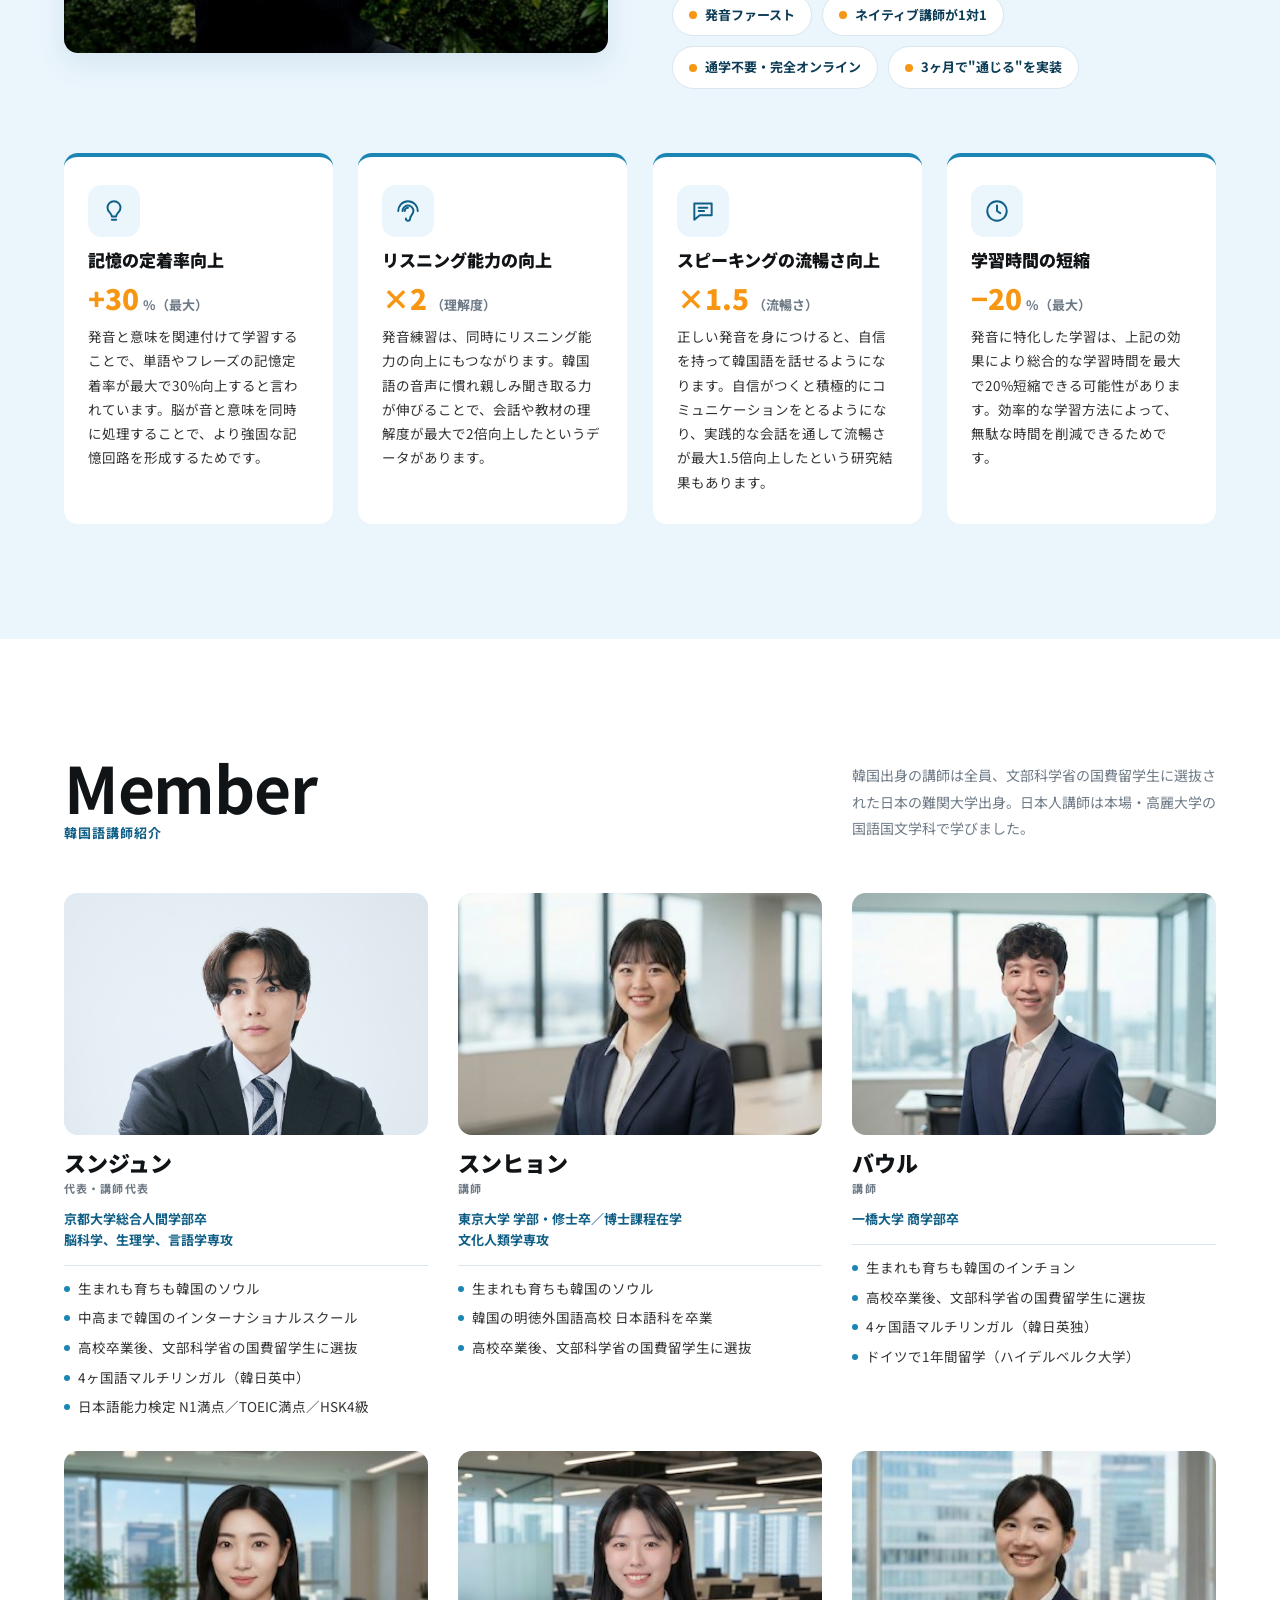
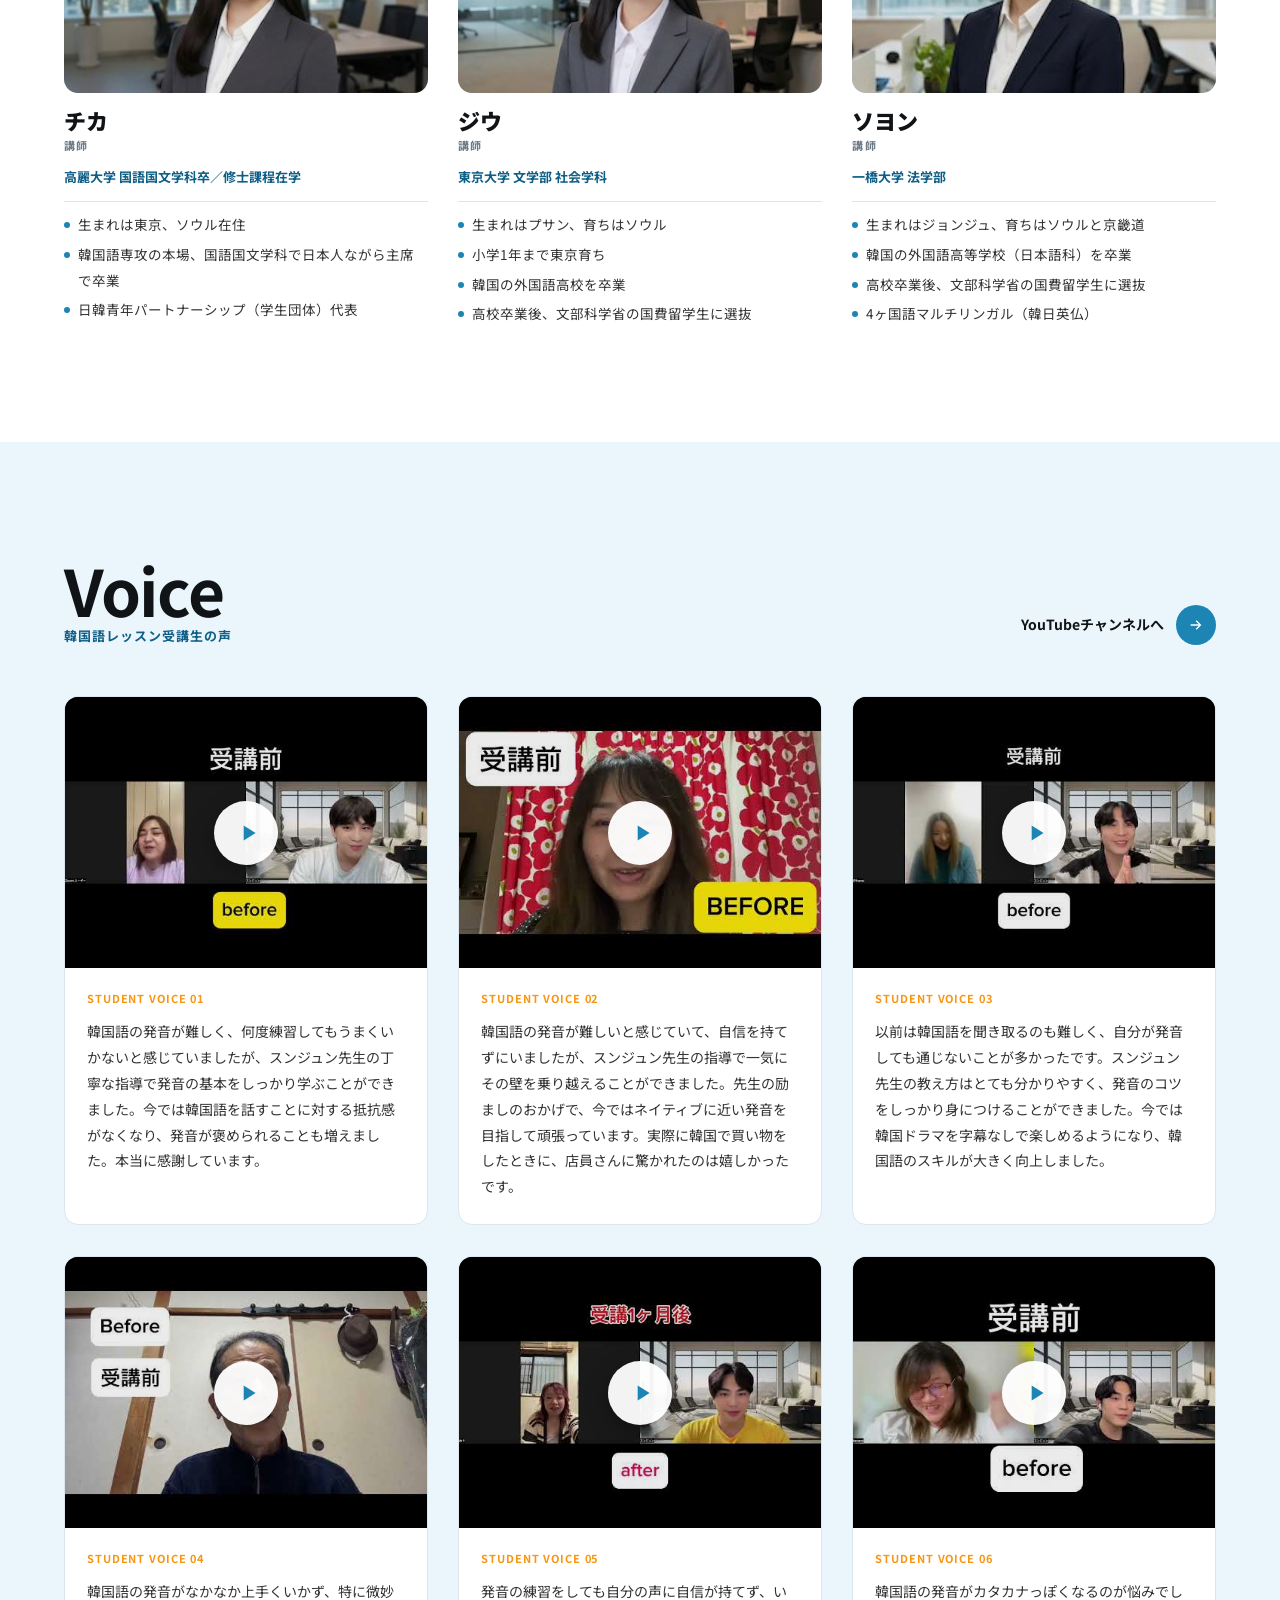
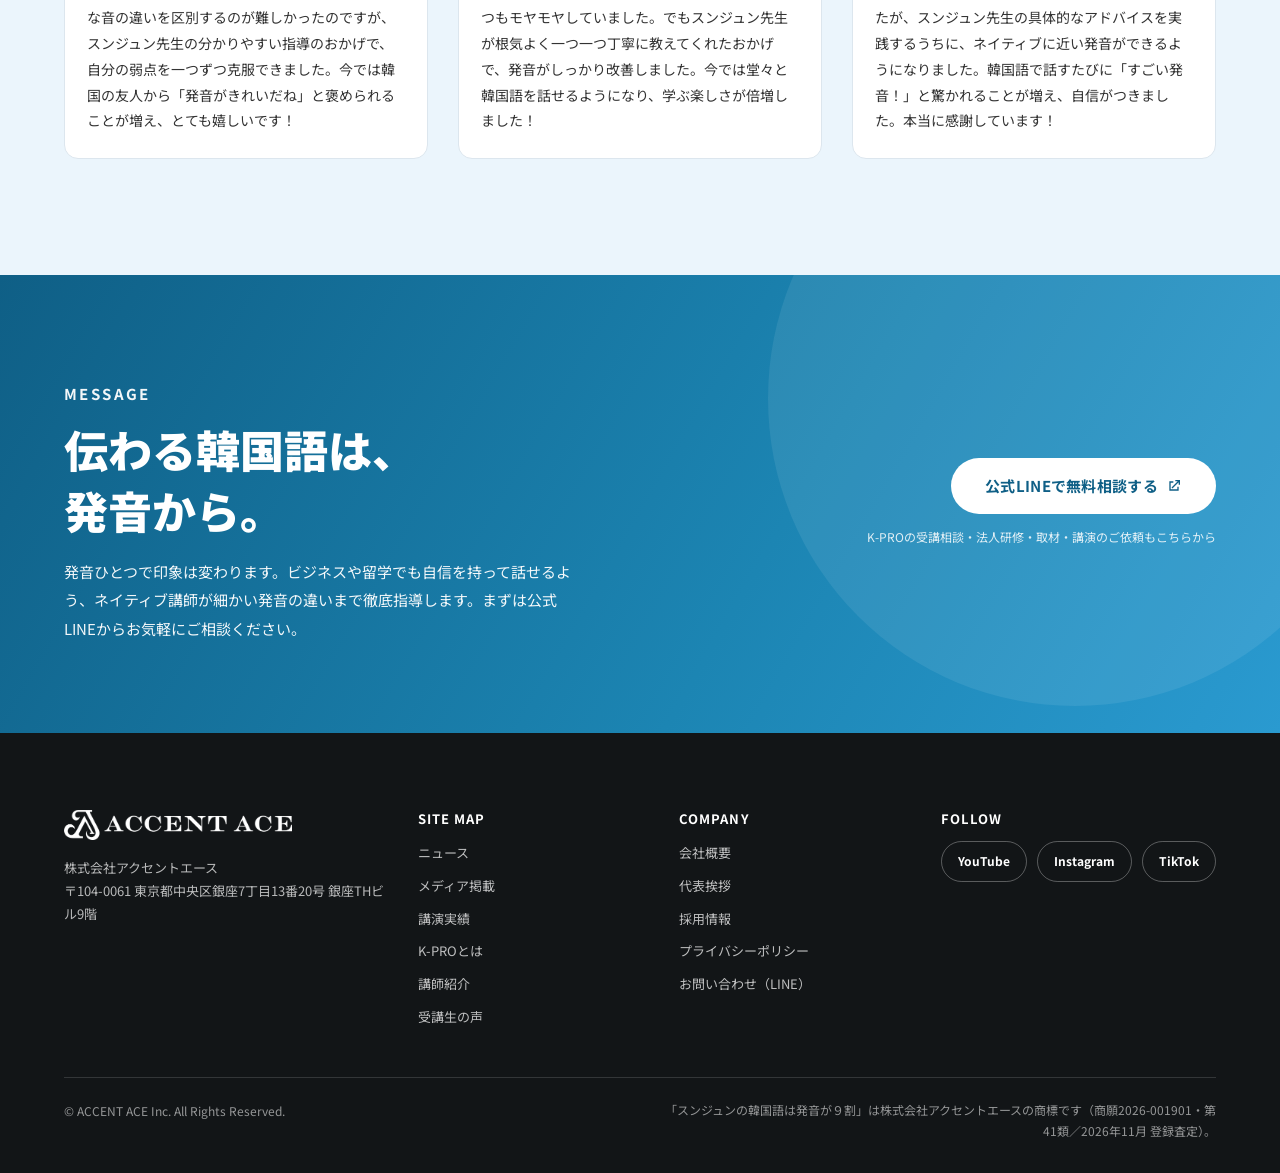
==== commit 59bfd5e1: "Add press releases 39-42, trademark notice, updated stats" ====
--- a/index.html
+++ b/index.html
@@ -16,7 +16,7 @@
 <meta name="keywords" content="株式会社アクセントエース,アクセントエース,スンジュン,韓国語 発音,韓国語発音,韓国語レッスン,韓国語 オンライン,K-PRO,発音が9割">
 <meta name="robots" content="index,follow,max-image-preview:large">
 <link rel="canonical" href="https://accentace.co.jp/">
-<script type="application/ld+json">{"@context": "https://schema.org", "@graph": [{"@type": "Organization", "@id": "https://accentace.co.jp/#org", "name": "株式会社アクセントエース", "alternateName": ["ACCENT ACE Inc.", "アクセントエース"], "url": "https://accentace.co.jp/", "logo": "https://accentace.co.jp/logo-mark.png", "image": "https://accentace.co.jp/og-image.jpg", "foundingDate": "2024-07-17", "description": "京大卒・元アナウンサーの韓国語講師スンジュンが代表を務める、韓国語発音レッスン「K-PRO」を運営する会社。", "address": {"@type": "PostalAddress", "postalCode": "104-0061", "addressRegion": "東京都", "addressLocality": "中央区", "streetAddress": "銀座7丁目13番20号 銀座THビル9階", "addressCountry": "JP"}, "founder": {"@id": "https://accentace.co.jp/#sungjun"}, "sameAs": ["https://youtube.com/channel/UCCxS_ExpILN5I817YKvwhQA", "https://www.instagram.com/seungjoonyun/", "https://www.tiktok.com/@seungjoonyun", "https://prtimes.jp/main/html/searchrlp/company_id/170601"]}, {"@type": "Person", "@id": "https://accentace.co.jp/#sungjun", "name": "スンジュン", "alternateName": ["ユン・スンジュン", "Yun Seungjoon"], "jobTitle": "代表取締役・韓国語講師", "worksFor": {"@id": "https://accentace.co.jp/#org"}, "alumniOf": {"@type": "CollegeOrUniversity", "name": "京都大学 総合人間学部"}, "image": "https://accentace.co.jp/sungjun-portrait.jpg", "url": "https://accentace.co.jp/about.html#greeting", "sameAs": ["https://youtube.com/channel/UCCxS_ExpILN5I817YKvwhQA", "https://www.instagram.com/seungjoonyun/", "https://www.tiktok.com/@seungjoonyun"], "knowsAbout": ["韓国語", "韓国語発音", "韓国語レッスン", "脳科学", "言語学"]}, {"@type": "WebSite", "@id": "https://accentace.co.jp/#website", "url": "https://accentace.co.jp/", "name": "株式会社アクセントエース｜韓国語は発音が9割", "inLanguage": "ja", "publisher": {"@id": "https://accentace.co.jp/#org"}}, {"@type": "Course", "name": "韓国語発音レッスン K-PRO", "description": "韓国語の発音を徹底的に鍛え、3ヶ月で\"伝わる韓国語\"を身につける完全オンラインの韓国語レッスン。ネイティブ講師が1対1で指導。", "provider": {"@id": "https://accentace.co.jp/#org"}, "url": "https://accentace.co.jp/#service", "inLanguage": "ja", "teaches": "韓国語の発音・リスニング・スピーキング", "hasCourseInstance": {"@type": "CourseInstance", "courseMode": "online", "courseWorkload": "P3M"}}]}</script>
+<script type="application/ld+json">{"@context": "https://schema.org", "@graph": [{"@type": "Organization", "@id": "https://accentace.co.jp/#org", "name": "株式会社アクセントエース", "alternateName": ["ACCENT ACE Inc.", "アクセントエース"], "url": "https://accentace.co.jp/", "logo": "https://accentace.co.jp/logo-mark.png", "image": "https://accentace.co.jp/og-image.jpg", "foundingDate": "2024-07-17", "slogan": "スンジュンの韓国語は発音が９割", "description": "京大卒・元アナウンサーの韓国語講師スンジュンが代表を務める、韓国語発音レッスン「K-PRO」を運営する会社。", "address": {"@type": "PostalAddress", "postalCode": "104-0061", "addressRegion": "東京都", "addressLocality": "中央区", "streetAddress": "銀座7丁目13番20号 銀座THビル9階", "addressCountry": "JP"}, "founder": {"@id": "https://accentace.co.jp/#sungjun"}, "sameAs": ["https://youtube.com/channel/UCCxS_ExpILN5I817YKvwhQA", "https://www.instagram.com/seungjoonyun/", "https://www.tiktok.com/@seungjoonyun", "https://prtimes.jp/main/html/searchrlp/company_id/170601"]}, {"@type": "Person", "@id": "https://accentace.co.jp/#sungjun", "name": "スンジュン", "alternateName": ["ユン・スンジュン", "Yun Seungjoon"], "jobTitle": "代表取締役・韓国語講師", "worksFor": {"@id": "https://accentace.co.jp/#org"}, "alumniOf": {"@type": "CollegeOrUniversity", "name": "京都大学 総合人間学部"}, "image": "https://accentace.co.jp/sungjun-portrait.jpg", "url": "https://accentace.co.jp/about.html#greeting", "sameAs": ["https://youtube.com/channel/UCCxS_ExpILN5I817YKvwhQA", "https://www.instagram.com/seungjoonyun/", "https://www.tiktok.com/@seungjoonyun"], "knowsAbout": ["韓国語", "韓国語発音", "韓国語レッスン", "脳科学", "言語学"]}, {"@type": "WebSite", "@id": "https://accentace.co.jp/#website", "url": "https://accentace.co.jp/", "name": "株式会社アクセントエース｜韓国語は発音が9割", "inLanguage": "ja", "publisher": {"@id": "https://accentace.co.jp/#org"}}, {"@type": "Course", "name": "韓国語発音レッスン K-PRO", "description": "韓国語の発音を徹底的に鍛え、3ヶ月で\"伝わる韓国語\"を身につける完全オンラインの韓国語レッスン。ネイティブ講師が1対1で指導。", "provider": {"@id": "https://accentace.co.jp/#org"}, "url": "https://accentace.co.jp/#service", "inLanguage": "ja", "teaches": "韓国語の発音・リスニング・スピーキング", "hasCourseInstance": {"@type": "CourseInstance", "courseMode": "online", "courseWorkload": "P3M"}}]}</script>
 <link rel="icon" href="logo-mark.png" type="image/png">
 <link rel="apple-touch-icon" href="logo-mark.png">
 <link rel="preconnect" href="https://fonts.googleapis.com">
@@ -96,12 +96,12 @@
     <dl class="stats" aria-label="実績">
       <div class="stat"><dt class="stat__label">K-PRO 累計受講者</dt><dd class="stat__num">941<small>名</small></dd></div>
       <div class="stat"><dt class="stat__label">無料ライブ講座 累計受講</dt><dd class="stat__num">10,498<small>名</small></dd></div>
-      <div class="stat"><dt class="stat__label">YouTube 登録者</dt><dd class="stat__num">42,916<small>名</small></dd></div>
-      <div class="stat"><dt class="stat__label">YouTube 総再生回数</dt><dd class="stat__num">330<small>万回超</small></dd></div>
+      <div class="stat"><dt class="stat__label">YouTube 登録者</dt><dd class="stat__num">4.39<small>万人</small></dd></div>
+      <div class="stat"><dt class="stat__label">YouTube 総再生回数</dt><dd class="stat__num">338<small>万回超</small></dd></div>
       <div class="stat"><dt class="stat__label">公式LINE 登録者</dt><dd class="stat__num">15,969<small>名</small></dd></div>
-      <div class="stats__note">2026年9月時点</div>
+      <div class="stats__note">2026年9月時点（YouTubeは2026年10月時点）</div>
     </dl>
-    <p class="intro">株式会社アクセントエースは、京都大学卒・元アナウンサーの韓国語講師<strong>スンジュン</strong>が代表を務める韓国語教育の会社です。「韓国語は発音が9割」を軸に、<strong>韓国語の発音</strong>を徹底的に鍛える完全オンラインの<strong>韓国語レッスン「K-PRO」</strong>を運営し、千葉テレビの韓国語番組『KAN・KAN・KAN！』への出演、YouTube・公式LINEでの無料講義、学校での講演などを通じて、"通じる韓国語"を広めています。</p>
+    <p class="intro">株式会社アクセントエースは、京都大学卒・元アナウンサーの韓国語講師<strong>スンジュン</strong>が代表を務める韓国語教育の会社です。「韓国語は発音が9割」を軸に、<strong>韓国語の発音</strong>を徹底的に鍛える完全オンラインの<strong>韓国語レッスン「K-PRO」</strong>を運営し、千葉テレビの韓国語番組『KAN・KAN・KAN！』への出演、YouTube・公式LINEでの無料講義、学校での講演などを通じて、"通じる韓国語"を広めています。<span class="intro__tm">「スンジュンの韓国語は発音が９割」は、特許庁より商標登録査定を受けた当社の商標です（商願2026-001901・第41類）。</span></p>
   </div>
 </section>
 
@@ -112,17 +112,17 @@
       <a class="more" href="https://prtimes.jp/main/html/searchrlp/company_id/170601" target="_blank" rel="noopener">プレスリリース一覧へ<span class="arrow"><svg viewBox="0 0 24 24"><path d="M4 11h12.2l-4.6-4.6L13 5l7 7-7 7-1.4-1.4 4.6-4.6H4z"/></svg></span></a>
     </div>
     <div class="grid-3 reveal">
-      <a class="card" href="https://prtimes.jp/main/html/rd/p/000000038.000170601.html" target="_blank" rel="noopener">
-        <div class="card__img"><img src="pr-38.jpg" alt="" width="1000" height="750" loading="lazy"></div>
-        <div class="card__body"><span class="badge badge--orange">奨学金</span><h3 class="card__title">【返済不要30万円】アクセントエースが韓国留学を支援する奨学金を創設、日韓の次世代育成へ</h3><time class="card__date" datetime="2026-09-29">2026.09.29</time></div>
-      </a>
-      <a class="card" href="https://prtimes.jp/main/html/rd/p/000000035.000170601.html" target="_blank" rel="noopener">
-        <div class="card__img"><img src="pr-35.jpg" alt="" width="1000" height="562" loading="lazy"></div>
-        <div class="card__body"><span class="badge">YouTube</span><h3 class="card__title">京大卒・韓国語講師スンジュンのYouTube「韓国語は発音が9割」、チャンネル登録者数4万人突破のお知らせ</h3><time class="card__date" datetime="2026-09-10">2026.09.10</time></div>
-      </a>
-      <a class="card" href="https://prtimes.jp/main/html/rd/p/000000036.000170601.html" target="_blank" rel="noopener">
-        <div class="card__img"><img src="pr-36.jpg" alt="" width="1000" height="562" loading="lazy"></div>
-        <div class="card__body"><span class="badge">公式LINE</span><h3 class="card__title">【登録者1万5,000人突破】韓国語講師・スンジュンの公式LINE「韓国語『発音』ブートキャンプ」</h3><time class="card__date" datetime="2026-09-10">2026.09.10</time></div>
+      <a class="card" href="https://prtimes.jp/main/html/rd/p/000000041.000170601.html" target="_blank" rel="noopener">
+        <div class="card__img"><img src="pr-41.jpg" alt="" width="1000" height="750" loading="lazy"></div>
+        <div class="card__body"><span class="badge badge--orange">オフライン勉強会</span><h3 class="card__title">【約70人が参加】京大卒・4カ国語を操るスンジュン主催の韓国語スクール、東京で第4回オフライン勉強会を開催</h3><time class="card__date" datetime="2026-11-02">2026.11.02</time></div>
+      </a>
+      <a class="card" href="https://prtimes.jp/main/html/rd/p/000000042.000170601.html" target="_blank" rel="noopener">
+        <div class="card__img"><img src="pr-42.jpg" alt="" width="1000" height="751" loading="lazy"></div>
+        <div class="card__body"><span class="badge">ソウルツアー</span><h3 class="card__title">【総勢30人参加】K-PRO、学んだ韓国語を現地で実践する2泊3日のソウルツアーを開催</h3><time class="card__date" datetime="2026-10-30">2026.10.30</time></div>
+      </a>
+      <a class="card" href="https://prtimes.jp/main/html/rd/p/000000040.000170601.html" target="_blank" rel="noopener">
+        <div class="card__img"><img src="pr-40.jpg" alt="" width="1000" height="600" loading="lazy"></div>
+        <div class="card__body"><span class="badge">特別授業</span><h3 class="card__title">【韓国修学旅行の事前学習】京大卒・4カ国語を操るスンジュン、東京都立王子総合高校で特別授業を実施</h3><time class="card__date" datetime="2026-10-19">2026.10.19</time></div>
       </a>
     </div>
     <ul class="news-list reveal" id="news-list"></ul>
@@ -277,6 +277,8 @@
   <div class="marquee marquee--schools reveal" aria-label="講演実績のある学校">
     <div class="marquee__track">
     <ul class="marquee__list schools__list">
+      <li><img src="school-chiba-keiai.png" alt="千葉敬愛高等学校" loading="lazy"><span>千葉敬愛高等学校</span></li>
+      <li><img src="school-oji-sogo.png" alt="東京都立王子総合高等学校" loading="lazy"><span>東京都立王子総合高等学校</span></li>
       <li><img src="school-meiji.png" alt="明治大学 農学部" loading="lazy"><span>明治大学 農学部</span></li>
       <li><img src="school-waseda-osaka.svg" alt="早稲田大阪高等学校" loading="lazy"><span>早稲田大阪高等学校</span></li>
       <li><img src="school-setagaya-sogo.png" alt="東京都立世田谷総合高等学校" loading="lazy"><span>東京都立世田谷総合高等学校</span></li>
@@ -285,6 +287,8 @@
       <li><img src="school-tsukudajima.png" alt="中央区立佃島小学校" loading="lazy"><span>中央区立佃島小学校</span></li>
     </ul>
     <ul class="marquee__list schools__list">
+      <li aria-hidden="true"><img src="school-chiba-keiai.png" alt="" loading="lazy"><span>千葉敬愛高等学校</span></li>
+      <li aria-hidden="true"><img src="school-oji-sogo.png" alt="" loading="lazy"><span>東京都立王子総合高等学校</span></li>
       <li aria-hidden="true"><img src="school-meiji.png" alt="" loading="lazy"><span>明治大学 農学部</span></li>
       <li aria-hidden="true"><img src="school-waseda-osaka.svg" alt="" loading="lazy"><span>早稲田大阪高等学校</span></li>
       <li aria-hidden="true"><img src="school-setagaya-sogo.png" alt="" loading="lazy"><span>東京都立世田谷総合高等学校</span></li>
@@ -297,6 +301,8 @@
   <div class="container">
 
     <div class="grid-3 reveal">
+      <a class="ev" href="https://prtimes.jp/main/html/rd/p/000000039.000170601.html" target="_blank" rel="noopener"><figure class="ev__img"><img src="lecture-chiba-keiai.jpg" alt="千葉敬愛高等学校でのオンライン講演「日韓のかけ橋になる」のタイトルスライド" width="1000" height="563" loading="lazy"><span class="ev__tag">オンライン講演</span></figure><div class="ev__body"><h3 class="ev__title">【2026年9月】千葉敬愛高等学校でキャリア形成のオンライン講演 ─ 「周りの正解ではなく、自分の心が動く方へ」</h3><p class="ev__school">千葉敬愛高等学校</p><time class="ev__date" datetime="2026-09-14">2026年9月14日</time></div></a>
+      <a class="ev" href="https://prtimes.jp/main/html/rd/p/000000040.000170601.html" target="_blank" rel="noopener"><figure class="ev__img"><img src="lecture-oji-sogo.jpg" alt="都立王子総合高校の講堂で生徒に授業をするスンジュン" width="1000" height="667" loading="lazy"><span class="ev__tag">特別授業</span></figure><div class="ev__body"><h3 class="ev__title">【2026年9月】都立王子総合高校で特別授業 ─ 韓国修学旅行の事前学習として、現地で役立つ韓国語と文化をレクチャー</h3><p class="ev__school">東京都立王子総合高校</p><time class="ev__date" datetime="2026-09-02">2026年9月2日</time></div></a>
       <a class="ev" href="https://prtimes.jp/main/html/rd/p/000000034.000170601.html" target="_blank" rel="noopener"><figure class="ev__img"><img src="lecture-meiji.jpg" alt="明治大学生田キャンパスの看板前に立つスンジュン" width="1000" height="563" loading="lazy"><span class="ev__tag">特別講義</span></figure><div class="ev__body"><h3 class="ev__title">【2026年7月】明治大学農学部で特別講義に登壇 ─ 大学生へ、言葉と発音が切り拓くキャリアを語る</h3><p class="ev__school">明治大学 農学部（生田キャンパス）</p><time class="ev__date" datetime="2026-07-28">2026年7月28日</time></div></a>
       <a class="ev" href="https://prtimes.jp/main/html/rd/p/000000029.000170601.html" target="_blank" rel="noopener"><figure class="ev__img"><img src="lecture-waseda-osaka.jpg" alt="早稲田大阪高等学校でのオンライン講義の様子" width="1000" height="563" loading="lazy"><span class="ev__tag">講演会</span></figure><div class="ev__body"><h3 class="ev__title">【2026年6月】早稲田大阪高等学校でキャリア形成をテーマに講義 ─ 「言葉で、日韓のかけ橋になる」</h3><p class="ev__school">早稲田大阪高等学校</p><time class="ev__date" datetime="2026-06-25">2026年6月25日</time></div></a>
       <a class="ev" href="https://prtimes.jp/main/html/rd/p/000000027.000170601.html" target="_blank" rel="noopener"><figure class="ev__img"><img src="lecture-setagaya.jpg" alt="都立世田谷総合高校の校門前で生徒たちと" width="1000" height="750" loading="lazy"><span class="ev__tag">特別授業</span></figure><div class="ev__body"><h3 class="ev__title">【2026年5月】都立世田谷総合高校で特別授業 ─ 選択授業として対談を実施、自身のキャリアを語り高校生の挑戦を後押し</h3><p class="ev__school">東京都立世田谷総合高校</p><time class="ev__date" datetime="2026-05-28">2026年5月28日</time></div></a>
@@ -418,7 +424,7 @@
     </div>
     <div class="footer__bottom">
       <span>© ACCENT ACE Inc. All Rights Reserved.</span>
-      <span>韓国語は、発音が9割。</span>
+      <span>「スンジュンの韓国語は発音が９割」は株式会社アクセントエースの商標です（商願2026-001901・第41類／2026年11月 登録査定）。</span>
     </div>
   </div>
 </footer>
--- a/style.css
+++ b/style.css
@@ -141,6 +141,9 @@
 }
 .stats-wrap{background:#fff;padding-block:clamp(20px,3vw,36px) 0}
 .intro{margin-top:clamp(22px,3vw,36px);font-size:15px;line-height:2;color:#333;max-width:52em}
+.intro__tm{display:block;margin-top:8px;font-size:13px;color:var(--mist)}
+.footer__bottom span:last-child{max-width:46em;text-align:right;line-height:1.7}
+@media (max-width:820px){.footer__bottom span:last-child{text-align:left}}
 .intro strong{font-weight:700;color:var(--blue-ink)}
 .stats{margin-top:0;display:grid;grid-template-columns:repeat(5,1fr);border:1px solid var(--line);border-radius:var(--radius);background:#fff;overflow:hidden}
 .stat{padding:22px 18px;border-left:1px solid var(--line);text-align:center}
